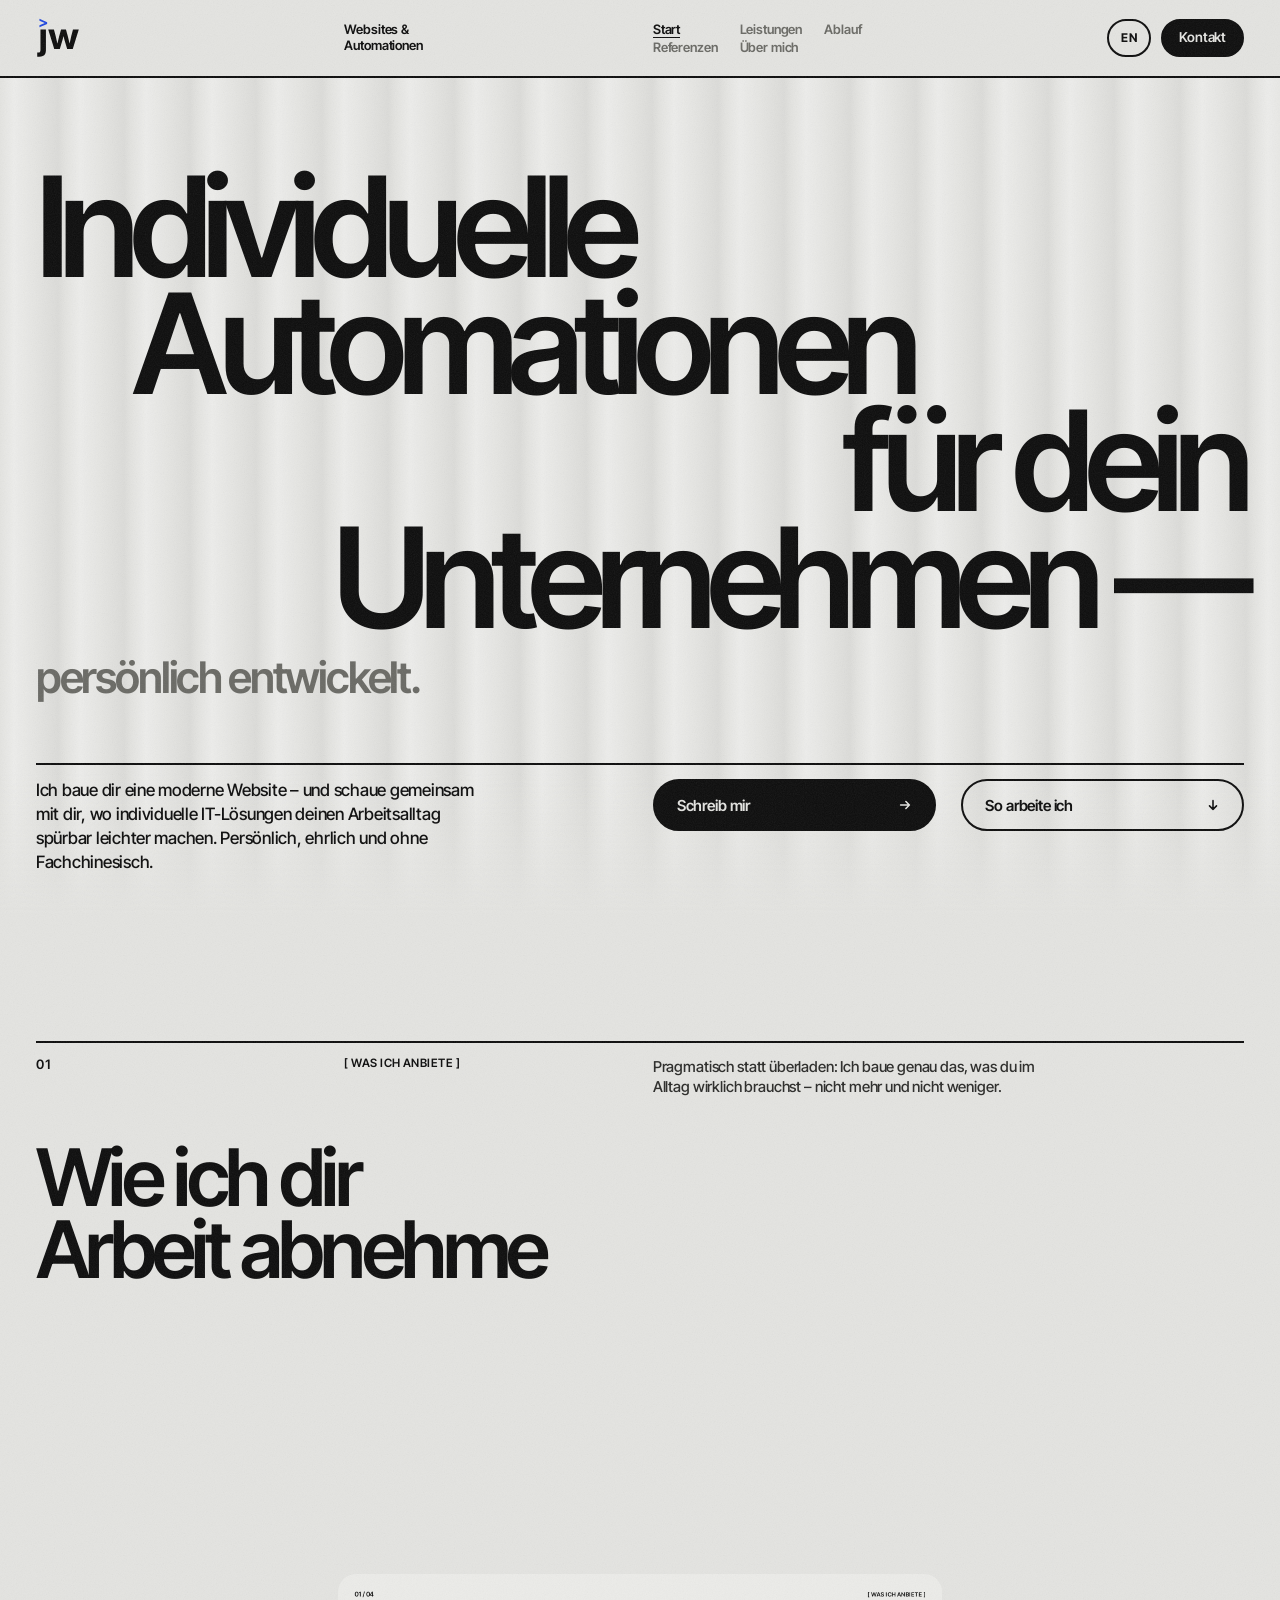
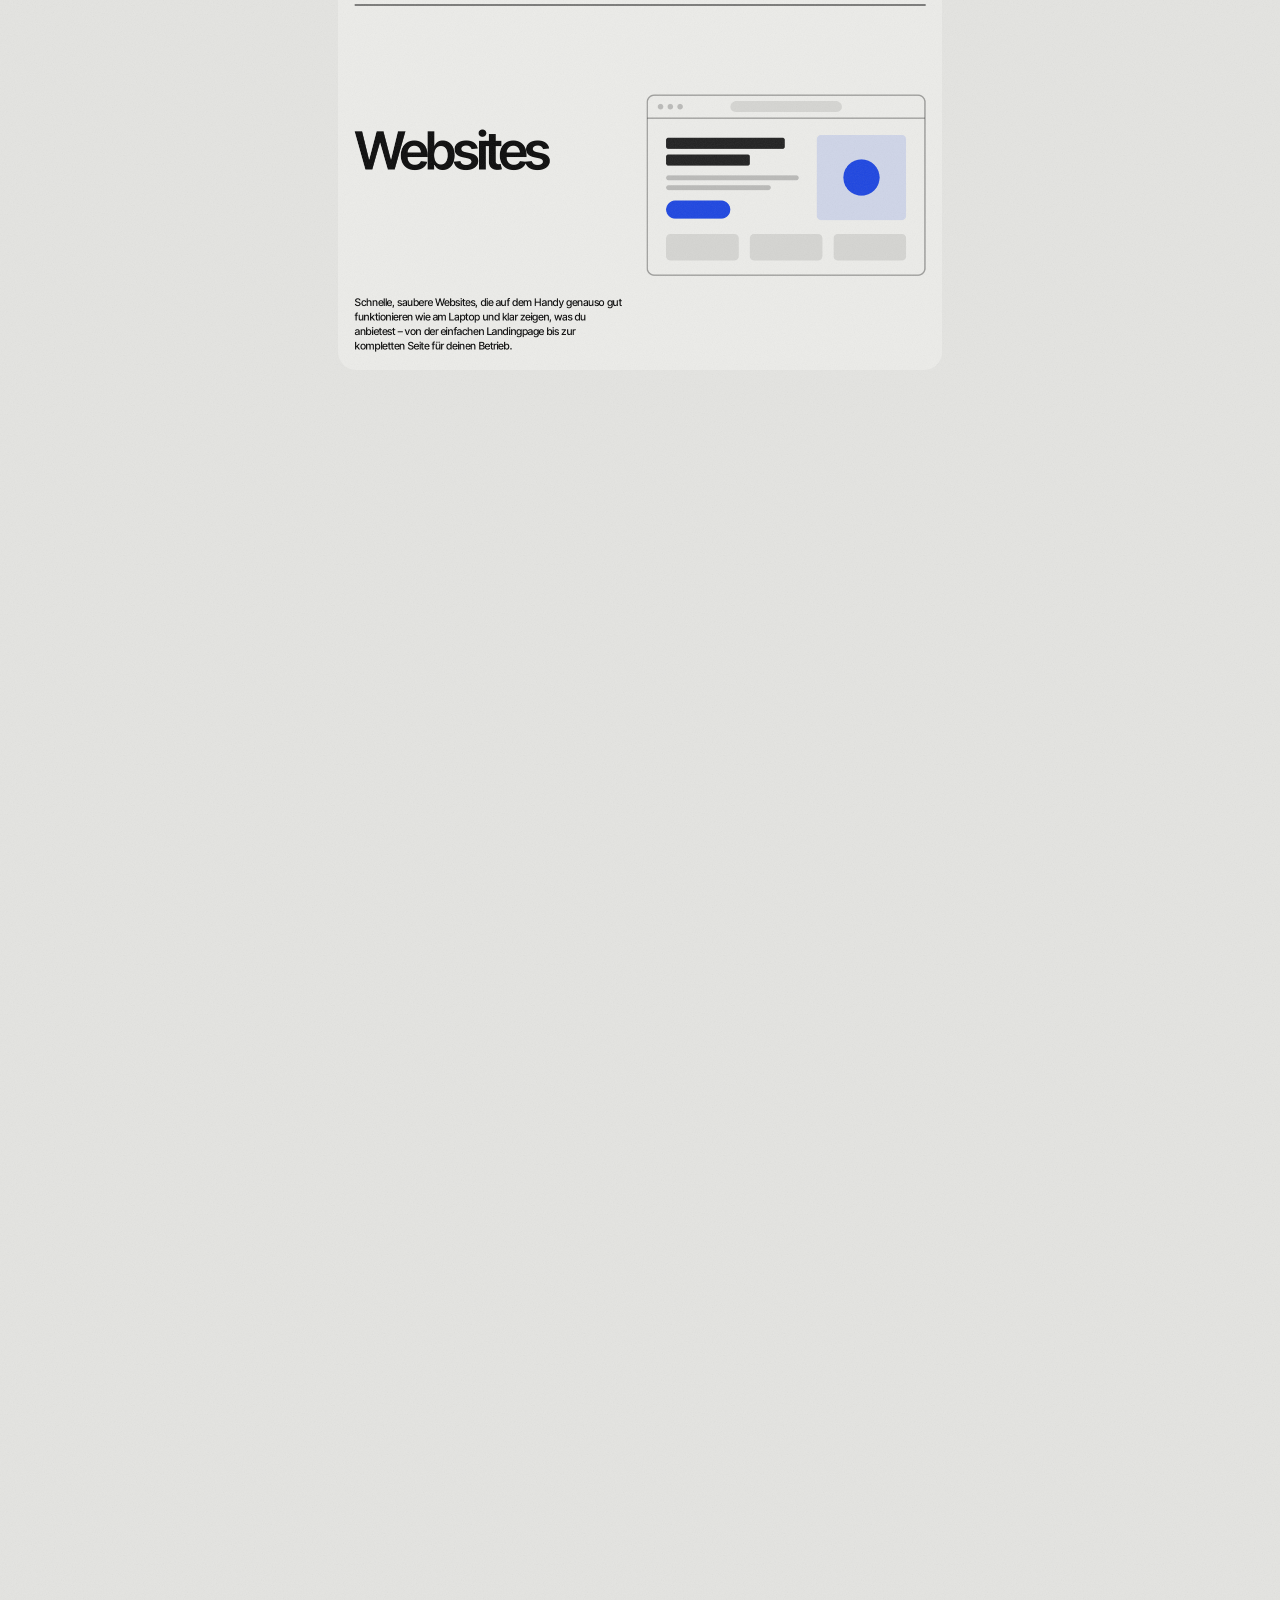
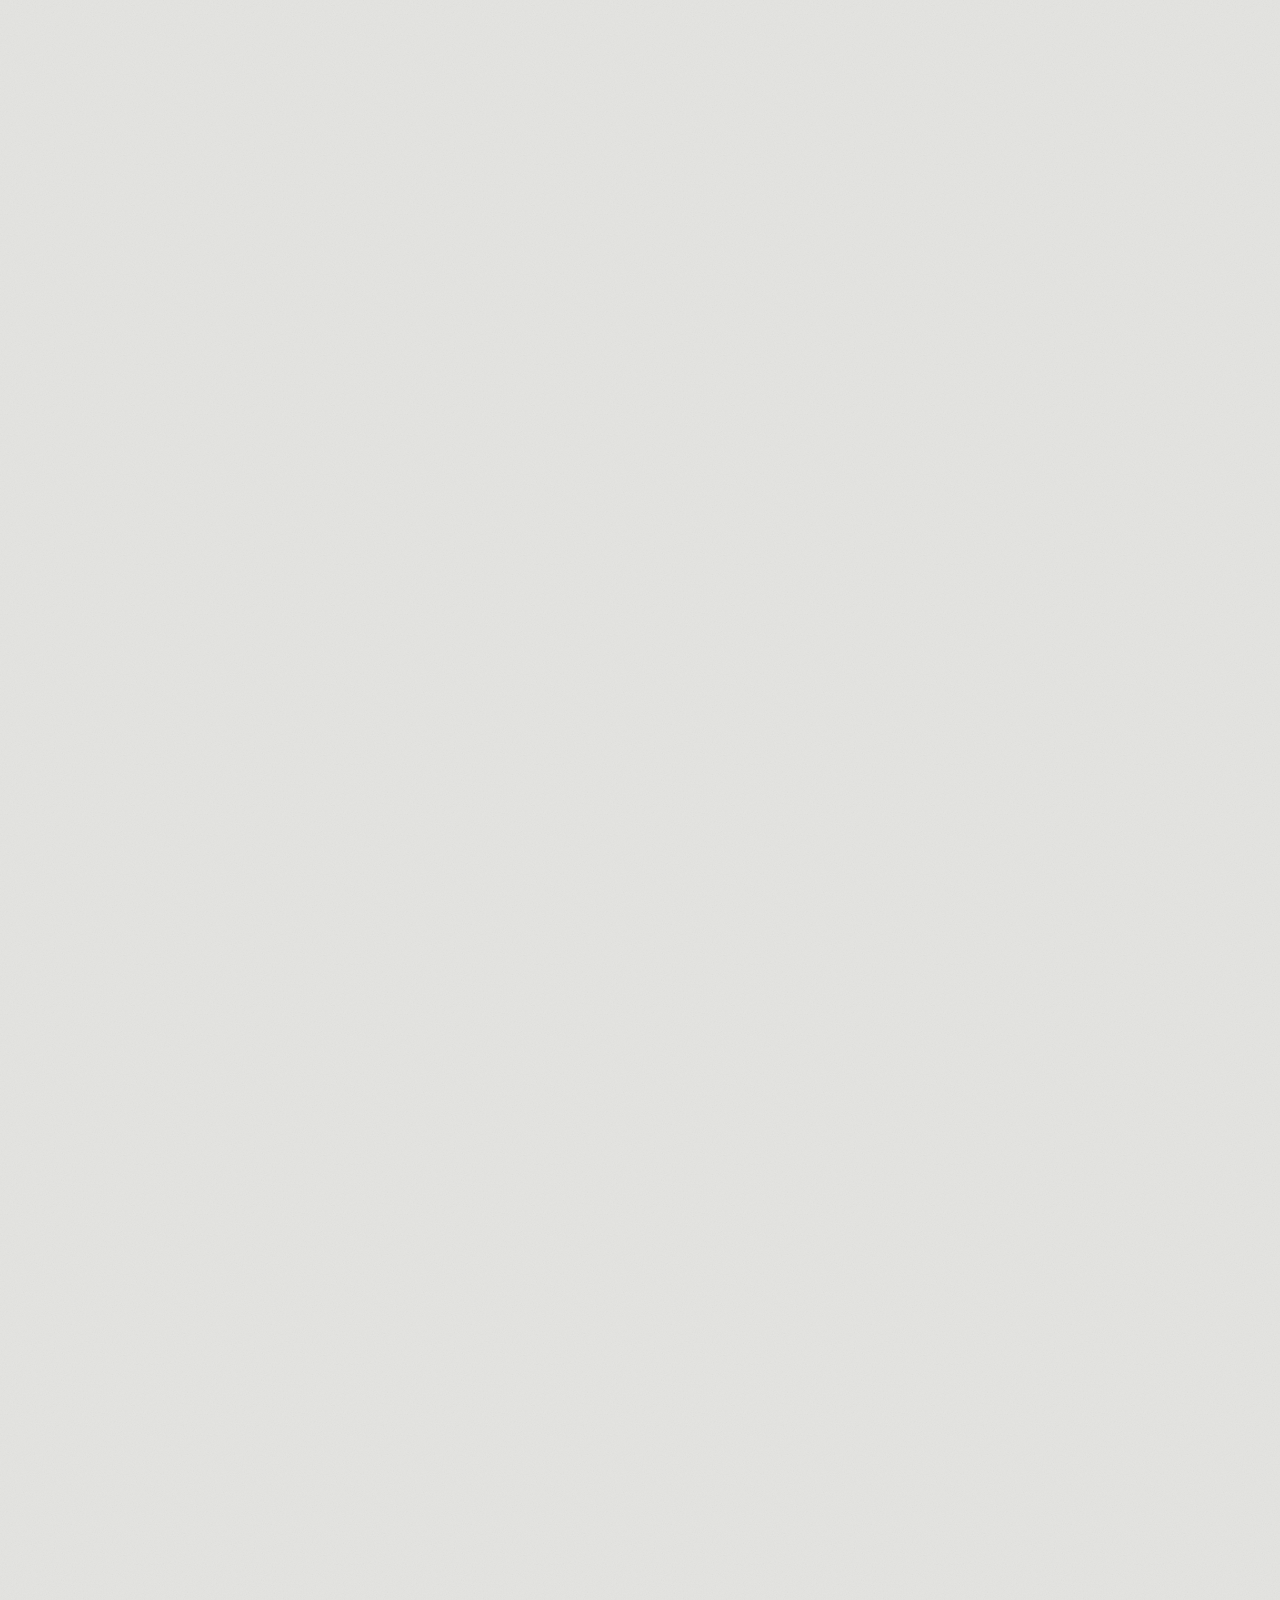
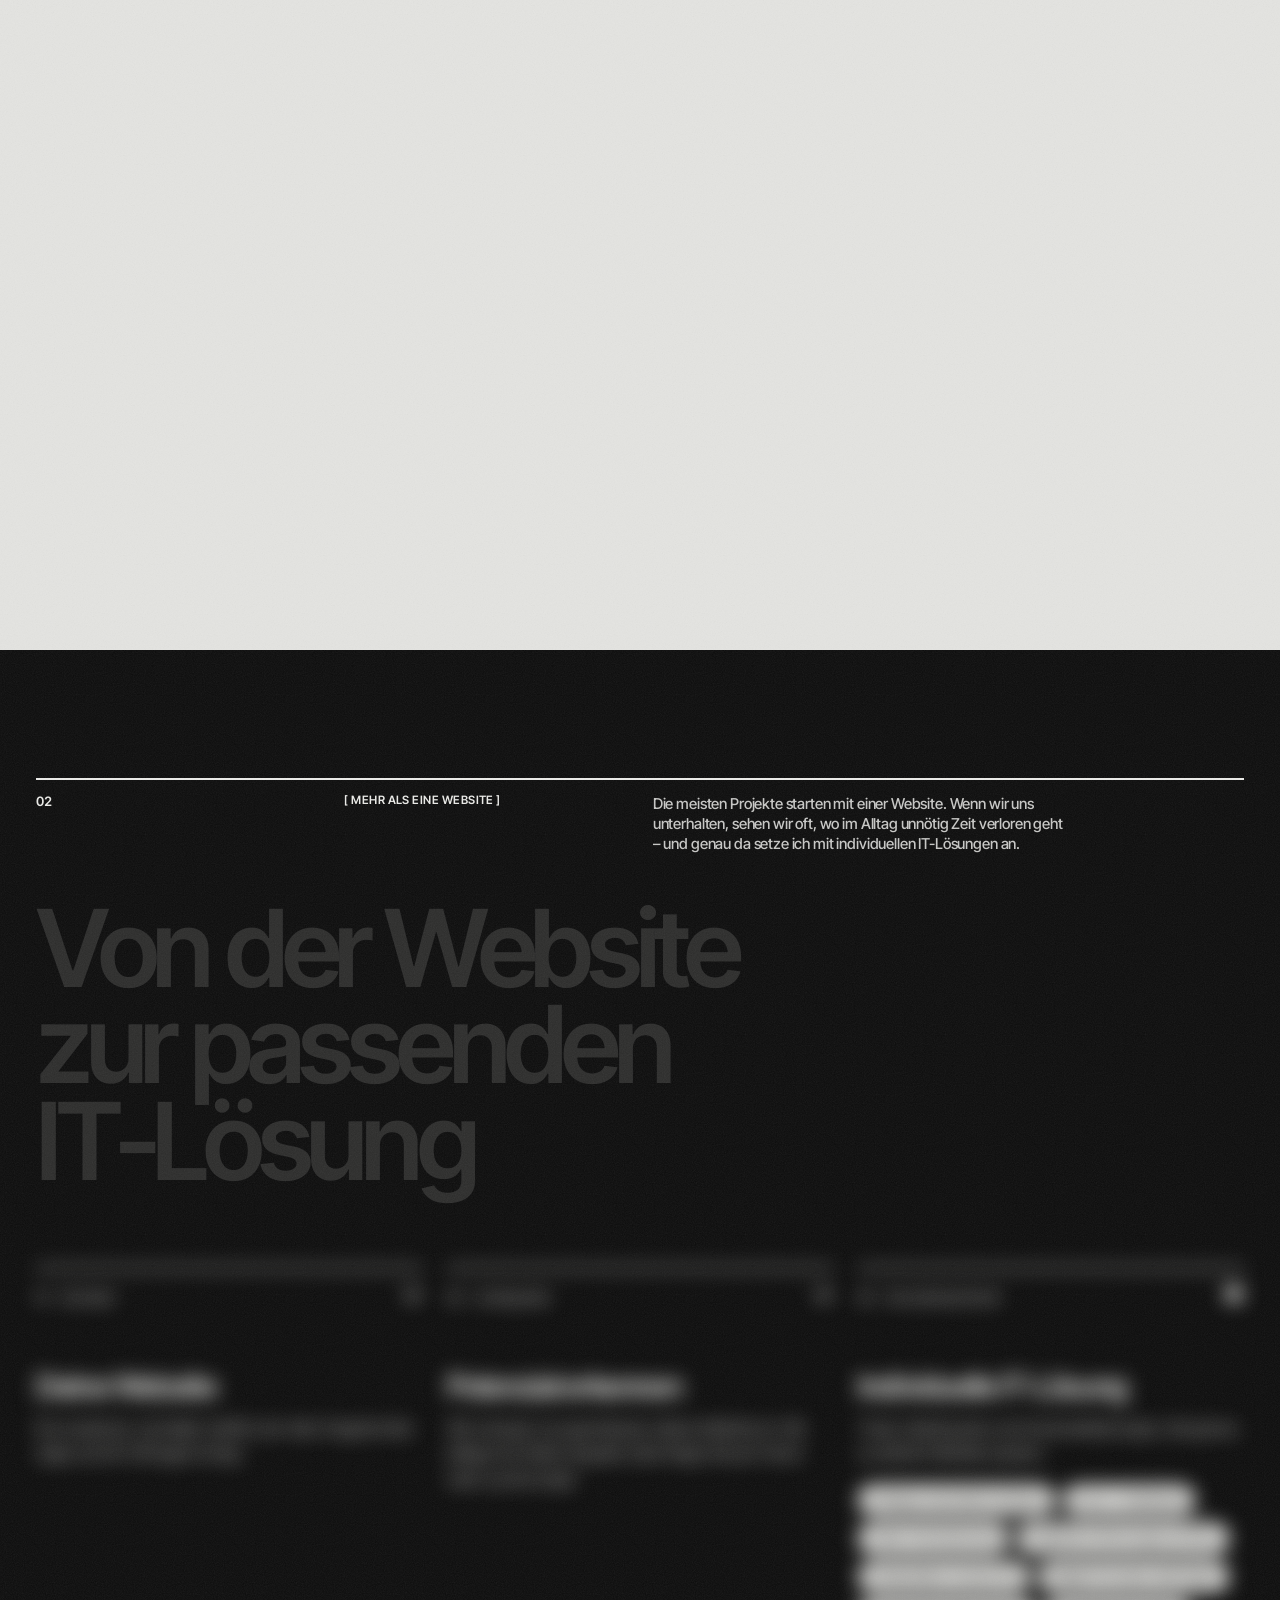
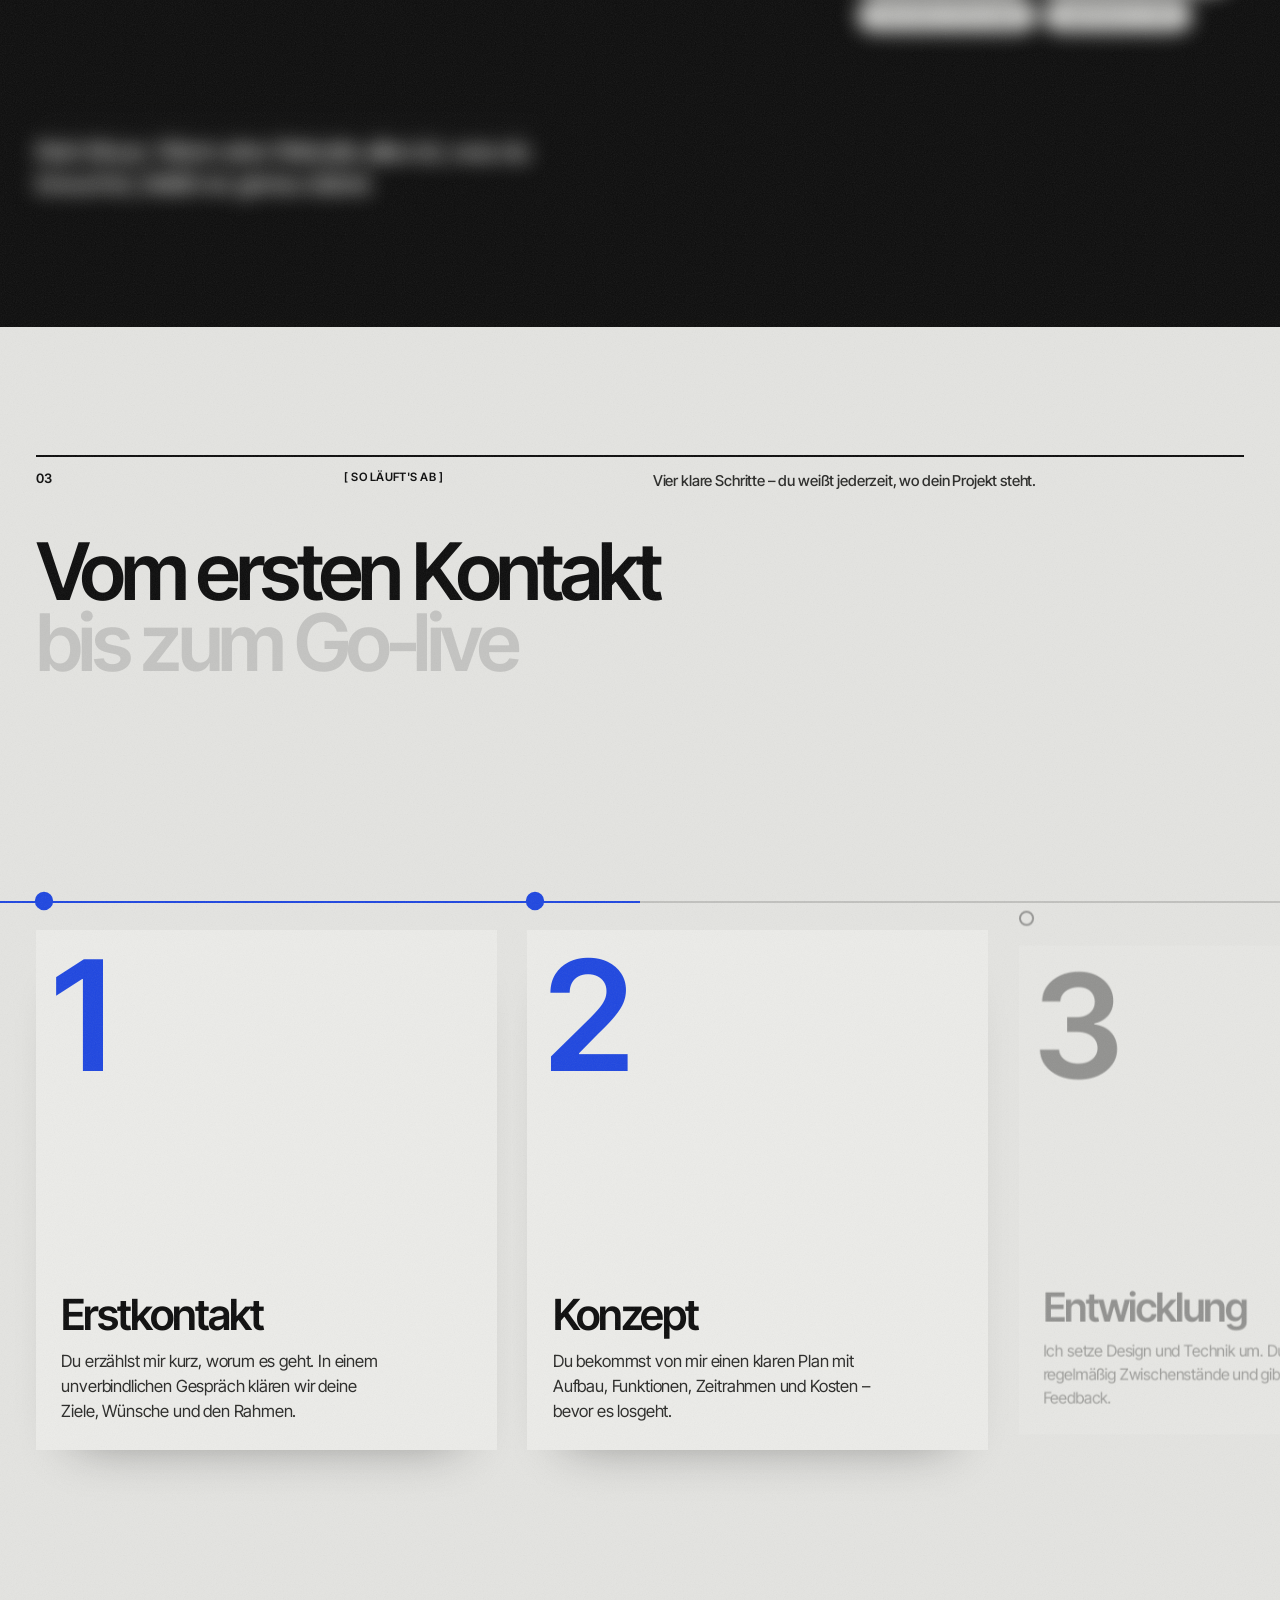
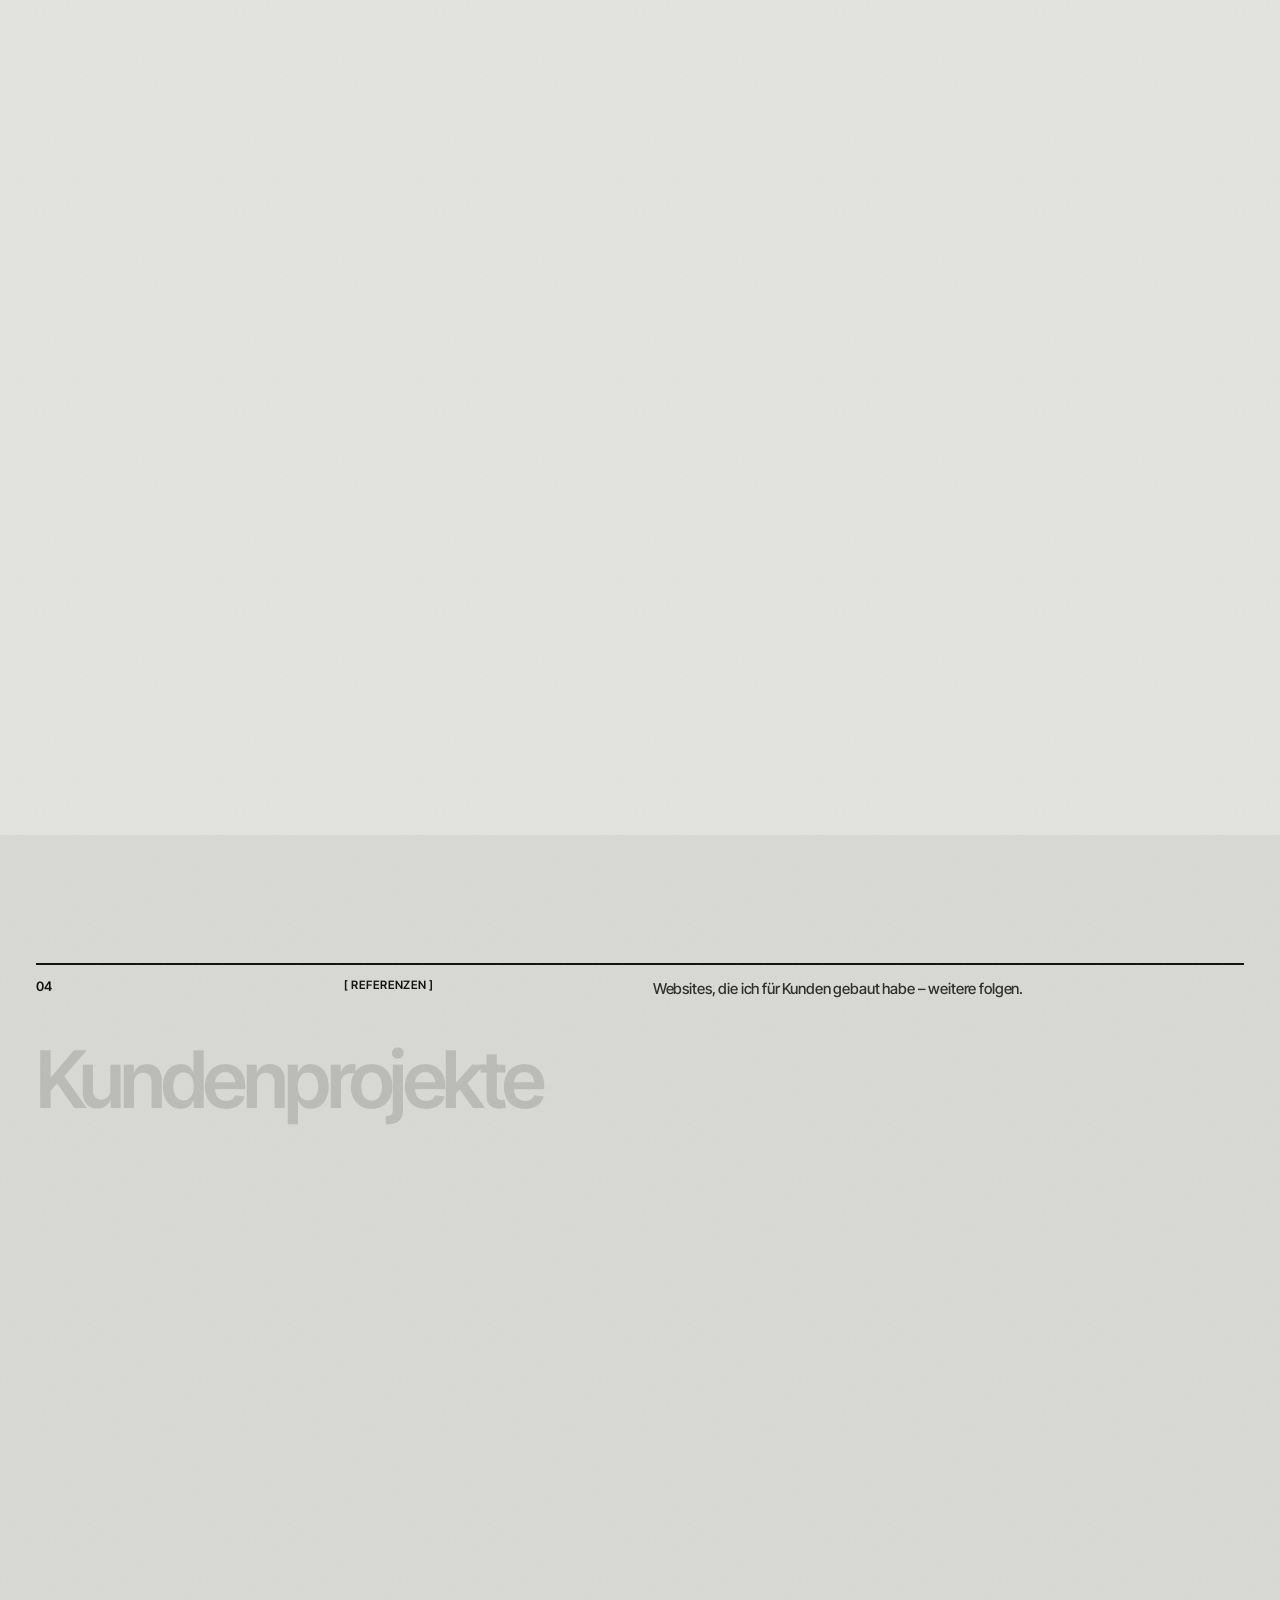
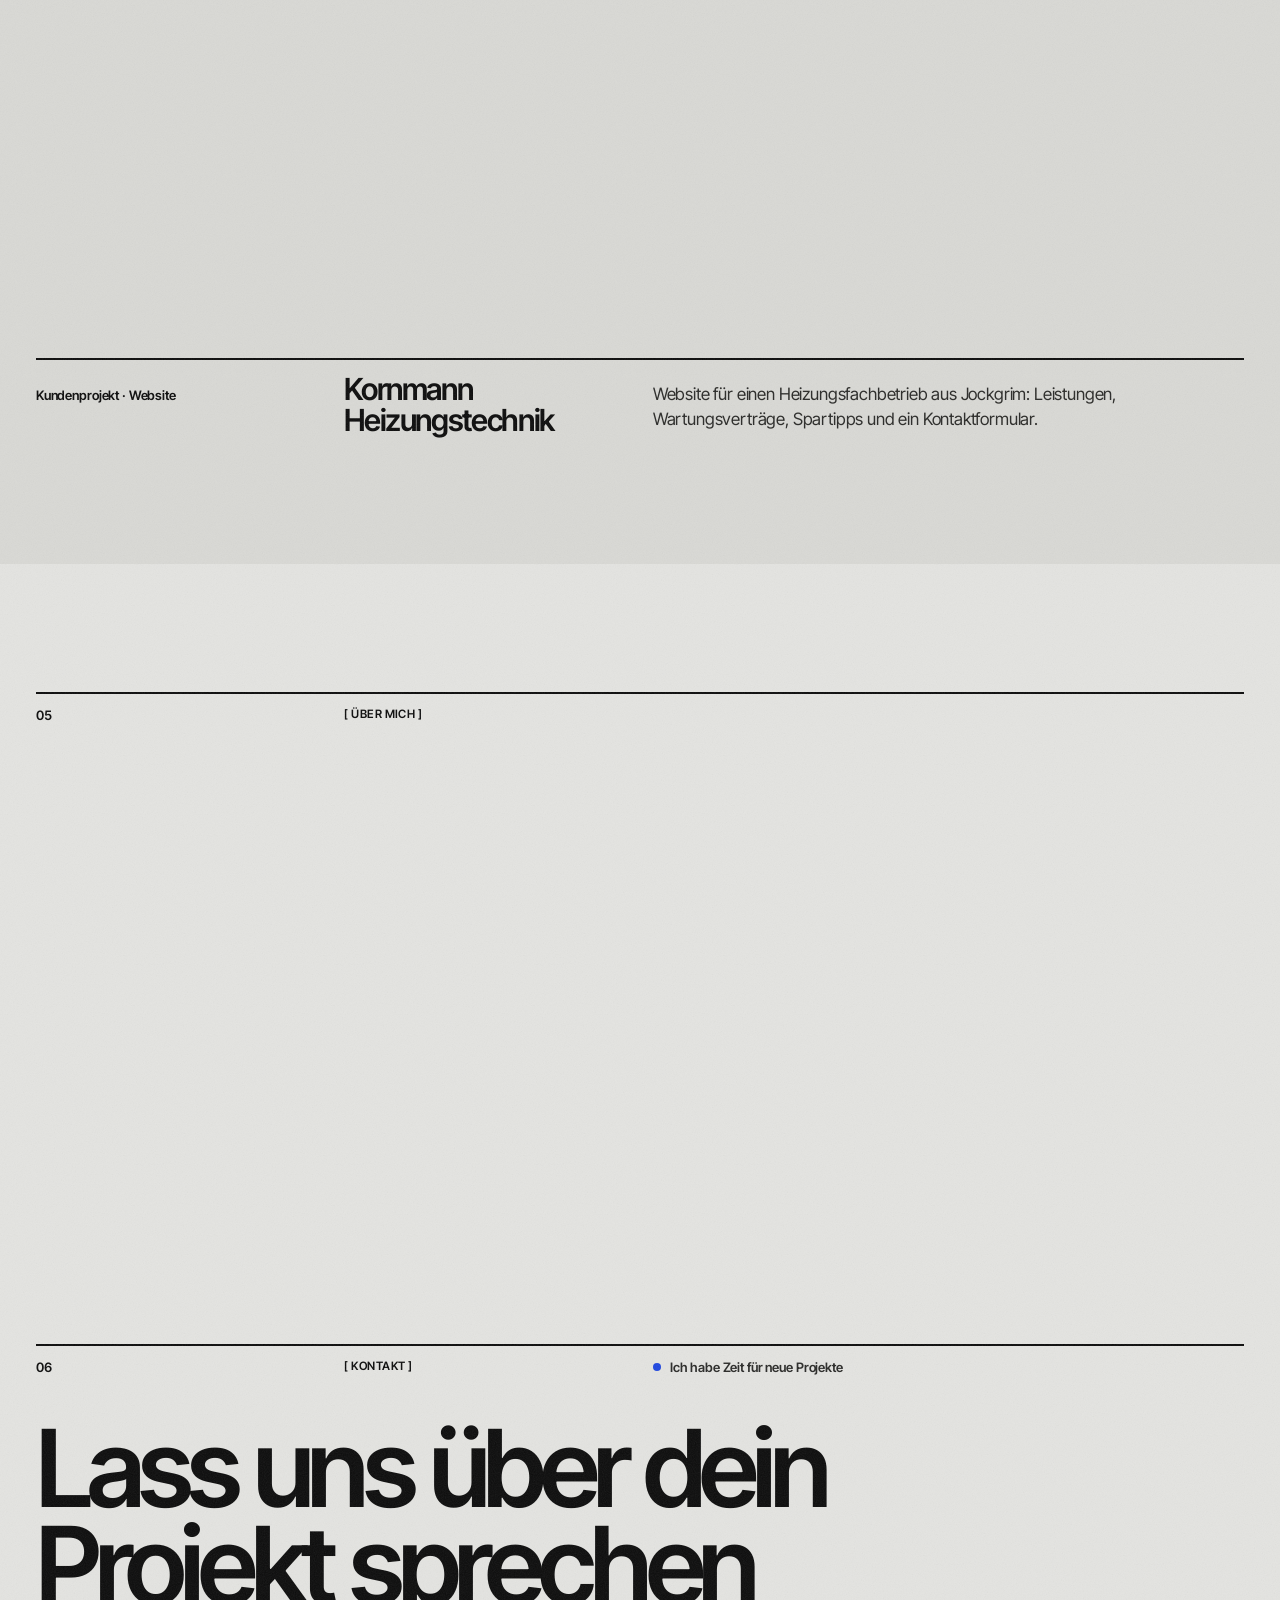
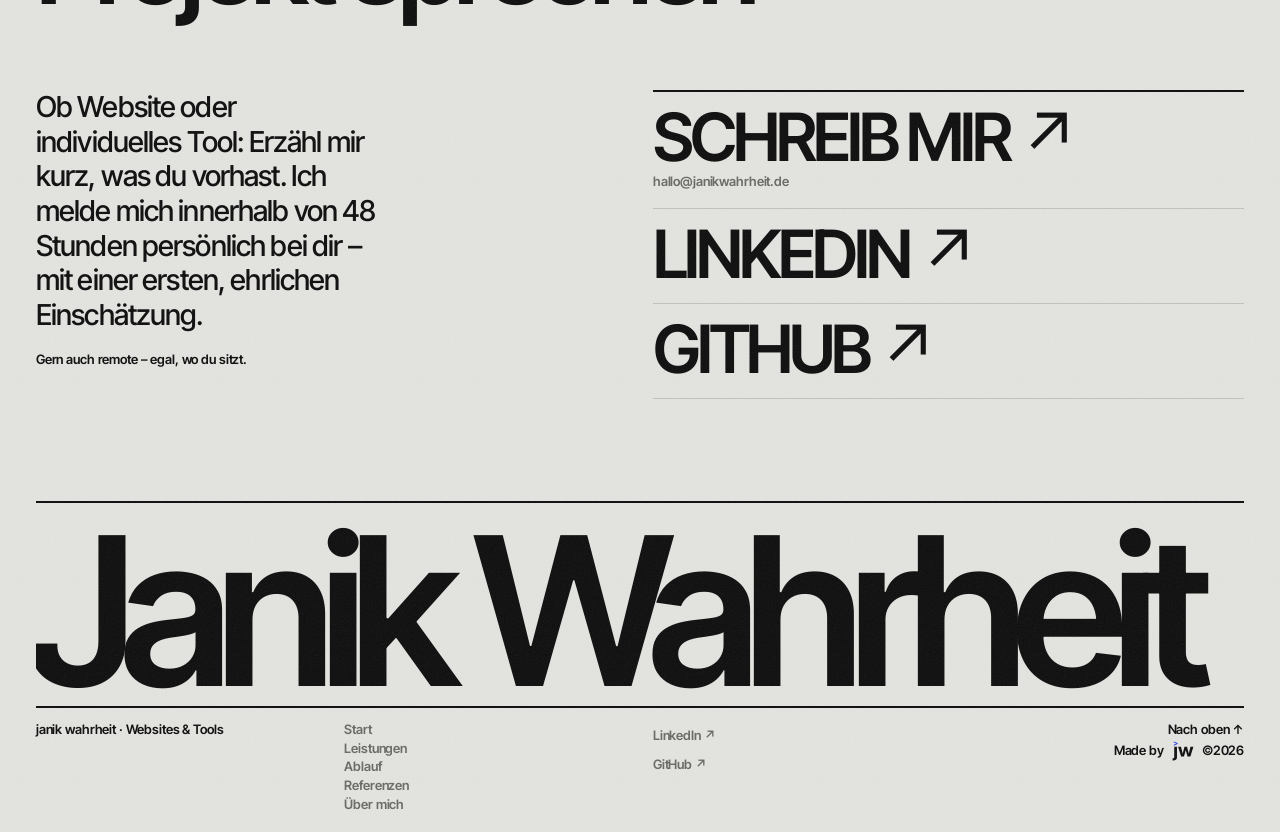
==== index.html @ 98697309 "fix: mail and insta" ====
<!DOCTYPE html>
<html lang="de">

<head>
  <meta charset="UTF-8">
  <meta name="viewport" content="width=device-width, initial-scale=1.0, viewport-fit=cover">
  <title data-i18n-title="home.title">Janik Wahrheit — Websites &amp; IT-Lösungen</title>
  <meta name="description" data-i18n-content="home.meta_desc"
    content="Ich baue Websites und individuelle IT-Lösungen für kleine Unternehmen und Selbstständige – persönlich, verständlich und direkt mit mir.">
  <meta name="theme-color" content="#E4E4E1">
  <link rel="icon" type="image/svg+xml" href="assets/img/favicon.svg">
  <link rel="preconnect" href="https://fonts.googleapis.com">
  <link rel="preconnect" href="https://fonts.gstatic.com" crossorigin>
  <link href="https://fonts.googleapis.com/css2?family=Inter+Tight:ital,wght@0,300..800;1,300..800&display=swap" rel="stylesheet">
  <link rel="stylesheet" href="css/style.css">
  <script>document.documentElement.classList.add("js");</script>
</head>

<body>
  <svg width="0" height="0" style="position:absolute" aria-hidden="true" focusable="false">
    <symbol id="jw-mark" viewBox="650 690 1700 1540">
      <g transform="translate(448.824415 559.140952)" style="fill:var(--jw-ink,currentColor)"><path d="M373.634,570.579L584.409,570.579L584.409,1390.892C584.409,1442.636 574.321,1486.31 554.146,1521.914C533.97,1557.518 504.419,1584.458 465.492,1602.734C426.566,1621.011 378.619,1630.149 321.653,1630.149L247.597,1630.149L247.597,1463.523L291.034,1463.523C320.466,1463.523 341.591,1456.165 354.408,1441.449C367.226,1426.733 373.634,1403.472 373.634,1371.666L373.634,570.579Z"/><path d="M906.268,1332.501L673.419,570.579L894.163,570.579L963.234,840.456C976.526,894.099 989.581,950.235 1002.398,1008.862C1015.216,1067.49 1027.796,1126.948 1040.138,1187.238L1013.079,1187.238C1026.372,1127.423 1040.138,1068.083 1054.38,1009.218C1068.621,950.353 1082.626,894.099 1096.392,840.456L1169.024,570.579L1359.149,570.579L1430.356,840.456C1444.598,894.099 1458.721,950.235 1472.725,1008.862C1486.729,1067.49 1500.377,1126.948 1513.669,1187.238L1485.898,1187.238C1498.716,1126.948 1511.415,1067.609 1523.995,1009.218C1536.575,950.828 1549.273,894.574 1562.091,840.456L1630.45,570.579L1854.754,570.579L1621.193,1332.501L1404.722,1332.501L1317.136,1032.005C1308.591,1002.572 1300.284,971.834 1292.214,939.791C1284.143,907.747 1276.192,875.348 1268.359,842.592C1260.526,809.837 1252.575,778.031 1244.504,747.174L1283.669,747.174C1275.598,778.031 1267.528,809.837 1259.458,842.592C1251.388,875.348 1243.318,907.747 1235.247,939.791C1227.177,971.834 1218.87,1002.572 1210.325,1032.005L1122.027,1332.501L906.268,1332.501Z"/></g>
      <path style="fill:var(--jw-chev,#1F47E0)" d="M783 720L1080 850V922L783 1052V971L990 886L783 801Z"/>
    </symbol>
  </svg>

  <a class="skip-link" href="#main" data-i18n="common.skip_link">Zum Inhalt springen</a>

  <header class="mast" id="top">
    <div class="wrap mast-inner">
      <a class="brand" href="index.html" aria-label="Janik Wahrheit">
        <svg class="mark" viewBox="0 0 1700 1540" aria-hidden="true" focusable="false"><use href="#jw-mark"/></svg>
      </a>
      <p class="mast-tag t-xs" data-i18n="common.tagline">Websites &amp; Automationen</p>
      <nav class="nav" id="nav">
        <a href="index.html" class="active"><span data-i18n="common.nav_home">Start</span></a>
        <a href="index.html#services"><span data-i18n="common.nav_services">Leistungen</span></a>
        <a href="index.html#process"><span data-i18n="common.nav_process">Ablauf</span></a>
        <a href="index.html#work"><span data-i18n="common.nav_work">Referenzen</span></a>
        <a href="aboutme/index.html"><span data-i18n="common.nav_about">Über mich</span></a>
        <a class="nav-contact" href="#contact"><span data-i18n="common.nav_contact_btn">Kontakt</span></a>
      </nav>
      <div class="mast-actions">
        <button class="lang-toggle" id="lang-toggle" type="button" aria-label="Switch to English">EN</button>
        <a class="btn btn-ink btn-sm mast-cta" href="#contact"><span data-i18n="common.nav_contact_btn">Kontakt</span></a>
        <button class="nav-toggle" id="nav-toggle" type="button" aria-label="Menü öffnen"
          data-i18n-attr="aria-label:common.nav_toggle_aria" aria-expanded="false" aria-controls="nav">
          <span></span><span></span>
        </button>
      </div>
    </div>
  </header>

  <main id="main">

    <!-- HERO — poster #1 -->
    <section class="hero flutes" id="hero" aria-label="Einleitung" data-i18n-attr="aria-label:home.hero_aria">
      <div class="wrap">
        <div class="hero-title" data-glass-area>
          <h1 class="display" data-i18n-html="home.hero_h1"><span class="l l1">Individuelle</span> <span class="l l2"><span class="rotator" data-words="Websites|Automationen|Dashboards|Web-Apps">Websites</span></span> <span class="l l3">für dein</span> <span class="l l4">Unternehmen&nbsp;—</span> <span class="l l5 accent-text">persönlich entwickelt.</span></h1>
          <div class="blur-lens" aria-hidden="true"></div>
        </div>

        <div class="foot-row g4">
          <p class="hero-sub" data-i18n="home.hero_sub">Ich baue dir eine moderne Website – und schaue gemeinsam mit dir, wo individuelle IT-Lösungen deinen Arbeitsalltag spürbar leichter machen. Persönlich, ehrlich und ohne Fachchinesisch.</p>
          <a class="btn btn-ink" href="#contact"><span data-i18n="home.hero_cta_primary">Schreib mir</span><svg class="arr" viewBox="0 0 16 16" aria-hidden="true"><path d="M3 8h10M9 4l4 4-4 4"/></svg></a>
          <a class="btn btn-line" href="#process"><span data-i18n="home.hero_cta_secondary">So arbeite ich</span><svg class="arr arr-down" viewBox="0 0 16 16" aria-hidden="true"><path d="M8 3v10M4 9l4 4 4-4"/></svg></a>
        </div>
      </div>
    </section>

    <!-- SERVICES -->
    <section class="sec" id="services">
      <div class="wrap">
        <header class="sec-head g4">
          <span class="t-xs sec-num">01</span>
          <span class="t-br" data-i18n="home.services_eyebrow">Was ich anbiete</span>
          <p class="t-sm sec-sub" data-i18n="home.services_sub">Pragmatisch statt überladen: Ich baue genau das, was du im Alltag wirklich brauchst – nicht mehr und nicht weniger.</p>
        </header>
        <h2 class="h2" data-i18n="home.services_h2">Wie ich dir Arbeit abnehme</h2>

      </div>

      <!-- zoom scene: the stage pins, each service panel zooms in to fill it -->
      <div class="zoom-track" data-zoom style="--n:4">
        <div class="zoom-stage">

          <article class="zpanel zpanel--grey">
            <div class="zpanel-head"><span class="t-xs">01 / 04</span><span class="t-br" data-i18n="home.services_eyebrow">Was ich anbiete</span></div>
            <h3 class="zpanel-title" data-i18n="home.service1_title">Websites</h3>
            <div class="zpanel-visual" aria-hidden="true">
              <svg class="zv zv-web" viewBox="0 0 400 260">
                <rect x="1" y="1" width="398" height="258" rx="10" class="frame"/>
                <path d="M1 34h398" class="frame"/>
                <circle cx="20" cy="17.5" r="4" class="dim"/><circle cx="34" cy="17.5" r="4" class="dim"/><circle cx="48" cy="17.5" r="4" class="dim"/>
                <rect x="120" y="10" width="160" height="15" rx="7.5" class="soft"/>
                <rect x="28" y="62" width="170" height="16" rx="3" class="ink"/>
                <rect x="28" y="86" width="120" height="16" rx="3" class="ink"/>
                <rect x="28" y="116" width="190" height="7" rx="3.5" class="dim"/>
                <rect x="28" y="130" width="150" height="7" rx="3.5" class="dim"/>
                <rect x="28" y="152" width="92" height="26" rx="13" class="accent"/>
                <rect x="244" y="58" width="128" height="122" rx="6" class="tint"/>
                <circle cx="308" cy="119" r="26" class="accent"/>
                <rect x="28" y="200" width="104" height="38" rx="6" class="soft"/><rect x="148" y="200" width="104" height="38" rx="6" class="soft"/><rect x="268" y="200" width="104" height="38" rx="6" class="soft"/>
              </svg>
            </div>
            <p class="zpanel-text" data-i18n="home.service1_desc">Schnelle, saubere Websites, die auf dem Handy genauso gut funktionieren wie am Laptop und klar zeigen, was du anbietest – von der einfachen Landingpage bis zur kompletten Seite für deinen Betrieb.</p>
          </article>

          <article class="zpanel zpanel--blue">
            <div class="zpanel-head"><span class="t-xs">02 / 04</span><span class="t-xs status"><span class="dot" aria-hidden="true"></span><span data-i18n="home.demo_live">läuft</span></span></div>
            <h3 class="zpanel-title" data-i18n="home.service0_title">Automationen</h3>
            <div class="zpanel-visual" aria-hidden="true">
              <svg class="zv zv-flow" viewBox="0 0 400 260">
                <path d="M68 70H332V190H68" class="track"/>
                <path d="M68 70H332V190H68" class="pulse" pathLength="100"/>
                <g class="node"><rect x="40" y="42" width="56" height="56" rx="12"/><path d="M54 60h28v20H54zM54 61l14 10 14-10"/></g>
                <g class="node"><rect x="304" y="42" width="56" height="56" rx="12"/><circle cx="332" cy="70" r="8"/><path d="M332 52v6M332 82v6M314 70h6M344 70h6M319 57l4 4M341 79l4 4M345 57l-4 4M323 79l-4 4"/></g>
                <g class="node"><rect x="304" y="162" width="56" height="56" rx="12"/><path d="M318 176h28v28h-28zM318 184h28M325 172v7M339 172v7"/><circle cx="332" cy="195" r="3" class="fillw"/></g>
                <g class="node node--done"><rect x="40" y="162" width="56" height="56" rx="12"/><path d="M56 190l8 8 16-16"/></g>
              </svg>
            </div>
            <p class="zpanel-text" data-i18n="home.service0_desc">Wiederkehrende Aufgaben laufen von allein: Anfragen werden automatisch erfasst, Daten zwischen deinen Programmen übertragen, Termine gebucht und Berichte erstellt – ohne dass jemand Daten doppelt pflegt oder per Hand kopiert.</p>
          </article>

          <article class="zpanel zpanel--ink">
            <div class="zpanel-head"><span class="t-xs">03 / 04</span><span class="t-xs status"><span class="dot" aria-hidden="true"></span>Live</span></div>
            <h3 class="zpanel-title" data-i18n="home.service2_title">Tools &amp; Dashboards</h3>
            <div class="zpanel-visual" aria-hidden="true">
              <svg class="zv zv-dash" viewBox="0 0 400 260">
                <rect x="1" y="1" width="398" height="258" rx="10" class="frame"/>
                <rect x="24" y="22" width="110" height="10" rx="5" class="dim"/>
                <rect x="24" y="44" width="70" height="26" rx="4" class="ink"/>
                <rect x="150" y="22" width="80" height="10" rx="5" class="dim"/>
                <rect x="150" y="44" width="56" height="26" rx="4" class="ink"/>
                <path d="M24 236h352" class="frame"/>
                <rect class="bar" x="34" y="150" width="34" height="86" style="--d:0s"/>
                <rect class="bar" x="86" y="120" width="34" height="116" style="--d:-.4s"/>
                <rect class="bar" x="138" y="160" width="34" height="76" style="--d:-.8s"/>
                <rect class="bar" x="190" y="104" width="34" height="132" style="--d:-1.2s"/>
                <rect class="bar" x="242" y="134" width="34" height="102" style="--d:-1.6s"/>
                <rect class="bar accent" x="294" y="84" width="34" height="152" style="--d:-2s"/>
                <path d="M34 120 L103 98 L155 112 L207 78 L259 92 L311 56 L366 40" class="line"/>
                <circle cx="366" cy="40" r="6" class="accent"/>
              </svg>
            </div>
            <p class="zpanel-text" data-i18n="home.service2_desc">Software, die genau zu deinem Betrieb passt: interne Tools, die deine Abläufe abbilden, und Dashboards, die Daten aus verschiedenen Quellen zusammenführen und dir auf einen Blick zeigen, wo du stehst – statt Excel-Listen, bei denen irgendwann keiner mehr durchblickt.</p>
          </article>

          <article class="zpanel zpanel--light">
            <div class="zpanel-head"><span class="t-xs">04 / 04</span><span class="t-br" data-i18n="home.services_eyebrow">Was ich anbiete</span></div>
            <h3 class="zpanel-title" data-i18n="home.service3_title">Ehrliche Einschätzung</h3>
            <div class="zpanel-visual zchat">
              <p class="zchat-q" data-i18n="home.chat_q">Brauche ich wirklich eine eigene App?</p>
              <p class="zchat-a" data-i18n="home.chat_a">Ehrlich? Wahrscheinlich nicht. Eine gute Web-App reicht völlig.</p>
            </div>
            <p class="zpanel-text" data-i18n="home.service3_desc">Du bist unsicher, welches Tool oder welche Lösung zu dir passt? Ich schaue es mir mit dir an und sage dir ehrlich, was sich lohnt – und was nicht.</p>
          </article>
        </div>
      </div>
    </section>

    <!-- WEBSITE -> IT SOLUTION -->
    <section class="sec sec--ink" id="approach">
      <svg class="liquid" viewBox="0 0 1440 900" preserveAspectRatio="xMidYMid slice" aria-hidden="true">
        <defs>
          <filter id="liquid-fx" x="-20%" y="-20%" width="140%" height="140%">
            <feGaussianBlur stdDeviation="14" result="soft"/>
            <feTurbulence type="fractalNoise" baseFrequency="1.15" numOctaves="2" seed="7" result="grain"/>
            <feDisplacementMap in="soft" in2="grain" scale="70" xChannelSelector="R" yChannelSelector="G"/>
          </filter>
        </defs>
        <path class="liquid-path" pathLength="1" filter="url(#liquid-fx)"
          d="M-80 170C160 120 300 330 220 470S60 760 300 790 640 560 600 400 520 120 760 150 1010 470 900 610 830 860 1080 830 1360 560 1270 360 1160 110 1520 90"/>
      </svg>
      <div class="wrap">
        <header class="sec-head g4">
          <span class="t-xs sec-num">02</span>
          <span class="t-br" data-i18n="home.flow_eyebrow">Mehr als eine Website</span>
          <p class="t-sm sec-sub" data-i18n="home.flow_sub">Die meisten Projekte starten mit einer Website. Wenn wir uns unterhalten, sehen wir oft, wo im Alltag unnötig Zeit verloren geht – und genau da setze ich mit individuellen IT-Lösungen an.</p>
        </header>
        <h2 class="h2 h2--xl" data-i18n="home.flow_h2">Von der Website zur passenden IT‑Lösung</h2>

        <ol class="stages g3">
          <li class="stage">
            <div class="stage-top"><span class="t-xs">01</span><span class="t-xs" data-i18n="home.flow1_label">Der Start</span><span class="stage-arr" aria-hidden="true">→</span></div>
            <h3 class="h3" data-i18n="home.flow1_title">Deine Website</h3>
            <p data-i18n="home.flow1_desc">Ein moderner, schneller Auftritt, der dein Angebot klar zeigt und dir Anfragen bringt.</p>
          </li>
          <li class="stage">
            <div class="stage-top"><span class="t-xs">02</span><span class="t-xs" data-i18n="home.flow2_label">Im Gespräch</span><span class="stage-arr" aria-hidden="true">→</span></div>
            <h3 class="h3" data-i18n="home.flow2_title">Potenzial erkennen</h3>
            <p data-i18n="home.flow2_desc">Wir schauen uns gemeinsam deine Abläufe an: Wo pflegst du Daten doppelt, überträgst sie per Hand oder suchst ewig?</p>
          </li>
          <li class="stage">
            <div class="stage-top"><span class="t-xs">03</span><span class="t-xs" data-i18n="home.flow3_label">Der nächste Schritt</span><span class="stage-arr" aria-hidden="true">●</span></div>
            <h3 class="h3" data-i18n="home.flow3_title">Individuelle IT-Lösung</h3>
            <p data-i18n="home.flow3_desc">Tools, Dashboards und Automatisierungen, die genau zu deinem Betrieb passen.</p>
            <ul class="chips">
              <li data-i18n="home.flow3_chip1">Anfragen automatisch erfassen</li>
              <li data-i18n="home.flow3_chip2">Excel → Dashboard</li>
              <li data-i18n="home.flow3_chip3">Online-Terminbuchung</li>
              <li data-i18n="home.flow3_chip4">Angebote &amp; Rechnungen per Klick</li>
              <li data-i18n="home.flow3_chip5">Kundendaten an einem Ort</li>
              <li data-i18n="home.flow3_chip6">Digitale Formulare statt Papier</li>
              <li data-i18n="home.flow3_chip7">Automatische Erinnerungen</li>
              <li data-i18n="home.flow3_chip8">Lagerbestand im Blick</li>
            </ul>
          </li>
        </ol>
        <p class="note" data-i18n="home.flow_note">Kein Muss: Wenn eine Website alles ist, was du brauchst, bleibt es genau dabei.</p>
      </div>
    </section>

    <!-- PROCESS -->
    <section class="sec" id="process">
      <div class="wrap">
        <header class="sec-head g4">
          <span class="t-xs sec-num">03</span>
          <span class="t-br" data-i18n="home.process_eyebrow">So läuft's ab</span>
          <p class="t-sm sec-sub" data-i18n="home.process_sub">Vier klare Schritte – du weißt jederzeit, wo dein Projekt steht.</p>
        </header>
        <h2 class="h2" data-i18n="home.process_h2">Vom ersten Kontakt bis zum Go‑live</h2>
      </div>

      <!-- horizontal timeline: the stage pins, the track of steps slides sideways -->
      <div class="htrack-wrap" data-htrack>
        <div class="htrack-stage">
        <ol class="steps g4 htrack">
          <li class="step">
            <span class="step-node" aria-hidden="true"></span>
            <span class="step-n" aria-hidden="true">1</span>
            <h3 class="h3" data-i18n="home.step1_title">Erstkontakt</h3>
            <p data-i18n="home.step1_desc">Du erzählst mir kurz, worum es geht. In einem unverbindlichen Gespräch klären wir deine Ziele, Wünsche und den Rahmen.</p>
          </li>
          <li class="step">
            <span class="step-node" aria-hidden="true"></span>
            <span class="step-n" aria-hidden="true">2</span>
            <h3 class="h3" data-i18n="home.step2_title">Konzept</h3>
            <p data-i18n="home.step2_desc">Du bekommst von mir einen klaren Plan mit Aufbau, Funktionen, Zeitrahmen und Kosten – bevor es losgeht.</p>
          </li>
          <li class="step">
            <span class="step-node" aria-hidden="true"></span>
            <span class="step-n" aria-hidden="true">3</span>
            <h3 class="h3" data-i18n="home.step3_title">Entwicklung</h3>
            <p data-i18n="home.step3_desc">Ich setze Design und Technik um. Du siehst regelmäßig Zwischenstände und gibst mir Feedback.</p>
          </li>
          <li class="step">
            <span class="step-node" aria-hidden="true"></span>
            <span class="step-n" aria-hidden="true">4</span>
            <h3 class="h3" data-i18n="home.step4_title">Launch &amp; Go</h3>
            <p data-i18n="home.step4_desc">Test, Feinschliff, live. Danach bin ich weiter für Anpassungen und neue Ideen für dich da.</p>
          </li>
        </ol>
        </div>
      </div>
    </section>

    <!-- WORK — live client sites in a browser window -->
    <section class="sec sec--tint" id="work">
      <div class="wrap">
        <header class="sec-head g4">
          <span class="t-xs sec-num">04</span>
          <span class="t-br" data-i18n="home.work_eyebrow">Referenzen</span>
          <p class="t-sm sec-sub" data-i18n="home.work_sub">Websites, die ich für Kunden gebaut habe – weitere folgen.</p>
        </header>
        <h2 class="h2" data-i18n="home.work_h2">Kundenprojekte</h2>

        <!-- live projects in a browser window: tabs switch project, the address bar follows -->
        <div class="browser" data-browser>
          <div class="browser-bar">
            <span class="browser-dots" aria-hidden="true"><i></i><i></i><i></i></span>
            <div class="browser-tabs" role="tablist" aria-label="Kundenprojekte" data-i18n-attr="aria-label:home.work_h2">
              <button class="browser-tab" role="tab" id="bt-kornmann" aria-controls="bp-kornmann" aria-selected="true" data-url="kornmann-heizungstechnik.de" data-href="https://www.kornmann-heizungstechnik.de"><span class="dot" aria-hidden="true"></span>Kornmann</button>
              <button class="browser-tab" role="tab" id="bt-feinkost" aria-controls="bp-feinkost" aria-selected="false" data-url="feinkost-mediterran" data-href=""><span class="dot dot--idle" aria-hidden="true"></span>Feinkost Mediterran</button>
              <button class="browser-tab" role="tab" id="bt-soon" aria-controls="bp-soon" aria-selected="false" data-url="" data-href=""><span aria-hidden="true">+</span> <span data-i18n="home.work_placeholder_title">Demnächst hier</span></button>
            </div>
          </div>
          <div class="browser-url">
            <span class="browser-lock" aria-hidden="true"></span>
            <span class="browser-addr" data-addr>kornmann-heizungstechnik.de</span>
            <a class="browser-open t-xs" data-open href="https://www.kornmann-heizungstechnik.de" target="_blank" rel="noopener"><span data-i18n="home.work_open">Im neuen Tab öffnen</span> ↗</a>
          </div>
          <div class="browser-view">
            <section class="bpanel" role="tabpanel" id="bp-kornmann" aria-labelledby="bt-kornmann">
              <iframe src="https://www.kornmann-heizungstechnik.de" title="Kornmann Heizungstechnik – Live-Website" loading="lazy" referrerpolicy="no-referrer"></iframe>
              <button class="browser-shield" type="button" data-shield><span class="btn btn-ink"><span data-i18n="home.work_explore">Website erkunden</span><svg class="arr" viewBox="0 0 16 16" aria-hidden="true"><path d="M3 8h10M9 4l4 4-4 4"/></svg></span></button>
            </section>
            <section class="bpanel bpanel--soon flutes" role="tabpanel" id="bp-feinkost" aria-labelledby="bt-feinkost">
              <div class="soon" data-glass-area>
                <p class="soon-title" aria-hidden="true">Feinkost<br>Mediterran</p>
                <div class="glass glass--static" aria-hidden="true"><i></i><i></i><i></i><i></i><i></i><i></i><i></i><i></i><i></i><i></i><i></i><i></i></div>
              </div>
              <p class="bpanel-status t-xs status"><span class="dot dot--idle" aria-hidden="true"></span><span data-i18n="home.ref2_status">Noch nicht online</span></p>
            </section>
            <section class="bpanel bpanel--empty" role="tabpanel" id="bp-soon" aria-labelledby="bt-soon">
              <span class="soon-plus" aria-hidden="true"></span>
              <p class="soon-title soon-title--sm" data-i18n="home.work_placeholder_title">Demnächst hier</p>
            </section>
          </div>
        </div>

        <div class="browser-captions">
          <div class="bcap g4" data-cap="bt-kornmann">
            <span class="t-xs" data-i18n="home.ref_cat">Kundenprojekt · Website</span>
            <h3 class="h3">Kornmann Heizungstechnik</h3>
            <p data-i18n="home.ref1_desc">Website für einen Heizungsfachbetrieb aus Jockgrim: Leistungen, Wartungsverträge, Spartipps und ein Kontaktformular.</p>
          </div>
          <div class="bcap g4" data-cap="bt-feinkost">
            <span class="t-xs" data-i18n="home.ref_cat">Kundenprojekt · Website</span>
            <h3 class="h3">Feinkost Mediterran</h3>
            <p data-i18n="home.ref2_desc">Website für ein Feinkostgeschäft mit mediterranen Spezialitäten.</p>
          </div>
          <div class="bcap g4" data-cap="bt-soon">
            <span class="t-xs" data-i18n="home.work_placeholder_cat">Kundenprojekt</span>
            <h3 class="h3" data-i18n="home.work_placeholder_title">Demnächst hier</h3>
            <p data-i18n="home.work_placeholder_desc">Hier erscheint bald ein Kundenprojekt.</p>
          </div>
        </div>
      </div>
    </section>

    <!-- ABOUT TEASER -->
    <section class="sec" id="about-teaser">
      <div class="wrap">
        <header class="sec-head g4">
          <span class="t-xs sec-num">05</span>
          <span class="t-br" data-i18n="common.nav_about">Über mich</span>
        </header>
        <div class="teaser g4">
          <p class="teaser-name" aria-hidden="true">Janik<br>Wahrheit</p>
          <figure class="teaser-photo bw">
            <img src="assets/img/janik-photo.jpg" alt="Foto von Janik Wahrheit" data-i18n-attr="alt:about.photo_alt" width="623" height="700" loading="lazy">
          </figure>
          <div class="teaser-text">
            <p class="lead" data-i18n-html="home.teaser_p1"><strong>Hi, ich bin Janik</strong> – ich studiere Wirtschaftsingenieurwesen (M.Sc.) am KIT und komme aus der Data Science. Ich baue Websites, Automationen und individuelle Tools für Selbstständige und kleine Betriebe.</p>
            <p data-i18n="home.teaser_p2">Kein Agentur-Apparat, keine Buzzwords: Du sprichst direkt mit mir, und ich sage dir ehrlich, was für dich sinnvoll ist.</p>
            <a class="btn btn-line" href="aboutme/index.html"><span data-i18n="home.teaser_link_label">Mehr über mich</span><svg class="arr" viewBox="0 0 16 16" aria-hidden="true"><path d="M3 8h10M9 4l4 4-4 4"/></svg></a>
          </div>
        </div>
      </div>
    </section>

    <!-- CONTACT -->
    <section class="sec contact" id="contact">
      <div class="wrap">
        <header class="sec-head g4">
          <span class="t-xs sec-num">06</span>
          <span class="t-br" data-i18n="common.nav_contact_btn">Kontakt</span>
          <p class="t-xs status sec-sub"><span class="dot" aria-hidden="true"></span><span data-i18n="home.contact_status">Ich habe Zeit für neue Projekte</span></p>
        </header>
        <h2 class="h2 h2--xl" data-i18n="home.contact_h2">Lass uns über dein Projekt sprechen</h2>
        <div class="contact-grid g4">
          <div class="contact-copy">
            <p class="lead" data-i18n="home.contact_sub">Ob Website oder individuelles Tool: Erzähl mir kurz, was du vorhast. Ich melde mich innerhalb von 48 Stunden persönlich bei dir – mit einer ersten, ehrlichen Einschätzung.</p>
            <p class="t-xs" data-i18n="home.contact_meta">Gern auch remote – egal, wo du sitzt.</p>
          </div>
          <ul class="big-links">
            <li><a href="mailto:hallo@janikwahrheit.de"><span class="bl-main"><span data-i18n="home.contact_email_btn">Schreib mir</span> <span class="bl-arr" aria-hidden="true">↗</span></span><span class="bl-sub t-xs">hallo@janikwahrheit.de</span></a></li>
            <li><a href="https://www.linkedin.com/in/janik-wahrheit-402186225/" target="_blank" rel="noopener"><span class="bl-main"><span data-i18n="home.contact_linkedin_btn">LinkedIn</span> <span class="bl-arr" aria-hidden="true">↗</span></span></a></li>
            <li><a href="https://github.com/janikWa" target="_blank" rel="noopener"><span class="bl-main">GitHub <span class="bl-arr" aria-hidden="true">↗</span></span></a></li>
          </ul>
        </div>
      </div>
    </section>

  </main>

  <footer class="foot">
    <div class="wrap">
      <div class="foot-mark" data-glass-area>
        <p class="mega" aria-hidden="true">Janik Wahrheit</p>
        <div class="blur-lens" aria-hidden="true"></div>
      </div>
      <div class="foot-row g4">
        <p class="t-xs" data-i18n="common.footer_name">janik wahrheit · Websites &amp; Tools</p>
        <nav class="foot-nav" aria-label="Footer-Navigation" data-i18n-attr="aria-label:common.footer_nav_aria">
          <a class="t-xs" href="index.html" data-i18n="common.nav_home">Start</a>
          <a class="t-xs" href="index.html#services" data-i18n="common.nav_services">Leistungen</a>
          <a class="t-xs" href="index.html#process" data-i18n="common.nav_process">Ablauf</a>
          <a class="t-xs" href="index.html#work" data-i18n="common.nav_work">Referenzen</a>
          <a class="t-xs" href="aboutme/index.html" data-i18n="common.nav_about">Über mich</a>
        </nav>
        <ul class="foot-nav" aria-label="Soziale Netzwerke" data-i18n-attr="aria-label:common.social_aria">
          <li><a class="t-xs" href="https://www.linkedin.com/in/janik-wahrheit-402186225/" target="_blank" rel="noopener">LinkedIn ↗</a></li>
          <li><a class="t-xs" href="https://github.com/janikWa" target="_blank" rel="noopener">GitHub ↗</a></li>
        </ul>
        <div class="foot-end">
          <a class="t-xs" href="#top"><span data-i18n="common.back_to_top">Nach oben</span> ↑</a>
          <p class="t-xs made-by"><span data-i18n="common.made_by">Made by</span><svg class="mark" viewBox="0 0 1700 1540" aria-hidden="true" focusable="false"><use href="#jw-mark"/></svg><span>©<span data-year>2026</span></span></p>
        </div>
      </div>
    </div>
  </footer>

  <script src="js/i18n.js"></script>
  <script src="js/main.js"></script>
</body>

</html>
---- css/style.css ----
/* ==========================================================================
   Janik Wahrheit — poster system
   Grey paper, black ink, one cobalt. Inter Tight only.
   Signatures: fluted glass, scrambled type, thick poster rules
   with metadata rows, and the speckled liquid line.
   ========================================================================== */

:root {
  --bg: #E4E4E1;
  --bg-2: #D9D9D5;
  --card: #ECECE9;
  --ink: #0D0D0D;
  --ink-2: #2B2B29;
  --mute: #6A6A65;
  --hair: rgba(13, 13, 13, .16);
  --thick: 2px;
  --blue: #1F47E0;
  --blue-light: #6F8BFF;

  --font: "Inter Tight", "Helvetica Neue", Helvetica, Arial, sans-serif;

  --wrap: 1480px;
  --gutter: clamp(16px, 2.8vw, 44px);
  --gap: clamp(16px, 2vw, 32px);
  --mast-h: 76px;
  --sec-y: clamp(80px, 10vw, 152px);

  --ease: cubic-bezier(.2, .7, .1, 1);

  --jw-ink: var(--ink);
  --jw-chev: var(--blue);
  color-scheme: light;
}

/* ---------- reset ---------- */
*, *::before, *::after { box-sizing: border-box; }
/* overflow-x: clip on html too — iOS ignores it on body alone; clip (unlike hidden) keeps the sticky header working */
html { -webkit-text-size-adjust: 100%; scroll-behavior: smooth; scroll-padding-top: calc(var(--mast-h) + 12px); overflow-x: clip; }
body {
  margin: 0;
  background: var(--bg);
  color: var(--ink);
  font: 400 1.0625rem/1.5 var(--font);
  letter-spacing: -.01em;
  -webkit-font-smoothing: antialiased;
  -moz-osx-font-smoothing: grayscale;
  overflow-x: clip;
}
/* print grain over everything — absolute over the whole page, not fixed: iOS Safari takes the colour of its
   status-bar area from fixed layers at the top, and a near-transparent one lets the page show through there */
body { position: relative; }
body::after {
  content: "";
  position: absolute; inset: 0; z-index: 300; pointer-events: none;
  opacity: .085;
  background-image: url("data:image/svg+xml,%3Csvg xmlns='http://www.w3.org/2000/svg' width='200' height='200'%3E%3Cfilter id='n'%3E%3CfeTurbulence type='fractalNoise' baseFrequency='.9' numOctaves='3' stitchTiles='stitch'/%3E%3CfeColorMatrix type='saturate' values='0'/%3E%3C/filter%3E%3Crect width='100%25' height='100%25' filter='url(%23n)'/%3E%3C/svg%3E");
}
img, svg { display: block; max-width: 100%; }
h1, h2, h3, p, figure, ul, ol { margin: 0; padding: 0; }
ul, ol { list-style: none; }
a { color: inherit; text-decoration: none; }
button { font: inherit; color: inherit; }
::selection { background: var(--blue); color: #fff; }
:focus-visible { outline: 2px solid var(--blue); outline-offset: 3px; }

.wrap { width: 100%; max-width: var(--wrap); margin-inline: auto; padding-inline: var(--gutter); }
.g4 { display: grid; grid-template-columns: repeat(4, minmax(0, 1fr)); column-gap: var(--gap); }
.g3 { display: grid; grid-template-columns: repeat(3, minmax(0, 1fr)); column-gap: var(--gap); }

.skip-link { position: absolute; left: 16px; top: -60px; z-index: 400; background: var(--ink); color: var(--bg); padding: 10px 16px; transition: top .2s; }
.skip-link:focus { top: 12px; }

/* ---------- type ---------- */
.t-xs { font: 600 .8125rem/1.2 var(--font); letter-spacing: -.01em; }
.t-sm { font: 500 .9375rem/1.35 var(--font); letter-spacing: -.01em; }
.t-br { font: 600 .72rem/1.2 var(--font); letter-spacing: .04em; text-transform: uppercase; }
.t-br::before { content: "[ "; } .t-br::after { content: " ]"; }
.lead { font: 500 clamp(1.3rem, 1rem + 1vw, 1.85rem)/1.2 var(--font); letter-spacing: -.03em; }
.lead strong { font-weight: 600; }

.display {
  font: 600 clamp(3.4rem, 10.9vw, 12.6rem)/.84 var(--font);
  letter-spacing: -.068em;
}
.h2 {
  font: 600 clamp(2.6rem, 6.2vw, 6.8rem)/.9 var(--font);
  letter-spacing: -.058em;
  max-width: 14ch;
  margin-bottom: clamp(48px, 6vw, 96px);
  text-wrap: balance;
}
.h2--xl { font-size: clamp(2.9rem, 8.4vw, 9.4rem); max-width: 13ch; }
.h3 { font: 600 clamp(1.45rem, 1.1rem + 1vw, 2.1rem)/1.02 var(--font); letter-spacing: -.045em; }

.arr { width: 14px; height: 14px; fill: none; stroke: currentColor; stroke-width: 1.8; stroke-linecap: round; stroke-linejoin: round; transition: transform .35s var(--ease); flex: none; }

/* status dot */
.status { display: inline-flex; align-items: center; gap: 9px; }
.dot { width: 8px; height: 8px; border-radius: 50%; background: var(--blue); flex: none; animation: ping 2.4s var(--ease) infinite; }
.dot--idle { background: transparent; border: 1.5px solid currentColor; animation: none; }
@keyframes ping { 0% { box-shadow: 0 0 0 0 rgba(31, 71, 224, .45); } 70%, 100% { box-shadow: 0 0 0 9px rgba(31, 71, 224, 0); } }


/* fluted backdrop — soft vertical reeds like ribbed glass */
.flutes {
  --fl: 66px;   /* reed width */
  --flutes: repeating-linear-gradient(90deg,
    rgba(255, 255, 255, 0) 0px,
    rgba(255, 255, 255, .34) calc(var(--fl) * .21),
    rgba(255, 255, 255, .06) calc(var(--fl) * .52),
    rgba(0, 0, 0, .035) calc(var(--fl) * .88),
    rgba(255, 255, 255, 0) var(--fl));
  background-image: var(--flutes);
}
.hero.flutes { background-image: linear-gradient(to bottom, transparent calc(100% - 140px), var(--bg)), var(--flutes); }

/* ---------- buttons ---------- */
.btn {
  display: inline-flex; align-items: center; justify-content: space-between; gap: 18px;
  height: 52px; padding: 0 22px;
  border-radius: 999px; border: var(--thick) solid var(--ink);
  font: 600 .95rem/1 var(--font); letter-spacing: -.01em; white-space: nowrap;
  transition: background-color .3s var(--ease), color .3s var(--ease), border-color .3s var(--ease);
}
.btn:hover .arr { transform: translateX(3px); }
.btn:hover .arr-down { transform: translateY(3px); }
.btn-ink { background: var(--ink); color: var(--bg); }
.btn-ink:hover { background: var(--blue); border-color: var(--blue); color: #fff; }
.btn-line { background: transparent; color: var(--ink); }
.btn-line:hover { background: var(--ink); color: var(--bg); }
.btn-sm { height: 38px; padding: 0 16px; font-size: .85rem; }

/* ---------- masthead ---------- */
.mast {
  position: sticky; top: 0; z-index: 100;
  background: var(--bg);
  border-bottom: var(--thick) solid var(--ink);
}
.mast-inner {
  height: var(--mast-h);
  display: grid; grid-template-columns: repeat(4, minmax(0, 1fr)); column-gap: var(--gap); align-items: center;
}
.brand { display: inline-flex; align-items: center; gap: 12px; position: relative; z-index: 2; justify-self: start; }
.mark { width: 44px; height: auto; aspect-ratio: 1700 / 1540; }
.mast-tag { max-width: 11ch; }
.nav { display: grid; grid-template-columns: repeat(3, auto); justify-content: start; gap: 2px 22px; }
.nav a { font: 600 .8125rem/1.25 var(--font); letter-spacing: -.01em; color: var(--mute); transition: color .2s; }
.nav a:hover, .nav a.active { color: var(--ink); }
.nav a.active span { border-bottom: 1.5px solid currentColor; }
.nav .nav-contact { display: none; }
.mast-actions { display: flex; justify-content: flex-end; align-items: center; gap: 10px; position: relative; z-index: 2; }
.lang-toggle {
  height: 38px; min-width: 44px; padding: 0 12px; border-radius: 999px;
  border: var(--thick) solid var(--ink); background: transparent;
  font: 700 .75rem/1 var(--font); letter-spacing: .02em; cursor: pointer;
}
.lang-toggle:hover { background: var(--ink); color: var(--bg); }
.nav-toggle { display: none; width: 44px; height: 38px; border-radius: 999px; border: var(--thick) solid var(--ink); background: transparent; cursor: pointer; position: relative; }
.nav-toggle span { position: absolute; left: 12px; right: 12px; height: 2px; background: var(--ink); transition: transform .4s var(--ease), top .4s var(--ease); }
.nav-toggle span:first-child { top: 13px; } .nav-toggle span:last-child { top: 20px; }
.nav-toggle[aria-expanded="true"] span:first-child { top: 16.5px; transform: rotate(45deg); }
.nav-toggle[aria-expanded="true"] span:last-child { top: 16.5px; transform: rotate(-45deg); }

/* ---------- hero (poster) ---------- */
.hero { padding-bottom: clamp(24px, 3vw, 40px); overflow: hidden; }
.meta-row { padding: 16px 0 18px; border-bottom: var(--thick) solid var(--ink); }
.meta-row p { max-width: 24ch; }
.hero-title { position: relative; padding: clamp(40px, 7vw, 120px) 0 clamp(36px, 5vw, 80px); }
.hero .display .l { display: block; }
.hero .display .l2 { padding-left: 8%; }
.hero .display .l3, .hero .display .l4 { text-align: right; }
.hero .display .l5 {
  font-size: clamp(1.5rem, 3.4vw, 3.8rem); letter-spacing: -.05em; line-height: 1;
  color: var(--mute); margin-top: .45em;
}
.rotator { display: inline-block; }
.rotator.is-scrambling { color: var(--blue); }

.foot-row { padding-top: 18px; border-top: var(--thick) solid var(--ink); align-items: start; row-gap: 16px; }
.hero-sub { grid-column: 1 / span 2; font: 500 1.0625rem/1.4 var(--font); letter-spacing: -.015em; max-width: 46ch; }
.hero .foot-row .btn { justify-self: stretch; }



/* ---------- fluted glass ---------- */
[data-glass-area] { position: relative; }
.glass {
  position: absolute; top: 0; bottom: 0; left: 0;
  width: clamp(200px, 30%, 520px);
  display: flex; pointer-events: none; z-index: 3;
  transform: translate3d(var(--gx, 22vw), 0, 0);
  will-change: transform;
}
.glass i {
  flex: 1 1 0;
  -webkit-backdrop-filter: blur(var(--b, 7px));
  backdrop-filter: blur(var(--b, 7px));
  background: linear-gradient(90deg,
    rgba(255, 255, 255, .30) 0%,
    rgba(255, 255, 255, .06) 22%,
    rgba(255, 255, 255, 0) 55%,
    rgba(0, 0, 0, .07) 88%,
    rgba(255, 255, 255, .22) 100%);
}
.glass i:nth-child(4n+1) { --b: 6px; }
.glass i:nth-child(4n+2) { --b: 11px; }
.glass i:nth-child(4n+3) { --b: 8px; }
.glass i:nth-child(4n) { --b: 14px; }


/* ---------- hover blur — a soft round blur spot that follows the cursor over big type ---------- */
.blur-lens {
  position: absolute; left: 0; top: 0; z-index: 3; pointer-events: none;
  width: clamp(220px, 24vw, 400px); aspect-ratio: 1; border-radius: 50%;
  -webkit-backdrop-filter: blur(16px); backdrop-filter: blur(16px);
  -webkit-mask-image: radial-gradient(closest-side, #000 45%, transparent 100%);
  mask-image: radial-gradient(closest-side, #000 45%, transparent 100%);
  transform: translate3d(calc(var(--lx, 0px) - 50%), calc(var(--ly, 0px) - 50%), 0) scale(var(--ls, 0));
  will-change: transform;
}

/* ---------- sections ---------- */
.sec { padding-block: var(--sec-y); position: relative; }
.sec--tint { background: var(--bg-2); }
.sec-head { padding-top: 14px; border-top: var(--thick) solid var(--ink); margin-bottom: clamp(28px, 3.5vw, 52px); align-items: start; }
.sec-sub { grid-column: 3 / span 2; color: var(--ink-2); max-width: 46ch; }
.sec-num { font-variant-numeric: tabular-nums; }

/* services — full panels; in the zoom scene (JS) they pin and zoom in one after another */
.zoom-stage { max-width: var(--wrap); margin-inline: auto; padding-inline: var(--gutter); display: grid; gap: var(--gap); }
.zpanel {
  position: relative; overflow: hidden; border-radius: 8px;
  padding: clamp(18px, 2.6vw, 40px);
  min-height: min(78svh, 760px);
  display: grid; grid-template-columns: repeat(4, minmax(0, 1fr)); grid-template-rows: auto 1fr auto;
  column-gap: var(--gap); row-gap: clamp(16px, 2.5vh, 28px);
  color: var(--ink);
}
.zpanel--grey { background: var(--card); }
.zpanel--ink { background: #0D0D0D; color: #ECECE9; }
.zpanel--blue { background: var(--blue); color: #fff; }
.zpanel--light { background: #F4F4F2; }
.zpanel--blue .dot { background: #fff; }
.zpanel-head { grid-column: 1 / -1; display: flex; justify-content: space-between; align-items: baseline; padding-bottom: 12px; border-bottom: var(--thick) solid currentColor; }
.zpanel-title { grid-column: 1 / span 2; grid-row: 2; align-self: center; font: 600 clamp(3rem, 8.2vw, 9.6rem)/.86 var(--font); letter-spacing: -.066em; text-wrap: balance; }
.zpanel-visual { grid-column: 3 / span 2; grid-row: 2 / span 2; align-self: center; justify-self: center; width: 100%; max-width: 620px; }
.zpanel-text { grid-column: 1 / span 2; grid-row: 3; align-self: end; max-width: 42ch; font: 500 clamp(1.02rem, .95rem + .45vw, 1.35rem)/1.38 var(--font); letter-spacing: -.02em; opacity: .9; }
.zpanel .dot { background: #6F8BFF; }

.zv { width: 100%; height: auto; }
.zv .frame { fill: none; stroke: currentColor; stroke-width: 2; opacity: .35; }
.zv .dim { fill: currentColor; opacity: .22; }
.zv .soft { fill: currentColor; opacity: .1; }
.zv .ink { fill: currentColor; opacity: .9; }
.zv .accent { fill: var(--blue); }
.zv .tint { fill: var(--blue); opacity: .14; }
.zv-dash .bar { fill: currentColor; opacity: .85; transform-box: fill-box; transform-origin: bottom; animation: bars 2.6s var(--ease) infinite alternate; animation-delay: var(--d); }
.zv-dash .bar.accent { fill: #6F8BFF; opacity: 1; }
.zv-dash .accent { fill: #6F8BFF; }
.zv-dash .line { fill: none; stroke: #6F8BFF; stroke-width: 3; stroke-linejoin: round; stroke-linecap: round; }
@keyframes bars { 0% { transform: scaleY(.72); } 100% { transform: scaleY(1); } }
.zv-flow .track { fill: none; stroke: currentColor; stroke-width: 2; opacity: .3; stroke-dasharray: 4 7; }
.zv-flow .pulse { fill: none; stroke: #fff; stroke-width: 4; stroke-linecap: round; stroke-dasharray: 10 200; animation: flow 3.2s linear infinite; }
.zv-flow .node rect { fill: var(--blue); stroke: #fff; stroke-width: 2; }
.zv-flow .node path, .zv-flow .node circle { fill: none; stroke: #fff; stroke-width: 2.4; stroke-linecap: round; stroke-linejoin: round; }
.zv-flow .node .fillw { fill: #fff; stroke: none; }
.zv-flow .node--done rect { fill: #fff; }
.zv-flow .node--done path { stroke: var(--blue); stroke-width: 3.4; }
@keyframes flow { from { stroke-dashoffset: 10; } to { stroke-dashoffset: -100; } }
.zchat { display: grid; gap: 14px; }
.zchat p { font: 500 clamp(1.15rem, 1rem + 1vw, 1.9rem)/1.25 var(--font); letter-spacing: -.03em; padding: .7em 1em; border-radius: 22px; max-width: 22ch; }
.zchat-q { background: #fff; color: var(--ink); justify-self: start; border-bottom-left-radius: 6px; }
.zchat-a { background: #0D0D0D; color: #fff; justify-self: end; border-bottom-right-radius: 6px; }
.zpanel--light .zchat-q { background: var(--bg-2); }
.zpanel--light .zchat-a { background: var(--blue); }

/* approach — ink panel with the liquid line */
.sec--ink {
  background: #0D0D0D; color: #ECECE9; overflow: hidden;
  --ink: #ECECE9; --ink-2: rgba(236, 236, 233, .84); --mute: rgba(236, 236, 233, .6); --hair: rgba(236, 236, 233, .22);
}
.sec--ink ::selection { background: #fff; color: var(--blue); }
.sec--ink > .wrap { position: relative; z-index: 1; }
.liquid { position: absolute; inset: 0; width: 100%; height: 100%; pointer-events: none; }
.liquid-path { fill: none; stroke: var(--blue); stroke-width: 96; stroke-linecap: round; stroke-dasharray: 1; stroke-dashoffset: var(--draw, 0); }

.stages { counter-reset: s; }
.stage { padding-top: 14px; border-top: var(--thick) solid var(--ink); display: flex; flex-direction: column; gap: 14px; }
.stage-top { display: flex; gap: 14px; align-items: baseline; color: var(--ink-2); }
.stage-arr { margin-left: auto; font: 600 1.4rem/1 var(--font); color: var(--ink); }
.stage .h3 { margin-top: clamp(24px, 4vw, 64px); }
.stage p { color: var(--ink-2); max-width: 38ch; }
.chips { display: flex; flex-wrap: wrap; gap: 8px; margin-top: 4px; }
.chips li { font: 600 .78rem/1 var(--font); padding: 9px 13px; border-radius: 999px; background: #ECECE9; color: #0D0D0D; }
.note { margin-top: clamp(56px, 7vw, 104px); padding-top: 14px; border-top: 1px solid var(--hair); font: 500 clamp(1.2rem, 1rem + .8vw, 1.6rem)/1.25 var(--font); letter-spacing: -.03em; max-width: 34ch; }

/* process */
.htrack-stage { max-width: var(--wrap); margin-inline: auto; padding-inline: var(--gutter); }
.steps { row-gap: 48px; }
.step { position: relative; padding-top: 14px; border-top: var(--thick) solid var(--ink); display: flex; flex-direction: column; gap: 12px; }
.step-node { display: none; }
.step-n { font: 600 clamp(6rem, 12vw, 12.5rem)/.78 var(--font); letter-spacing: -.08em; margin: 8px 0 clamp(20px, 3vw, 44px) -.06em; }
.step p { color: var(--ink-2); max-width: 32ch; }
.step:nth-child(1) .step-n { color: var(--blue); }

/* ==========================================================================
   Scroll scenes — scrubbed to scroll position (Apple-style), JS sets the vars.
   Without JS or with reduced motion none of the classes below are applied.
   ========================================================================== */

/* headline words light up one by one */
.h2 .w { opacity: var(--o, 1); transition: opacity .12s linear; }

/* elements that rise out of blur as they enter */
.scrub { opacity: var(--v, 1); transform: translate3d(0, calc((1 - var(--v, 1)) * 64px), 0); filter: blur(calc((1 - var(--v, 1)) * 10px)); will-change: transform, opacity; }

/* pinned process scene */
/* zoom scene (services) */
.is-zoom .zoom-track { height: calc((var(--n) + .4) * 100svh); position: relative; }
.is-zoom .zoom-stage {
  position: sticky; top: var(--mast-h);
  height: calc(100svh - var(--mast-h));
  max-width: none; padding: 0; display: block; overflow: hidden;
}
.is-zoom .zpanel {
  position: absolute; inset: 14px var(--gutter) 18px; min-height: 0;
  transform: scale(calc(.5 + var(--z, 0) * .5 - var(--d, 0) * .07));
  opacity: var(--a, 0);
  border-radius: calc(8px + (1 - var(--z, 0)) * 28px);
  will-change: transform, opacity;
}
.is-zoom .zpanel::after { content: ""; position: absolute; inset: 0; background: #000; opacity: calc(var(--d, 0) * .45); pointer-events: none; }
.is-zoom .zpanel-head, .is-zoom .zpanel-title, .is-zoom .zpanel-visual, .is-zoom .zpanel-text {
  opacity: var(--c, 1); transform: translate3d(0, calc((1 - var(--c, 1)) * 30px), 0);
}

/* horizontal timeline (process) */
.is-htrack .htrack-wrap { position: relative; height: calc(var(--dist, 1500px) + 100svh - var(--mast-h)); }
.is-htrack .htrack-stage {
  position: sticky; top: var(--mast-h);
  height: calc(100svh - var(--mast-h));
  max-width: none; padding: 0; overflow: hidden;
  display: flex; align-items: center;
}
.is-htrack .htrack {
  display: flex; gap: clamp(20px, 2.4vw, 36px); width: max-content;
  padding: 44px max(var(--gutter), calc((100vw - var(--wrap)) / 2 + var(--gutter))) 0;
  transform: translate3d(var(--tx, 0px), 0, 0); will-change: transform;
  position: relative;
}
.is-htrack .htrack::before, .is-htrack .htrack::after { content: ""; position: absolute; top: 15px; height: 2px; left: 0; }
.is-htrack .htrack::before { right: 0; background: var(--hair); }
.is-htrack .htrack::after { width: var(--lf, 0px); background: var(--blue); }
.is-htrack .step {
  flex: none; width: clamp(280px, 36vw, 520px); min-height: min(58svh, 520px);
  border-top: 0; padding: clamp(20px, 2vw, 28px); background: var(--card);
  opacity: .38; transform: scale(.94); transform-origin: left center;
  transition: opacity .5s var(--ease), transform .6s var(--ease), box-shadow .6s var(--ease);
}
.is-htrack .step.is-lit { opacity: 1; transform: none; box-shadow: 0 30px 50px -40px rgba(0, 0, 0, .45); }
.is-htrack .step-node {
  display: block; position: absolute; left: 0; top: -37px; width: 16px; height: 16px; border-radius: 50%;
  background: var(--bg); border: 2px solid var(--ink); transition: background-color .3s, border-color .3s, transform .4s var(--ease);
}
.is-htrack .step.is-lit .step-node { background: var(--blue); border-color: var(--blue); transform: scale(1.15); }
.is-htrack .step-n { color: var(--ink); margin-top: 0; }
.is-htrack .step.is-lit .step-n { color: var(--blue); }
.is-htrack .step .h3 { font-size: clamp(1.8rem, 1.4rem + 1.6vw, 3rem); margin-top: auto; }
.is-htrack .step p { font-size: 1.05rem; }


/* client work — live sites in a browser window */
.browser { background: var(--card); border-radius: 12px; overflow: hidden; box-shadow: 0 1px 0 rgba(0, 0, 0, .05), 0 40px 70px -50px rgba(0, 0, 0, .55); border: 1px solid rgba(0, 0, 0, .08); }
.browser-bar { display: flex; align-items: flex-end; gap: 18px; padding: 10px 14px 0; background: var(--bg-2); }
.browser-dots { display: inline-flex; gap: 7px; padding-bottom: 12px; flex: none; }
.browser-dots i { width: 11px; height: 11px; border-radius: 50%; background: rgba(13, 13, 13, .18); }
.browser-tabs { display: flex; gap: 4px; overflow-x: auto; scrollbar-width: none; }
.browser-tab {
  display: inline-flex; align-items: center; gap: 8px; white-space: nowrap;
  padding: 10px 16px 11px; border: 0; border-radius: 10px 10px 0 0; cursor: pointer;
  background: transparent; color: var(--mute); font: 600 .82rem/1 var(--font); letter-spacing: -.01em;
  transition: background-color .25s, color .25s;
}
.browser-tab:hover { color: var(--ink); background: rgba(255, 255, 255, .35); }
.browser-tab[aria-selected="true"] { background: var(--card); color: var(--ink); }
.browser-url { display: flex; align-items: center; gap: 10px; margin: 8px 12px; padding: 9px 14px; border-radius: 999px; background: var(--bg); }
.browser-lock { width: 10px; height: 12px; border: 1.6px solid var(--mute); border-radius: 2px; position: relative; flex: none; }
.browser-lock::before { content: ""; position: absolute; left: 1px; right: 1px; top: -6px; height: 6px; border: 1.6px solid var(--mute); border-bottom: 0; border-radius: 5px 5px 0 0; }
.browser-addr { font: 500 .85rem/1 var(--font); color: var(--ink-2); flex: 1; min-width: 0; overflow: hidden; text-overflow: ellipsis; white-space: nowrap; }
.browser-open { color: var(--blue); white-space: nowrap; }
.browser-open[hidden] { display: none; }
.browser-view { position: relative; height: clamp(440px, 72svh, 780px); background: #fff; border-top: 1px solid rgba(0, 0, 0, .06); }
.bpanel { position: absolute; inset: 0; }
.bpanel iframe { width: 100%; height: 100%; border: 0; display: block; background: #fff; }
.browser-shield { position: absolute; inset: 0; border: 0; padding: 0; cursor: pointer; background: linear-gradient(to top, rgba(13, 13, 13, .28), rgba(13, 13, 13, 0) 45%); display: flex; align-items: flex-end; justify-content: center; padding-bottom: 28px; transition: opacity .3s; }
.browser-shield .btn { pointer-events: none; box-shadow: 0 14px 30px -14px rgba(0, 0, 0, .5); }
.browser-shield:hover .btn { background: var(--blue); border-color: var(--blue); color: #fff; }
.bpanel.is-live .browser-shield { opacity: 0; pointer-events: none; }
.bpanel--soon { background-color: var(--card); display: grid; place-items: center; padding: 6%; }
.bpanel--soon .soon { width: 100%; }
.bpanel-status { position: absolute; left: 20px; bottom: 18px; }
.bpanel--empty { background: var(--card); display: flex; flex-direction: column; align-items: center; justify-content: center; gap: 18px; border: 2px dashed var(--hair); }
.soon { position: relative; display: grid; align-items: center; min-height: 220px; overflow: hidden; }
.soon-title { font: 600 clamp(2.8rem, 9vw, 9rem)/.86 var(--font); letter-spacing: -.065em; }
.soon-title--sm { font-size: clamp(2rem, 4.5vw, 4.4rem); color: var(--mute); }
.soon-plus { width: 34px; height: 34px; position: relative; }
.soon-plus::before, .soon-plus::after { content: ""; position: absolute; inset: 16px 0; background: var(--mute); }
.soon-plus::after { inset: 0 16px; }
.browser-captions { margin-top: 22px; }
.bcap { padding-top: 14px; border-top: var(--thick) solid var(--ink); align-items: baseline; row-gap: 8px; }
.bcap .h3 { grid-column: 2; }
.bcap p { grid-column: 3 / span 2; color: var(--ink-2); max-width: 56ch; }
.is-tabs .bpanel:not(.is-active), .is-tabs .bcap:not(.is-active) { display: none; }
.glass--static { width: 100%; transform: none; }
.glass--static i:nth-child(odd) { --b: 9px; }
.glass--static i:nth-child(even) { --b: 4px; }


/* about teaser */
.teaser { align-items: end; row-gap: 32px; }
.teaser-name { grid-column: 1; align-self: start; font: 600 clamp(2rem, 3.6vw, 4rem)/.88 var(--font); letter-spacing: -.06em; text-transform: uppercase; }
.teaser-photo { grid-column: 2; }
.teaser-text { grid-column: 3 / span 2; display: flex; flex-direction: column; gap: 22px; align-items: flex-start; }
.teaser-text > p:not(.lead) { color: var(--ink-2); max-width: 50ch; }
.bw { position: relative; overflow: hidden; background: var(--bg-2); }
.bw img { width: 100%; height: auto; filter: grayscale(1) contrast(1.12) brightness(1.03); transition: filter .8s var(--ease), transform .8s var(--ease); }
.bw:hover img { filter: grayscale(0); transform: scale(1.02); }
.bw figcaption { position: absolute; left: 10px; bottom: 10px; background: var(--bg); padding: 5px 8px; }

/* contact */
.contact { padding-bottom: clamp(64px, 8vw, 120px); }
.contact .h2--xl { max-width: 12ch; }
.contact-grid { row-gap: 40px; align-items: start; }
.contact-copy { grid-column: 1 / span 2; display: flex; flex-direction: column; gap: 20px; max-width: 34ch; }
.big-links { grid-column: 3 / span 2; border-top: var(--thick) solid var(--ink); }
.big-links li { border-bottom: 1px solid var(--hair); }
.big-links a { display: flex; flex-direction: column; gap: 6px; padding: 16px 0 18px; }
.bl-main { font: 600 clamp(2.4rem, 5.2vw, 5.4rem)/.9 var(--font); letter-spacing: -.06em; text-transform: uppercase; transition: color .25s, letter-spacing .5s var(--ease); }
.bl-arr { display: inline-block; font-weight: 400; transition: transform .4s var(--ease); }
.big-links a:hover .bl-main { color: var(--blue); }
.big-links a:hover .bl-arr { transform: translate(6px, -6px); }
.bl-sub { color: var(--mute); }

/* footer */
.foot { padding-bottom: 20px; overflow: hidden; }
.foot-mark { overflow: hidden; border-top: var(--thick) solid var(--ink); }
.mega {
  font: 600 clamp(3.5rem, 16.2vw, 15.4rem)/.8 var(--font); letter-spacing: -.075em;
  white-space: nowrap; padding: .12em 0 .06em; margin-left: -.04em;
}
.foot-mark .glass { width: clamp(200px, 26%, 420px); }
.foot-row.g4 { border-top: var(--thick) solid var(--ink); padding-top: 14px; }
.foot-nav { display: flex; flex-direction: column; gap: 3px; }
.foot-nav a { color: var(--mute); transition: color .2s; }
.foot-nav a:hover { color: var(--ink); }
.foot-end { display: flex; flex-direction: column; gap: 3px; align-items: flex-end; text-align: right; }
.made-by { display: inline-flex; align-items: center; gap: 8px; }
.made-by .mark { width: 22px; }

/* ==========================================================================
   CV page (/aboutme) — personal, static (no reveal animation)
   ========================================================================== */
.cv-name .l-r { text-align: right; }
@media (min-width: 1101px) { .cv-page .mast-actions { grid-column: 4; } }
.cv-page .display { font-size: clamp(4rem, 17vw, 19rem); }

.intro { row-gap: 40px; align-items: start; }
.intro-photo { grid-column: 1 / span 2; position: sticky; top: calc(var(--mast-h) + 24px); max-width: 560px; }
.intro-text { grid-column: 3 / span 2; display: flex; flex-direction: column; gap: 18px; color: var(--ink-2); max-width: 60ch; }
.intro-text .lead { color: var(--ink); }
.intro-text a { color: var(--ink); text-decoration: underline; text-decoration-thickness: 1.5px; text-underline-offset: 3px; }
.intro-text a:hover { color: var(--blue); }
.inline-links { display: flex; flex-wrap: wrap; gap: 8px 24px; padding-top: 14px; border-top: var(--thick) solid var(--ink); }
.inline-links a { font: 600 .8125rem/1.2 var(--font); text-decoration: none; }

/* core technologies — grouped by kind, details on hover / tap */
.techs { border-top: var(--thick) solid var(--ink); }
.tech-row { padding: 18px 0 22px; border-bottom: 1px solid var(--hair); align-items: baseline; row-gap: 12px; }
.tech-cat { grid-column: 1; padding-top: .6em; }
.tech-list, .tool-list { grid-column: 2 / -1; display: flex; flex-wrap: wrap; align-items: baseline; }
.tech-list { column-gap: .3em; font: 600 clamp(2.2rem, 5.4vw, 5.8rem)/1 var(--font); letter-spacing: -.058em; }
.tech { position: relative; display: flex; align-items: baseline; }
.tech:not(:last-child)::after { content: ","; transition: filter .4s var(--ease), opacity .4s var(--ease); }
.tech-btn {
  font: inherit; letter-spacing: inherit; color: inherit; background: none; border: 0; padding: 0; cursor: pointer;
  transition: filter .4s var(--ease), opacity .4s var(--ease), color .25s;
}
/* the kind of technology is readable from the type treatment */
.tech-row--lang .tech-list { color: var(--ink); }
.tech--plain .tech-btn { cursor: default; }
.tech-row--field .tech-list { color: var(--blue); }
.tech-row--fw .tech-btn { color: transparent; -webkit-text-stroke: 1.6px var(--ink); }
.tech-row--fw .tech::after { color: var(--ink); }
.tech-row--fw .tech-btn:hover, .tech-row--fw .tech.is-open .tech-btn { color: var(--ink); }
.tool-list { gap: 8px; padding-top: 4px; }
.tool-list li { font: 600 .9rem/1 var(--font); padding: 10px 14px; border-radius: 999px; border: var(--thick) solid var(--ink); }

/* focus: everything except the hovered / opened technology blurs back */
@media (hover: hover) and (pointer: fine) {
  .techs:has(.tech:hover) .tech:not(:hover) .tech-btn,
  .techs:has(.tech:hover) .tech:not(:hover)::after { filter: blur(4px); opacity: .35; }
}
.techs:has(.tech.is-open) .tech:not(.is-open) .tech-btn,
.techs:has(.tech.is-open) .tech:not(.is-open)::after { filter: blur(4px); opacity: .35; }

/* detail card */
.tech-pop {
  position: absolute; left: 0; top: calc(100% + 10px); z-index: 20;
  width: max-content; max-width: min(420px, 82vw);
  translate: var(--px, 0px) 0;   /* JS keeps the card on screen */
  padding: 16px 18px 18px; border-radius: 6px;
  background: #0D0D0D; color: #ECECE9;
  font: 500 1rem/1.4 var(--font); letter-spacing: -.01em;
  box-shadow: 0 24px 40px -24px rgba(0, 0, 0, .6);
  opacity: 0; visibility: hidden; transform: translateY(8px);
  transition: opacity .25s var(--ease), transform .35s var(--ease), visibility 0s .25s;
}
.tech-pop .t-br { color: rgba(236, 236, 233, .6); }
.tech-libs { display: flex; flex-wrap: wrap; gap: 6px; margin-top: 10px; }
.tech-pop--wide { max-width: min(520px, 86vw); }
.tech-group { margin-top: 12px; font: 600 .7rem/1.2 var(--font); letter-spacing: .04em; text-transform: uppercase; color: rgba(236, 236, 233, .55); }
.tech-group + .tech-libs { margin-top: 6px; }
.tech-libs li { font: 600 .85rem/1 var(--font); padding: 8px 11px; border-radius: 999px; border: 1.5px solid rgba(236, 236, 233, .35); }
.tech-row--field .tech-libs li { border-color: #6F8BFF; }
.tech-note { margin-top: 12px; padding-top: 10px; border-top: 1px solid rgba(236, 236, 233, .2); font-size: .9rem; color: rgba(236, 236, 233, .8); }
@media (hover: hover) and (pointer: fine) {
  .tech:hover .tech-pop { opacity: 1; visibility: visible; transform: none; transition: opacity .25s var(--ease), transform .35s var(--ease), visibility 0s; }
}
.tech.is-open .tech-pop, .tech-btn:focus-visible + .tech-pop { opacity: 1; visibility: visible; transform: none; transition: opacity .25s var(--ease), transform .35s var(--ease), visibility 0s; }
.tech-hint { margin-top: 14px; color: var(--mute); }

/* CV timeline — a cobalt line fills with scroll, steps lock in as it reaches them */
.cv { position: relative; border-top: var(--thick) solid var(--ink); padding-left: 40px; --p: 1; }
.cv::before, .cv::after { content: ""; position: absolute; left: 7px; top: 0; width: 2px; }
.cv::before { bottom: 0; background: var(--hair); }
.cv::after { height: calc(var(--p) * 100%); background: var(--blue); }
.cv-row { position: relative; display: grid; grid-template-columns: repeat(4, minmax(0, 1fr)); column-gap: var(--gap); row-gap: 6px; padding: 20px 0 22px; align-items: baseline; }
.cv-row::after { content: ""; position: absolute; left: 0; right: 0; bottom: 0; height: 1px; background: var(--hair); transform-origin: left; transition: transform 1.1s var(--ease); }
.cv-row::before {
  content: ""; position: absolute; left: -40px; top: 23px; width: 16px; height: 16px; border-radius: 50%;
  background: var(--bg); border: 2px solid var(--ink); box-sizing: border-box; z-index: 1;
  transition: background-color .35s var(--ease), border-color .35s var(--ease), transform .45s var(--ease);
}
.cv-row.is-passed::before { background: var(--blue); border-color: var(--blue); transform: scale(1.12); }
.cv-row.is-now.is-passed::before { animation: ping 2.4s var(--ease) infinite; }
.cv-date { color: var(--mute); font-variant-numeric: tabular-nums; transition: color .3s; }
.cv-row.is-passed .cv-date { color: var(--ink); }
.cv-date.is-scrambling { color: var(--blue); }
.cv-row h3 { grid-column: 2; font: 600 clamp(1.15rem, 1rem + .6vw, 1.5rem)/1.12 var(--font); letter-spacing: -.035em; }
.cv-row p { grid-column: 3 / span 2; color: var(--ink-2); font-size: .95rem; max-width: 56ch; }
.cv-row h3, .cv-row p { transition: transform .9s var(--ease), opacity .9s var(--ease), clip-path .9s var(--ease); }
.cv-row p { transition-delay: .08s; }

/* entry state (only when JS runs and motion is allowed) */
.cv-anim .cv-row:not(.is-in)::after { transform: scaleX(0); }
.cv-anim .cv-row:not(.is-in) h3, .cv-anim .cv-row:not(.is-in) p { opacity: 0; transform: translateY(70%); clip-path: inset(0 0 100% 0); }
.cv-anim .cv-row:not(.is-in) .cv-date { opacity: 0; }
.cv-anim .cv-row:not(.is-in)::before { transform: scale(0); }

/* side projects — files in a code editor */
.editor { background: #0D0D0D; color: #ECECE9; border-radius: 12px; overflow: hidden; box-shadow: 0 40px 70px -50px rgba(0, 0, 0, .7); }
.editor .browser-dots i { background: rgba(236, 236, 233, .22); }
.editor-bar { display: flex; align-items: center; gap: 16px; padding: 12px 14px; border-bottom: 1px solid rgba(236, 236, 233, .1); }
.editor-bar .browser-dots { padding: 0; }
.editor-title { color: rgba(236, 236, 233, .55); margin-inline: auto; transform: translateX(-30px); }
.editor-body { display: grid; grid-template-columns: minmax(200px, 260px) minmax(0, 1fr); min-height: 440px; }
.editor-side { border-right: 1px solid rgba(236, 236, 233, .1); padding: 14px 0; background: #121211; }
.editor-folder { padding: 0 16px 10px; color: rgba(236, 236, 233, .55); }
.editor-files { display: flex; flex-direction: column; }
.editor-file {
  display: flex; align-items: center; gap: 10px; width: 100%; text-align: left;
  padding: 9px 16px 9px 28px; border: 0; background: transparent; cursor: pointer;
  font: 500 .88rem/1.2 ui-monospace, SFMono-Regular, Menlo, Consolas, monospace; color: rgba(236, 236, 233, .7);
  transition: background-color .2s, color .2s;
}
.editor-file::before { content: ""; width: 9px; height: 9px; border-radius: 2px; flex: none; background: var(--fc, #888); }
.f-py { --fc: #6F8BFF; } .f-java { --fc: #E4E4E1; } .f-jsx { --fc: #8FD3FF; } .f-md { --fc: #9C9C96; }
.editor-file:hover { background: rgba(236, 236, 233, .06); color: #fff; }
.editor-file[aria-selected="true"] { background: rgba(111, 139, 255, .16); color: #fff; box-shadow: inset 2px 0 0 #6F8BFF; }
.editor-main { display: flex; flex-direction: column; min-width: 0; }
.editor-tab { align-self: flex-start; padding: 10px 18px; border-right: 1px solid rgba(236, 236, 233, .1); border-bottom: 2px solid #6F8BFF; font-family: ui-monospace, SFMono-Regular, Menlo, Consolas, monospace; color: #fff; }
.editor-panels { flex: 1; padding: 22px 0 28px; }
.code { counter-reset: ln; font: 500 clamp(.92rem, .86rem + .3vw, 1.08rem)/1.65 ui-monospace, SFMono-Regular, Menlo, Consolas, monospace; letter-spacing: 0; }
.code li { counter-increment: ln; position: relative; min-height: 1.65em; padding: 0 24px 0 72px; }
.code li::before { content: counter(ln); position: absolute; left: 0; width: 52px; color: rgba(236, 236, 233, .28); text-align: right; user-select: none; }
.c-h { color: #fff; font-weight: 700; }
.c-mark { color: #6F8BFF; }
.c-q { color: rgba(236, 236, 233, .6); font-style: italic; }
.c-p { color: rgba(236, 236, 233, .88); max-width: 72ch; }
.c-k { color: #6F8BFF; }
.c-s { color: #B6E3A8; }
.c-link { color: #fff; text-decoration: underline; text-underline-offset: 3px; }
.editor-status { display: flex; gap: 22px; padding: 8px 16px; background: var(--blue); color: #fff; }
.is-tabs .editor-panel:not(.is-active) { display: none; }
.editor-panel + .editor-panel { margin-top: 28px; }
.is-tabs .editor-panel + .editor-panel { margin-top: 0; }
/* lines type in one after another when a file opens */
.editor-panel.is-active .code li { animation: line-in .45s var(--ease) both; animation-delay: calc(var(--li, 0) * 70ms); }
.editor-panel.is-active .code li:last-child::after { content: ""; display: inline-block; width: .6em; height: 1.1em; margin-left: 4px; vertical-align: -.15em; background: #6F8BFF; animation: caret 1s steps(2, jump-none) infinite; }
@keyframes line-in { from { opacity: 0; transform: translateX(-8px); } to { opacity: 1; transform: none; } }
@keyframes caret { 50% { opacity: 0; } }


@media (max-width: 860px) {
  .intro-photo { grid-column: 1 / -1; position: static; max-width: 420px; }
  .intro-text { grid-column: 1 / -1; }
  .cv-row { grid-template-columns: 1fr; }
  .tech-cat, .tech-list, .tool-list { grid-column: 1 / -1; }
  .editor-body { grid-template-columns: minmax(0, 1fr); }
  .editor-side { border-right: 0; border-bottom: 1px solid rgba(236, 236, 233, .1); padding: 10px 0; }
  .editor-folder { display: none; }
  .editor-files { flex-direction: row; overflow-x: auto; scrollbar-width: none; padding: 0 8px; }
  .editor-file { width: auto; white-space: nowrap; padding: 8px 12px; border-radius: 6px; }
  .editor-file[aria-selected="true"] { box-shadow: none; }
  .code li { padding: 0 14px 0 46px; }
  .code li::before { width: 32px; }
  .bcap .h3, .bcap p { grid-column: 1 / -1; }
  .browser-view { height: 70svh; }
  .tech-cat { padding-top: 0; }
  .cv-row h3, .cv-row p { grid-column: 1; }
}

/* ==========================================================================
   Motion — elements come into focus
   ========================================================================== */
.js .reveal { opacity: 0; filter: blur(14px); transform: translateY(18px); transition: opacity 1s var(--ease), filter 1s var(--ease), transform 1s var(--ease); transition-delay: var(--reveal-delay, 0s); }
.js .reveal.is-visible { opacity: 1; filter: blur(0); transform: none; }

@media (prefers-reduced-motion: reduce) {
  html { scroll-behavior: auto; }
  *, *::before, *::after { animation: none !important; transition-duration: .01ms !important; transition-delay: 0s !important; }
  .js .reveal { opacity: 1; filter: none; transform: none; }
}

/* ==========================================================================
   Responsive
   ========================================================================== */
@media (max-width: 1100px) {
  .mast-tag { display: none; }
  .mast-inner { grid-template-columns: auto 1fr auto; }
  .nav { justify-content: center; grid-template-columns: repeat(5, auto); }

  .steps { grid-template-columns: repeat(2, minmax(0, 1fr)); }
  .teaser-name { grid-column: 1 / -1; }
  .teaser-photo { grid-column: 1 / span 2; max-width: 420px; }
  .teaser-text { grid-column: 3 / span 2; }
  .contact-copy, .big-links { grid-column: 1 / -1; }
  .contact-copy { max-width: 52ch; }
}

@media (max-width: 860px) {
  :root { --mast-h: 64px; }
  .mast-cta { display: none; }
  .mast-inner { grid-template-columns: 1fr auto; }
  .nav-toggle { display: inline-block; }
  .nav {
    position: fixed; inset: 0; z-index: 1;
    display: flex; flex-direction: column; justify-content: center; align-items: flex-start; gap: 0;
    padding: var(--mast-h) var(--gutter) 40px;
    background: var(--bg);
    /* closed = display: none, not an invisible full-screen layer (iOS Safari would tint its status bar from it) */
    display: none; opacity: 0; transition: opacity .35s var(--ease), display .35s allow-discrete;
  }
  .nav.is-open { display: flex; opacity: 1; }
  @starting-style { .nav.is-open { opacity: 0; } .nav.is-open a { filter: blur(10px); opacity: 0; } }
  .nav a {
    font: 600 clamp(2.8rem, 12vw, 4.4rem)/.98 var(--font); letter-spacing: -.06em; color: var(--ink);
    filter: blur(10px); opacity: 0; transition: filter .6s var(--ease), opacity .6s var(--ease);
  }
  .nav.is-open a { filter: none; opacity: 1; }
  .nav.is-open a:nth-child(2) { transition-delay: .04s; } .nav.is-open a:nth-child(3) { transition-delay: .08s; }
  .nav.is-open a:nth-child(4) { transition-delay: .12s; } .nav.is-open a:nth-child(5) { transition-delay: .16s; }
  .nav.is-open a:nth-child(6) { transition-delay: .2s; }
  /* big tight-set menu: an underline instead of a border, so it does not run into the next line */
  .nav a.active span { border-bottom: 0; text-decoration: underline 3px; text-underline-offset: .08em; }
  .nav .nav-contact { display: block; color: var(--blue); }
  html.nav-locked { overflow: hidden; }

  .meta-row { grid-template-columns: repeat(2, minmax(0, 1fr)); row-gap: 10px; }
  .hero .display .l2 { padding-left: 0; }
  .foot-row { grid-template-columns: repeat(2, minmax(0, 1fr)); }
  .hero-sub { grid-column: 1 / -1; }

  .sec-head { grid-template-columns: auto 1fr; column-gap: 20px; row-gap: 10px; }
  .sec-sub { grid-column: 1 / -1; }

  .stages { grid-template-columns: 1fr; row-gap: 40px; }
  .stage .h3 { margin-top: 8px; }
  .stage-arr { transform: rotate(90deg); }


  .foot-row.g4 { grid-template-columns: repeat(2, minmax(0, 1fr)); row-gap: 24px; }
  .foot-end { align-items: flex-start; text-align: left; }
}

@media (max-width: 620px) {
  /* finer, slightly crisper reeds so the ribbed glass still reads on a narrow screen */
  .flutes { --fl: 30px; }
  .hero.flutes { background-image: linear-gradient(to bottom, transparent calc(100% - 100px), var(--bg)),
    repeating-linear-gradient(90deg, rgba(255, 255, 255, 0) 0px, rgba(255, 255, 255, .45) 6px, rgba(255, 255, 255, .08) 16px, rgba(0, 0, 0, .05) 26px, rgba(255, 255, 255, 0) 30px); }
  .zpanel { grid-template-columns: 1fr; grid-template-rows: auto auto 1fr auto; }
  .zpanel-title, .zpanel-visual, .zpanel-text { grid-column: 1; grid-row: auto; }
  .zpanel-title { font-size: clamp(2.6rem, 12.5vw, 4.4rem); }
  .zpanel-visual { max-width: 340px; justify-self: start; }
  .zchat p { font-size: 1.05rem; }
  .is-htrack .step { width: 78vw; min-height: 52svh; }
  .is-htrack .step-n { font-size: clamp(5rem, 28vw, 8rem); }
  .steps { grid-template-columns: 1fr; }
  .teaser-photo, .teaser-text { grid-column: 1 / -1; }
  .teaser-photo { max-width: 320px; }
  .hero .foot-row .btn { grid-column: 1 / -1; }
}
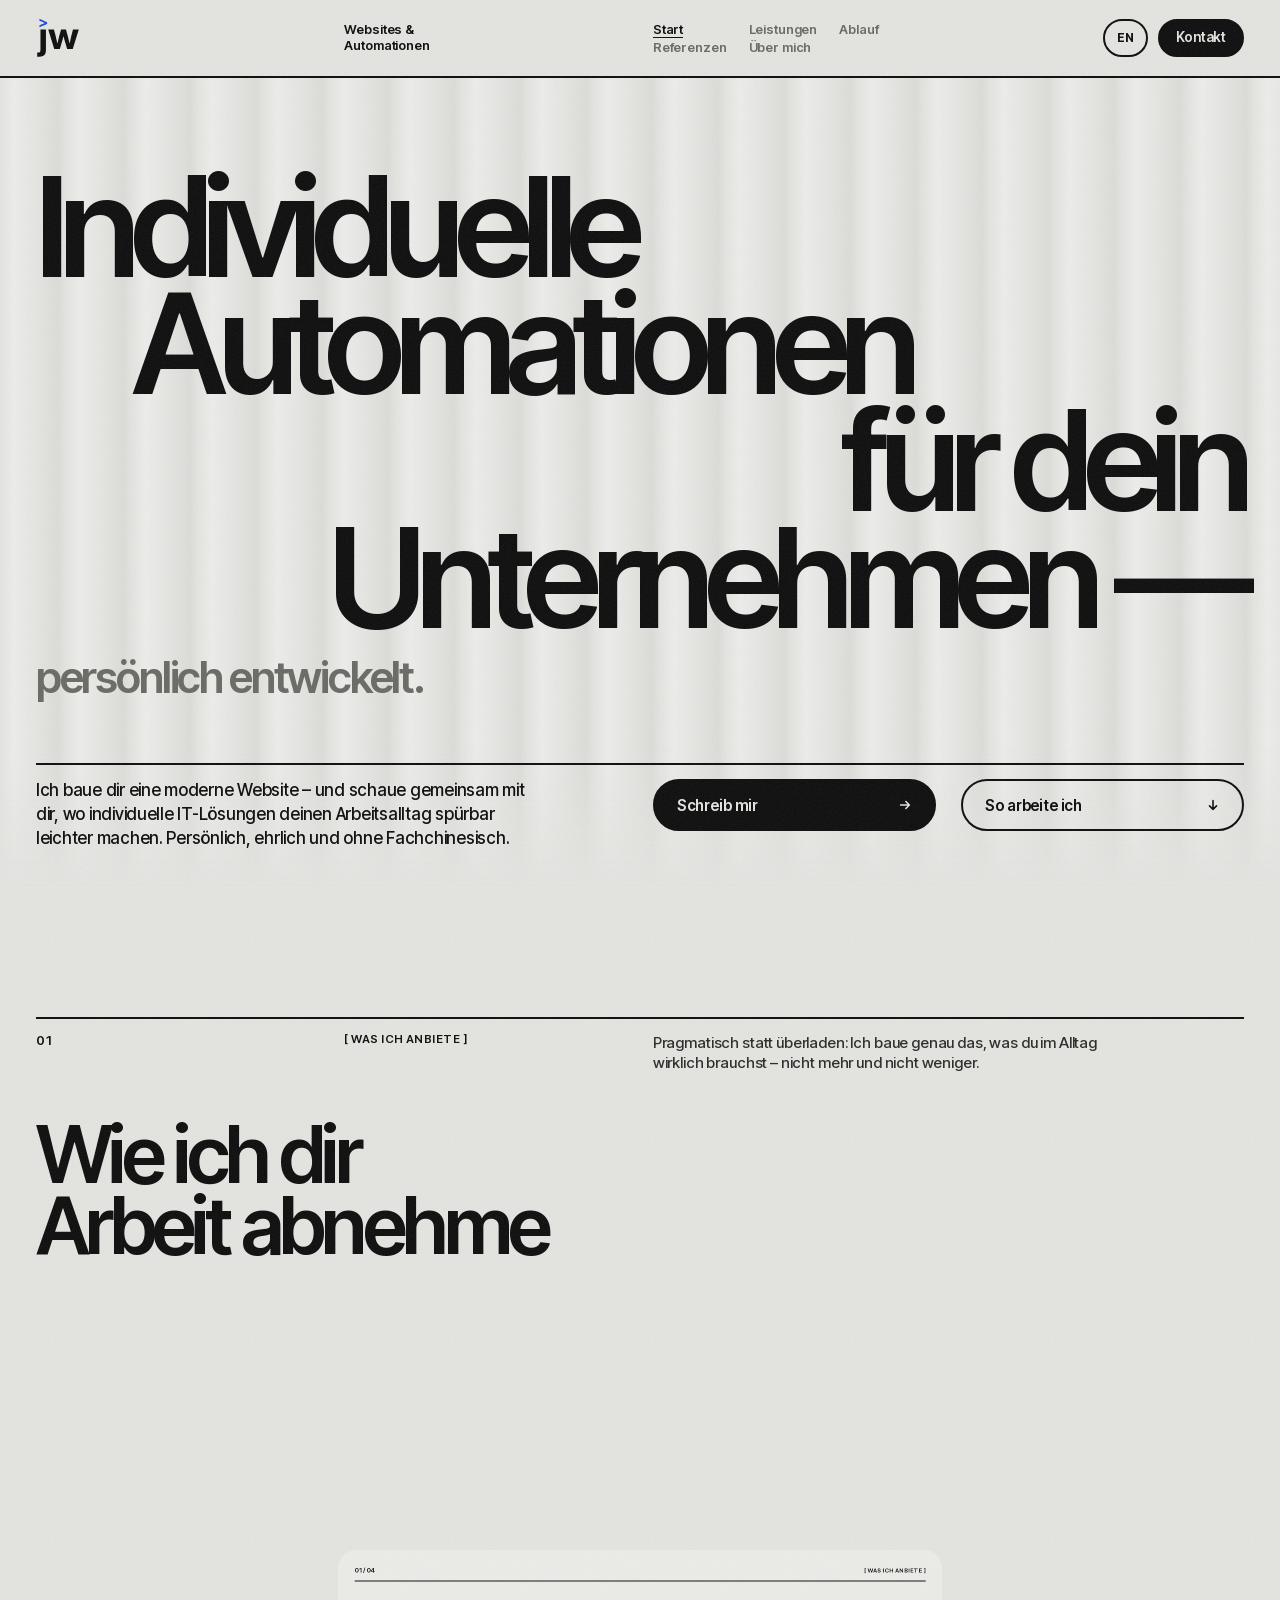
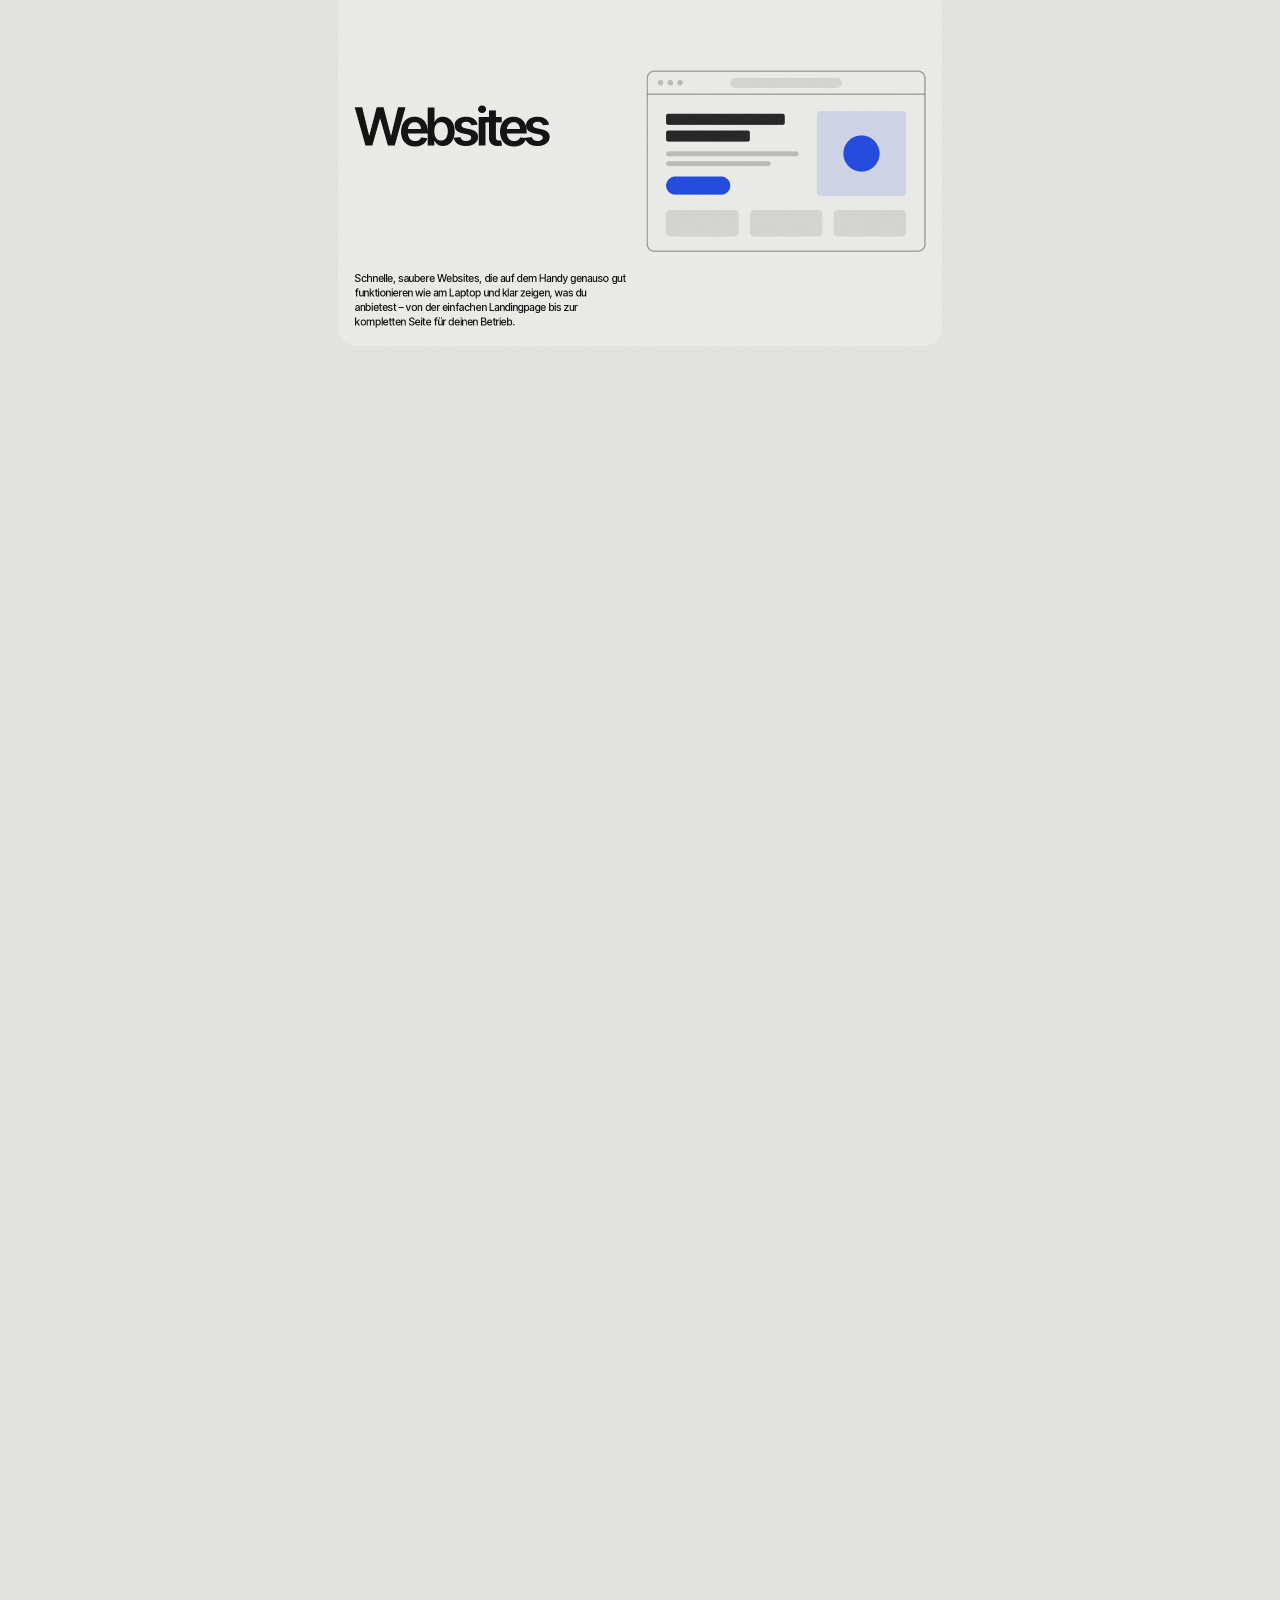
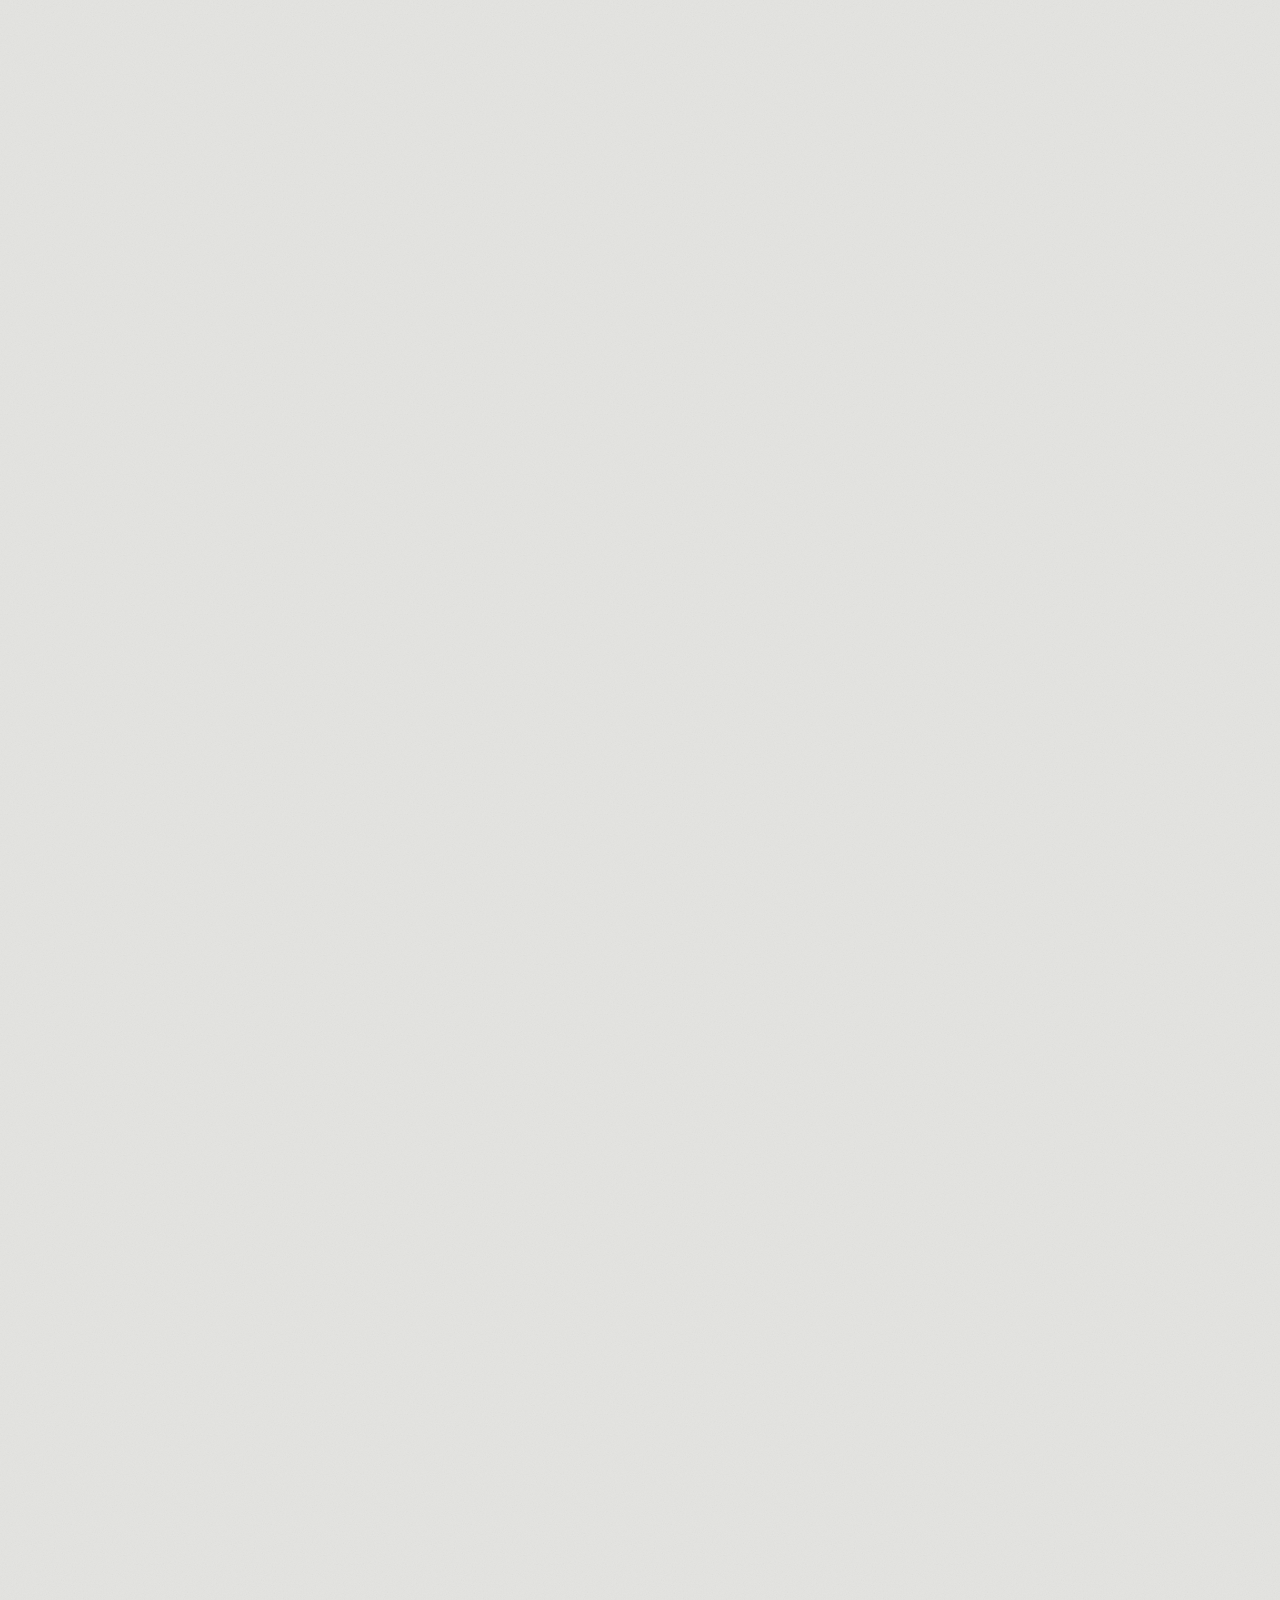
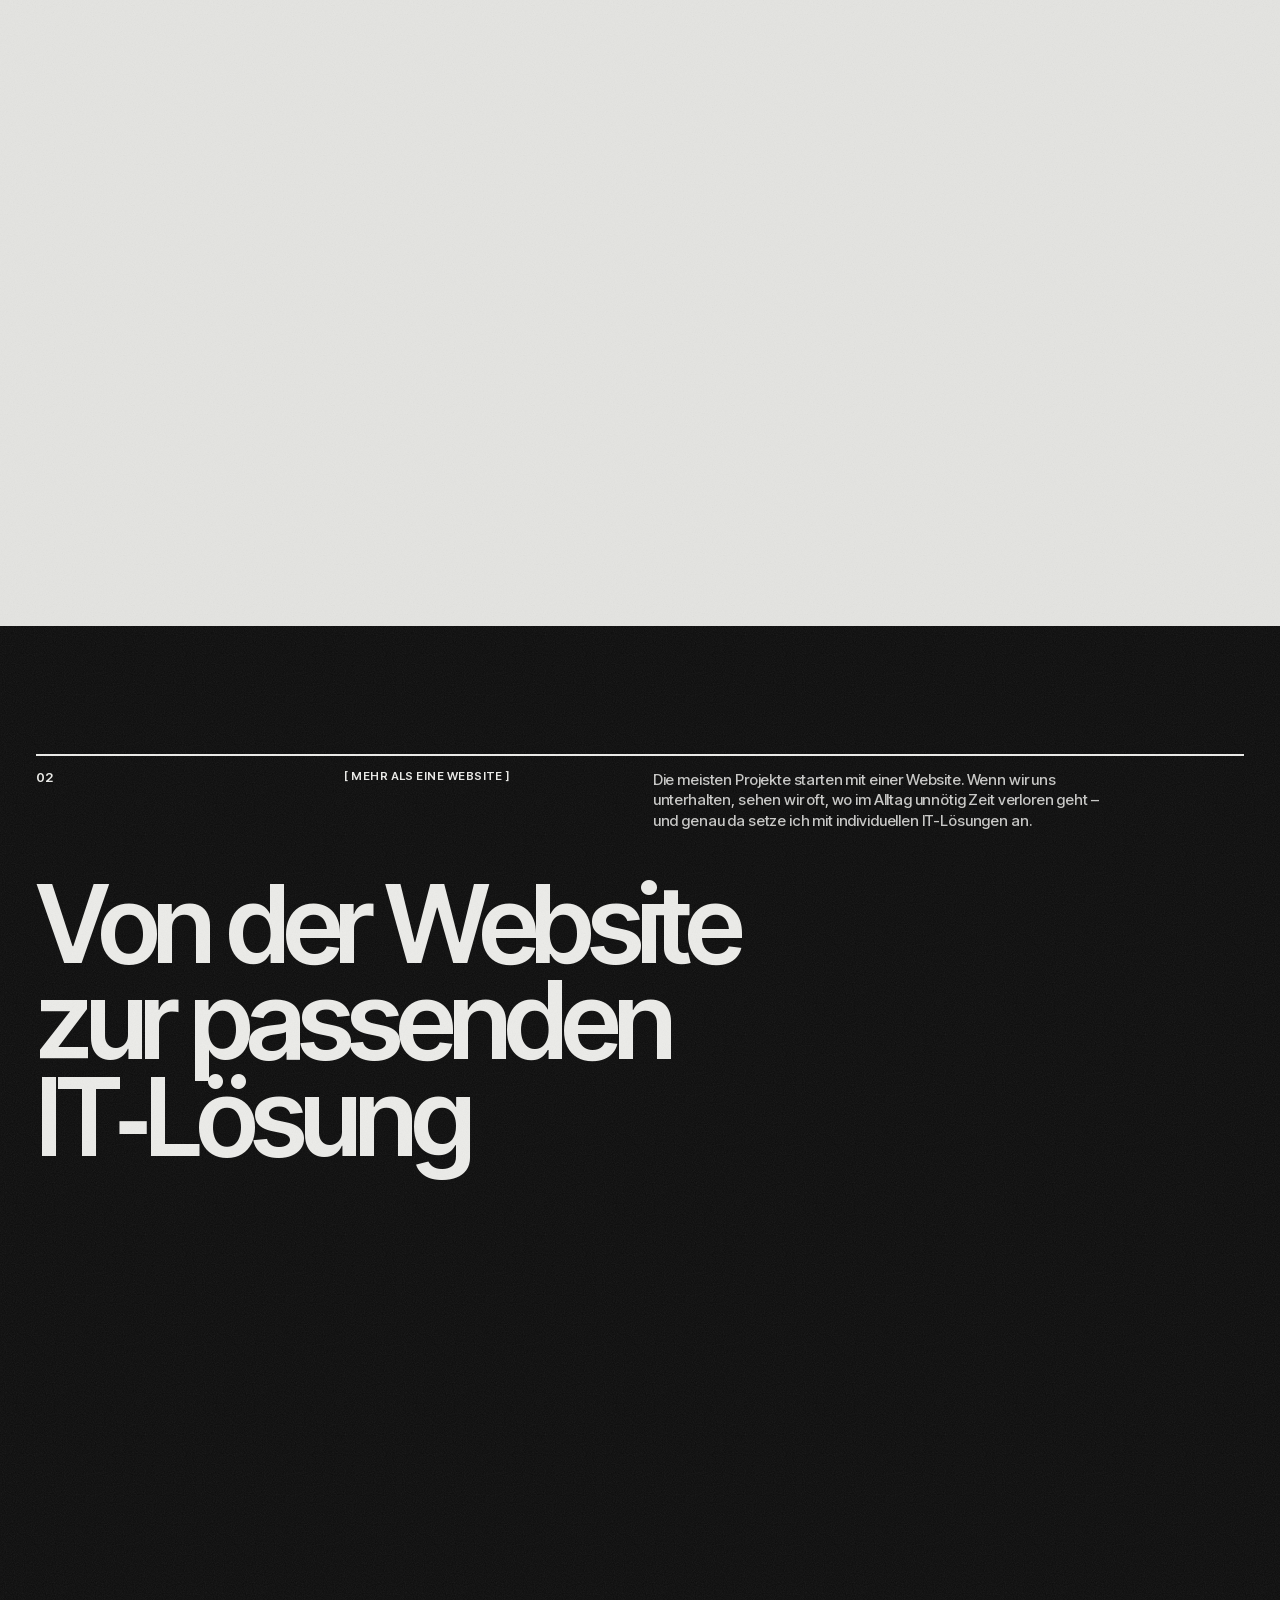
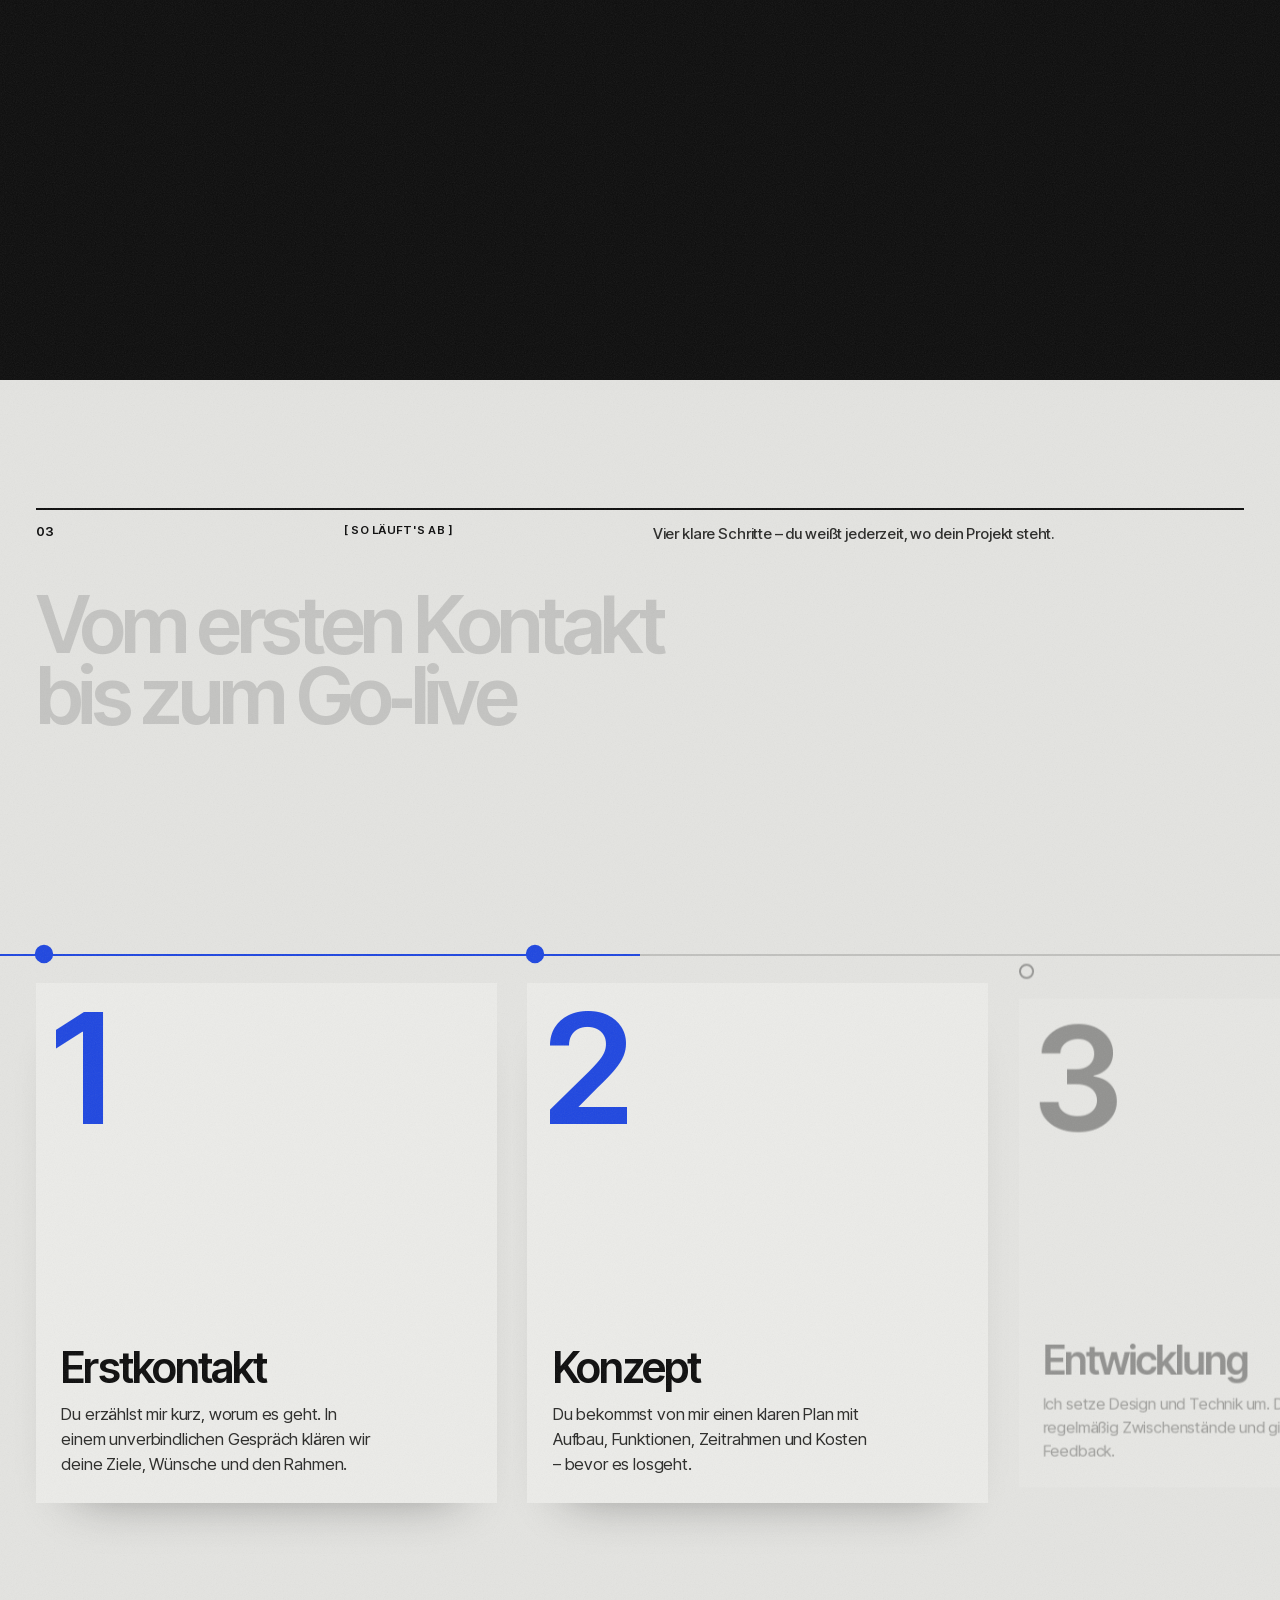
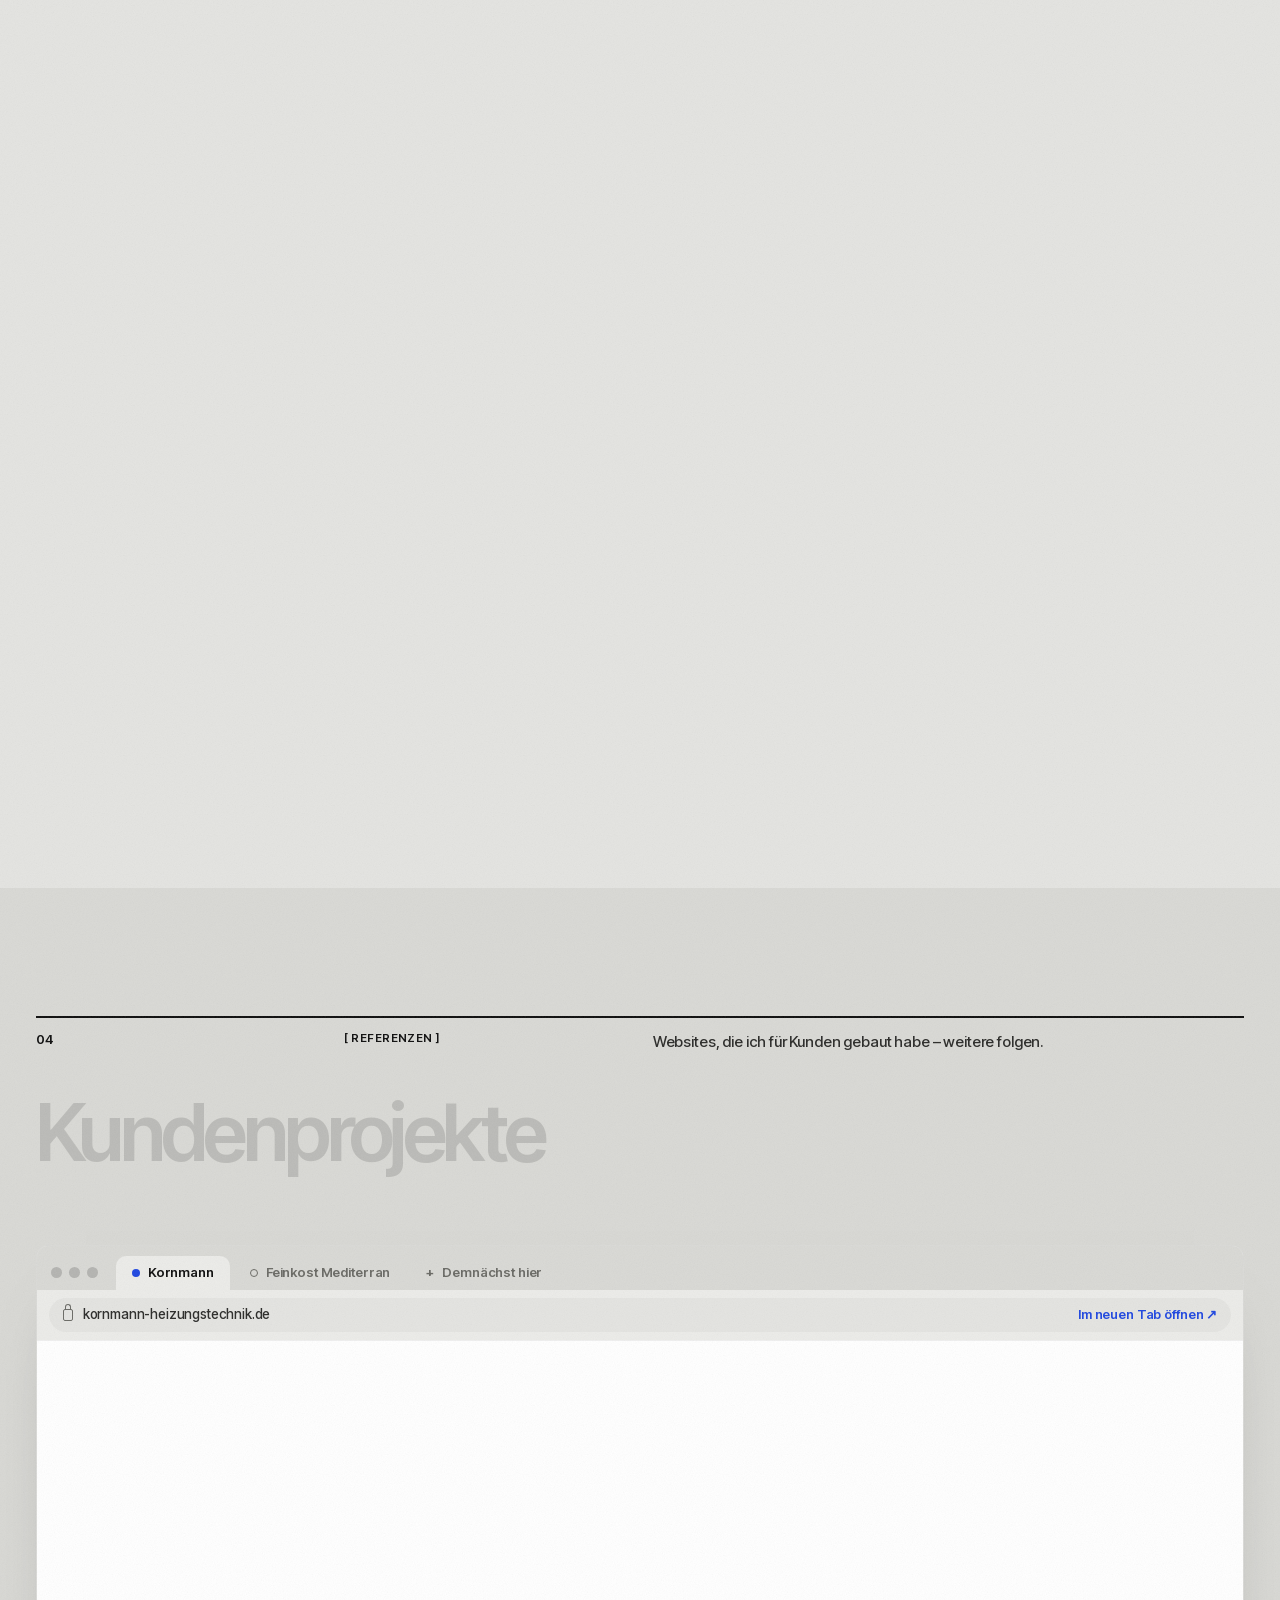
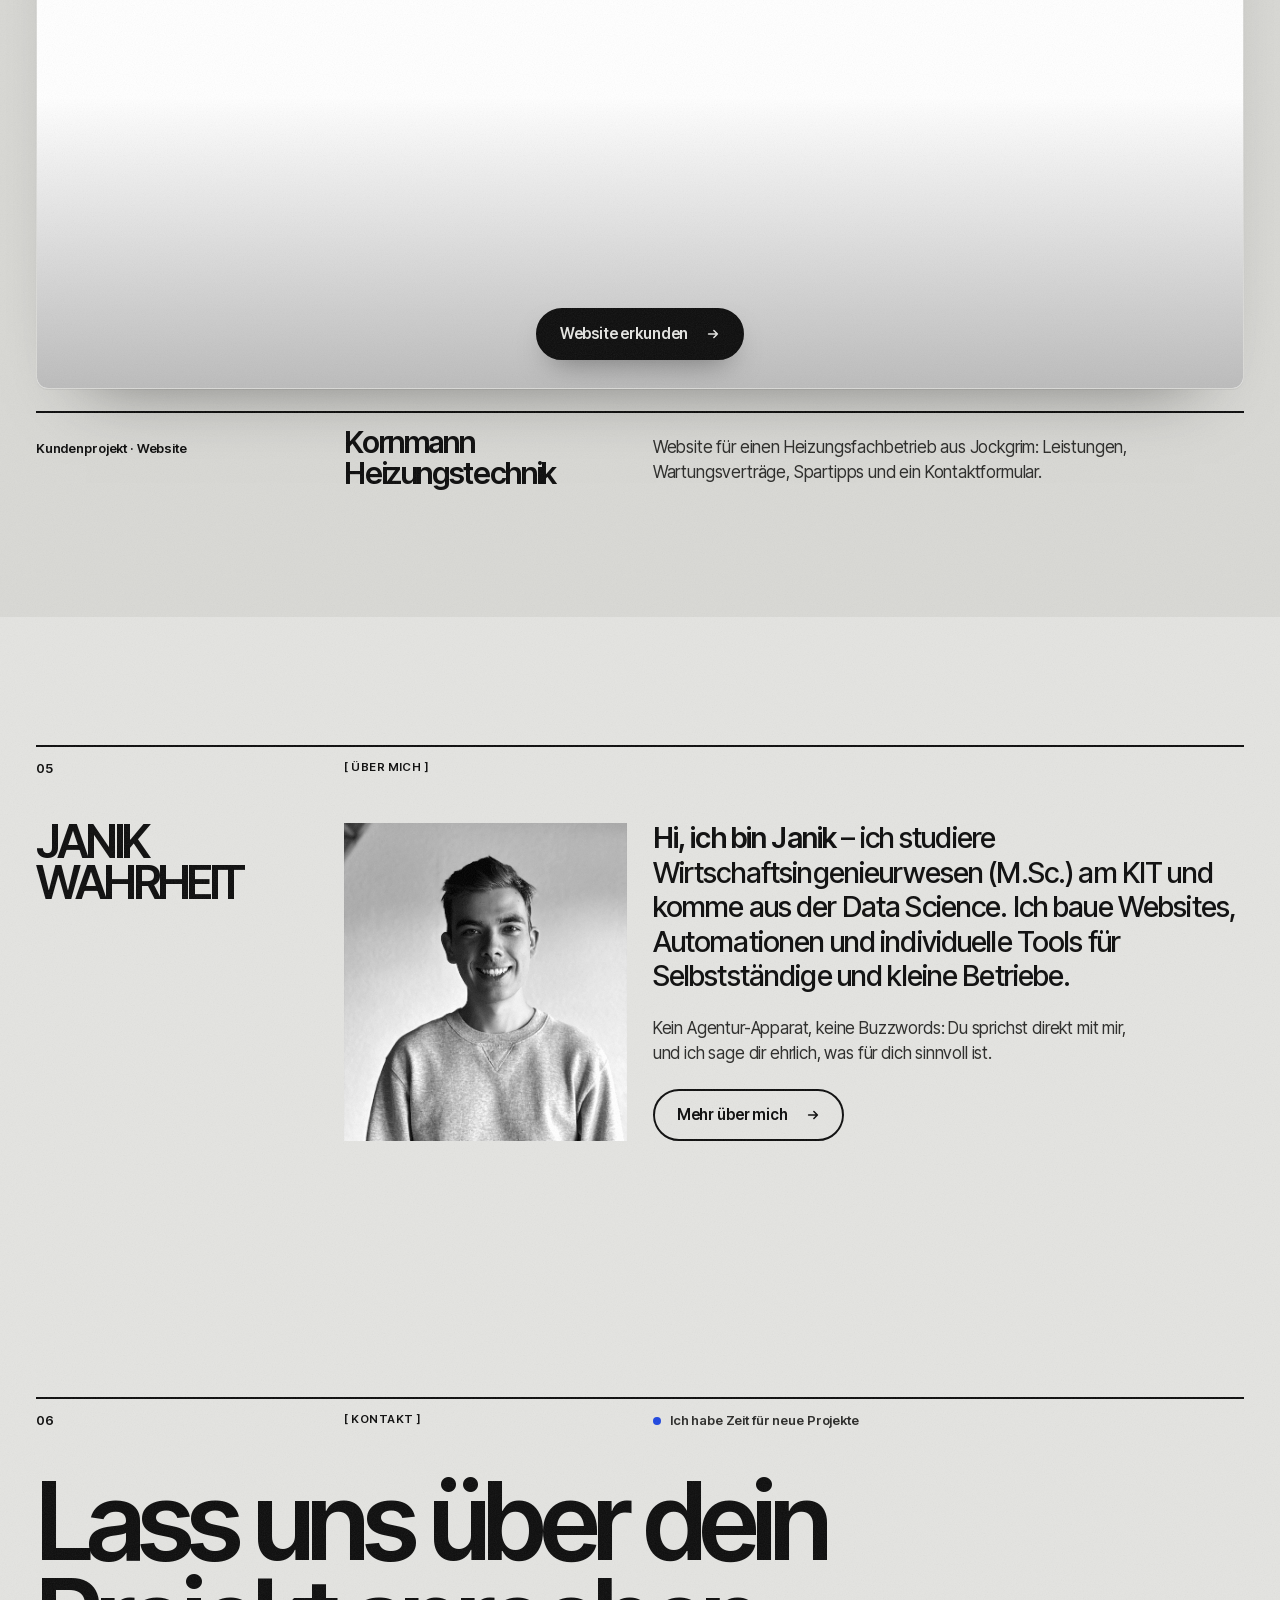
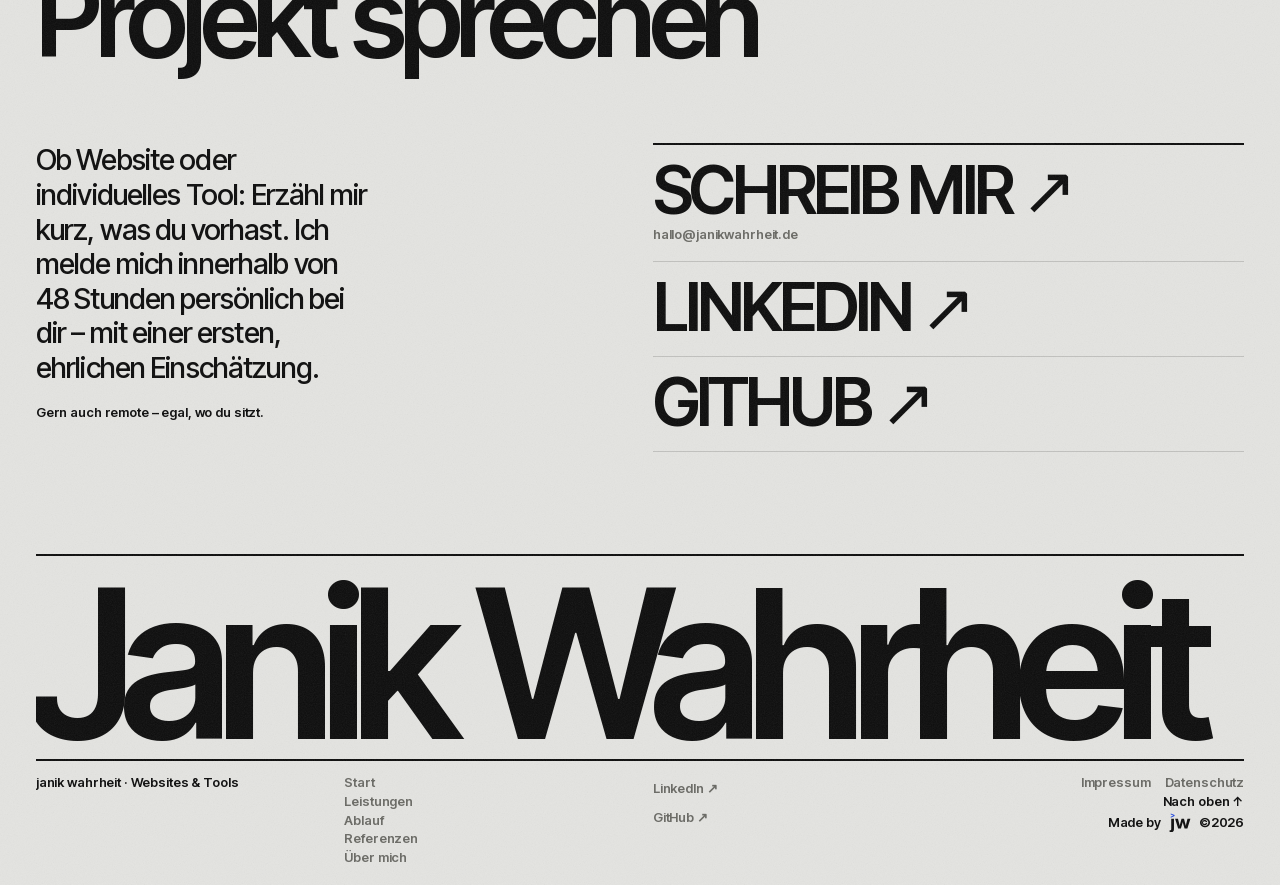
==== commit d7902584: "imprint" ====
--- a/index.html
+++ b/index.html
@@ -9,9 +9,6 @@
     content="Ich baue Websites und individuelle IT-Lösungen für kleine Unternehmen und Selbstständige – persönlich, verständlich und direkt mit mir.">
   <meta name="theme-color" content="#E4E4E1">
   <link rel="icon" type="image/svg+xml" href="assets/img/favicon.svg">
-  <link rel="preconnect" href="https://fonts.googleapis.com">
-  <link rel="preconnect" href="https://fonts.gstatic.com" crossorigin>
-  <link href="https://fonts.googleapis.com/css2?family=Inter+Tight:ital,wght@0,300..800;1,300..800&display=swap" rel="stylesheet">
   <link rel="stylesheet" href="css/style.css">
   <script>document.documentElement.classList.add("js");</script>
 </head>
@@ -386,6 +383,10 @@
           <li><a class="t-xs" href="https://github.com/janikWa" target="_blank" rel="noopener">GitHub ↗</a></li>
         </ul>
         <div class="foot-end">
+          <nav class="foot-legal" aria-label="Rechtliches" data-i18n-attr="aria-label:common.legal_aria">
+            <a class="t-xs" href="impressum/index.html" data-i18n="common.nav_imprint">Impressum</a>
+            <a class="t-xs" href="datenschutz/index.html" data-i18n="common.nav_privacy">Datenschutz</a>
+          </nav>
           <a class="t-xs" href="#top"><span data-i18n="common.back_to_top">Nach oben</span> ↑</a>
           <p class="t-xs made-by"><span data-i18n="common.made_by">Made by</span><svg class="mark" viewBox="0 0 1700 1540" aria-hidden="true" focusable="false"><use href="#jw-mark"/></svg><span>©<span data-year>2026</span></span></p>
         </div>
--- a/css/style.css
+++ b/css/style.css
@@ -4,6 +4,12 @@
    Signatures: fluted glass, scrambled type, thick poster rules
    with metadata rows, and the speckled liquid line.
    ========================================================================== */
+
+/* ---------- fonts (self-hosted, no request to Google) ---------- */
+@font-face { font-family: "Inter Tight"; font-style: normal; font-weight: 300 800; font-display: swap; src: url(../assets/fonts/inter-tight-latin-ext.woff2) format("woff2"); unicode-range: U+0100-02BA, U+02BD-02C5, U+02C7-02CC, U+02CE-02D7, U+02DD-02FF, U+0304, U+0308, U+0329, U+1D00-1DBF, U+1E00-1E9F, U+1EF2-1EFF, U+2020, U+20A0-20AB, U+20AD-20C4, U+2113, U+2C60-2C7F, U+A720-A7FF; }
+@font-face { font-family: "Inter Tight"; font-style: normal; font-weight: 300 800; font-display: swap; src: url(../assets/fonts/inter-tight-latin.woff2) format("woff2"); unicode-range: U+0000-00FF, U+0131, U+0152-0153, U+02BB-02BC, U+02C6, U+02DA, U+02DC, U+0304, U+0308, U+0329, U+2000-206F, U+20AC, U+2122, U+2191, U+2193, U+2212, U+2215, U+FEFF, U+FFFD; }
+@font-face { font-family: "Inter Tight"; font-style: italic; font-weight: 300 800; font-display: swap; src: url(../assets/fonts/inter-tight-italic-latin-ext.woff2) format("woff2"); unicode-range: U+0100-02BA, U+02BD-02C5, U+02C7-02CC, U+02CE-02D7, U+02DD-02FF, U+0304, U+0308, U+0329, U+1D00-1DBF, U+1E00-1E9F, U+1EF2-1EFF, U+2020, U+20A0-20AB, U+20AD-20C4, U+2113, U+2C60-2C7F, U+A720-A7FF; }
+@font-face { font-family: "Inter Tight"; font-style: italic; font-weight: 300 800; font-display: swap; src: url(../assets/fonts/inter-tight-italic-latin.woff2) format("woff2"); unicode-range: U+0000-00FF, U+0131, U+0152-0153, U+02BB-02BC, U+02C6, U+02DA, U+02DC, U+0304, U+0308, U+0329, U+2000-206F, U+20AC, U+2122, U+2191, U+2193, U+2212, U+2215, U+FEFF, U+FFFD; }
 
 :root {
   --bg: #E4E4E1;
@@ -473,6 +479,25 @@
 .inline-links { display: flex; flex-wrap: wrap; gap: 8px 24px; padding-top: 14px; border-top: var(--thick) solid var(--ink); }
 .inline-links a { font: 600 .8125rem/1.2 var(--font); text-decoration: none; }
 
+
+/* legal pages — Impressum, Datenschutz */
+.legal-title { padding: clamp(40px, 7vw, 110px) 0 clamp(28px, 4vw, 56px); font-size: clamp(3rem, 9vw, 9rem); }
+.legal { grid-column: 2 / span 2; max-width: 68ch; }
+.legal h2 { font: 600 1.35rem/1.15 var(--font); letter-spacing: -.03em; margin: 2.4em 0 .7em; padding-top: 12px; border-top: var(--thick) solid var(--ink); }
+.legal h2:first-child { margin-top: 0; }
+.legal h3 { font: 600 1.05rem/1.25 var(--font); letter-spacing: -.015em; margin: 1.6em 0 .4em; }
+.legal p, .legal li { font: 400 1rem/1.55 var(--font); color: var(--ink-2); }
+.legal p + p { margin-top: .8em; }
+.legal ul { margin: .6em 0 .9em 1.2em; list-style: disc; }
+.legal li + li { margin-top: .3em; }
+.legal a { color: var(--ink); text-decoration: underline; text-decoration-thickness: 1.5px; text-underline-offset: 3px; overflow-wrap: anywhere; }
+.legal a:hover { color: var(--blue); }
+.legal .legal-meta { margin-top: 2.4em; color: var(--mute); }
+.foot-legal { display: flex; gap: 14px; }
+.foot-legal a { color: var(--mute); transition: color .2s; }
+.foot-legal a:hover { color: var(--ink); }
+@media (max-width: 860px) { .legal { grid-column: 1 / -1; } }
+
 /* core technologies — grouped by kind, details on hover / tap */
 .techs { border-top: var(--thick) solid var(--ink); }
 .tech-row { padding: 18px 0 22px; border-bottom: 1px solid var(--hair); align-items: baseline; row-gap: 12px; }
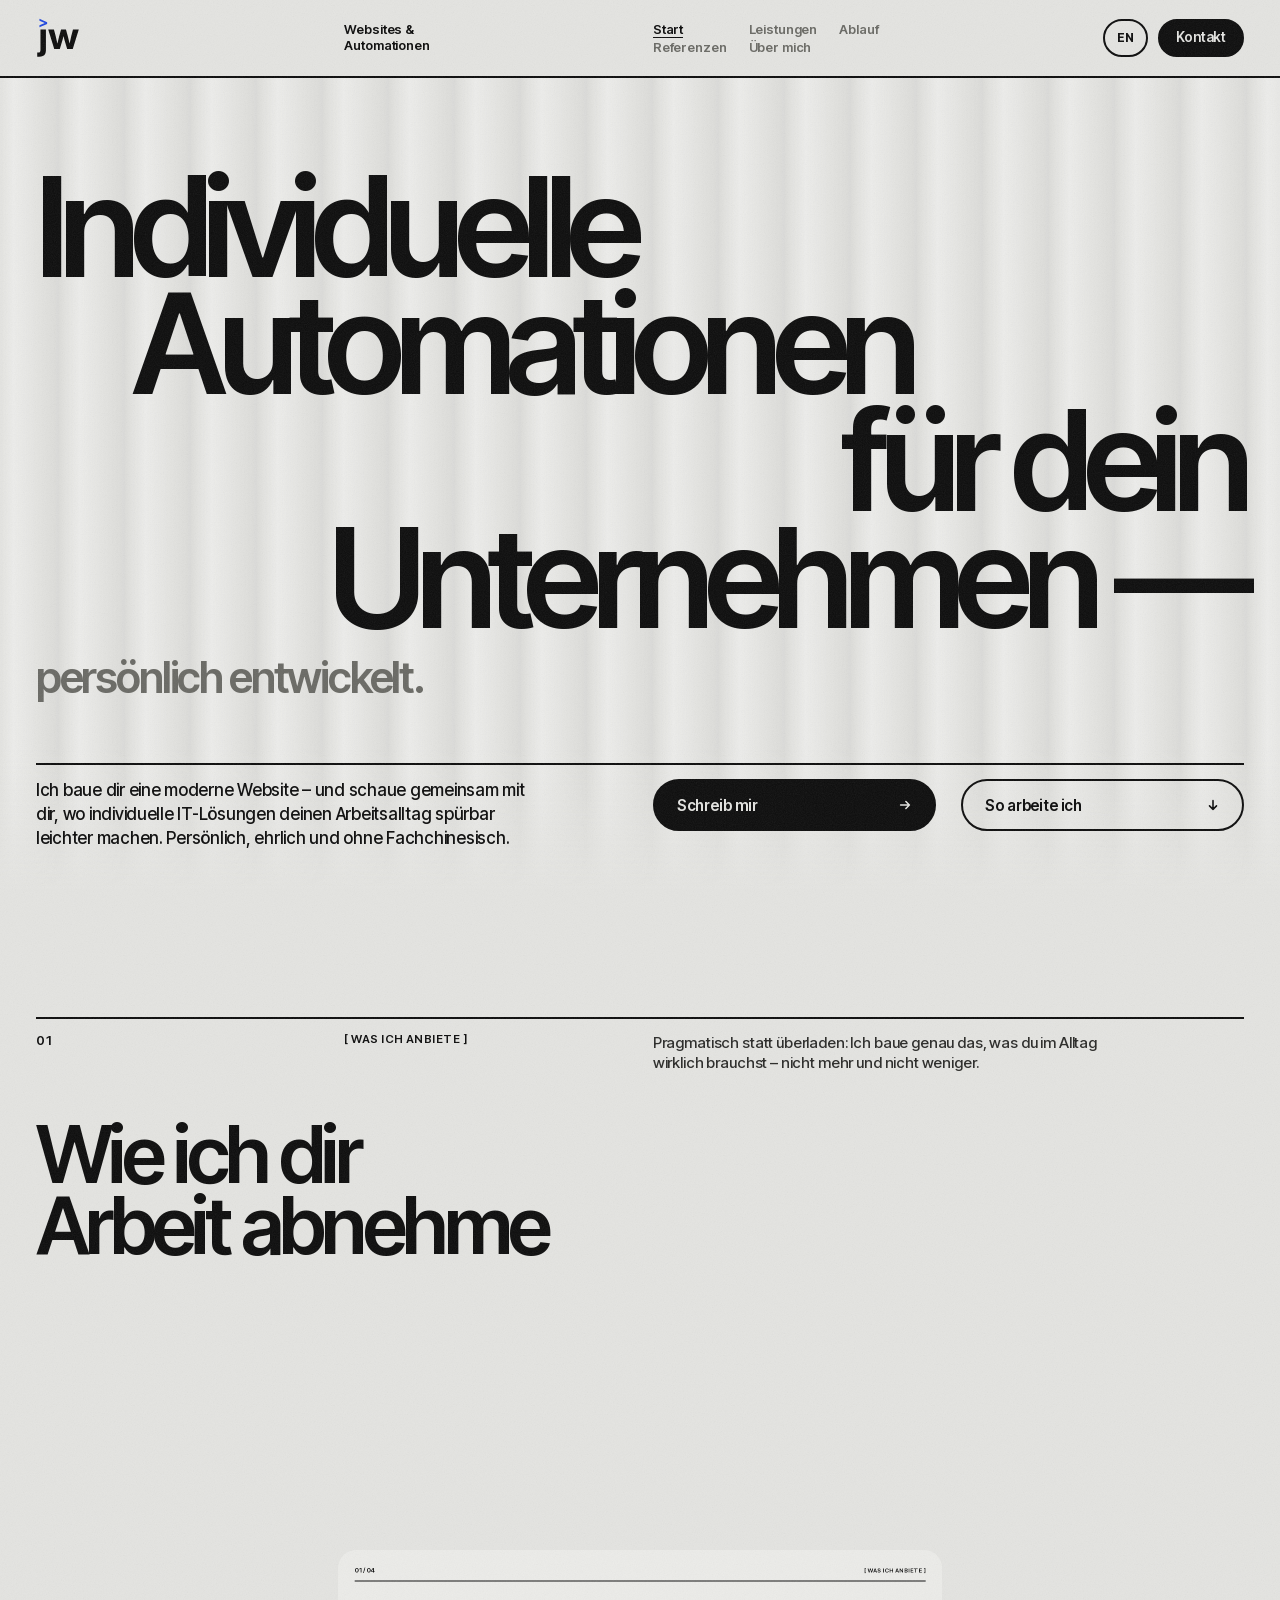
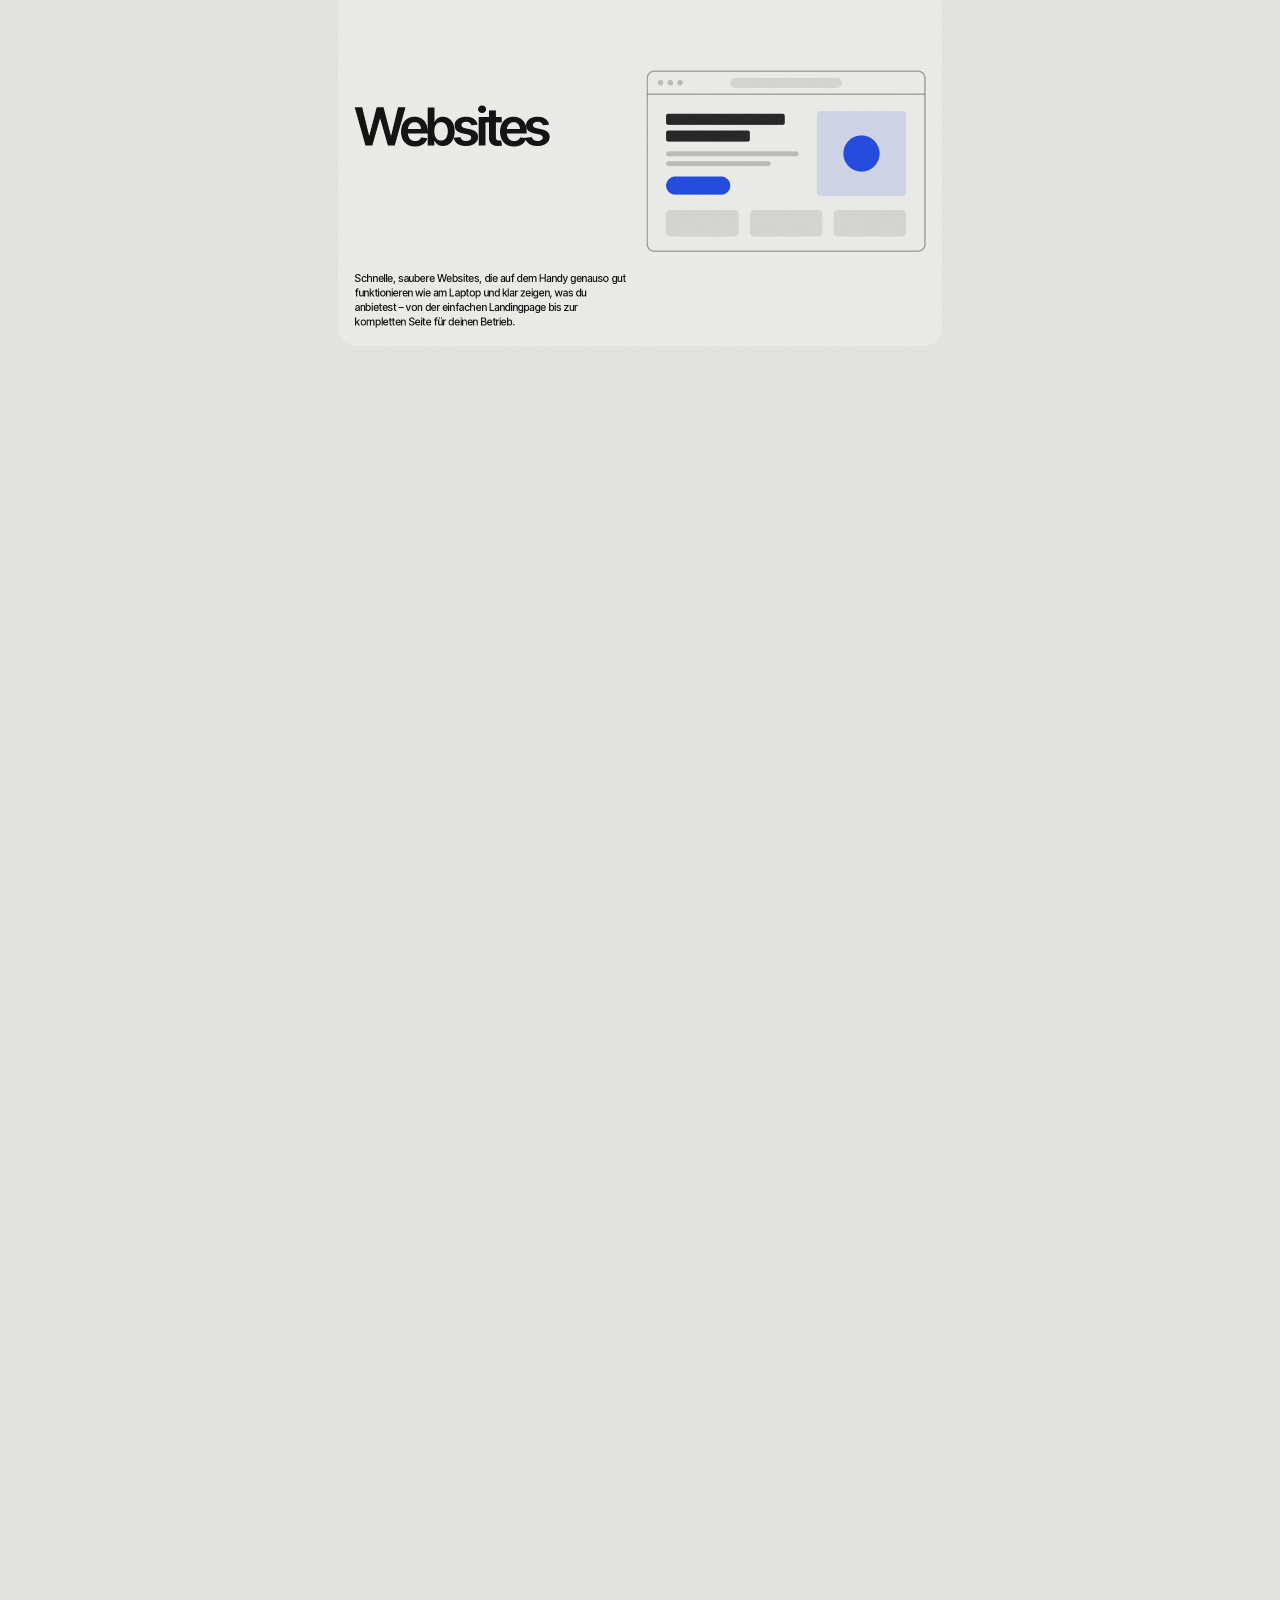
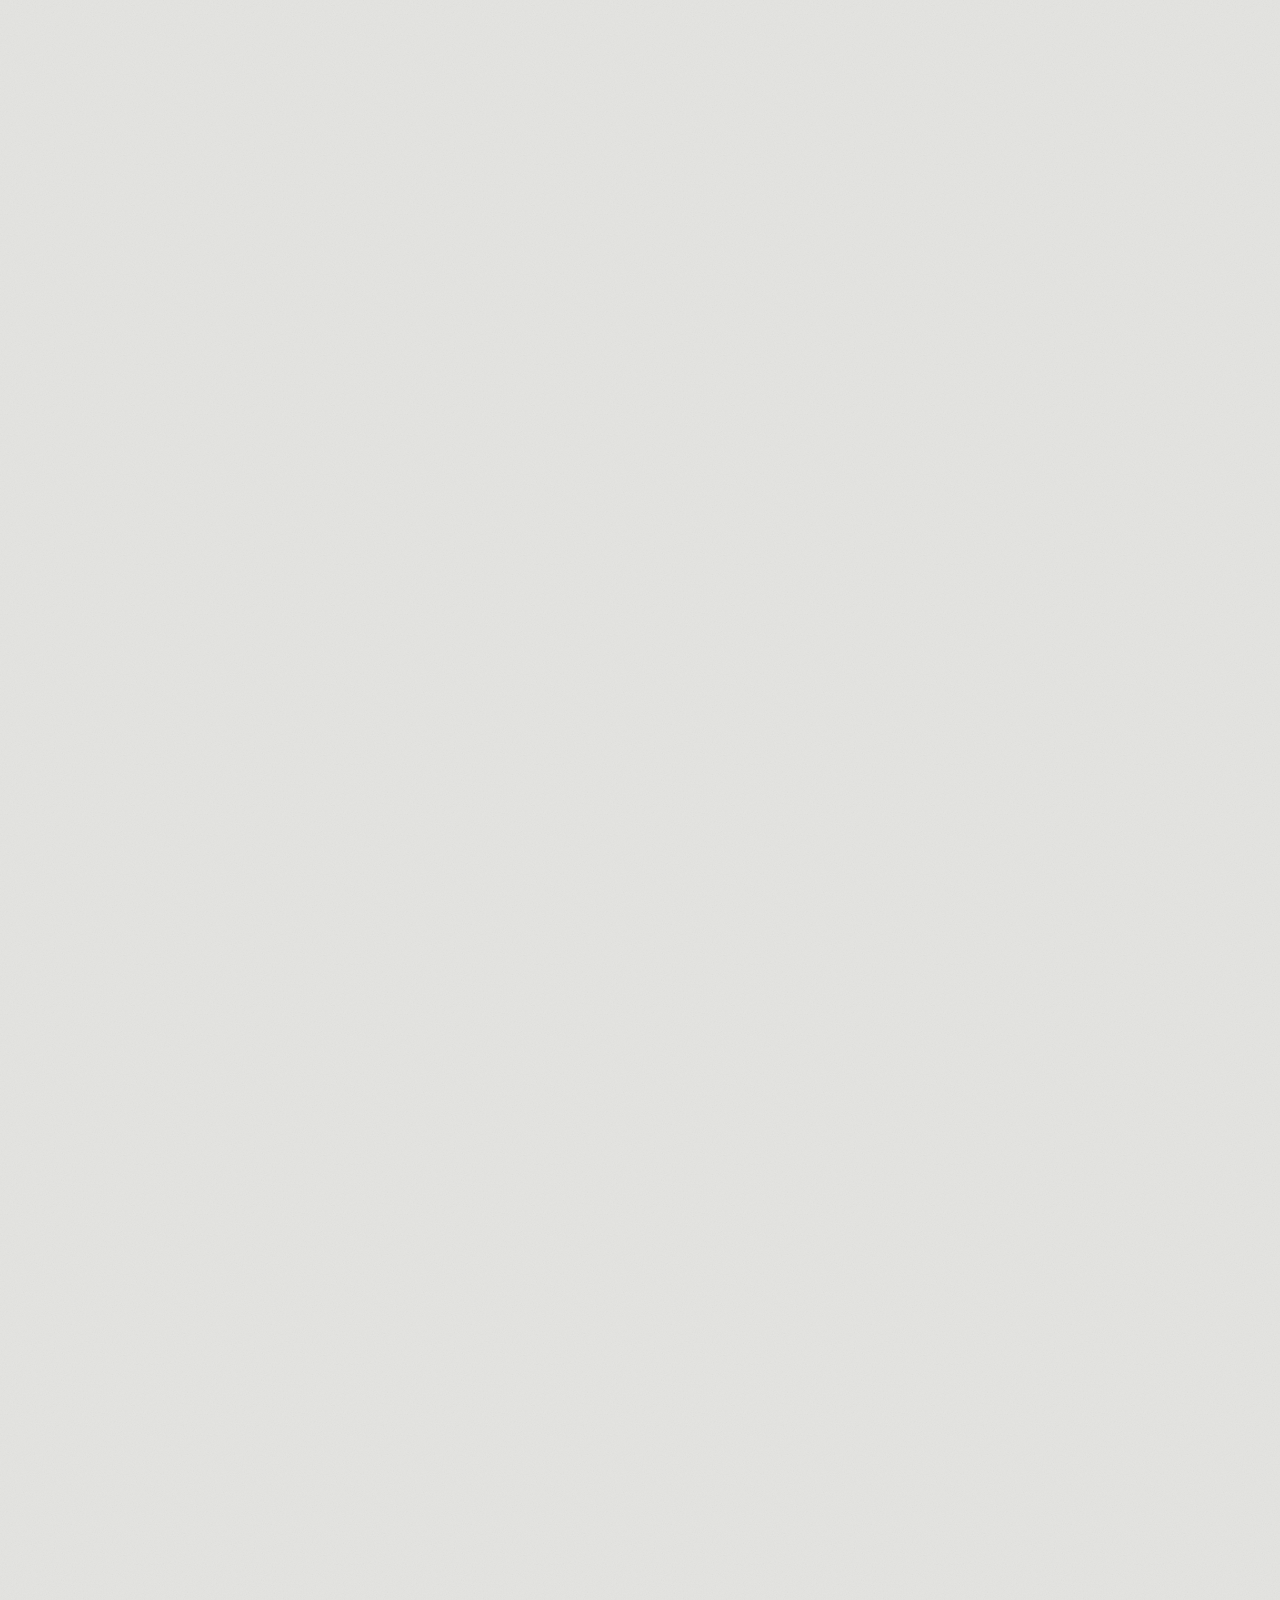
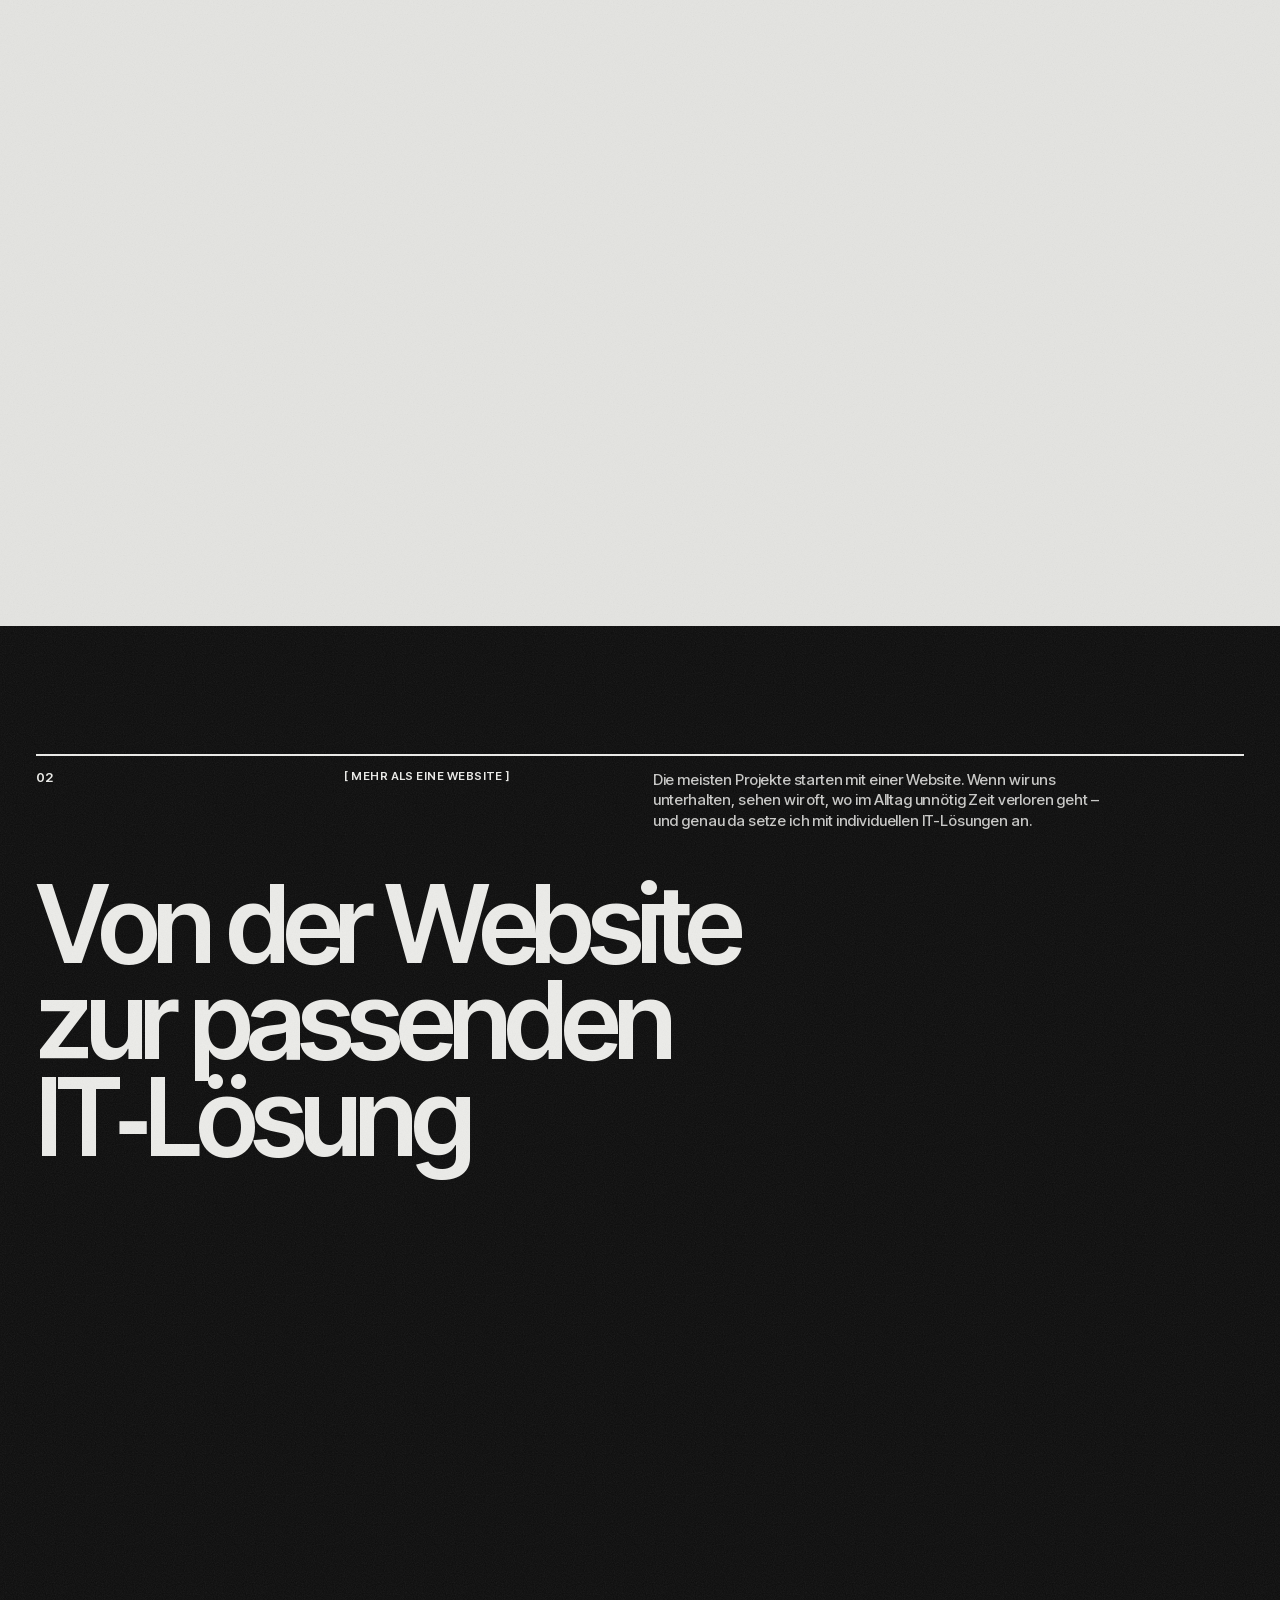
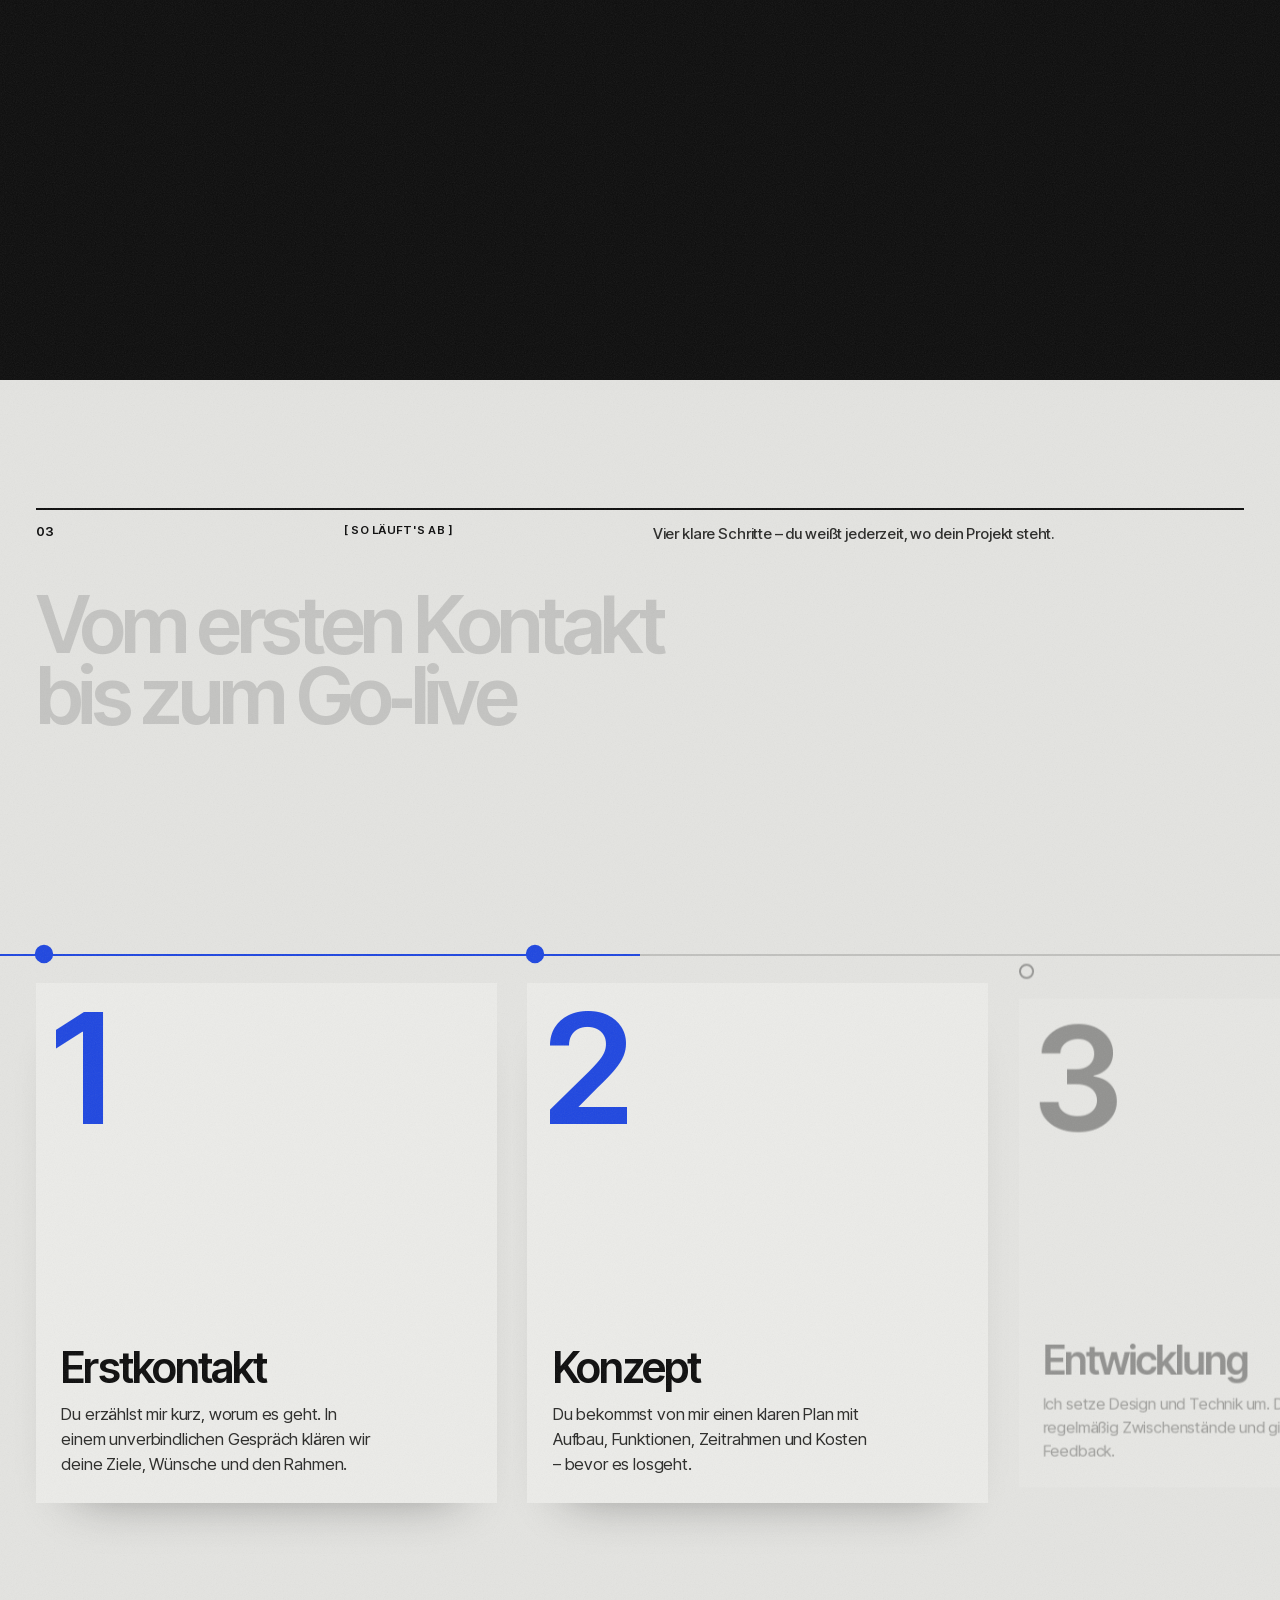
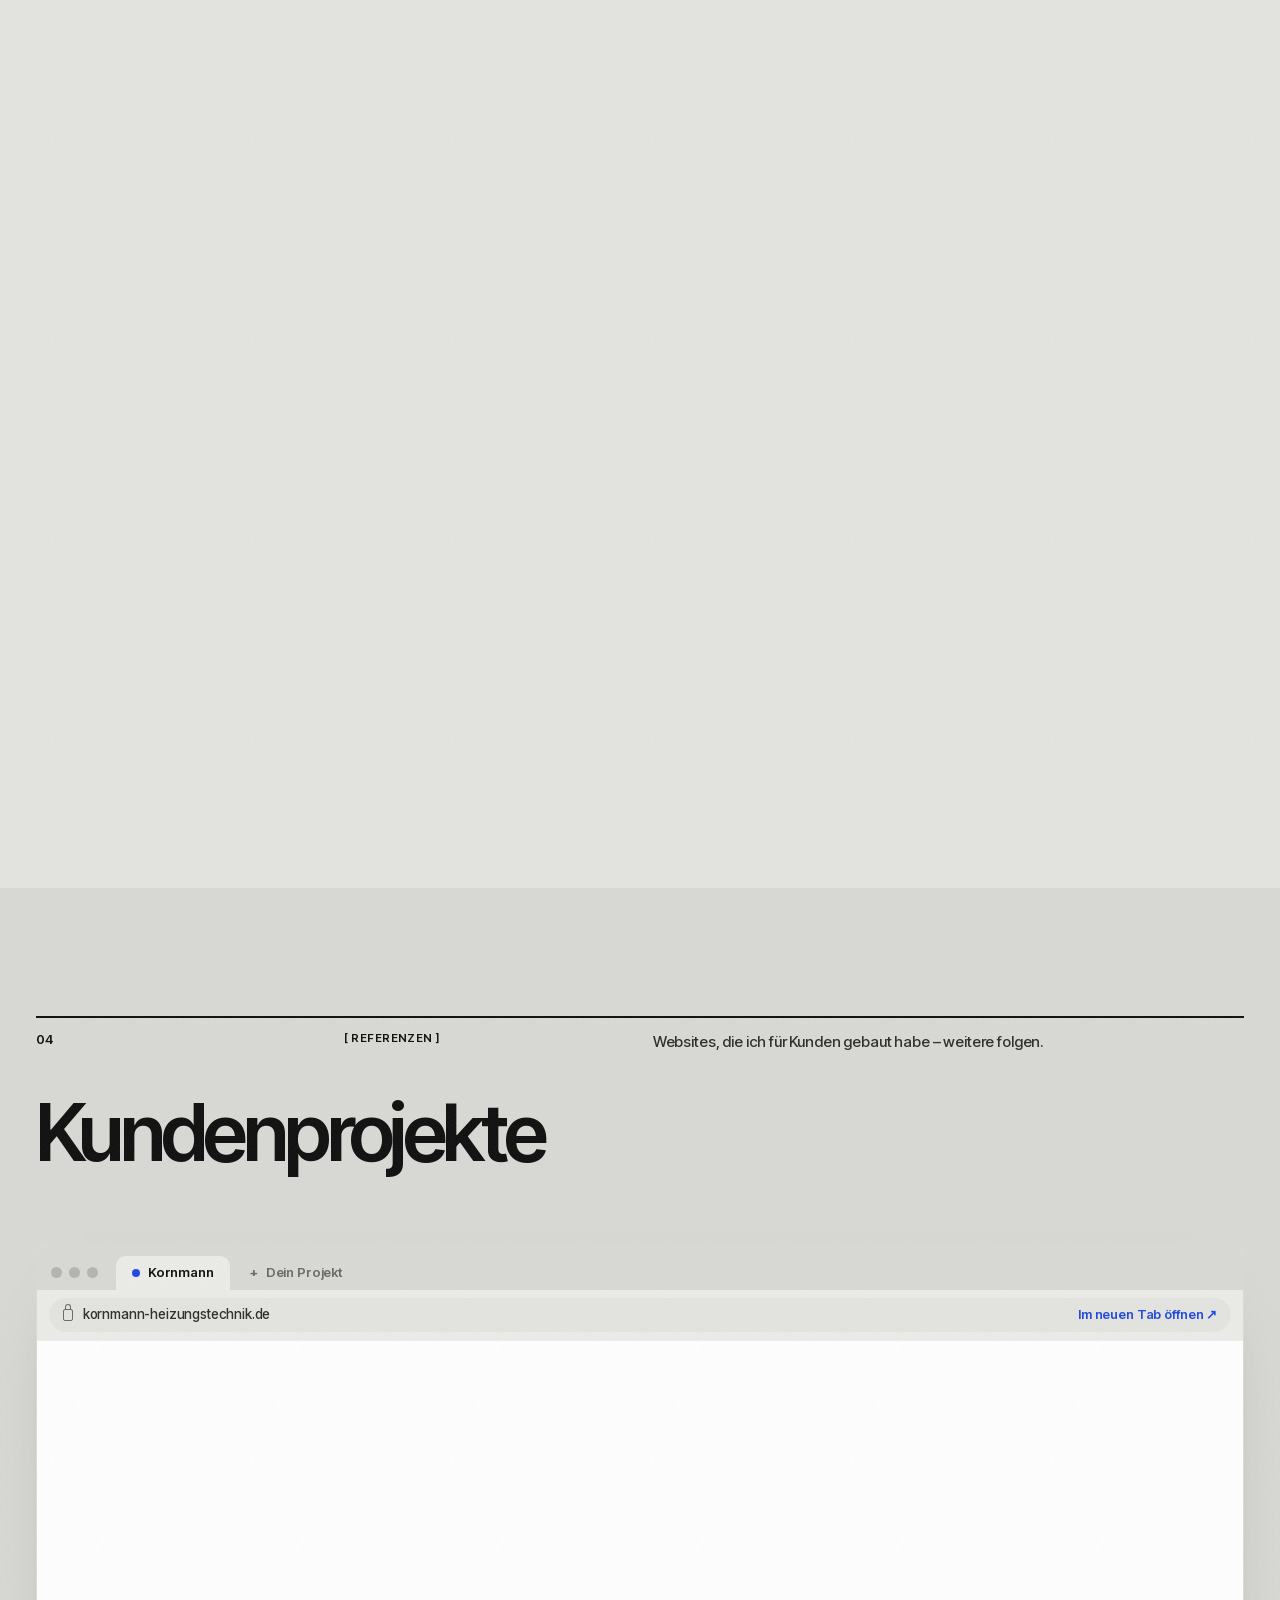
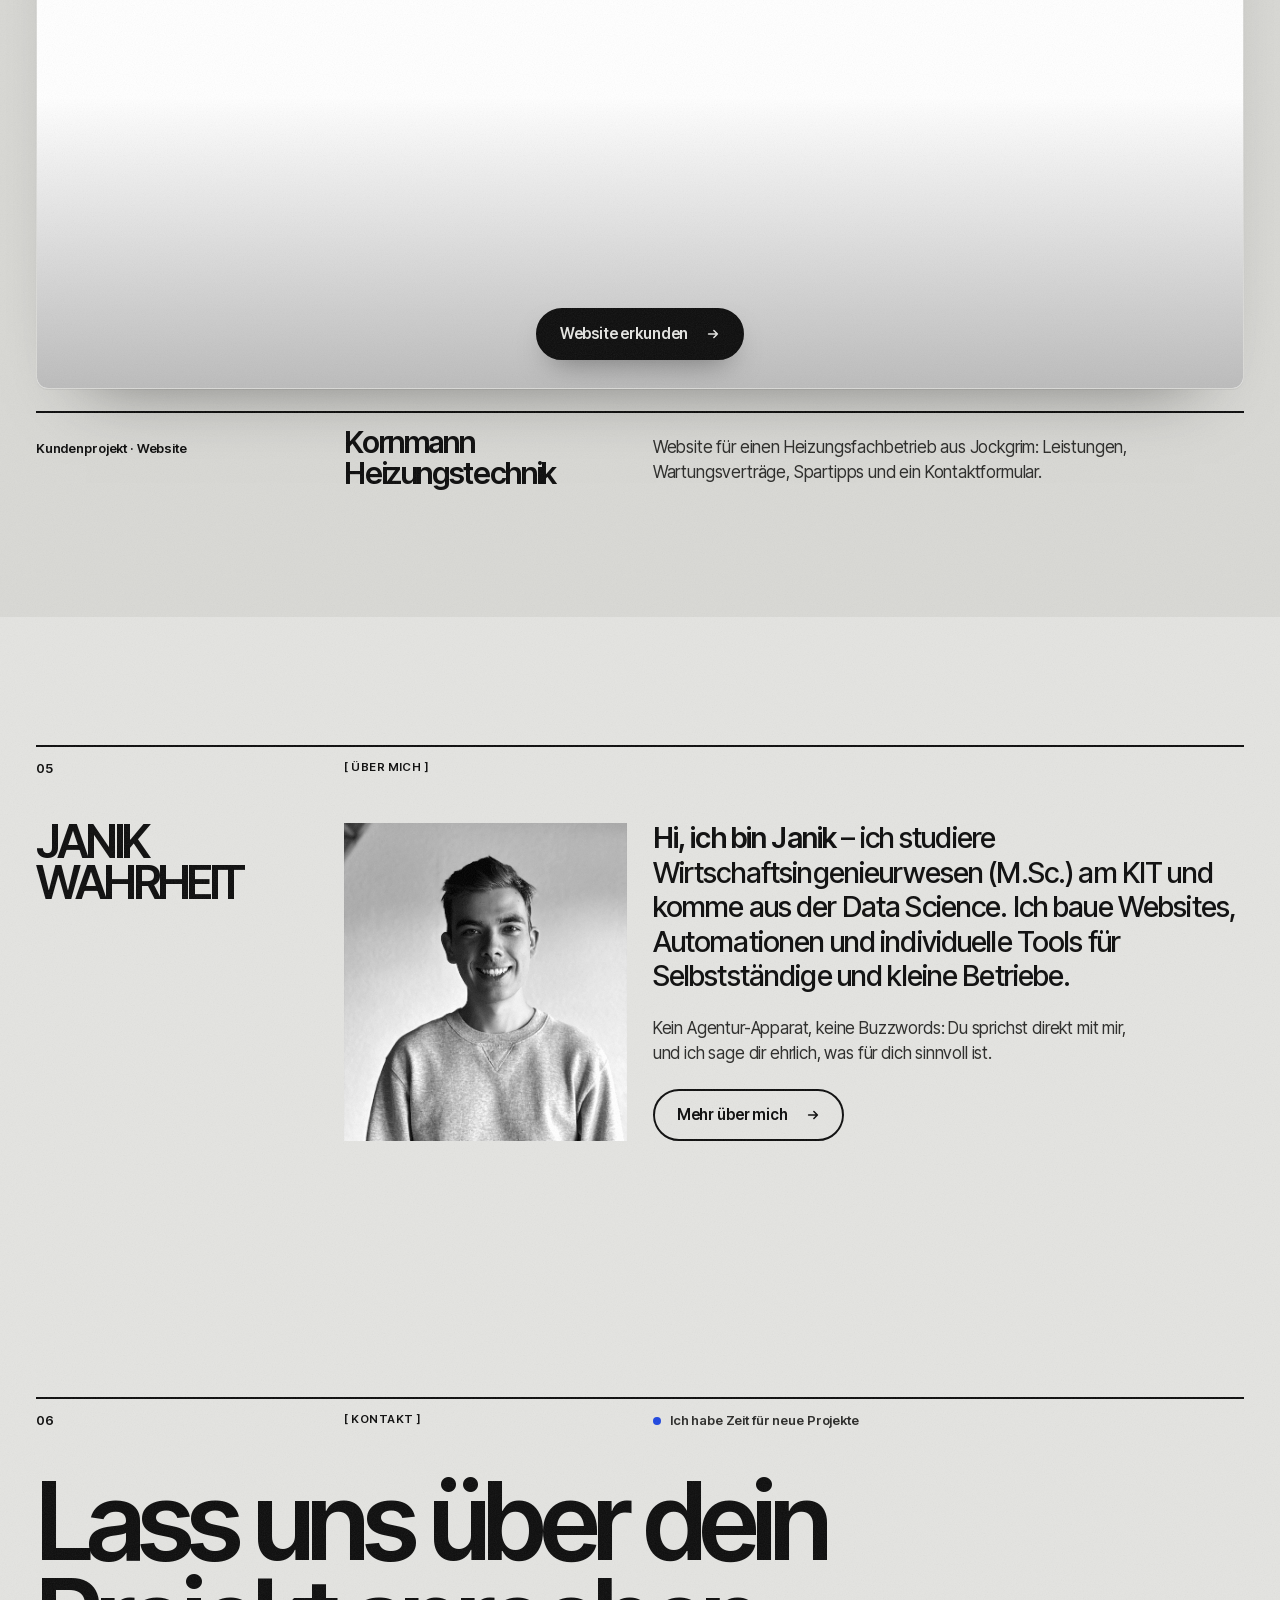
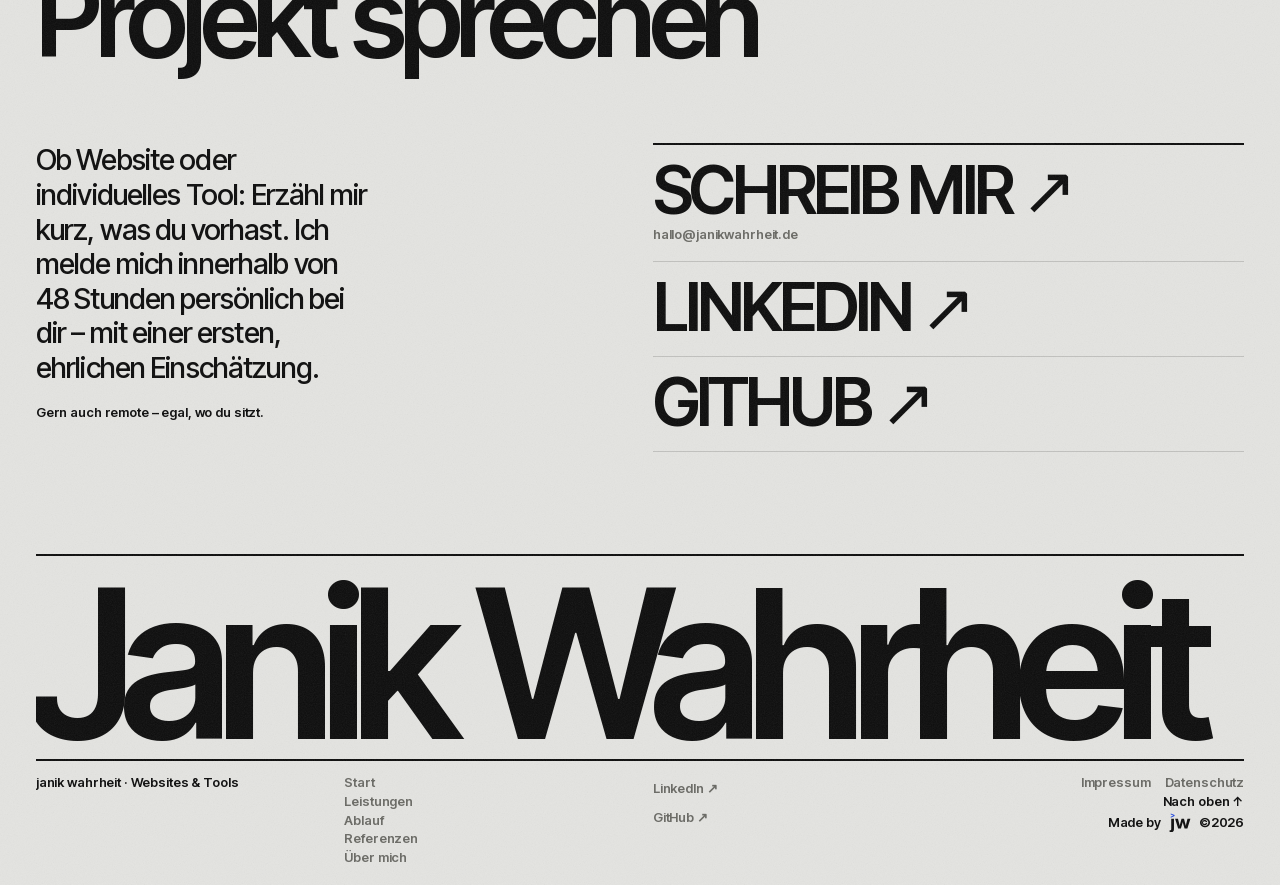
==== commit a6083bdd: "client projects" ====
--- a/index.html
+++ b/index.html
@@ -269,8 +269,7 @@
             <span class="browser-dots" aria-hidden="true"><i></i><i></i><i></i></span>
             <div class="browser-tabs" role="tablist" aria-label="Kundenprojekte" data-i18n-attr="aria-label:home.work_h2">
               <button class="browser-tab" role="tab" id="bt-kornmann" aria-controls="bp-kornmann" aria-selected="true" data-url="kornmann-heizungstechnik.de" data-href="https://www.kornmann-heizungstechnik.de"><span class="dot" aria-hidden="true"></span>Kornmann</button>
-              <button class="browser-tab" role="tab" id="bt-feinkost" aria-controls="bp-feinkost" aria-selected="false" data-url="feinkost-mediterran" data-href=""><span class="dot dot--idle" aria-hidden="true"></span>Feinkost Mediterran</button>
-              <button class="browser-tab" role="tab" id="bt-soon" aria-controls="bp-soon" aria-selected="false" data-url="" data-href=""><span aria-hidden="true">+</span> <span data-i18n="home.work_placeholder_title">Demnächst hier</span></button>
+              <button class="browser-tab" role="tab" id="bt-soon" aria-controls="bp-soon" aria-selected="false" data-url="deine-website.de" data-href=""><span aria-hidden="true">+</span> <span data-i18n="home.work_placeholder_tab">Dein Projekt</span></button>
             </div>
           </div>
           <div class="browser-url">
@@ -283,16 +282,16 @@
               <iframe src="https://www.kornmann-heizungstechnik.de" title="Kornmann Heizungstechnik – Live-Website" loading="lazy" referrerpolicy="no-referrer"></iframe>
               <button class="browser-shield" type="button" data-shield><span class="btn btn-ink"><span data-i18n="home.work_explore">Website erkunden</span><svg class="arr" viewBox="0 0 16 16" aria-hidden="true"><path d="M3 8h10M9 4l4 4-4 4"/></svg></span></button>
             </section>
-            <section class="bpanel bpanel--soon flutes" role="tabpanel" id="bp-feinkost" aria-labelledby="bt-feinkost">
-              <div class="soon" data-glass-area>
-                <p class="soon-title" aria-hidden="true">Feinkost<br>Mediterran</p>
-                <div class="glass glass--static" aria-hidden="true"><i></i><i></i><i></i><i></i><i></i><i></i><i></i><i></i><i></i><i></i><i></i><i></i></div>
+            <section class="bpanel bpanel--cta flutes" role="tabpanel" id="bp-soon" aria-labelledby="bt-soon">
+              <div class="cta-slot">
+                <p class="cta-slot-kicker t-xs"><span class="dot" aria-hidden="true"></span><span data-i18n="home.work_cta_kicker">Platz für dein Projekt</span></p>
+                <p class="cta-slot-title" data-i18n-html="home.work_cta_title">Hier könnte <em>deine</em> Website stehen.</p>
+                <p class="cta-slot-text" data-i18n="home.work_cta_text">Erzähl mir kurz, was du vorhast. Ich melde mich innerhalb von 48 Stunden persönlich bei dir – mit einer ersten, ehrlichen Einschätzung.</p>
+                <div class="cta-slot-actions">
+                  <a class="btn btn-ink" href="#contact"><span data-i18n="home.work_cta_primary">Projekt anfragen</span><svg class="arr" viewBox="0 0 16 16" aria-hidden="true"><path d="M3 8h10M9 4l4 4-4 4"/></svg></a>
+                  <a class="btn btn-line" href="#process"><span data-i18n="home.work_cta_secondary">So arbeite ich</span><svg class="arr arr-down" viewBox="0 0 16 16" aria-hidden="true"><path d="M8 3v10M4 9l4 4 4-4"/></svg></a>
+                </div>
               </div>
-              <p class="bpanel-status t-xs status"><span class="dot dot--idle" aria-hidden="true"></span><span data-i18n="home.ref2_status">Noch nicht online</span></p>
-            </section>
-            <section class="bpanel bpanel--empty" role="tabpanel" id="bp-soon" aria-labelledby="bt-soon">
-              <span class="soon-plus" aria-hidden="true"></span>
-              <p class="soon-title soon-title--sm" data-i18n="home.work_placeholder_title">Demnächst hier</p>
             </section>
           </div>
         </div>
@@ -303,15 +302,10 @@
             <h3 class="h3">Kornmann Heizungstechnik</h3>
             <p data-i18n="home.ref1_desc">Website für einen Heizungsfachbetrieb aus Jockgrim: Leistungen, Wartungsverträge, Spartipps und ein Kontaktformular.</p>
           </div>
-          <div class="bcap g4" data-cap="bt-feinkost">
-            <span class="t-xs" data-i18n="home.ref_cat">Kundenprojekt · Website</span>
-            <h3 class="h3">Feinkost Mediterran</h3>
-            <p data-i18n="home.ref2_desc">Website für ein Feinkostgeschäft mit mediterranen Spezialitäten.</p>
-          </div>
           <div class="bcap g4" data-cap="bt-soon">
             <span class="t-xs" data-i18n="home.work_placeholder_cat">Kundenprojekt</span>
-            <h3 class="h3" data-i18n="home.work_placeholder_title">Demnächst hier</h3>
-            <p data-i18n="home.work_placeholder_desc">Hier erscheint bald ein Kundenprojekt.</p>
+            <h3 class="h3" data-i18n="home.work_placeholder_title">Dein Projekt</h3>
+            <p data-i18n="home.work_placeholder_desc">Website, Automation oder individuelles Tool – dieser Platz ist für das nächste Projekt reserviert. Vielleicht ja deins.</p>
           </div>
         </div>
       </div>
--- a/css/style.css
+++ b/css/style.css
@@ -60,6 +60,15 @@
   position: absolute; inset: 0; z-index: 300; pointer-events: none;
   opacity: .085;
   background-image: url("data:image/svg+xml,%3Csvg xmlns='http://www.w3.org/2000/svg' width='200' height='200'%3E%3Cfilter id='n'%3E%3CfeTurbulence type='fractalNoise' baseFrequency='.9' numOctaves='3' stitchTiles='stitch'/%3E%3CfeColorMatrix type='saturate' values='0'/%3E%3C/filter%3E%3Crect width='100%25' height='100%25' filter='url(%23n)'/%3E%3C/svg%3E");
+}
+/* iOS Safari (floating address bar) paints the strip below the page end in its own lighter tint (#ECECE9 instead
+   of --bg) unless a fixed layer touches the bottom edge — this one gives it the page colour; z-index -1 keeps it
+   behind every section, so it only shows where there is no content */
+body::before {
+  content: "";
+  position: fixed; left: 0; right: 0; bottom: 0; z-index: -1; pointer-events: none;
+  height: calc(env(safe-area-inset-bottom, 0px) + 120px);
+  background: var(--bg);
 }
 img, svg { display: block; max-width: 100%; }
 h1, h2, h3, p, figure, ul, ol { margin: 0; padding: 0; }
@@ -402,16 +411,14 @@
 .browser-shield .btn { pointer-events: none; box-shadow: 0 14px 30px -14px rgba(0, 0, 0, .5); }
 .browser-shield:hover .btn { background: var(--blue); border-color: var(--blue); color: #fff; }
 .bpanel.is-live .browser-shield { opacity: 0; pointer-events: none; }
-.bpanel--soon { background-color: var(--card); display: grid; place-items: center; padding: 6%; }
-.bpanel--soon .soon { width: 100%; }
-.bpanel-status { position: absolute; left: 20px; bottom: 18px; }
-.bpanel--empty { background: var(--card); display: flex; flex-direction: column; align-items: center; justify-content: center; gap: 18px; border: 2px dashed var(--hair); }
-.soon { position: relative; display: grid; align-items: center; min-height: 220px; overflow: hidden; }
-.soon-title { font: 600 clamp(2.8rem, 9vw, 9rem)/.86 var(--font); letter-spacing: -.065em; }
-.soon-title--sm { font-size: clamp(2rem, 4.5vw, 4.4rem); color: var(--mute); }
-.soon-plus { width: 34px; height: 34px; position: relative; }
-.soon-plus::before, .soon-plus::after { content: ""; position: absolute; inset: 16px 0; background: var(--mute); }
-.soon-plus::after { inset: 0 16px; }
+.bpanel--cta { background-color: var(--card); display: flex; align-items: center; padding: clamp(24px, 6%, 72px); overflow: auto; }
+.bpanel--cta::before { content: ""; position: absolute; inset: 14px; border: 2px dashed var(--hair); border-radius: 14px; pointer-events: none; }
+.cta-slot { position: relative; display: flex; flex-direction: column; align-items: flex-start; gap: clamp(14px, 2.4vw, 24px); max-width: 860px; }
+.cta-slot-kicker { display: inline-flex; align-items: center; gap: 10px; padding: 7px 14px; border-radius: 999px; background: var(--bg); border: 1px solid var(--hair); }
+.cta-slot-title { font: 600 clamp(2.2rem, 6.4vw, 6.4rem)/.9 var(--font); letter-spacing: -.06em; }
+.cta-slot-title em { font-style: normal; color: var(--blue); }
+.cta-slot-text { max-width: 52ch; color: var(--ink-2); }
+.cta-slot-actions { display: flex; flex-wrap: wrap; gap: 12px; }
 .browser-captions { margin-top: 22px; }
 .bcap { padding-top: 14px; border-top: var(--thick) solid var(--ink); align-items: baseline; row-gap: 8px; }
 .bcap .h3 { grid-column: 2; }
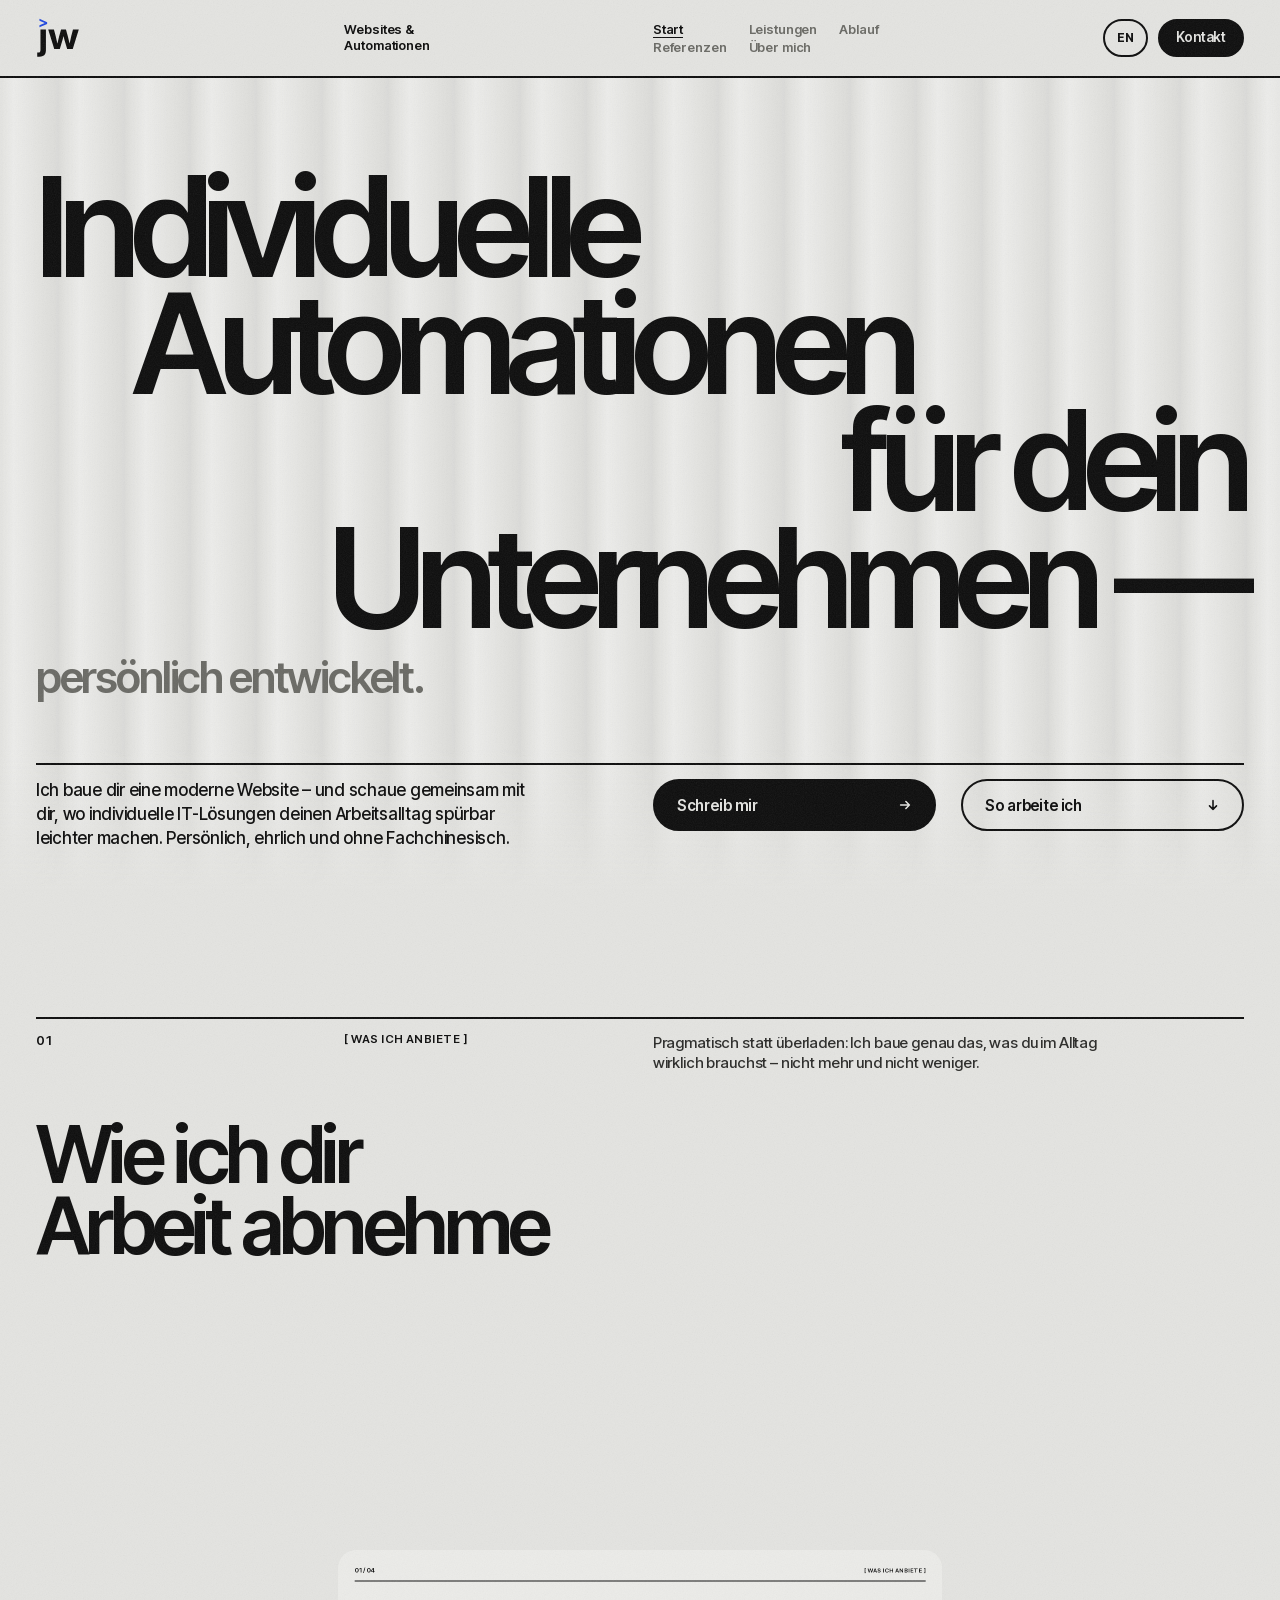
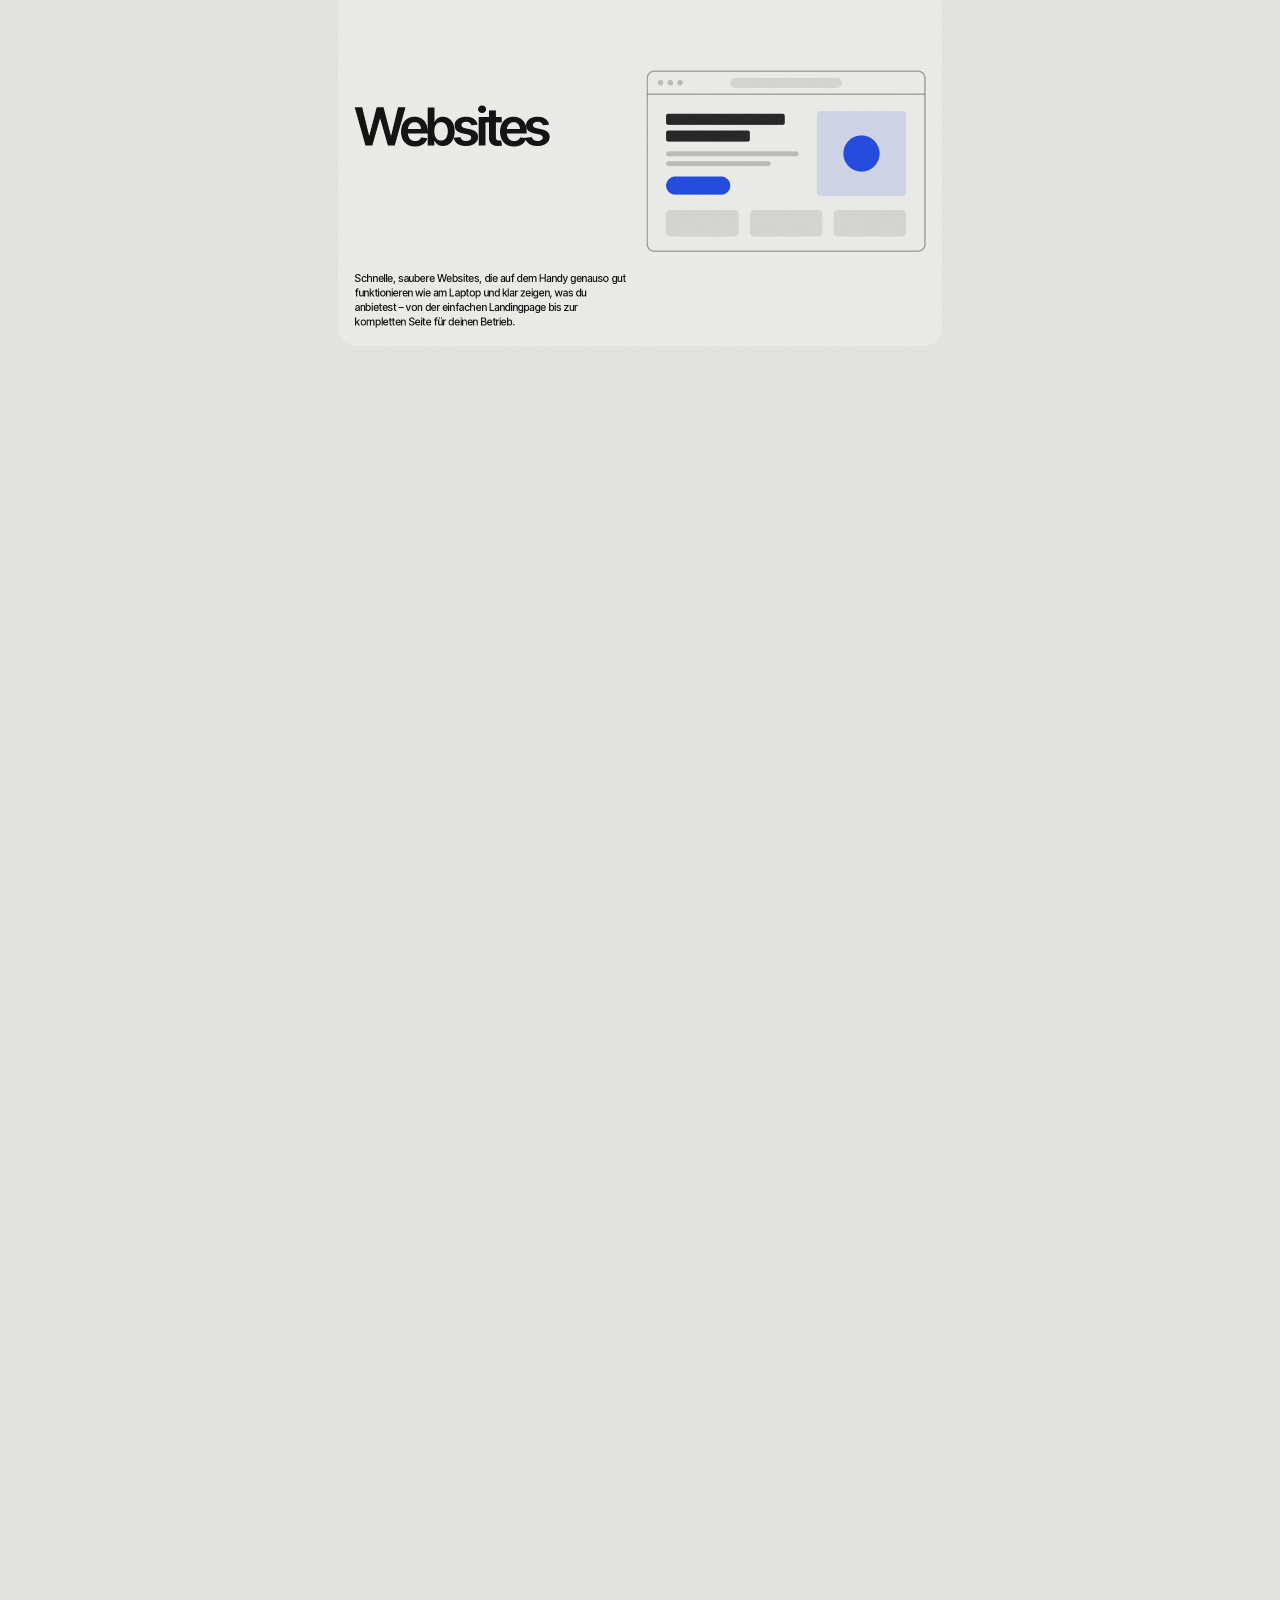
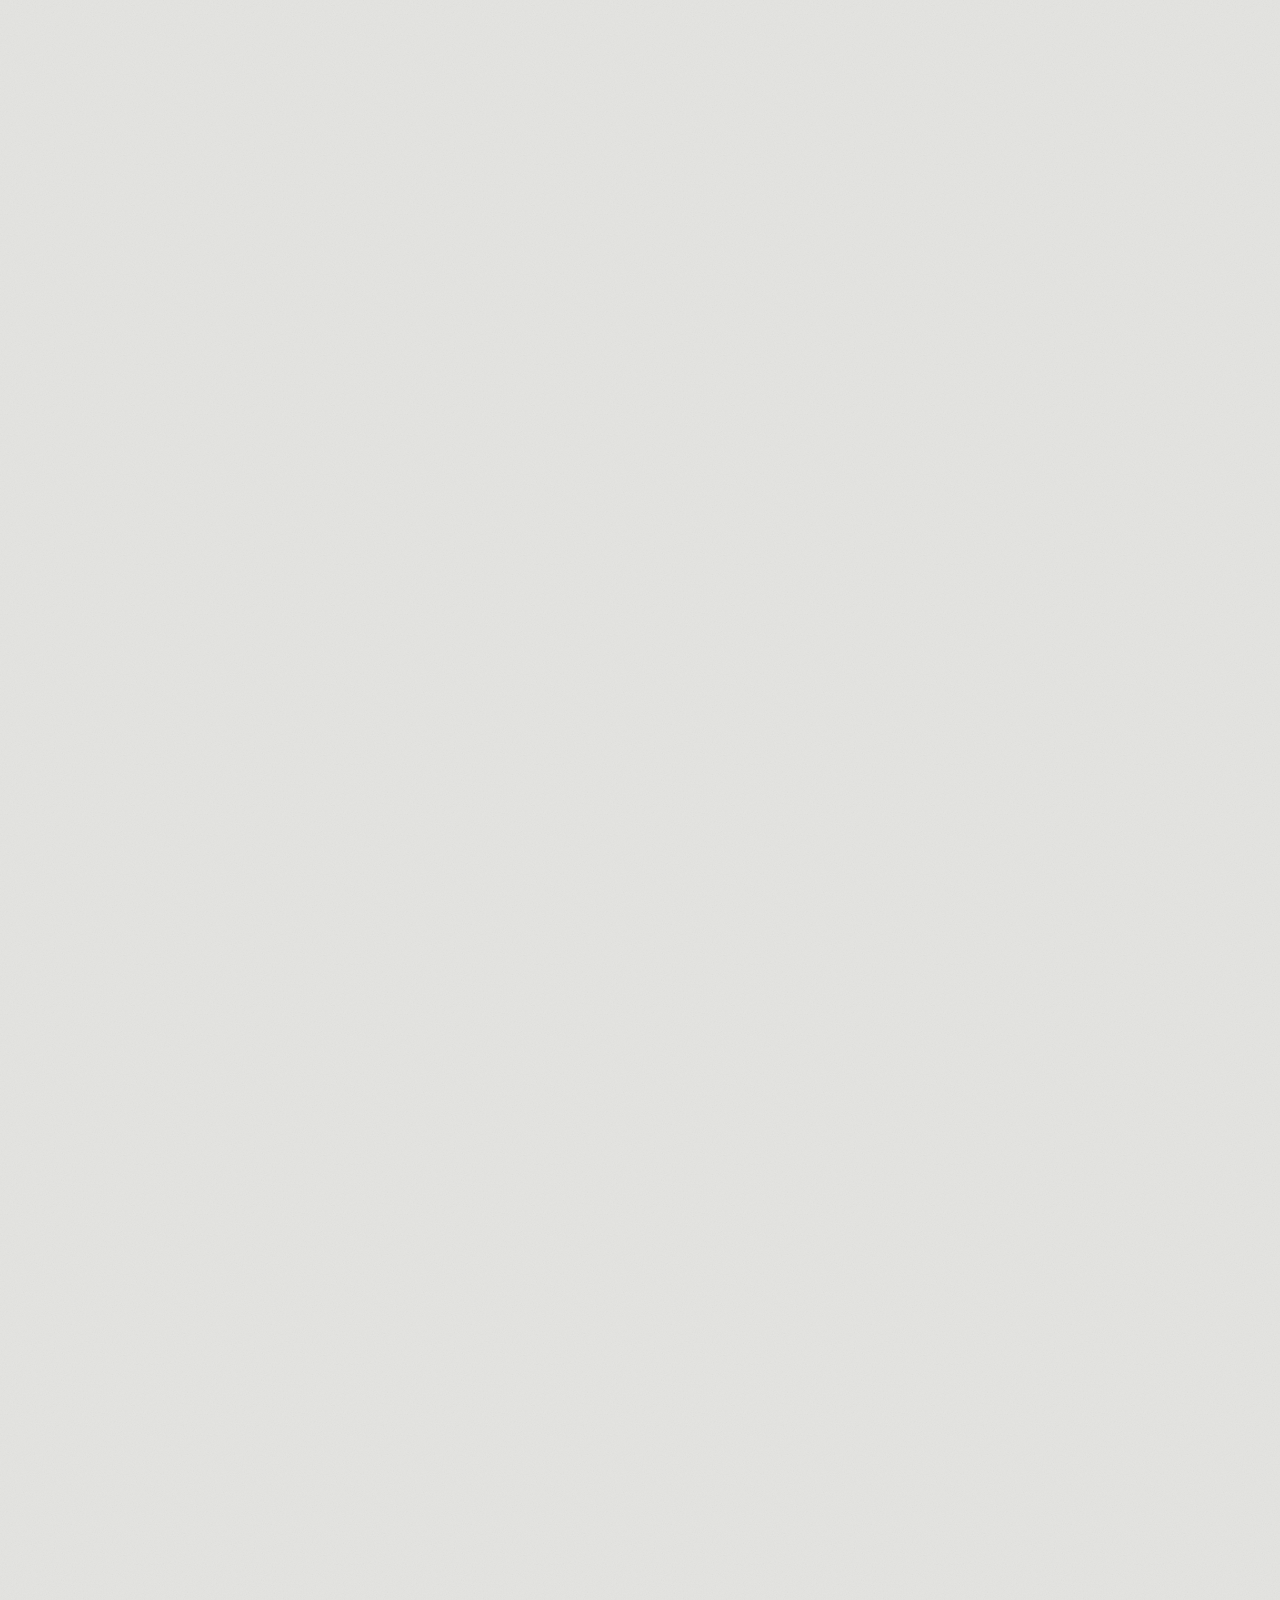
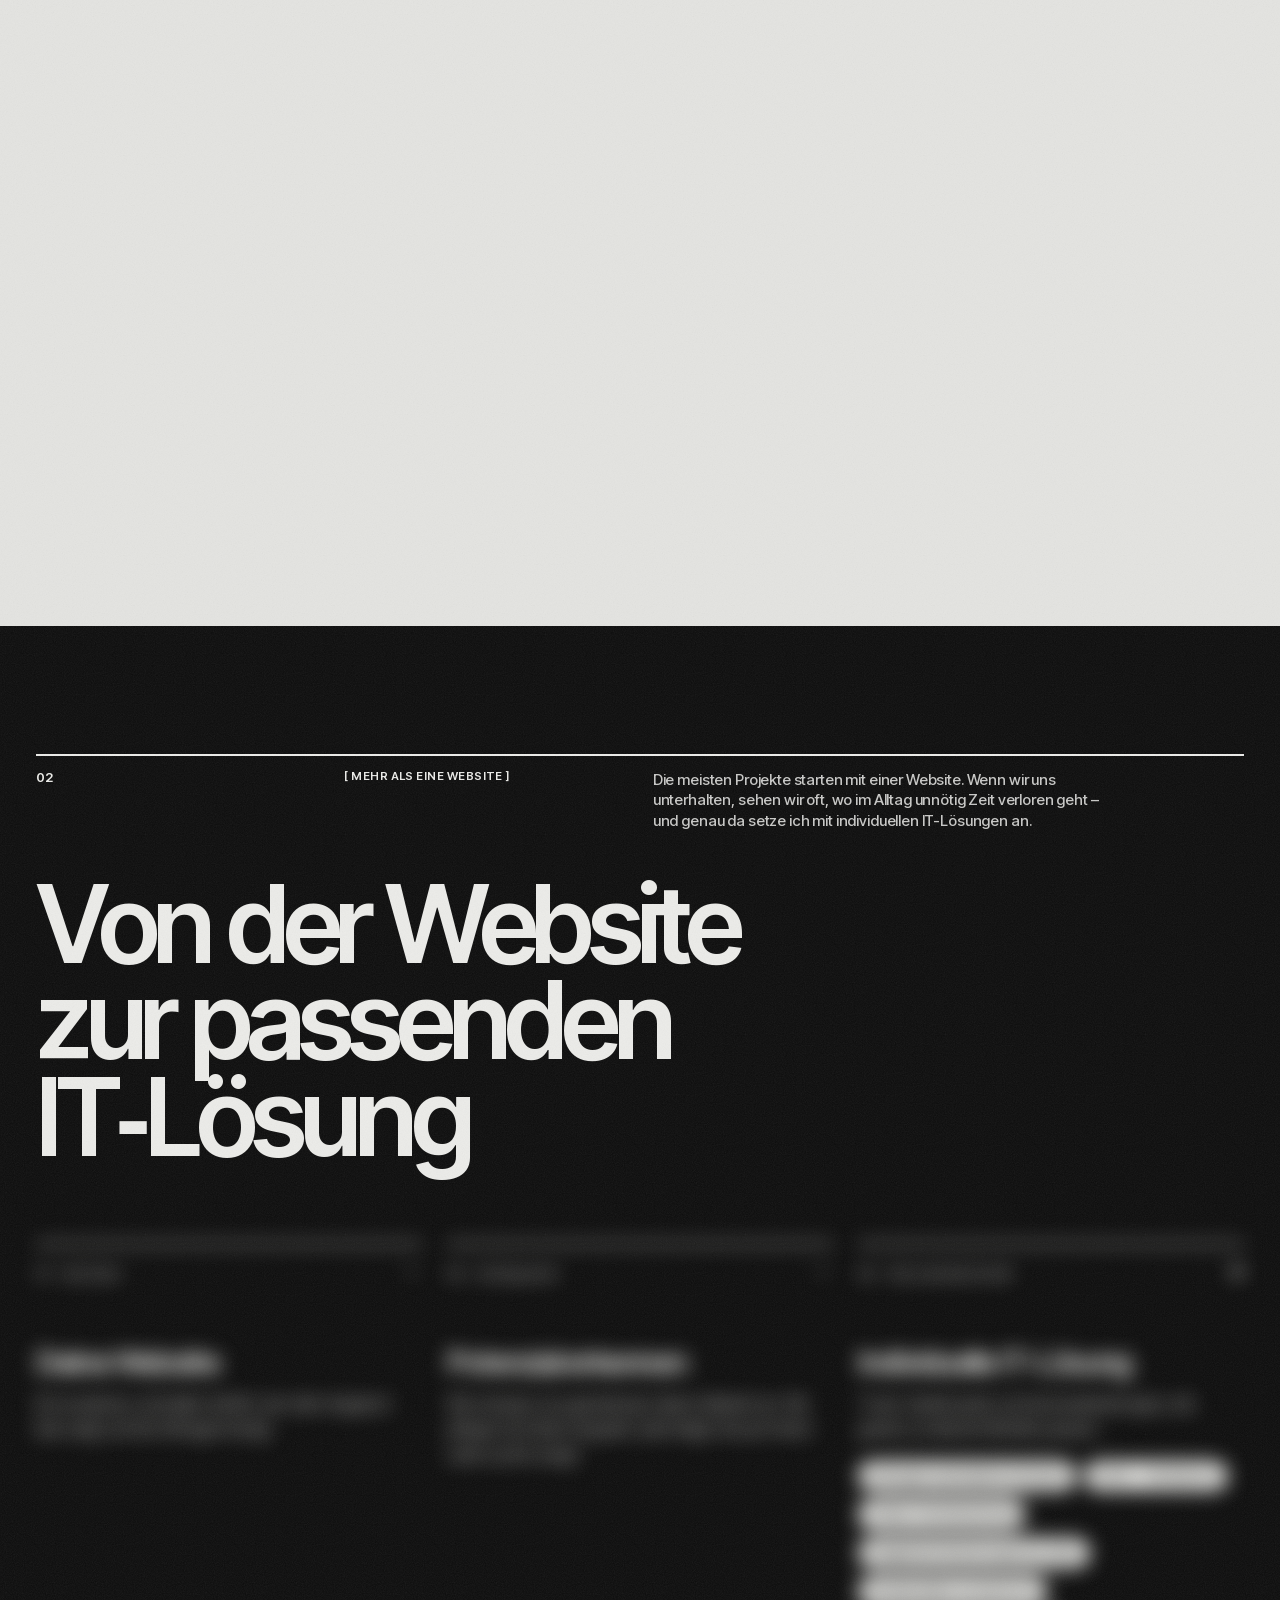
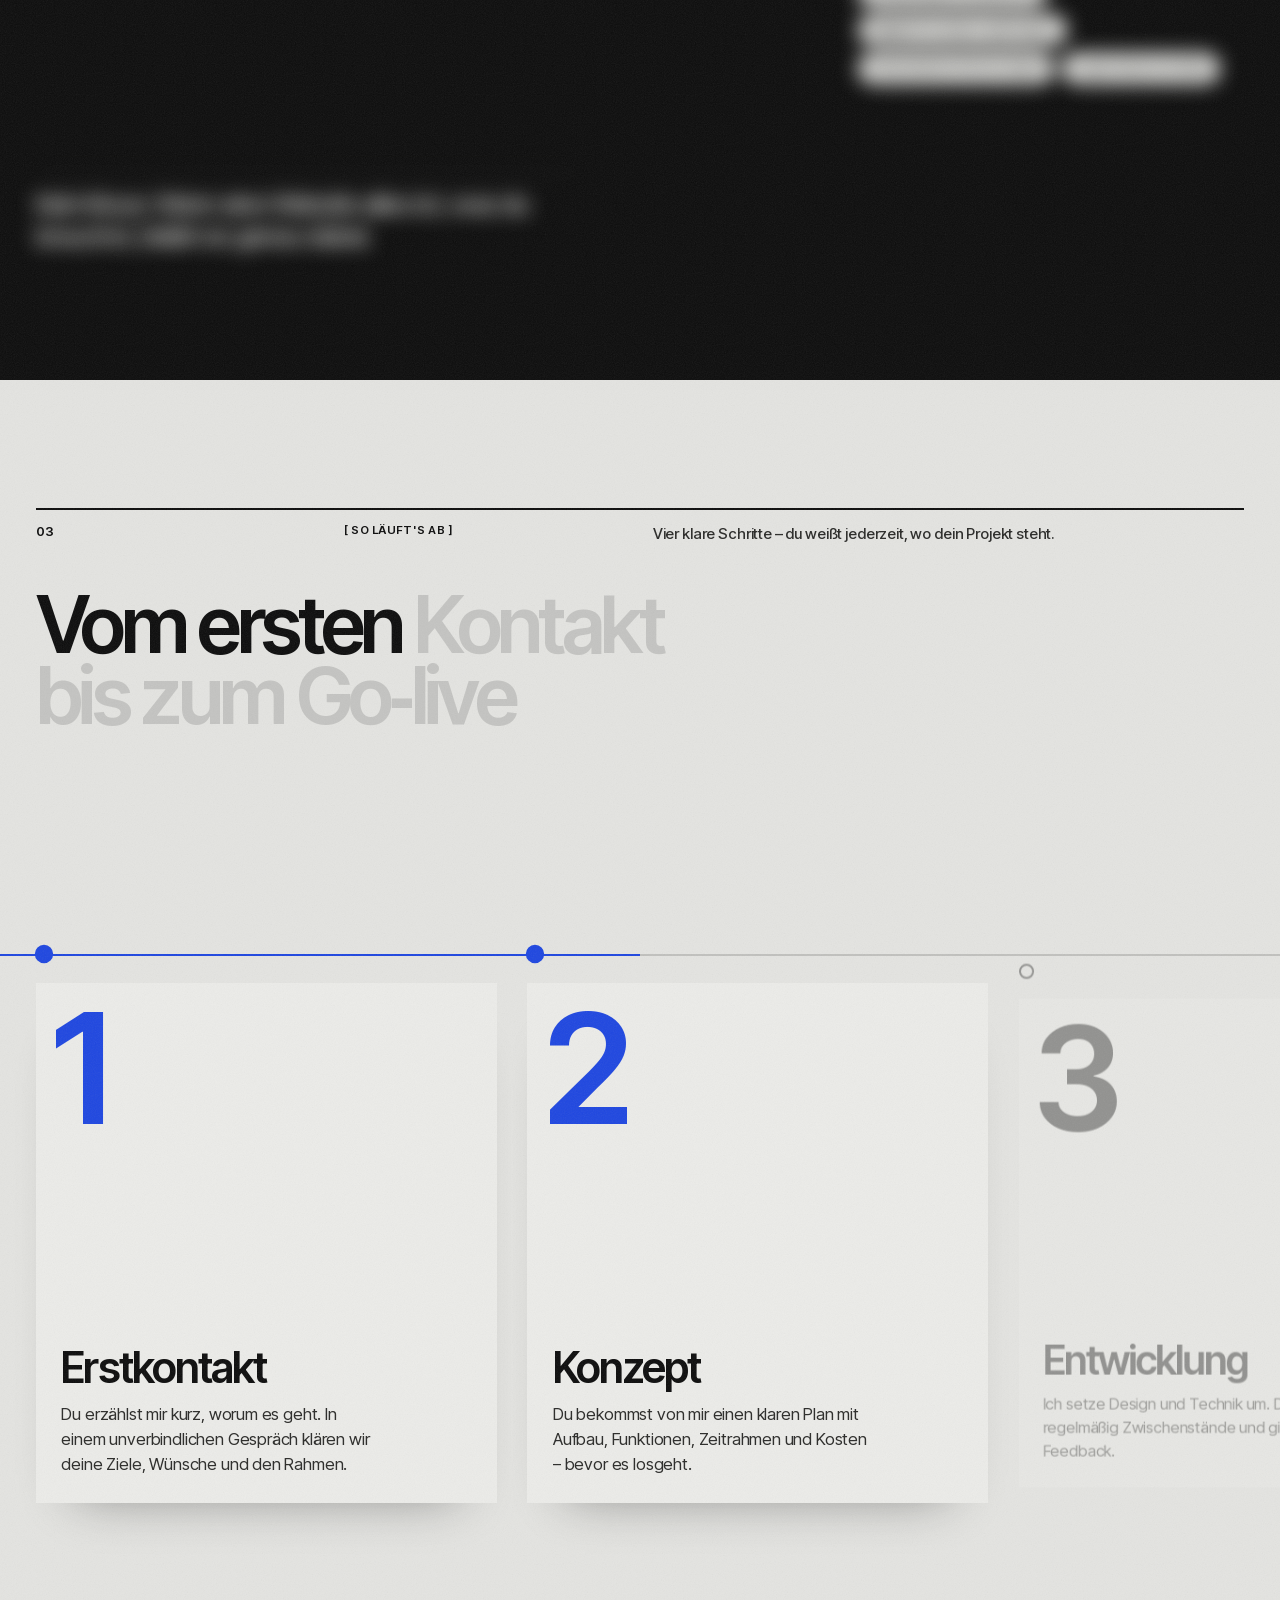
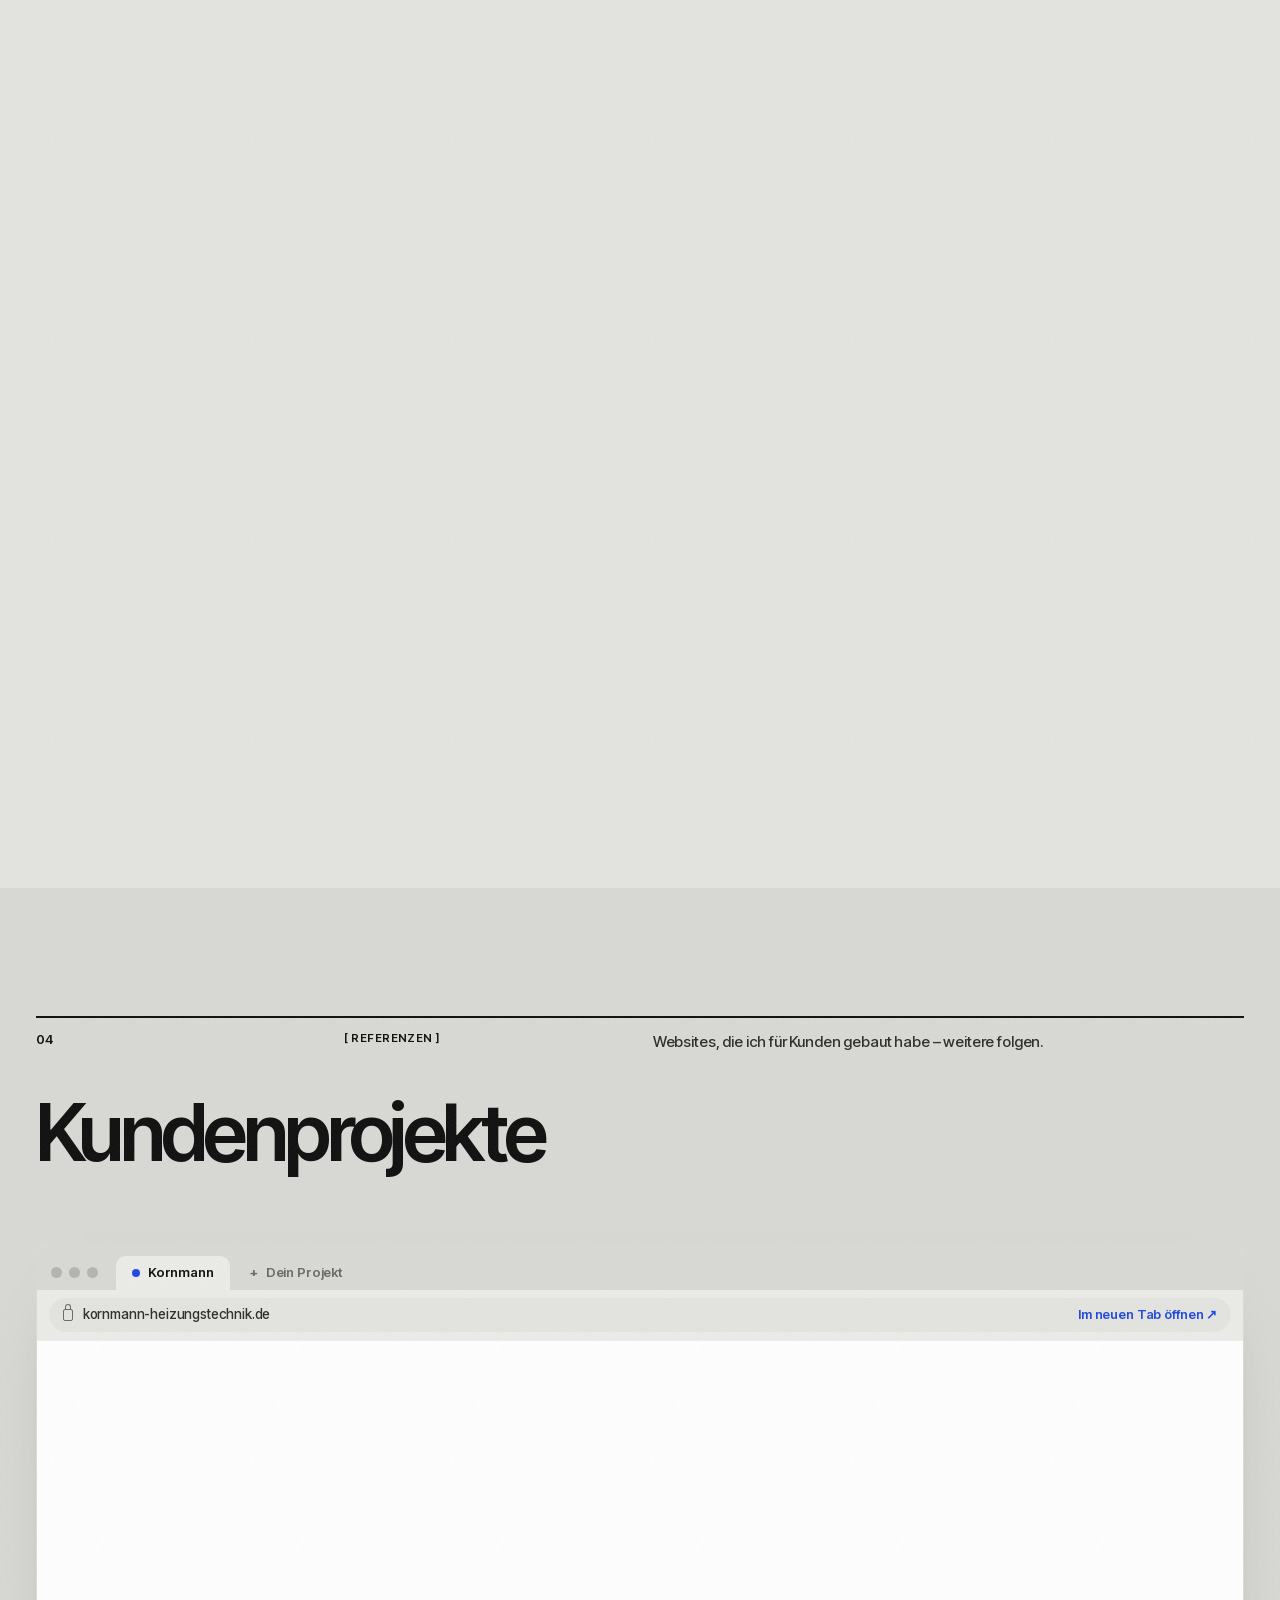
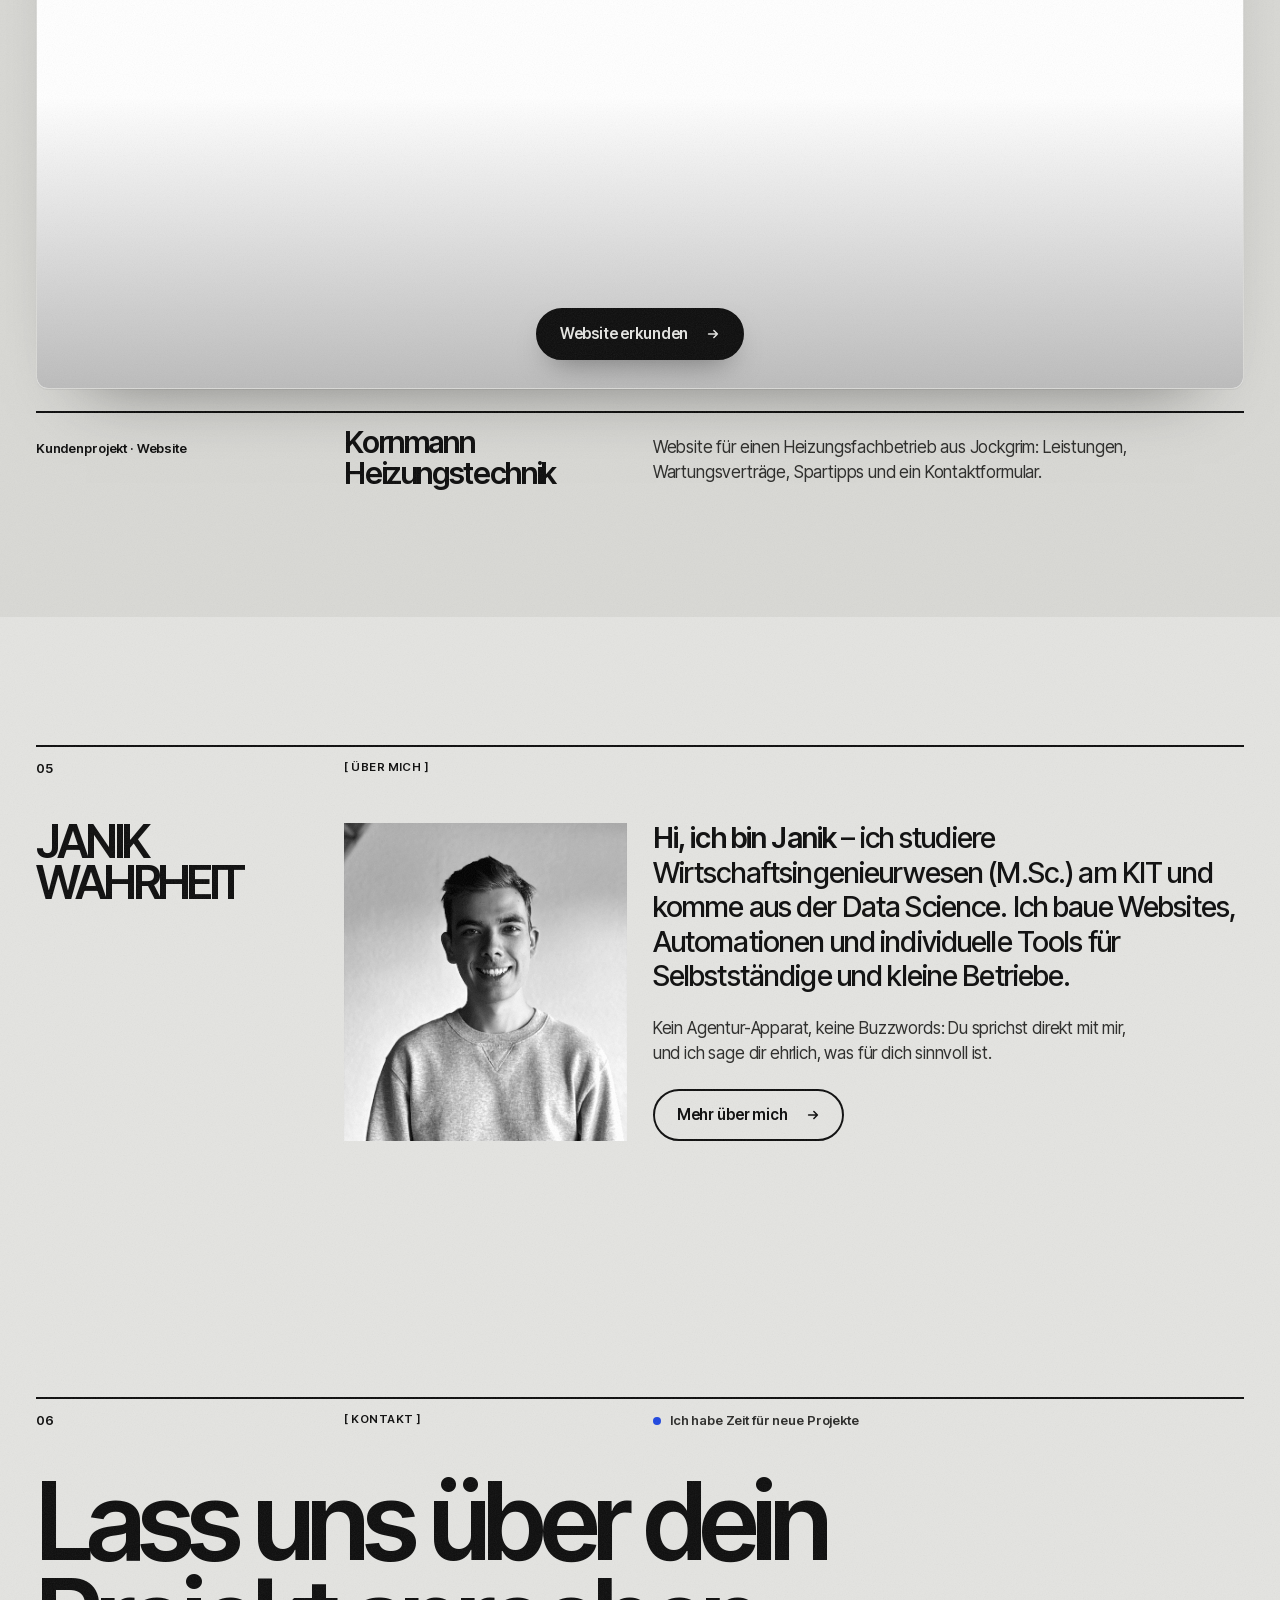
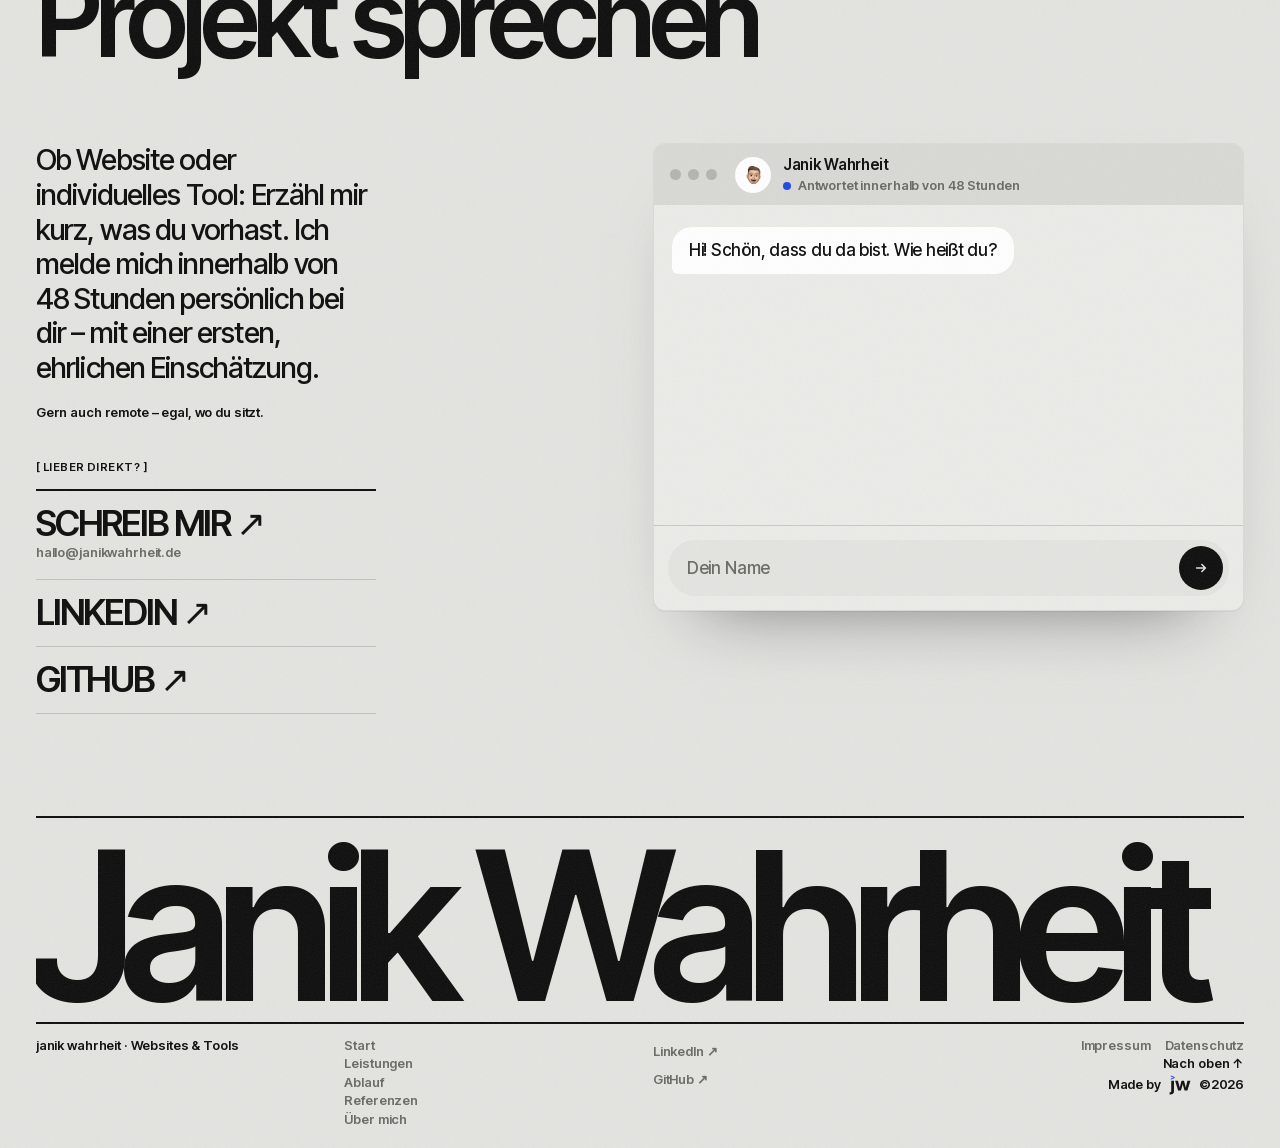
==== commit 721da7e8: "fix imprint" ====
--- a/index.html
+++ b/index.html
@@ -35,11 +35,11 @@
         <a href="index.html#process"><span data-i18n="common.nav_process">Ablauf</span></a>
         <a href="index.html#work"><span data-i18n="common.nav_work">Referenzen</span></a>
         <a href="aboutme/index.html"><span data-i18n="common.nav_about">Über mich</span></a>
-        <a class="nav-contact" href="#contact"><span data-i18n="common.nav_contact_btn">Kontakt</span></a>
+        <a class="nav-contact" href="#contact-form"><span data-i18n="common.nav_contact_btn">Kontakt</span></a>
       </nav>
       <div class="mast-actions">
         <button class="lang-toggle" id="lang-toggle" type="button" aria-label="Switch to English">EN</button>
-        <a class="btn btn-ink btn-sm mast-cta" href="#contact"><span data-i18n="common.nav_contact_btn">Kontakt</span></a>
+        <a class="btn btn-ink btn-sm mast-cta" href="#contact-form"><span data-i18n="common.nav_contact_btn">Kontakt</span></a>
         <button class="nav-toggle" id="nav-toggle" type="button" aria-label="Menü öffnen"
           data-i18n-attr="aria-label:common.nav_toggle_aria" aria-expanded="false" aria-controls="nav">
           <span></span><span></span>
@@ -60,7 +60,7 @@
 
         <div class="foot-row g4">
           <p class="hero-sub" data-i18n="home.hero_sub">Ich baue dir eine moderne Website – und schaue gemeinsam mit dir, wo individuelle IT-Lösungen deinen Arbeitsalltag spürbar leichter machen. Persönlich, ehrlich und ohne Fachchinesisch.</p>
-          <a class="btn btn-ink" href="#contact"><span data-i18n="home.hero_cta_primary">Schreib mir</span><svg class="arr" viewBox="0 0 16 16" aria-hidden="true"><path d="M3 8h10M9 4l4 4-4 4"/></svg></a>
+          <a class="btn btn-ink" href="#contact-form"><span data-i18n="home.hero_cta_primary">Schreib mir</span><svg class="arr" viewBox="0 0 16 16" aria-hidden="true"><path d="M3 8h10M9 4l4 4-4 4"/></svg></a>
           <a class="btn btn-line" href="#process"><span data-i18n="home.hero_cta_secondary">So arbeite ich</span><svg class="arr arr-down" viewBox="0 0 16 16" aria-hidden="true"><path d="M8 3v10M4 9l4 4 4-4"/></svg></a>
         </div>
       </div>
@@ -288,7 +288,7 @@
                 <p class="cta-slot-title" data-i18n-html="home.work_cta_title">Hier könnte <em>deine</em> Website stehen.</p>
                 <p class="cta-slot-text" data-i18n="home.work_cta_text">Erzähl mir kurz, was du vorhast. Ich melde mich innerhalb von 48 Stunden persönlich bei dir – mit einer ersten, ehrlichen Einschätzung.</p>
                 <div class="cta-slot-actions">
-                  <a class="btn btn-ink" href="#contact"><span data-i18n="home.work_cta_primary">Projekt anfragen</span><svg class="arr" viewBox="0 0 16 16" aria-hidden="true"><path d="M3 8h10M9 4l4 4-4 4"/></svg></a>
+                  <a class="btn btn-ink" href="#contact-form"><span data-i18n="home.work_cta_primary">Projekt anfragen</span><svg class="arr" viewBox="0 0 16 16" aria-hidden="true"><path d="M3 8h10M9 4l4 4-4 4"/></svg></a>
                   <a class="btn btn-line" href="#process"><span data-i18n="home.work_cta_secondary">So arbeite ich</span><svg class="arr arr-down" viewBox="0 0 16 16" aria-hidden="true"><path d="M8 3v10M4 9l4 4 4-4"/></svg></a>
                 </div>
               </div>
@@ -346,11 +346,69 @@
             <p class="lead" data-i18n="home.contact_sub">Ob Website oder individuelles Tool: Erzähl mir kurz, was du vorhast. Ich melde mich innerhalb von 48 Stunden persönlich bei dir – mit einer ersten, ehrlichen Einschätzung.</p>
             <p class="t-xs" data-i18n="home.contact_meta">Gern auch remote – egal, wo du sitzt.</p>
           </div>
-          <ul class="big-links">
-            <li><a href="mailto:hallo@janikwahrheit.de"><span class="bl-main"><span data-i18n="home.contact_email_btn">Schreib mir</span> <span class="bl-arr" aria-hidden="true">↗</span></span><span class="bl-sub t-xs">hallo@janikwahrheit.de</span></a></li>
-            <li><a href="https://www.linkedin.com/in/janik-wahrheit-402186225/" target="_blank" rel="noopener"><span class="bl-main"><span data-i18n="home.contact_linkedin_btn">LinkedIn</span> <span class="bl-arr" aria-hidden="true">↗</span></span></a></li>
-            <li><a href="https://github.com/janikWa" target="_blank" rel="noopener"><span class="bl-main">GitHub <span class="bl-arr" aria-hidden="true">↗</span></span></a></li>
-          </ul>
+
+          <!-- contact form as a chat: one question at a time, answers appear as bubbles; sends JSON to the form backend -->
+          <div class="chat" id="contact-form" data-chat>
+            <div class="chat-bar">
+              <span class="browser-dots" aria-hidden="true"><i></i><i></i><i></i></span>
+              <img class="chat-avatar" src="assets/img/memoji.png" alt="" width="36" height="36">
+              <p class="chat-who"><strong>Janik Wahrheit</strong><span class="t-xs"><span class="dot" aria-hidden="true"></span><span data-i18n="home.chat_status">Antwortet innerhalb von 48 Stunden</span></span></p>
+            </div>
+            <div class="chat-log" role="log" aria-live="polite" aria-label="Chatverlauf" data-i18n-attr="aria-label:home.chat_log_aria" data-chat-log>
+              <p class="chat-msg chat-msg--bot" data-i18n="home.chat_q_name">Hi! Schön, dass du da bist. Wie heißt du?</p>
+            </div>
+            <form class="chat-form" data-chat-form>
+              <div class="chat-step" data-step="name">
+                <label class="sr-only" for="cf-name" data-i18n="home.chat_l_name">Dein Name</label>
+                <div class="chat-row">
+                  <input class="chat-input" id="cf-name" name="name" type="text" required maxlength="200" autocomplete="name" placeholder="Dein Name" data-i18n-attr="placeholder:home.chat_l_name">
+                  <button class="chat-go" type="button" data-next aria-label="Weiter" data-i18n-attr="aria-label:home.chat_next"><svg class="arr" viewBox="0 0 16 16" aria-hidden="true"><path d="M3 8h10M9 4l4 4-4 4"/></svg></button>
+                </div>
+              </div>
+              <fieldset class="chat-step" data-step="topic" hidden>
+                <legend class="sr-only" data-i18n="home.chat_l_topic">Worum geht es?</legend>
+                <div class="chat-chips">
+                  <label class="chat-chip"><input type="radio" name="topic" value="Website" required><span data-i18n="home.chat_t1">Website</span></label>
+                  <label class="chat-chip"><input type="radio" name="topic" value="Automation"><span data-i18n="home.chat_t2">Automation</span></label>
+                  <label class="chat-chip"><input type="radio" name="topic" value="Individuelles Tool"><span data-i18n="home.chat_t3">Individuelles Tool</span></label>
+                  <label class="chat-chip"><input type="radio" name="topic" value="Etwas anderes"><span data-i18n="home.chat_t4">Etwas anderes</span></label>
+                </div>
+              </fieldset>
+              <div class="chat-step" data-step="message" hidden>
+                <label class="sr-only" for="cf-message" data-i18n="home.chat_l_message">Deine Nachricht</label>
+                <div class="chat-row chat-row--area">
+                  <textarea class="chat-input" id="cf-message" name="message" required maxlength="4900" rows="3" placeholder="Deine Nachricht" data-i18n-attr="placeholder:home.chat_l_message"></textarea>
+                  <button class="chat-go" type="button" data-next aria-label="Weiter" data-i18n-attr="aria-label:home.chat_next"><svg class="arr" viewBox="0 0 16 16" aria-hidden="true"><path d="M3 8h10M9 4l4 4-4 4"/></svg></button>
+                </div>
+                <p class="chat-hint chat-hint--keys t-xs" data-i18n="home.chat_hint_message">Strg/⌘ + Enter zum Weiter</p>
+              </div>
+              <div class="chat-step" data-step="contact" hidden>
+                <div class="chat-fields">
+                  <label class="chat-field"><span class="t-xs" data-i18n="home.chat_l_email">E-Mail-Adresse</span><input class="chat-input" name="email" type="email" required maxlength="254" autocomplete="email" placeholder="name@beispiel.de"></label>
+                  <label class="chat-field"><span class="t-xs" data-i18n="home.chat_l_phone">Telefon (optional)</span><input class="chat-input" name="phone" type="tel" maxlength="50" autocomplete="tel"></label>
+                </div>
+                <button class="btn btn-ink btn-sm chat-step-btn" type="button" data-next><span data-i18n="home.chat_next">Weiter</span><svg class="arr" viewBox="0 0 16 16" aria-hidden="true"><path d="M3 8h10M9 4l4 4-4 4"/></svg></button>
+              </div>
+              <div class="chat-step" data-step="send" hidden>
+                <p class="chat-hint t-xs" data-i18n-html="home.chat_privacy">Mit dem Absenden werden deine Angaben zur Bearbeitung deiner Anfrage übermittelt. Mehr dazu in der <a href="datenschutz/">Datenschutzerklärung</a>.</p>
+                <button class="btn btn-ink chat-step-btn" type="submit" data-submit><span data-i18n="home.chat_send">Nachricht senden</span><svg class="arr" viewBox="0 0 16 16" aria-hidden="true"><path d="M3 8h10M9 4l4 4-4 4"/></svg></button>
+              </div>
+              <div class="chat-step" data-step="done" hidden>
+                <button class="btn btn-line btn-sm chat-step-btn" type="button" data-restart><span data-i18n="home.chat_restart">Neue Nachricht schreiben</span></button>
+              </div>
+              <!-- honeypot: off-screen, not display:none, so bots still fill it -->
+              <div class="hp" aria-hidden="true"><label>Website <input type="text" name="website_url" tabindex="-1" autocomplete="off"></label></div>
+            </form>
+            <noscript><p class="chat-noscript t-sm">Das Formular braucht JavaScript. Schreib mir gern direkt an <a href="mailto:hallo@janikwahrheit.de">hallo@janikwahrheit.de</a>.</p></noscript>
+          </div>
+          <div class="contact-alt">
+            <p class="t-br" data-i18n="home.contact_alt">Lieber direkt?</p>
+            <ul class="big-links big-links--sm">
+              <li><a href="mailto:hallo@janikwahrheit.de"><span class="bl-main"><span data-i18n="home.contact_email_btn">Schreib mir</span> <span class="bl-arr" aria-hidden="true">↗</span></span><span class="bl-sub t-xs">hallo@janikwahrheit.de</span></a></li>
+              <li><a href="https://www.linkedin.com/in/janik-wahrheit-402186225/" target="_blank" rel="noopener"><span class="bl-main"><span data-i18n="home.contact_linkedin_btn">LinkedIn</span> <span class="bl-arr" aria-hidden="true">↗</span></span></a></li>
+              <li><a href="https://github.com/janikWa" target="_blank" rel="noopener"><span class="bl-main">GitHub <span class="bl-arr" aria-hidden="true">↗</span></span></a></li>
+            </ul>
+          </div>
         </div>
       </div>
     </section>
--- a/css/style.css
+++ b/css/style.css
@@ -75,6 +75,8 @@
 ul, ol { list-style: none; }
 a { color: inherit; text-decoration: none; }
 button { font: inherit; color: inherit; }
+[hidden] { display: none !important; }
+.sr-only { position: absolute; width: 1px; height: 1px; padding: 0; margin: -1px; overflow: hidden; clip: rect(0, 0, 0, 0); white-space: nowrap; border: 0; }
 ::selection { background: var(--blue); color: #fff; }
 :focus-visible { outline: 2px solid var(--blue); outline-offset: 3px; }
 
@@ -444,8 +446,11 @@
 .contact { padding-bottom: clamp(64px, 8vw, 120px); }
 .contact .h2--xl { max-width: 12ch; }
 .contact-grid { row-gap: 40px; align-items: start; }
-.contact-copy { grid-column: 1 / span 2; display: flex; flex-direction: column; gap: 20px; max-width: 34ch; }
-.big-links { grid-column: 3 / span 2; border-top: var(--thick) solid var(--ink); }
+.contact-copy { grid-column: 1 / span 2; grid-row: 1; display: flex; flex-direction: column; gap: 20px; max-width: 34ch; }
+.contact-alt { grid-column: 1 / span 2; grid-row: 2; align-self: end; display: flex; flex-direction: column; gap: 14px; max-width: 34ch; }
+.big-links { border-top: var(--thick) solid var(--ink); }
+.contact-grid > .big-links { grid-column: 3 / span 2; }
+.big-links--sm .bl-main { font-size: clamp(1.8rem, 2.8vw, 2.8rem); }
 .big-links li { border-bottom: 1px solid var(--hair); }
 .big-links a { display: flex; flex-direction: column; gap: 6px; padding: 16px 0 18px; }
 .bl-main { font: 600 clamp(2.4rem, 5.2vw, 5.4rem)/.9 var(--font); letter-spacing: -.06em; text-transform: uppercase; transition: color .25s, letter-spacing .5s var(--ease); }
@@ -453,6 +458,60 @@
 .big-links a:hover .bl-main { color: var(--blue); }
 .big-links a:hover .bl-arr { transform: translate(6px, -6px); }
 .bl-sub { color: var(--mute); }
+
+/* contact chat */
+.chat { grid-column: 3 / span 2; grid-row: 1 / span 2; position: relative; display: flex; flex-direction: column; background: var(--card); border-radius: 12px; overflow: hidden; border: 1px solid rgba(0, 0, 0, .08); box-shadow: 0 1px 0 rgba(0, 0, 0, .05), 0 40px 70px -50px rgba(0, 0, 0, .55); }
+.chat-bar { display: flex; align-items: center; gap: 12px; padding: 12px 16px; background: var(--bg-2); }
+.chat-bar .browser-dots { padding: 0; margin-right: 6px; }
+.chat-avatar { width: 36px; height: 36px; border-radius: 50%; background: var(--bg); object-fit: cover; flex: none; }
+.chat-who { display: flex; flex-direction: column; gap: 3px; min-width: 0; }
+.chat-who strong { font: 600 .95rem/1.2 var(--font); letter-spacing: -.01em; }
+.chat-who .t-xs { display: inline-flex; align-items: center; gap: 7px; color: var(--mute); }
+.chat-log { display: flex; flex-direction: column; align-items: flex-start; gap: 10px; padding: 22px 18px; min-height: 320px; max-height: min(58svh, 540px); overflow-y: auto; overscroll-behavior: contain; scroll-behavior: smooth; }
+.chat-msg { max-width: 82%; padding: .7em 1em; border-radius: 20px; font: 500 1.0625rem/1.35 var(--font); letter-spacing: -.015em; white-space: pre-wrap; overflow-wrap: anywhere; animation: chat-in .45s var(--ease) both; }
+.chat-msg--bot { background: #fff; color: var(--ink); border-bottom-left-radius: 6px; }
+.chat-msg--ok { background: var(--blue); color: #fff; }
+.chat-msg--err { box-shadow: inset 3px 0 0 #C2361B; }
+.chat-msg--me { align-self: flex-end; background: var(--ink); color: var(--bg); border: 0; border-bottom-right-radius: 6px; text-align: left; cursor: pointer; transition: background-color .25s; }
+.chat-msg--me:hover:not(:disabled) { background: var(--blue); color: #fff; }
+.chat-msg--me:disabled { cursor: default; }
+.chat-typing { display: inline-flex; gap: 5px; padding: 15px 16px; background: #fff; border-radius: 20px; border-bottom-left-radius: 6px; animation: chat-in .3s var(--ease) both; }
+.chat-typing i { width: 7px; height: 7px; border-radius: 50%; background: var(--mute); animation: chat-dot 1s infinite; }
+.chat-typing i:nth-child(2) { animation-delay: .15s; }
+.chat-typing i:nth-child(3) { animation-delay: .3s; }
+@keyframes chat-in { from { opacity: 0; transform: translateY(8px) scale(.98); } }
+@keyframes chat-dot { 0%, 60%, 100% { opacity: .3; transform: none; } 30% { opacity: 1; transform: translateY(-3px); } }
+
+.chat-form { border-top: 1px solid var(--hair); padding: 14px; }
+.chat-step { border: 0; margin: 0; padding: 0; min-width: 0; }
+.chat-row { display: flex; align-items: flex-end; gap: 8px; padding: 5px 5px 5px 18px; background: var(--bg); border-radius: 27px; border: 1.5px solid transparent; transition: border-color .2s; }
+.chat-row--area { border-radius: 22px; }
+.chat-row:focus-within, .chat-field .chat-input:focus { border-color: var(--ink); }
+.chat-input { width: 100%; min-width: 0; border: 0; background: transparent; color: var(--ink); font: 500 1.0625rem/1.35 var(--font); letter-spacing: -.01em; }
+.chat-input::placeholder { color: var(--mute); }
+.chat-row .chat-input { flex: 1; padding: 10px 0; outline: none; resize: none; }
+.chat-go { flex: none; width: 44px; height: 44px; display: grid; place-items: center; border: 0; border-radius: 50%; background: var(--ink); color: var(--bg); cursor: pointer; transition: background-color .25s, color .25s; }
+.chat-go:hover { background: var(--blue); color: #fff; }
+.chat-go:hover .arr { transform: translateX(2px); }
+.chat-chips { display: flex; flex-wrap: wrap; gap: 8px; }
+.chat-chip { position: relative; }
+.chat-chip input { position: absolute; opacity: 0; width: 1px; height: 1px; }
+.chat-chip span { display: inline-flex; align-items: center; height: 44px; padding: 0 18px; border-radius: 999px; border: var(--thick) solid var(--ink); font: 600 .95rem/1 var(--font); letter-spacing: -.01em; cursor: pointer; transition: background-color .25s, color .25s; }
+.chat-chip span:hover, .chat-chip input:checked + span { background: var(--ink); color: var(--bg); }
+.chat-chip input:focus-visible + span { outline: 2px solid var(--blue); outline-offset: 3px; }
+.chat-fields { display: grid; grid-template-columns: repeat(2, minmax(0, 1fr)); gap: 10px; }
+.chat-field { display: flex; flex-direction: column; gap: 6px; }
+.chat-field > span { color: var(--mute); padding-left: 4px; }
+.chat-field .chat-input { padding: 12px 14px; background: var(--bg); border: 1.5px solid transparent; border-radius: 14px; outline: none; transition: border-color .2s; }
+.chat-step-btn { margin-top: 12px; }
+.chat-hint { color: var(--mute); margin: 8px 4px 0; }
+@media (hover: none) { .chat-hint--keys { display: none; } }
+.chat-hint a { text-decoration: underline; text-underline-offset: 2px; }
+.chat-step[data-step="send"] .chat-hint { margin-top: 0; }
+.chat-noscript { padding: 14px 18px; border-top: 1px solid var(--hair); }
+.chat-noscript a { text-decoration: underline; }
+html:not(.js) .chat-form { display: none; }
+.hp { position: absolute; left: -9999px; width: 1px; height: 1px; overflow: hidden; }
 
 /* footer */
 .foot { padding-bottom: 20px; overflow: hidden; }
@@ -648,6 +707,9 @@
   .code li::before { width: 32px; }
   .bcap .h3, .bcap p { grid-column: 1 / -1; }
   .browser-view { height: 70svh; }
+  .chat-log { padding: 18px 14px; min-height: 280px; }
+  .chat-msg { max-width: 90%; font-size: 1rem; }
+  .chat-fields { grid-template-columns: minmax(0, 1fr); }
   .tech-cat { padding-top: 0; }
   .cv-row h3, .cv-row p { grid-column: 1; }
 }
@@ -676,7 +738,7 @@
   .teaser-name { grid-column: 1 / -1; }
   .teaser-photo { grid-column: 1 / span 2; max-width: 420px; }
   .teaser-text { grid-column: 3 / span 2; }
-  .contact-copy, .big-links { grid-column: 1 / -1; }
+  .contact-copy, .contact-alt, .chat, .contact-grid > .big-links { grid-column: 1 / -1; grid-row: auto; }
   .contact-copy { max-width: 52ch; }
 }
 
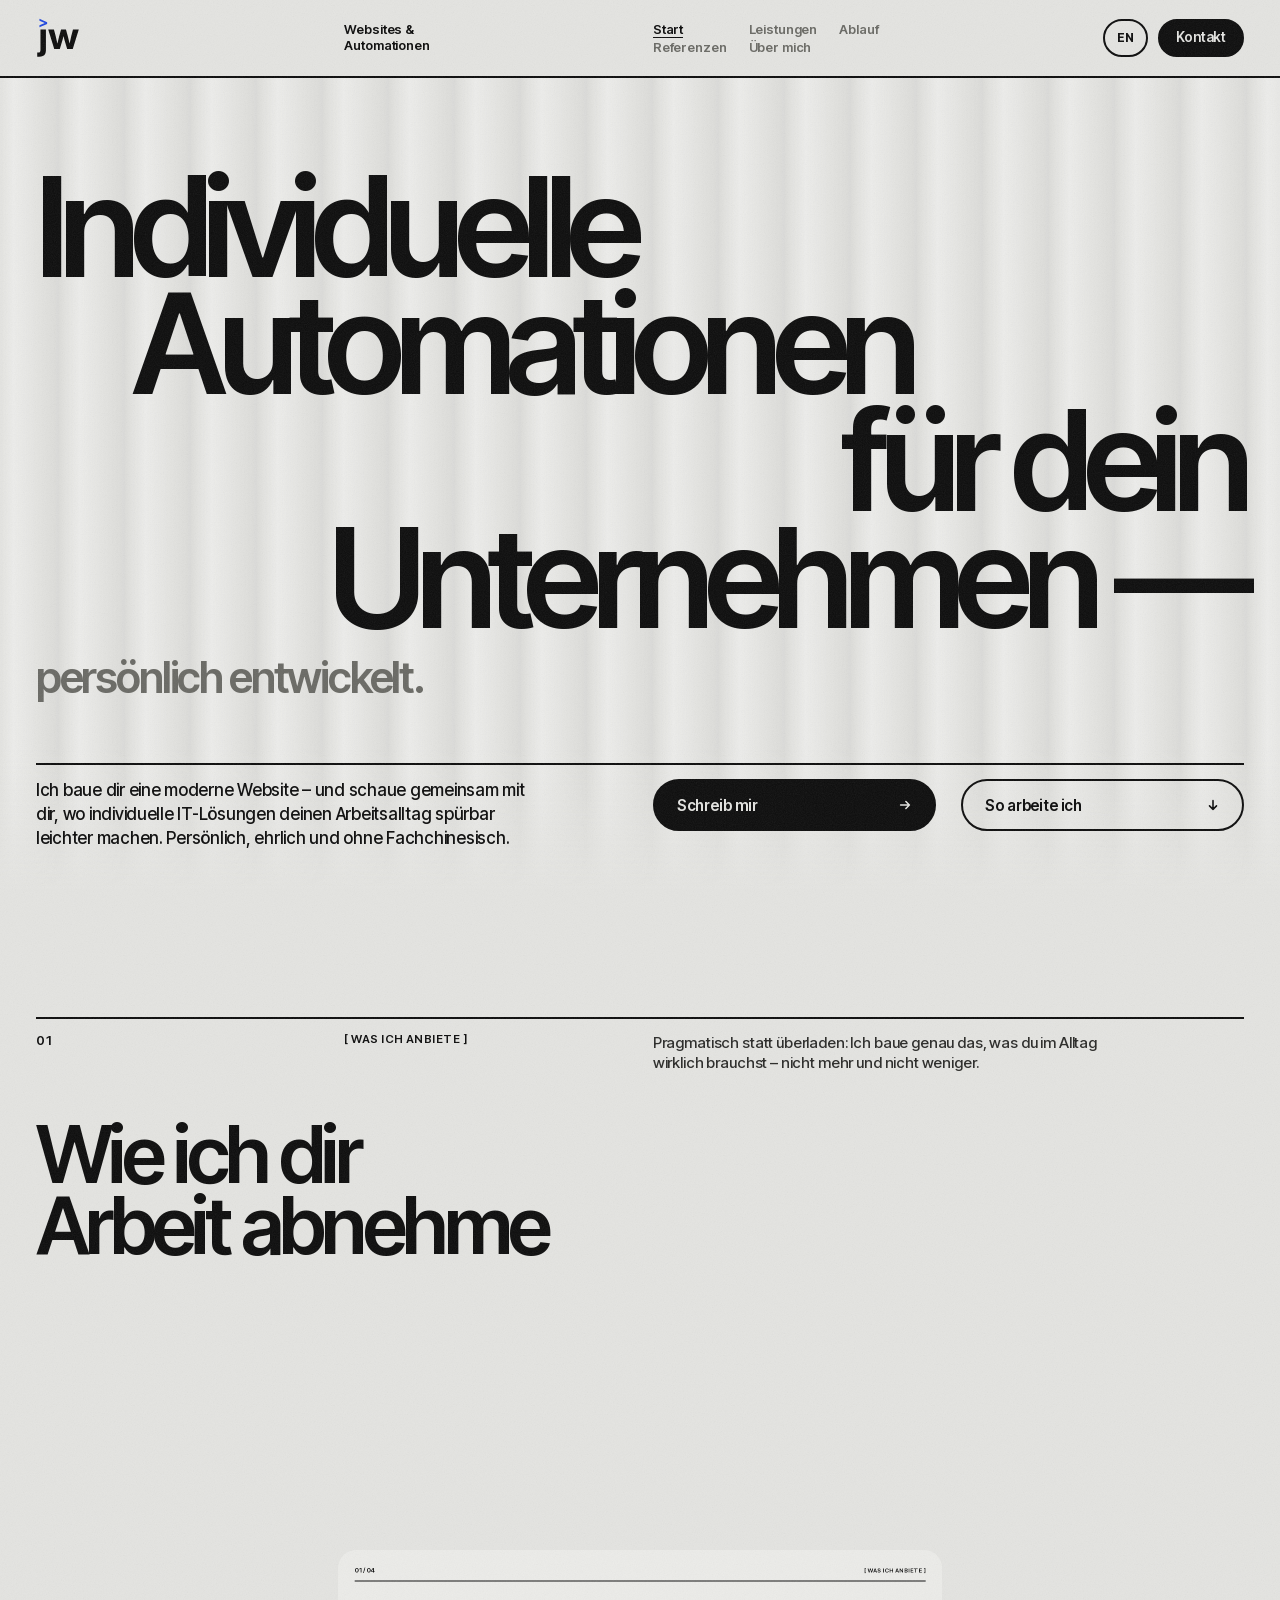
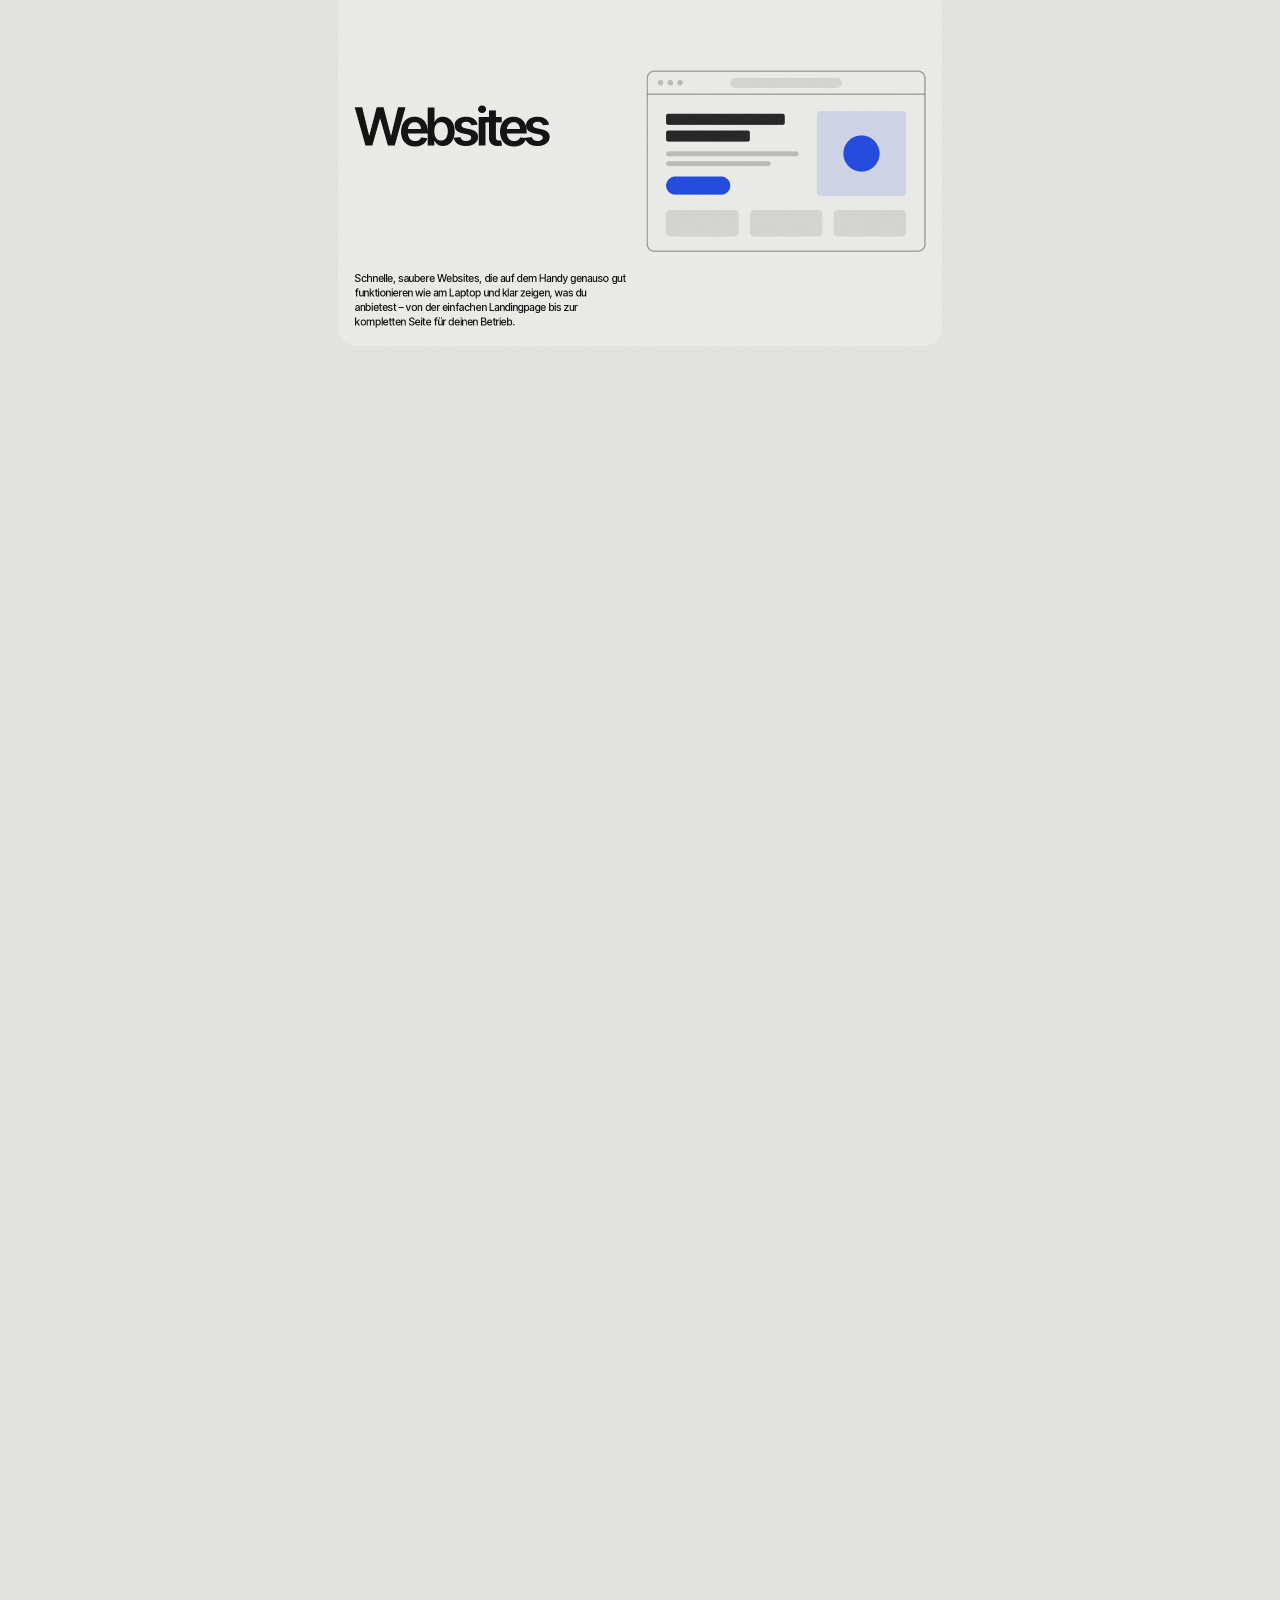
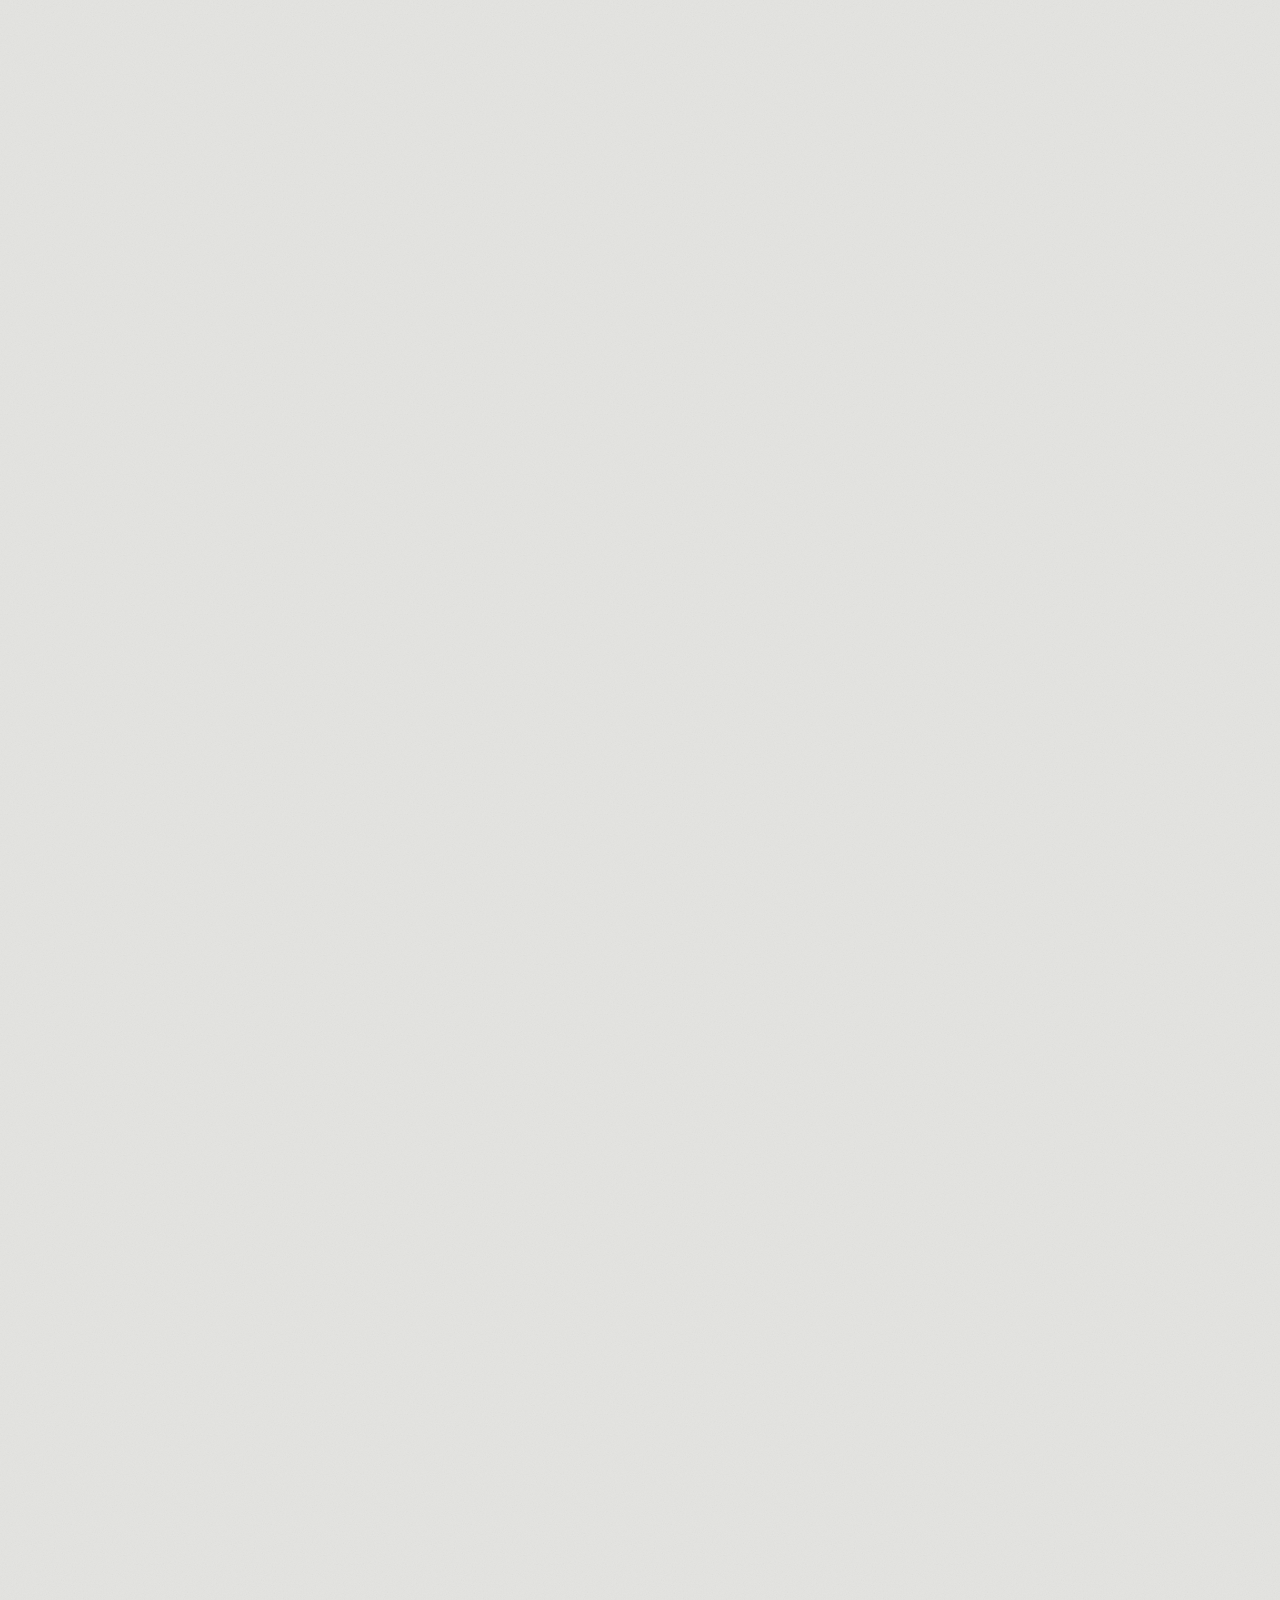
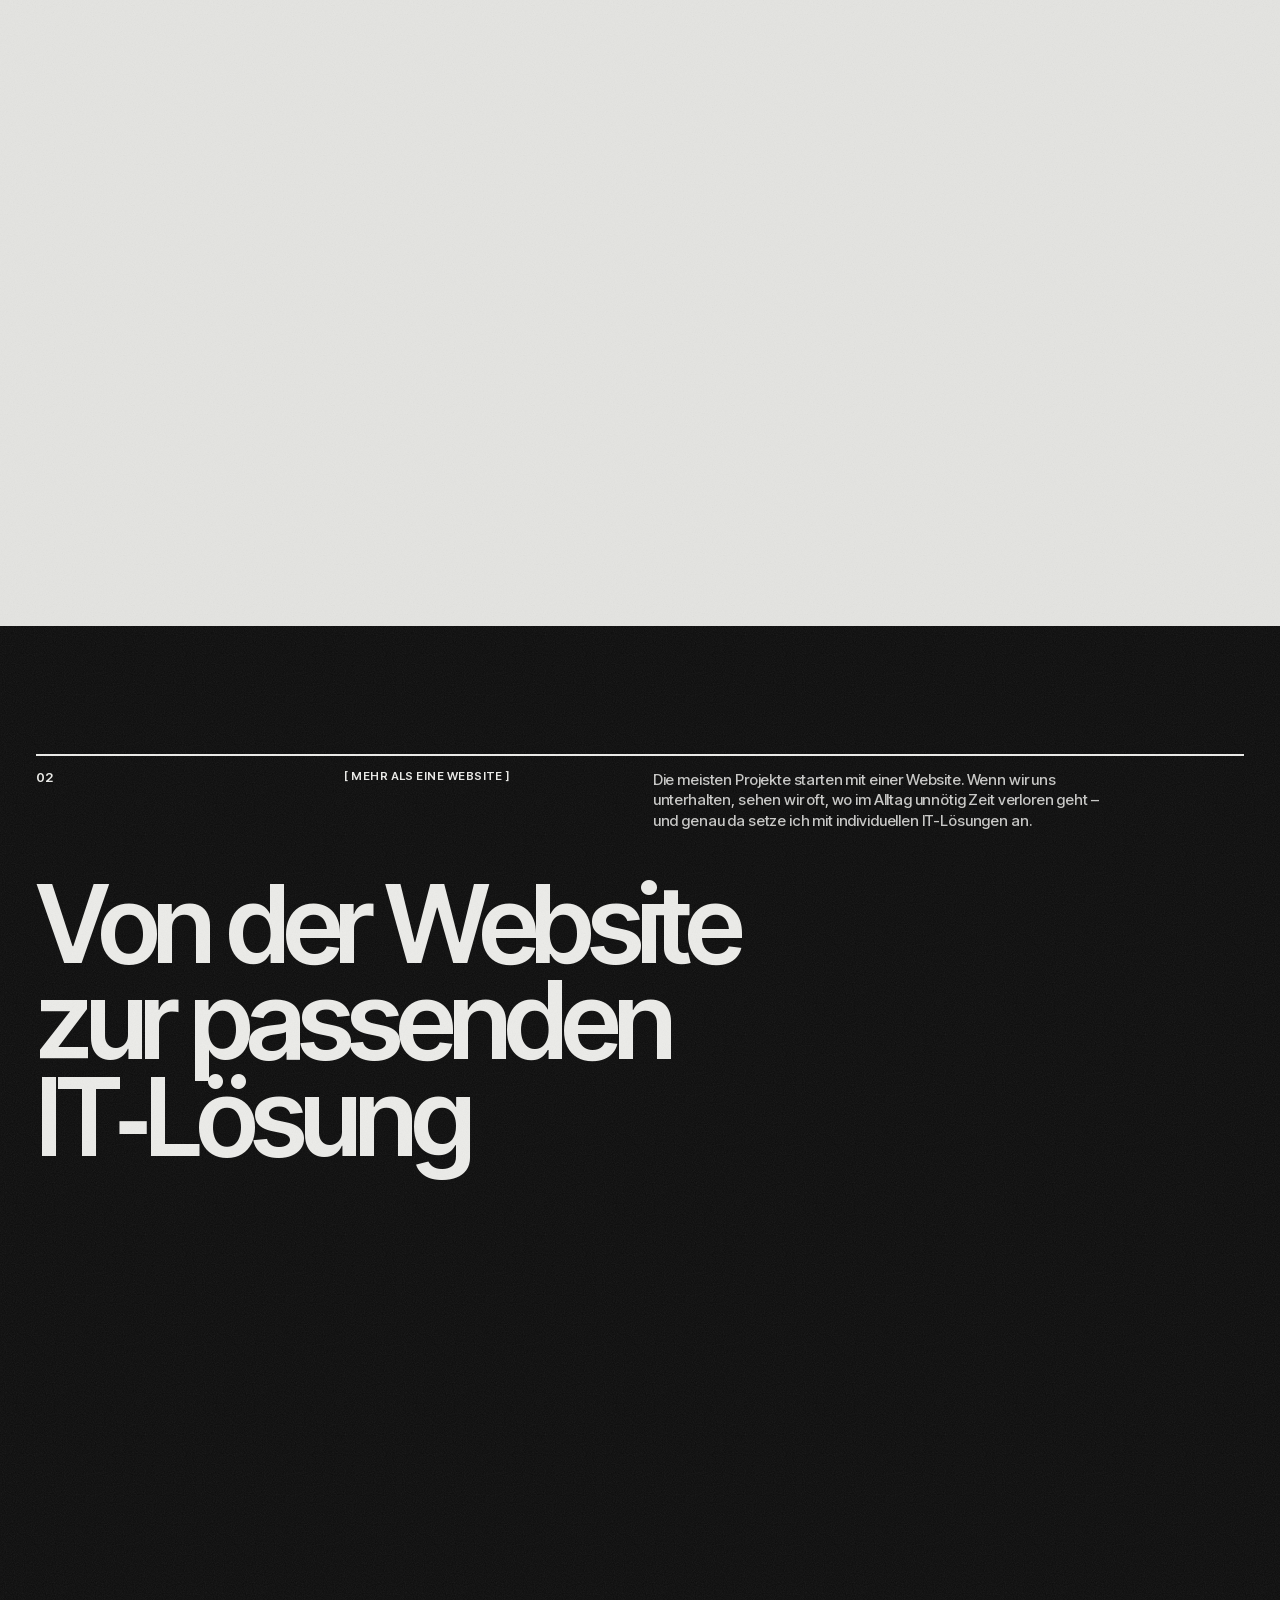
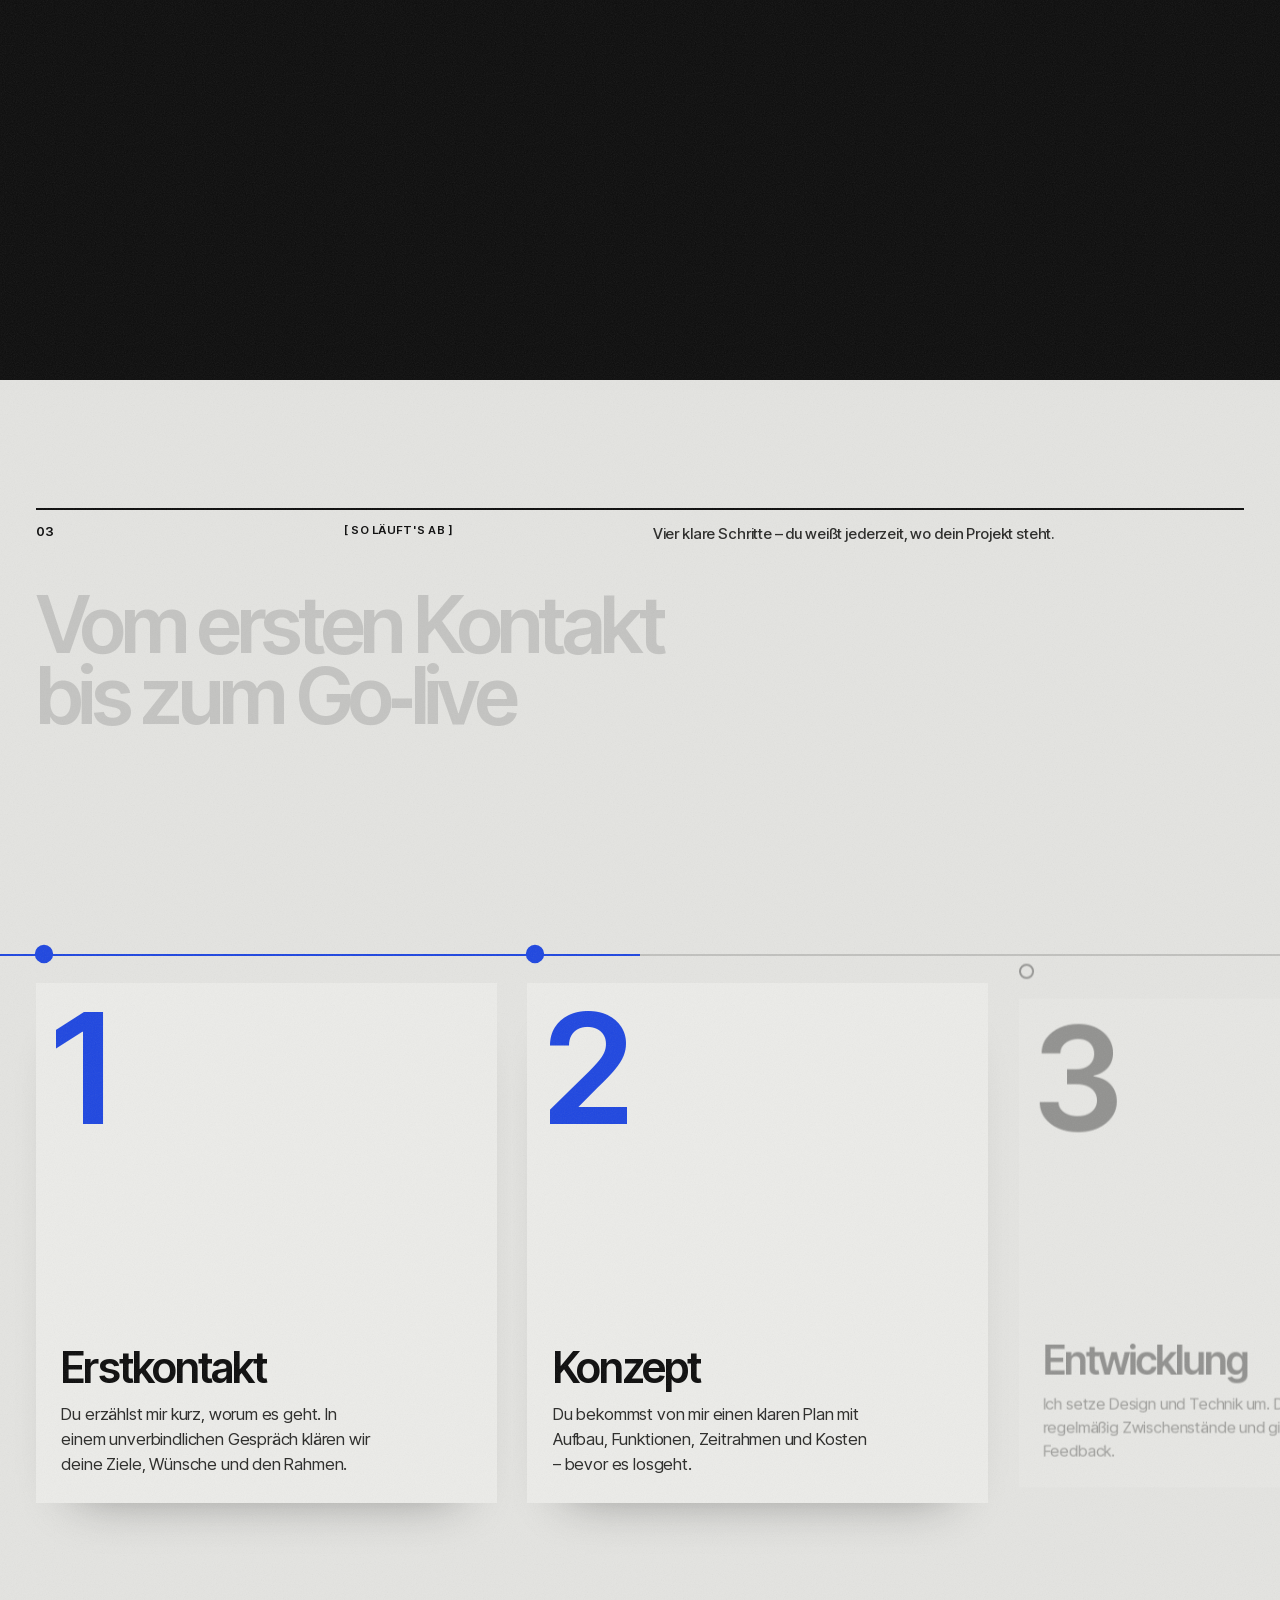
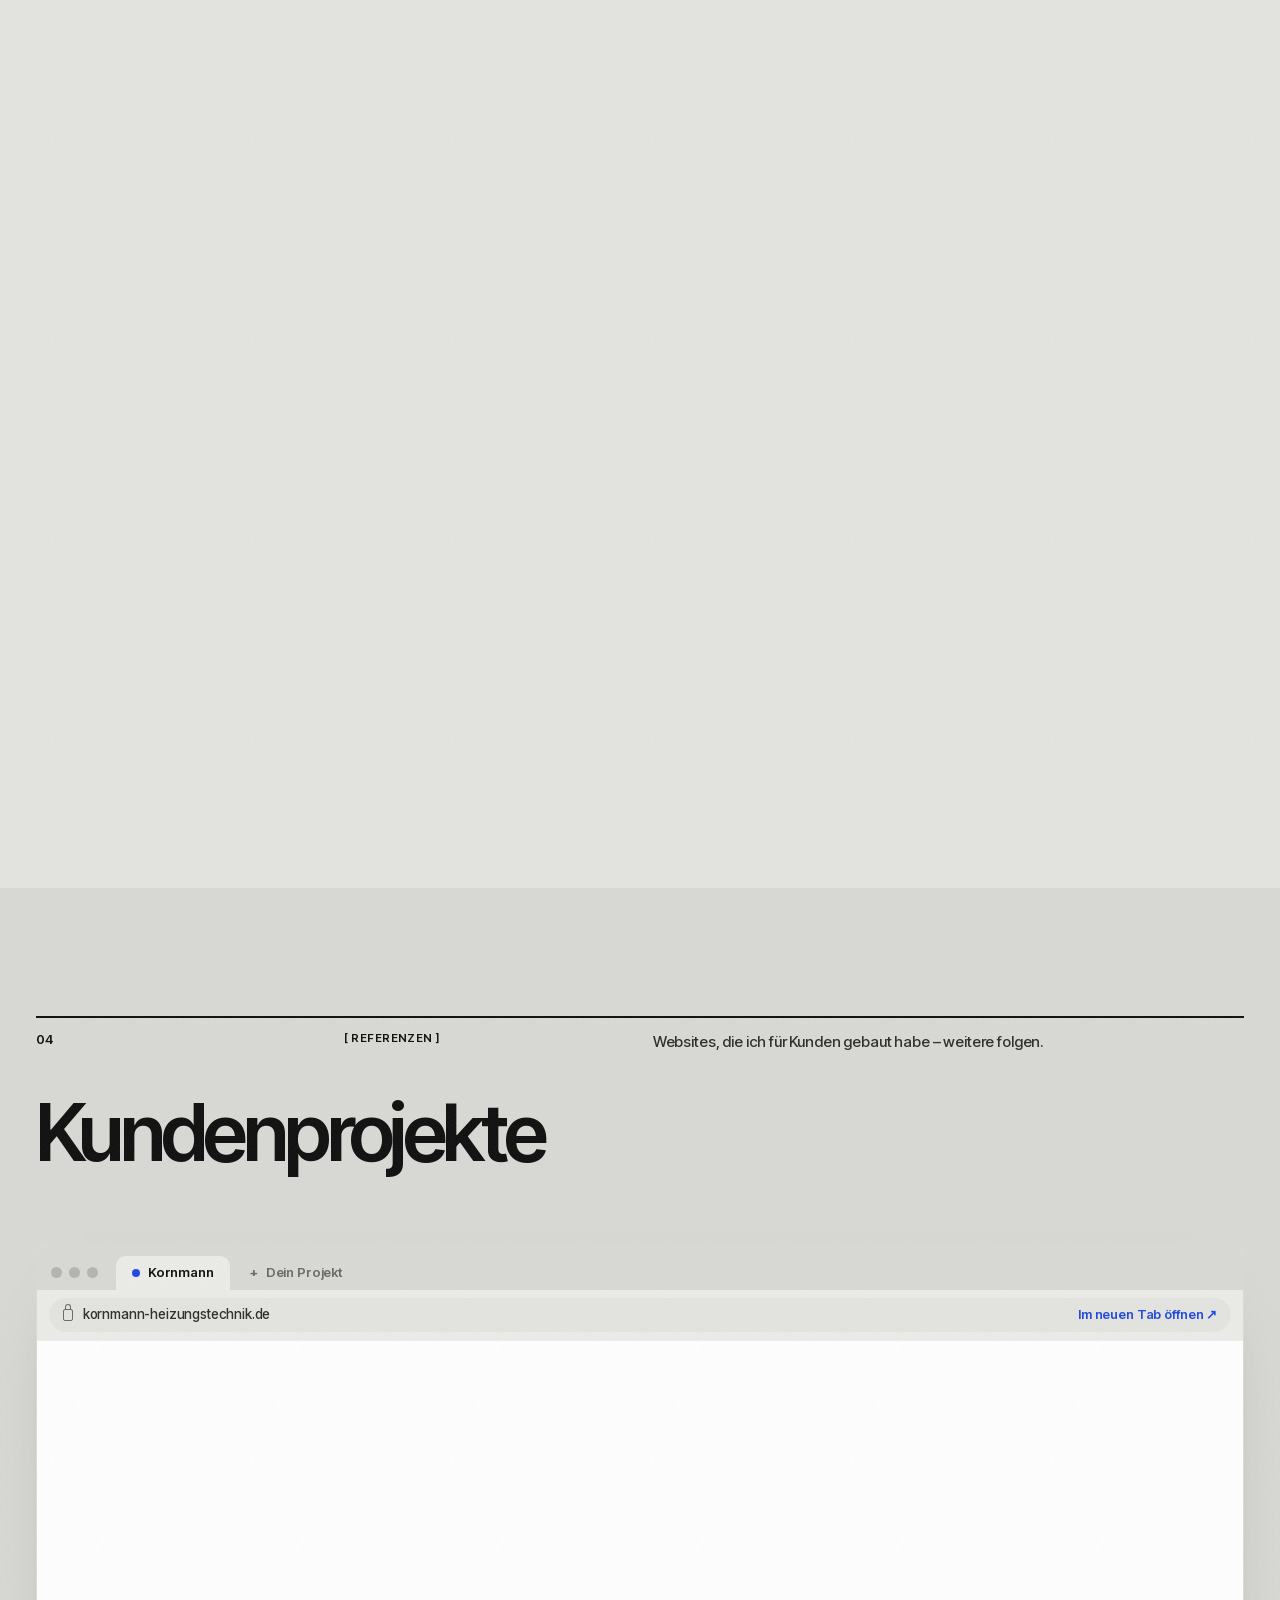
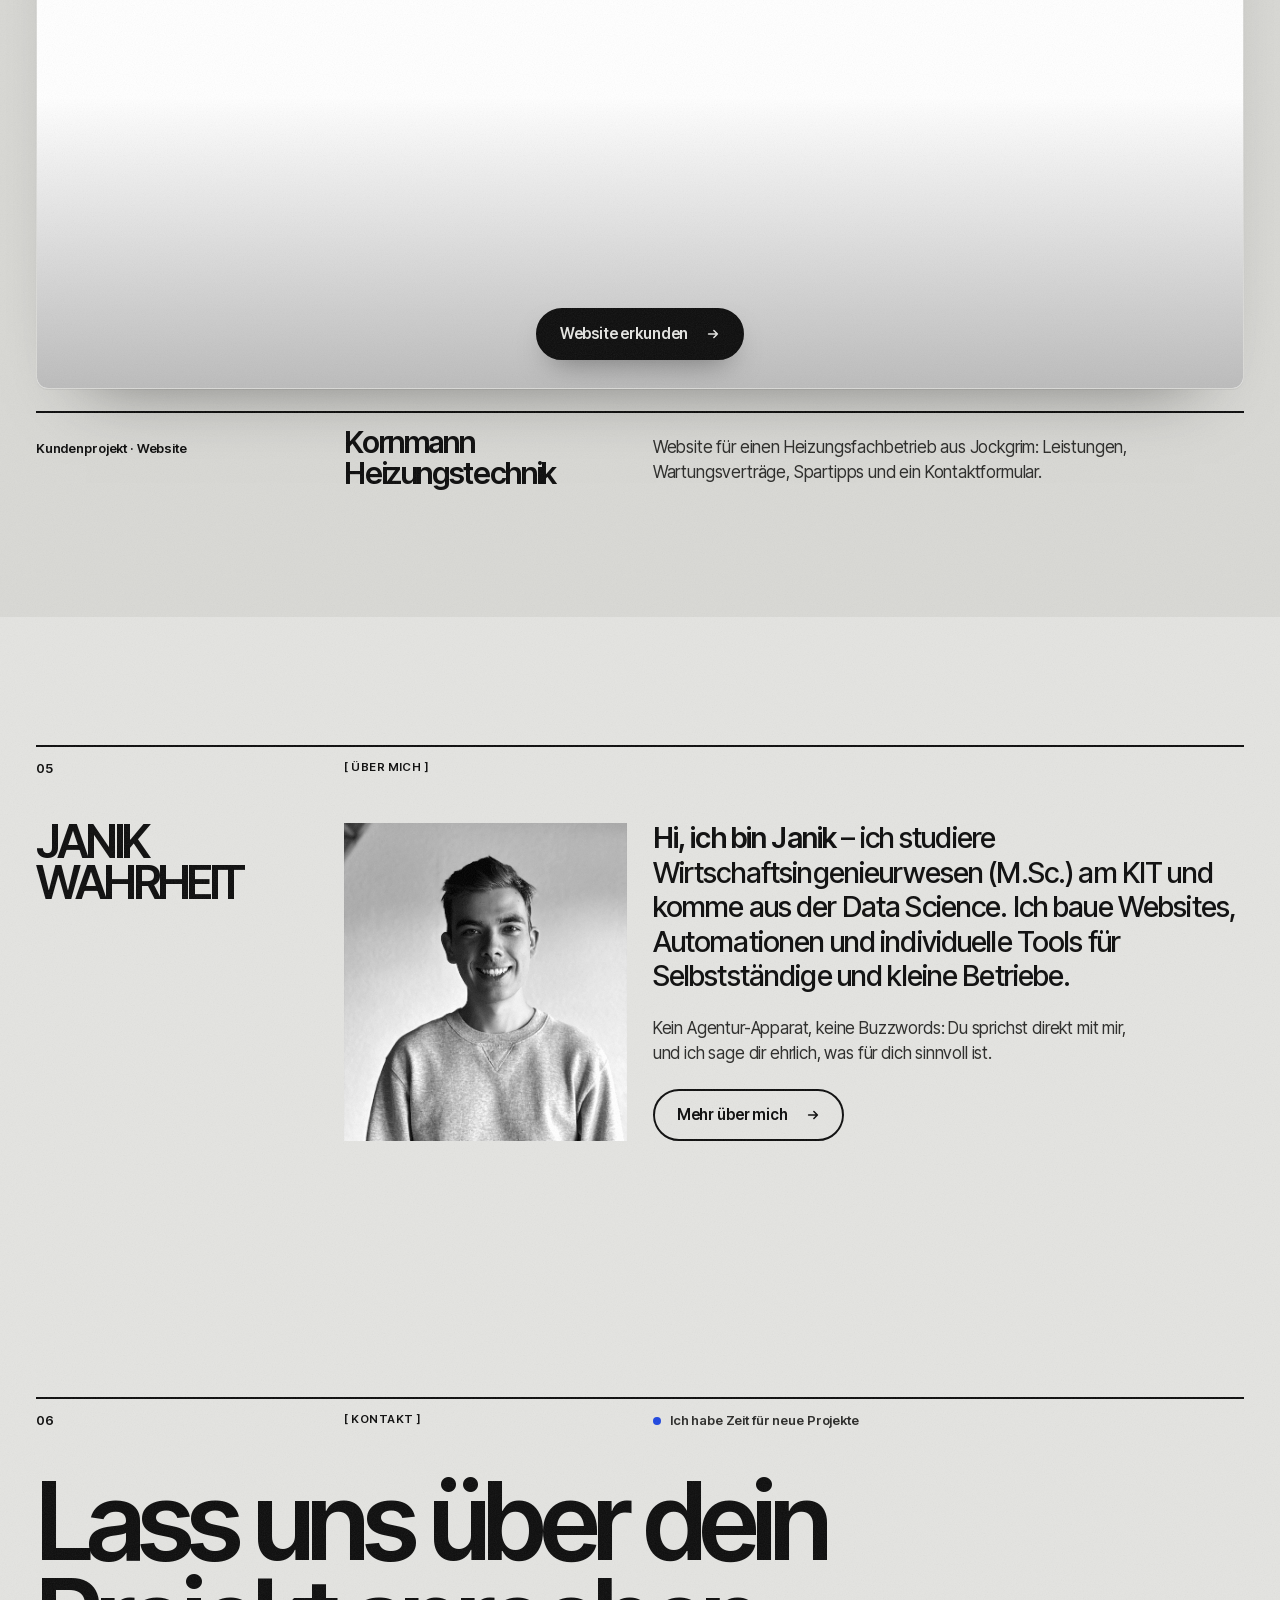
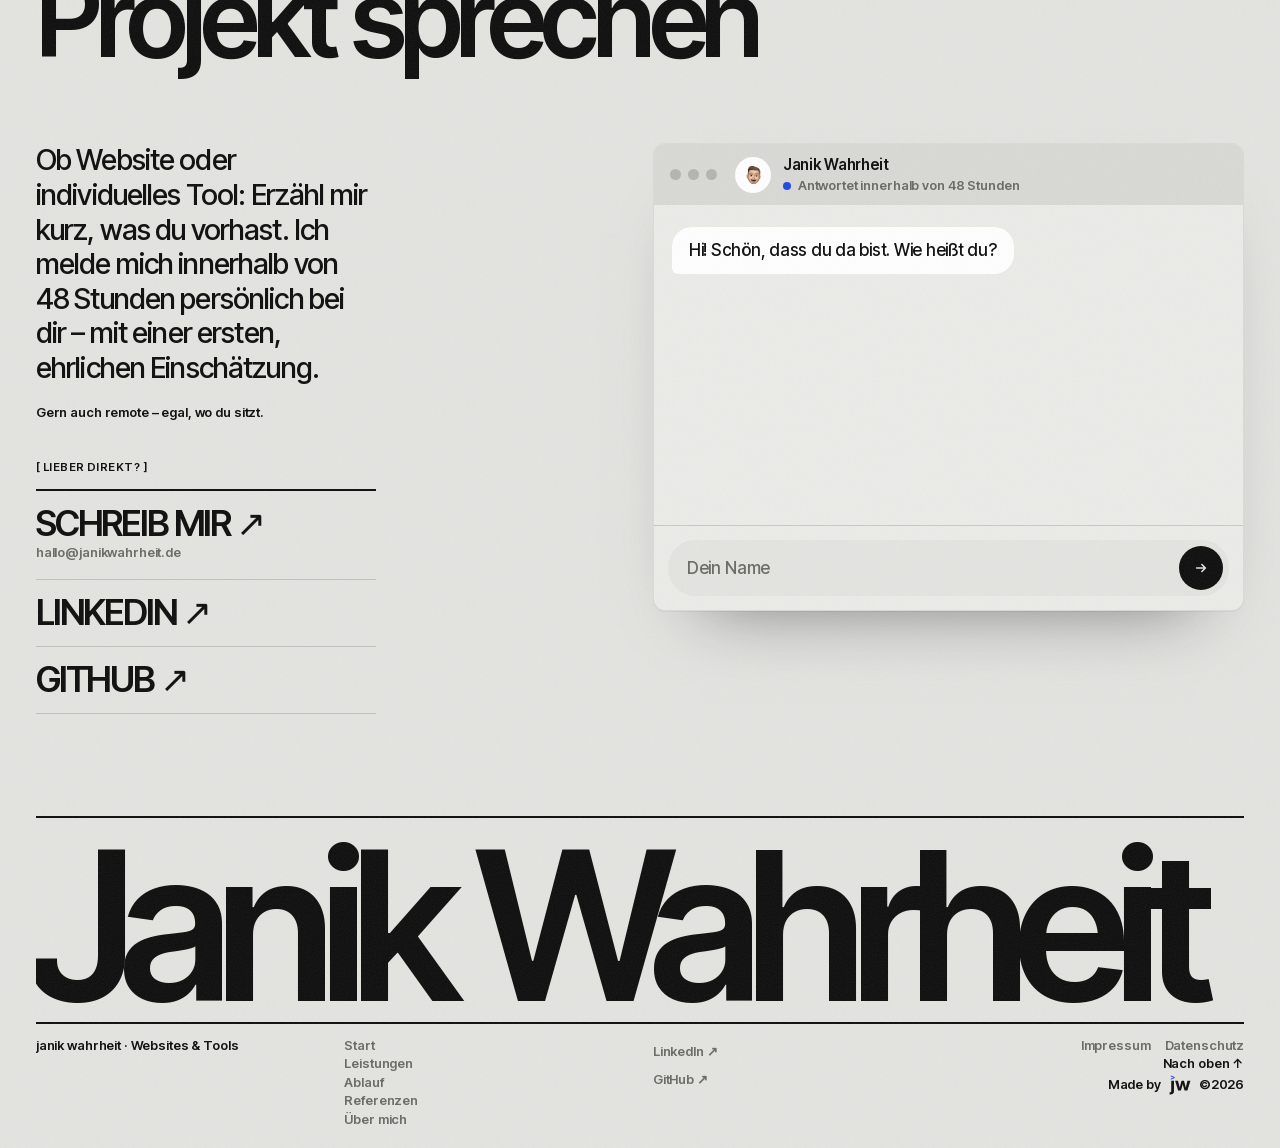
==== commit b259755c: "contact form" ====
--- a/index.html
+++ b/index.html
@@ -9,7 +9,7 @@
     content="Ich baue Websites und individuelle IT-Lösungen für kleine Unternehmen und Selbstständige – persönlich, verständlich und direkt mit mir.">
   <meta name="theme-color" content="#E4E4E1">
   <link rel="icon" type="image/svg+xml" href="assets/img/favicon.svg">
-  <link rel="stylesheet" href="css/style.css">
+  <link rel="stylesheet" href="css/style.css?v=20261111">
   <script>document.documentElement.classList.add("js");</script>
 </head>
 
@@ -446,8 +446,8 @@
     </div>
   </footer>
 
-  <script src="js/i18n.js"></script>
-  <script src="js/main.js"></script>
+  <script src="js/i18n.js?v=20261111"></script>
+  <script src="js/main.js?v=20261111"></script>
 </body>
 
 </html>
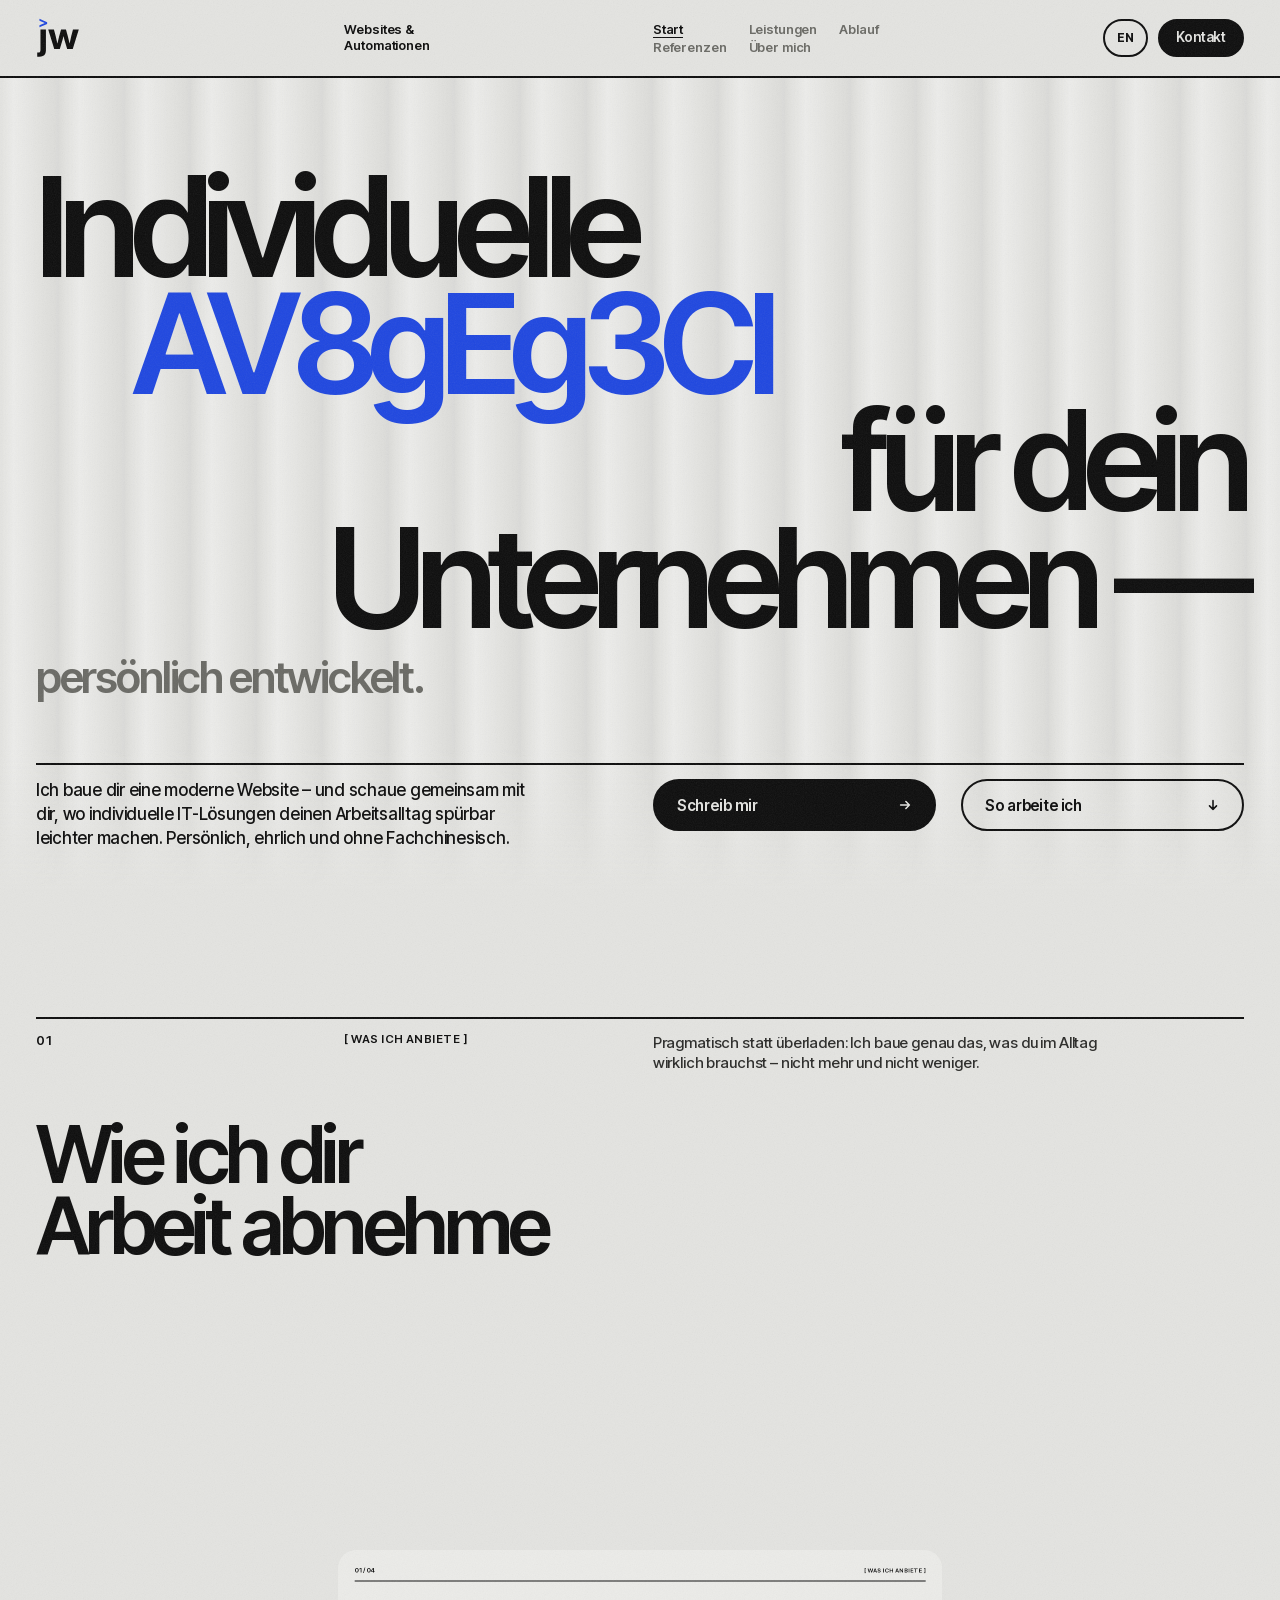
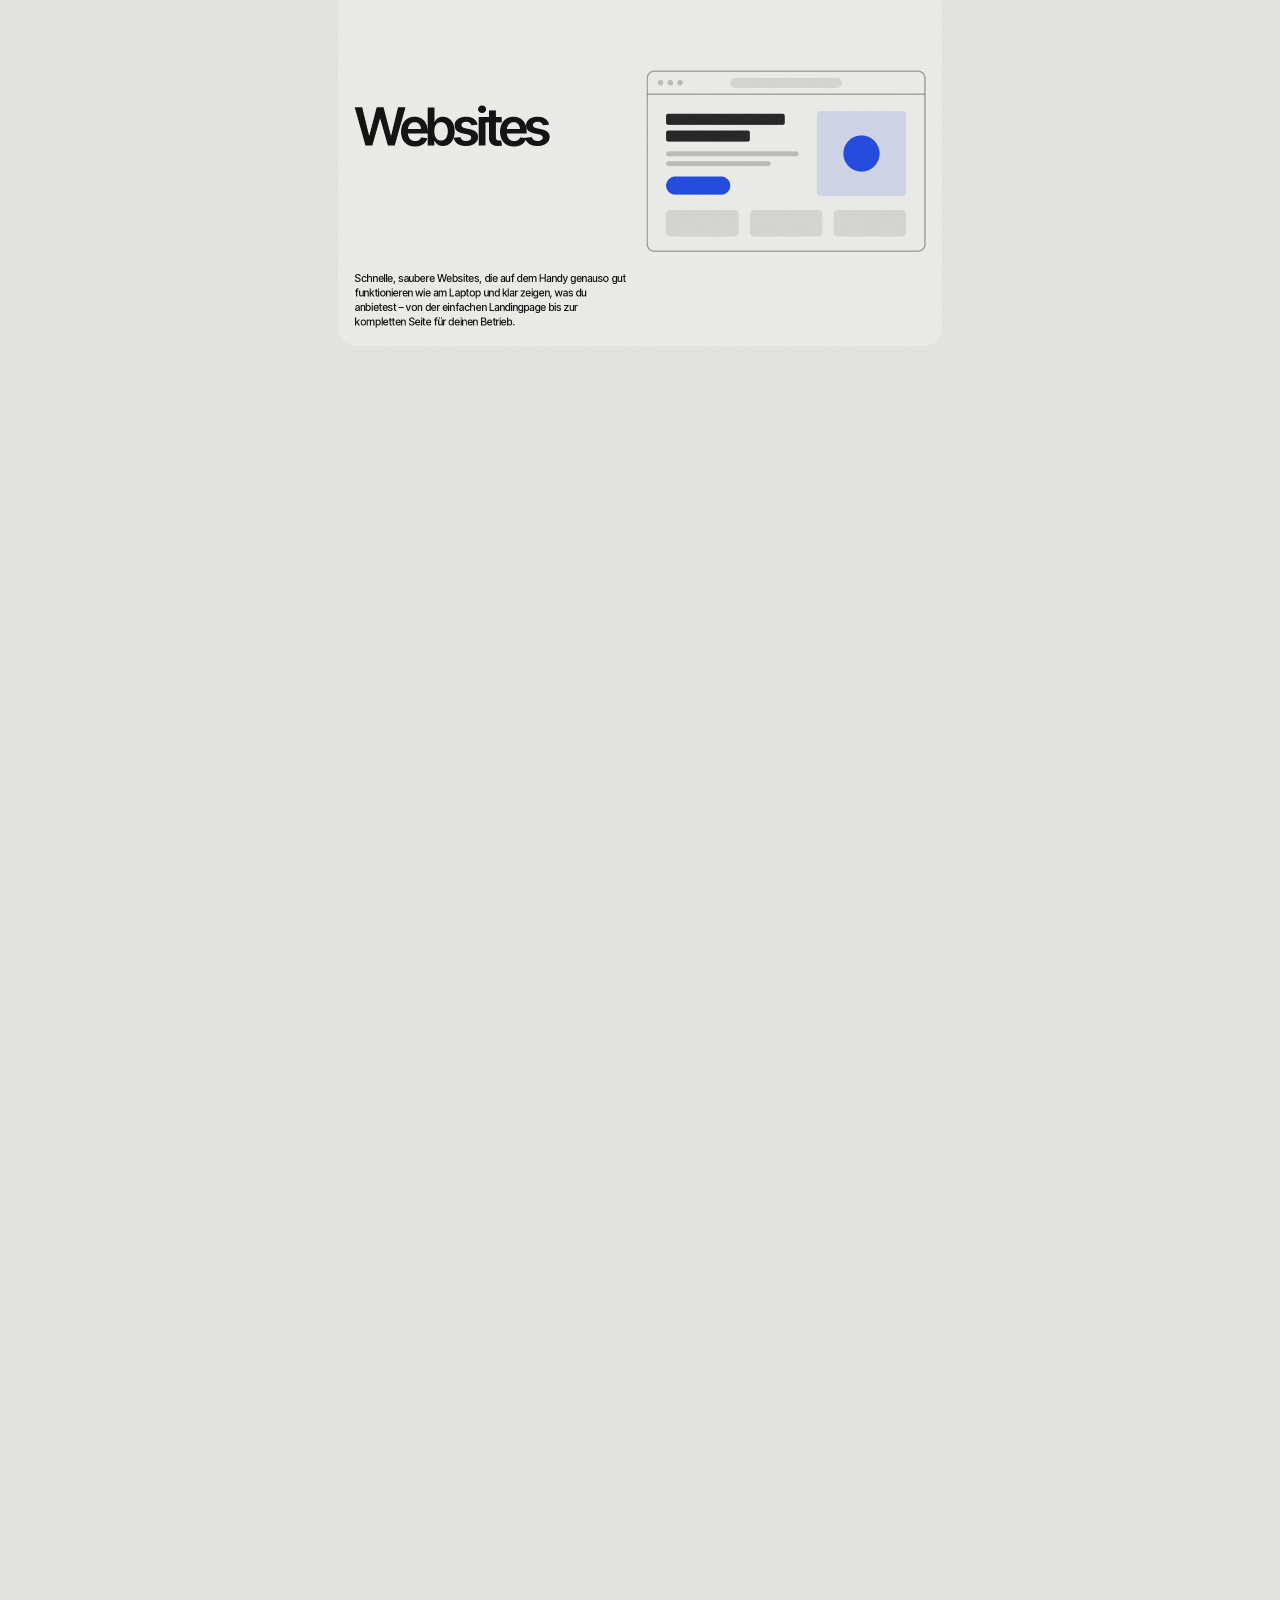
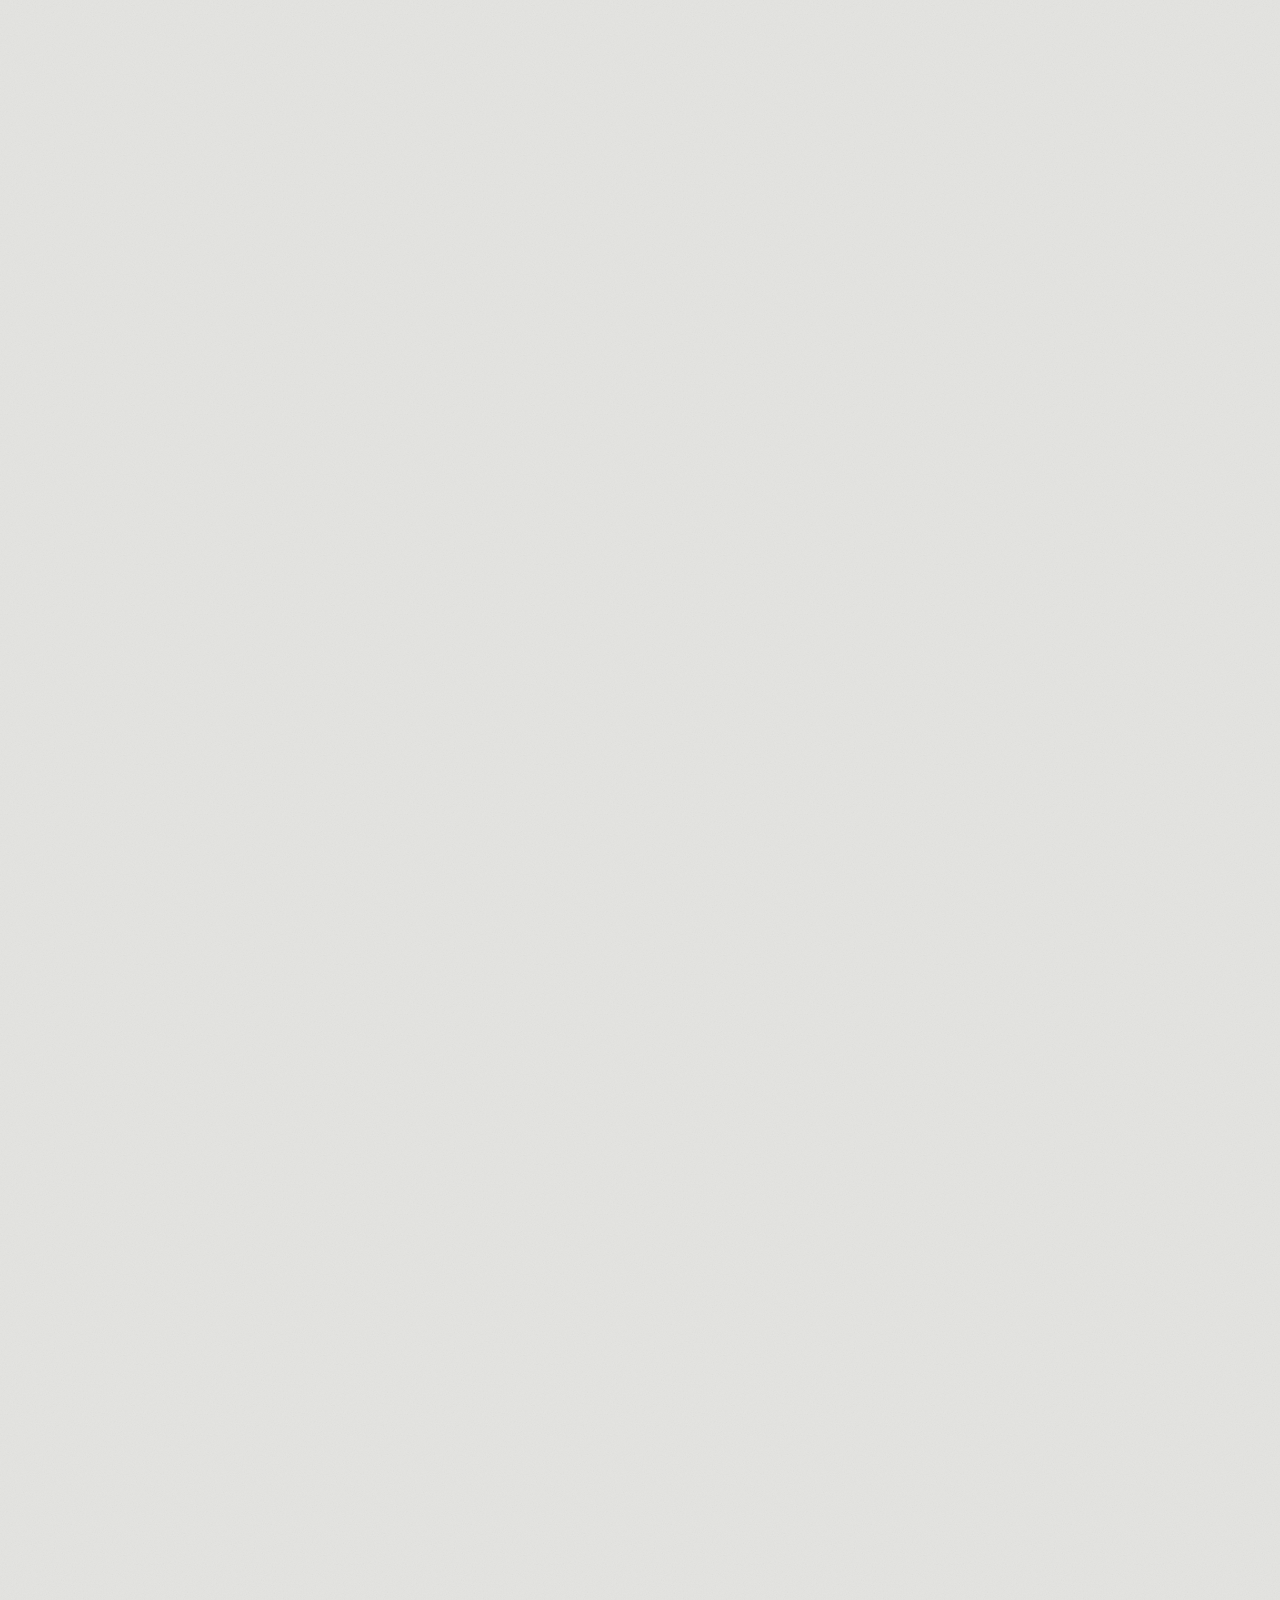
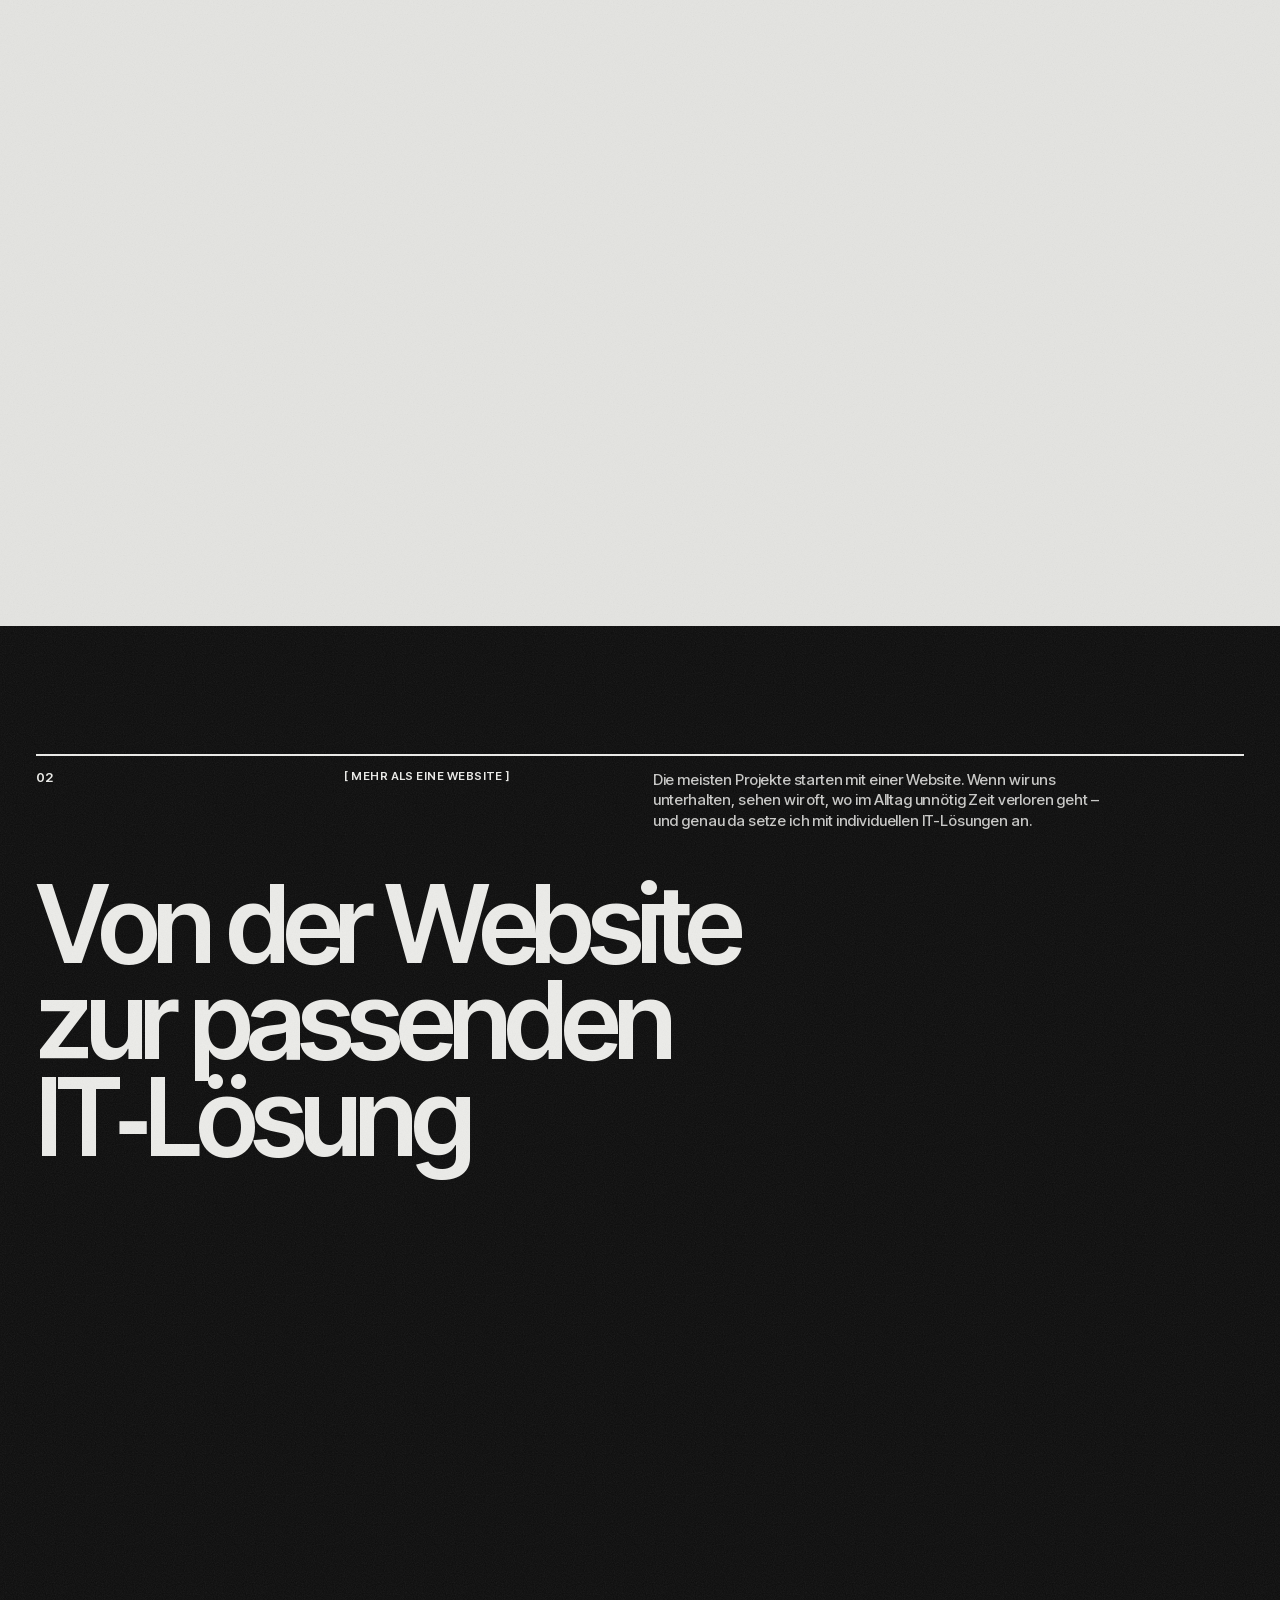
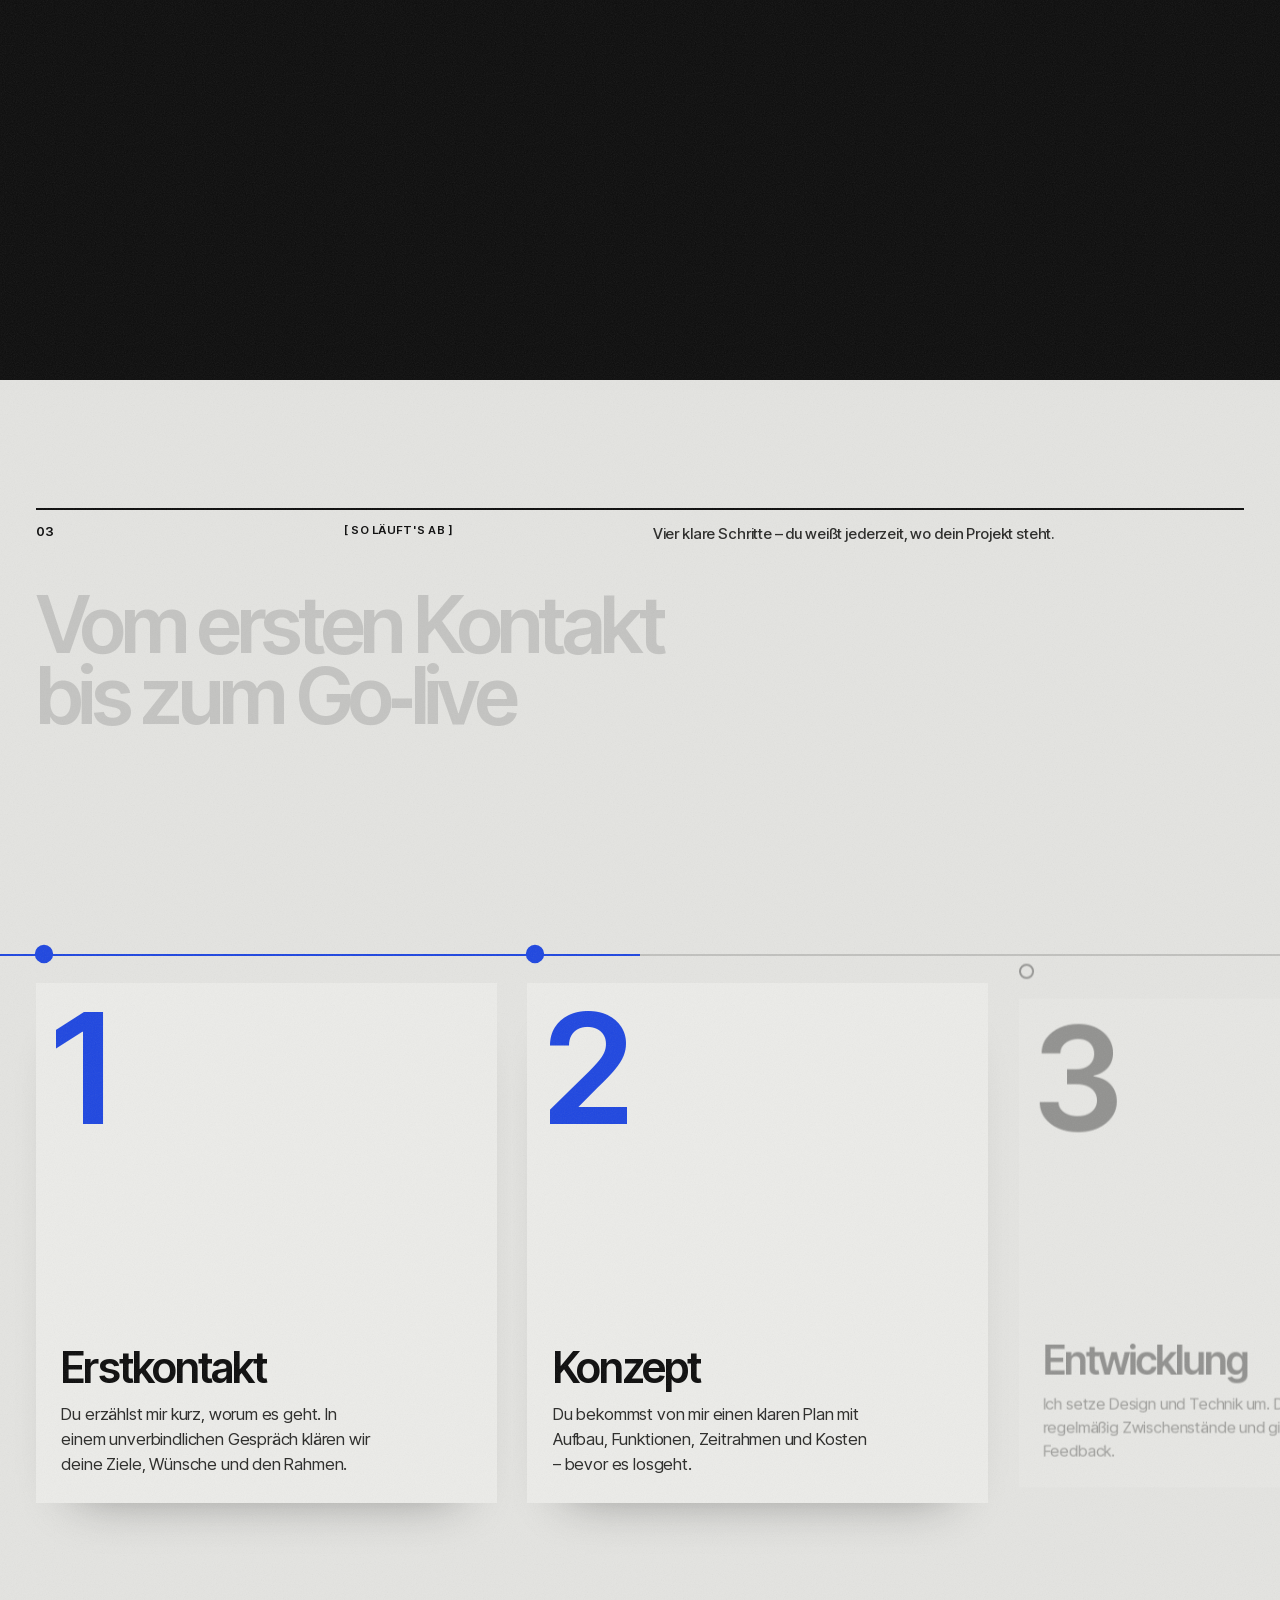
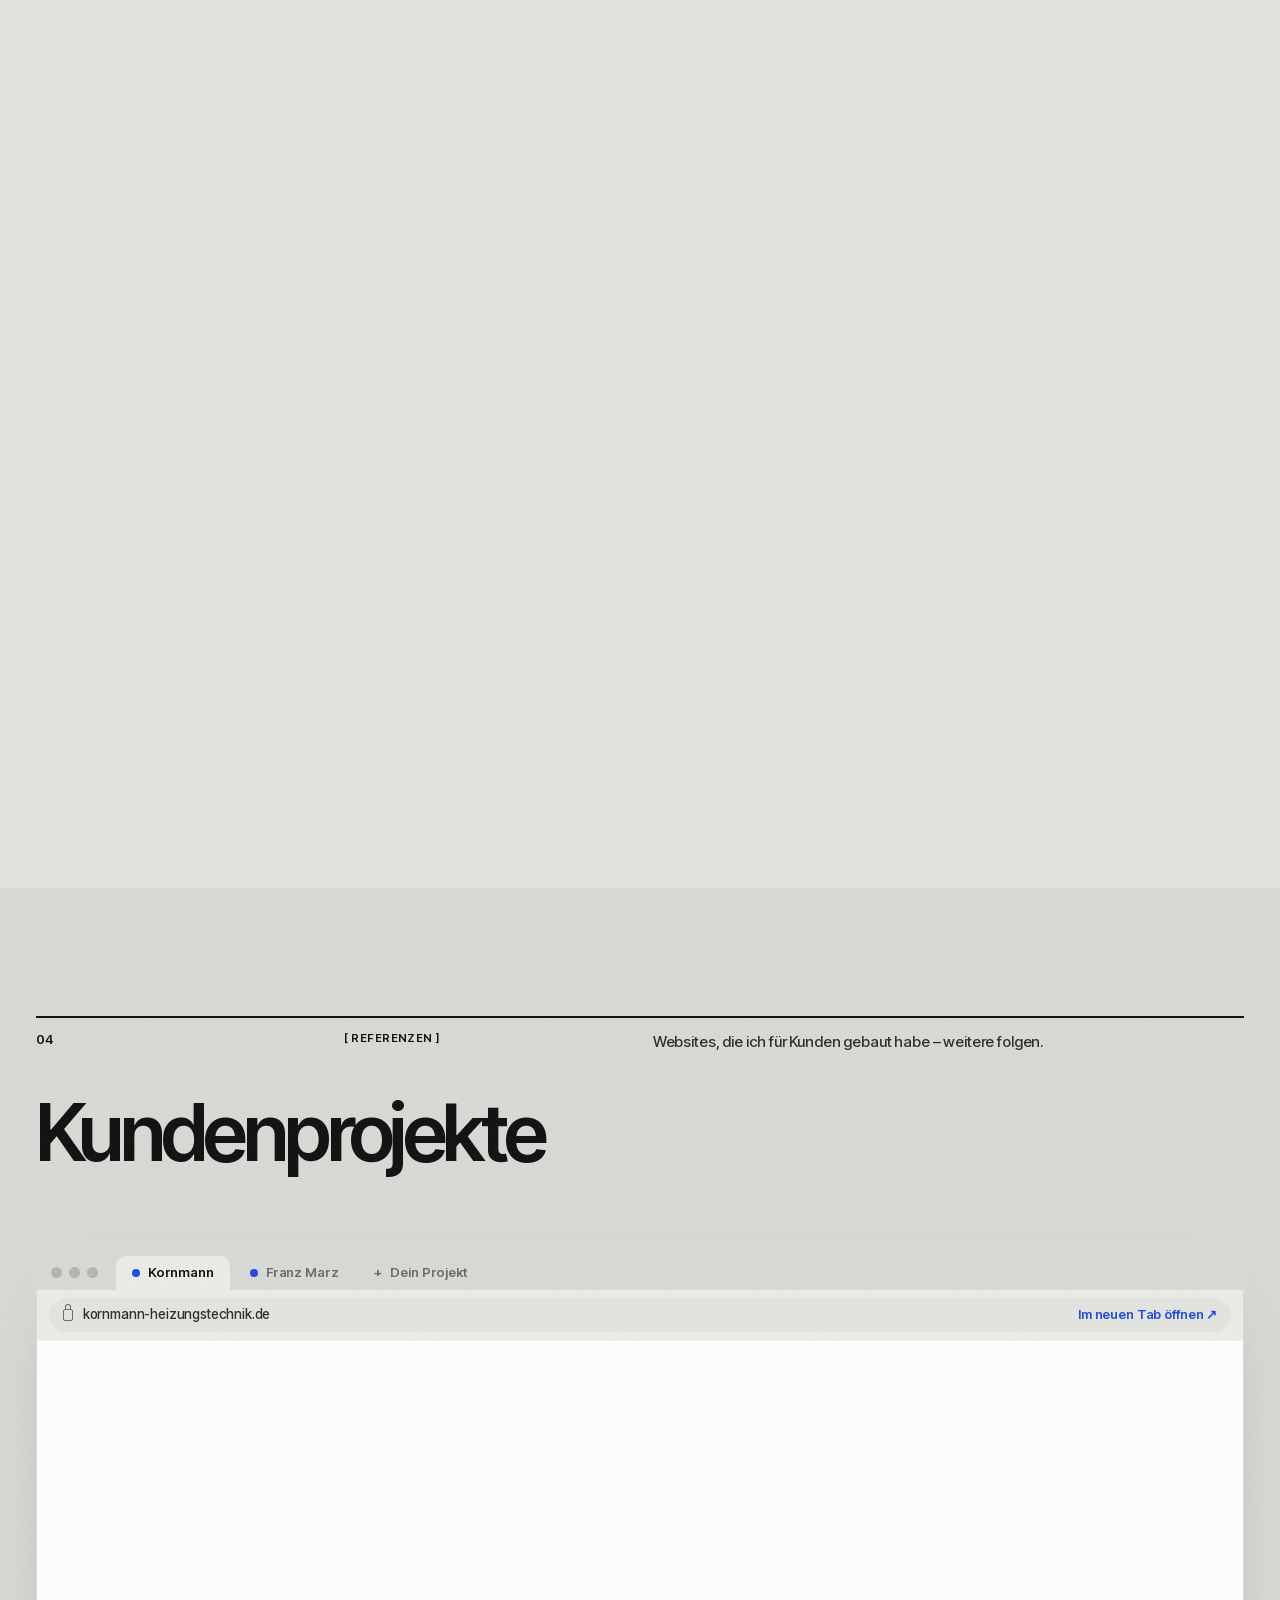
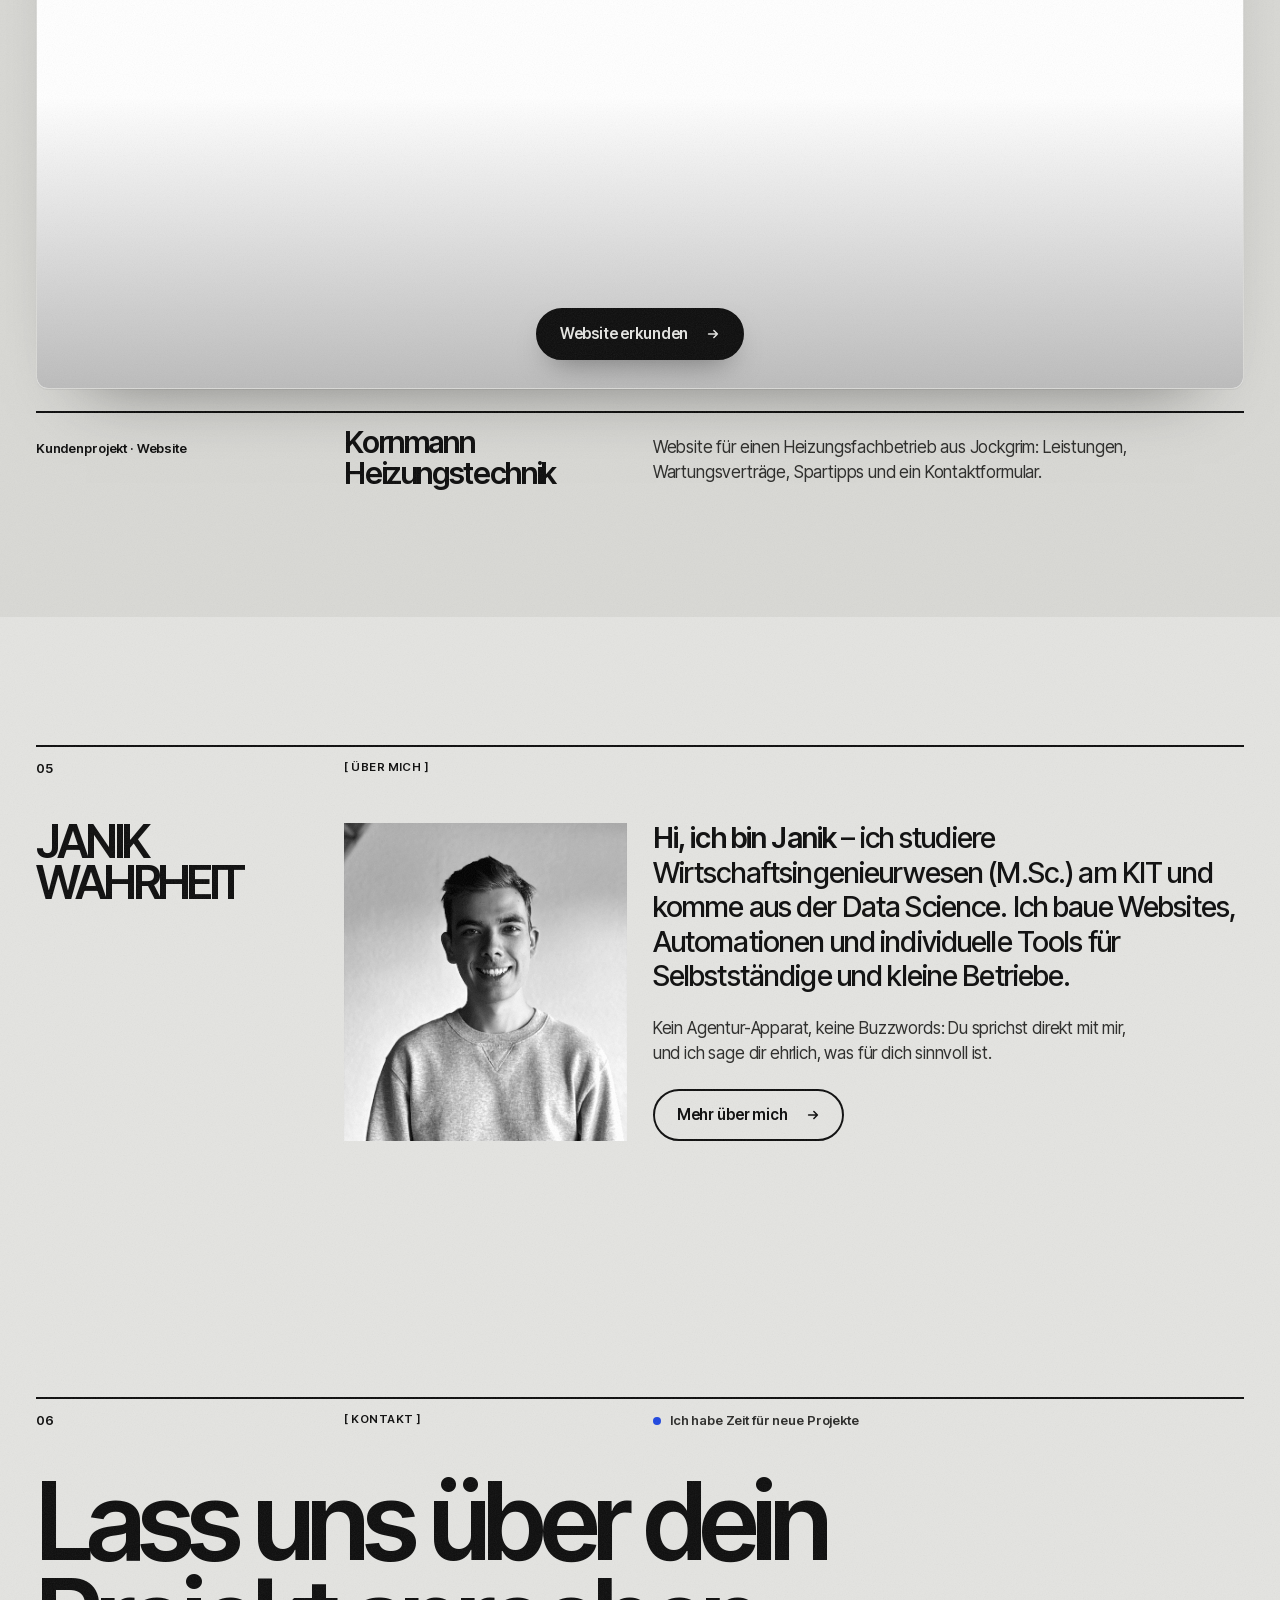
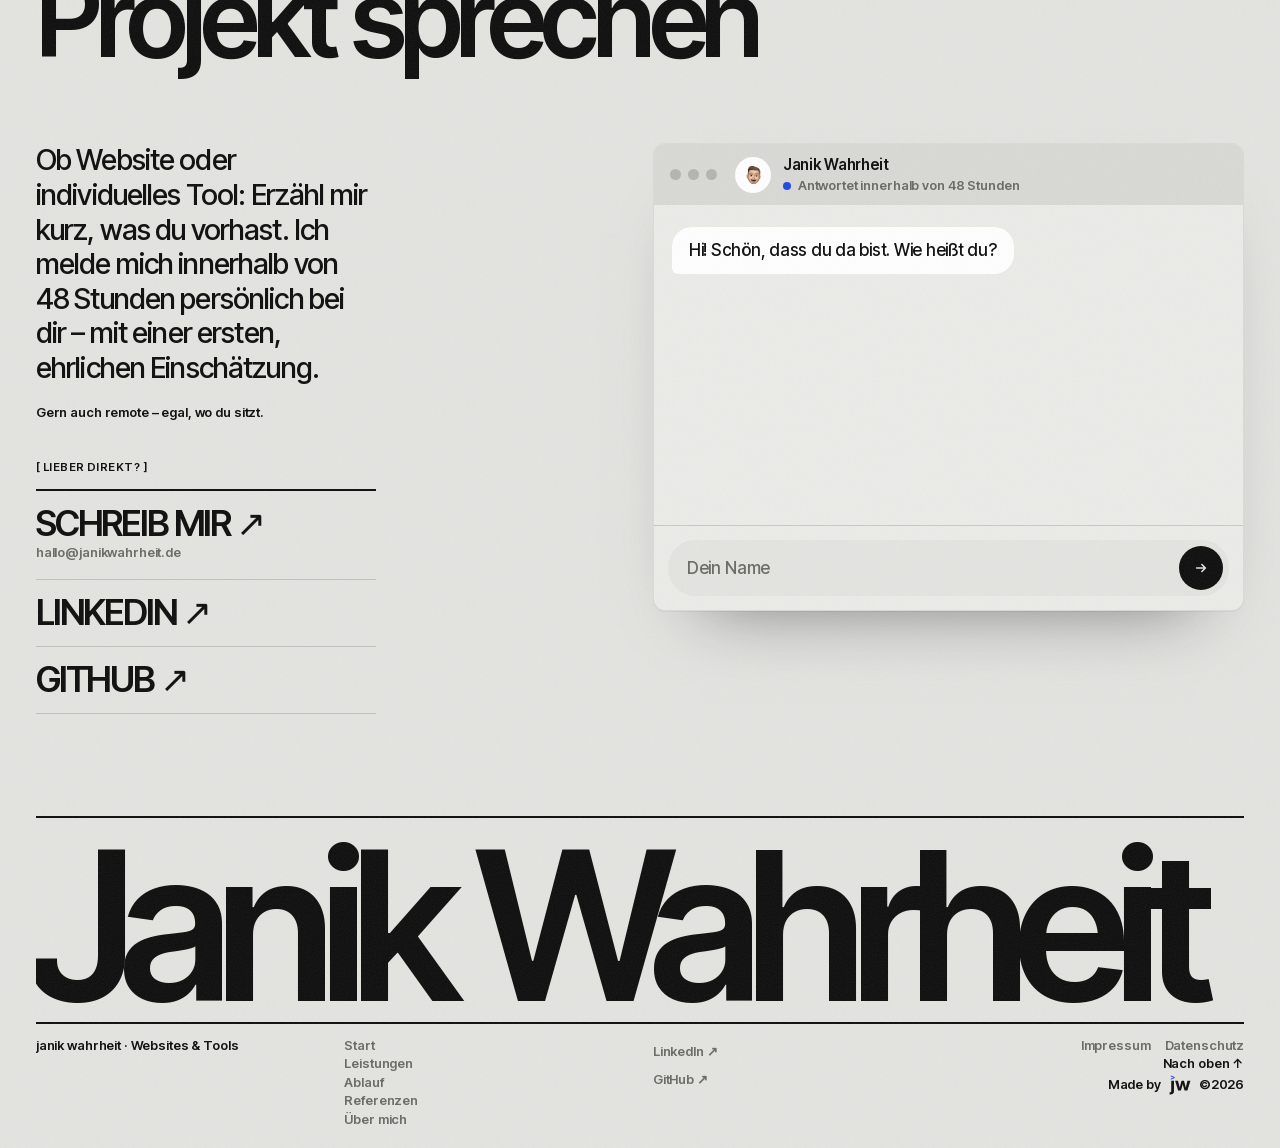
==== commit 5d3db6c3: "resolve conflicts" ====
--- a/index.html
+++ b/index.html
@@ -9,15 +9,20 @@
     content="Ich baue Websites und individuelle IT-Lösungen für kleine Unternehmen und Selbstständige – persönlich, verständlich und direkt mit mir.">
   <meta name="theme-color" content="#E4E4E1">
   <link rel="icon" type="image/svg+xml" href="assets/img/favicon.svg">
-  <link rel="stylesheet" href="css/style.css?v=20261111">
+  <link rel="stylesheet" href="css/style.css?v=20261118">
   <script>document.documentElement.classList.add("js");</script>
 </head>
 
 <body>
   <svg width="0" height="0" style="position:absolute" aria-hidden="true" focusable="false">
     <symbol id="jw-mark" viewBox="650 690 1700 1540">
-      <g transform="translate(448.824415 559.140952)" style="fill:var(--jw-ink,currentColor)"><path d="M373.634,570.579L584.409,570.579L584.409,1390.892C584.409,1442.636 574.321,1486.31 554.146,1521.914C533.97,1557.518 504.419,1584.458 465.492,1602.734C426.566,1621.011 378.619,1630.149 321.653,1630.149L247.597,1630.149L247.597,1463.523L291.034,1463.523C320.466,1463.523 341.591,1456.165 354.408,1441.449C367.226,1426.733 373.634,1403.472 373.634,1371.666L373.634,570.579Z"/><path d="M906.268,1332.501L673.419,570.579L894.163,570.579L963.234,840.456C976.526,894.099 989.581,950.235 1002.398,1008.862C1015.216,1067.49 1027.796,1126.948 1040.138,1187.238L1013.079,1187.238C1026.372,1127.423 1040.138,1068.083 1054.38,1009.218C1068.621,950.353 1082.626,894.099 1096.392,840.456L1169.024,570.579L1359.149,570.579L1430.356,840.456C1444.598,894.099 1458.721,950.235 1472.725,1008.862C1486.729,1067.49 1500.377,1126.948 1513.669,1187.238L1485.898,1187.238C1498.716,1126.948 1511.415,1067.609 1523.995,1009.218C1536.575,950.828 1549.273,894.574 1562.091,840.456L1630.45,570.579L1854.754,570.579L1621.193,1332.501L1404.722,1332.501L1317.136,1032.005C1308.591,1002.572 1300.284,971.834 1292.214,939.791C1284.143,907.747 1276.192,875.348 1268.359,842.592C1260.526,809.837 1252.575,778.031 1244.504,747.174L1283.669,747.174C1275.598,778.031 1267.528,809.837 1259.458,842.592C1251.388,875.348 1243.318,907.747 1235.247,939.791C1227.177,971.834 1218.87,1002.572 1210.325,1032.005L1122.027,1332.501L906.268,1332.501Z"/></g>
-      <path style="fill:var(--jw-chev,#1F47E0)" d="M783 720L1080 850V922L783 1052V971L990 886L783 801Z"/>
+      <g transform="translate(448.824415 559.140952)" style="fill:var(--jw-ink,currentColor)">
+        <path
+          d="M373.634,570.579L584.409,570.579L584.409,1390.892C584.409,1442.636 574.321,1486.31 554.146,1521.914C533.97,1557.518 504.419,1584.458 465.492,1602.734C426.566,1621.011 378.619,1630.149 321.653,1630.149L247.597,1630.149L247.597,1463.523L291.034,1463.523C320.466,1463.523 341.591,1456.165 354.408,1441.449C367.226,1426.733 373.634,1403.472 373.634,1371.666L373.634,570.579Z" />
+        <path
+          d="M906.268,1332.501L673.419,570.579L894.163,570.579L963.234,840.456C976.526,894.099 989.581,950.235 1002.398,1008.862C1015.216,1067.49 1027.796,1126.948 1040.138,1187.238L1013.079,1187.238C1026.372,1127.423 1040.138,1068.083 1054.38,1009.218C1068.621,950.353 1082.626,894.099 1096.392,840.456L1169.024,570.579L1359.149,570.579L1430.356,840.456C1444.598,894.099 1458.721,950.235 1472.725,1008.862C1486.729,1067.49 1500.377,1126.948 1513.669,1187.238L1485.898,1187.238C1498.716,1126.948 1511.415,1067.609 1523.995,1009.218C1536.575,950.828 1549.273,894.574 1562.091,840.456L1630.45,570.579L1854.754,570.579L1621.193,1332.501L1404.722,1332.501L1317.136,1032.005C1308.591,1002.572 1300.284,971.834 1292.214,939.791C1284.143,907.747 1276.192,875.348 1268.359,842.592C1260.526,809.837 1252.575,778.031 1244.504,747.174L1283.669,747.174C1275.598,778.031 1267.528,809.837 1259.458,842.592C1251.388,875.348 1243.318,907.747 1235.247,939.791C1227.177,971.834 1218.87,1002.572 1210.325,1032.005L1122.027,1332.501L906.268,1332.501Z" />
+      </g>
+      <path style="fill:var(--jw-chev,#1F47E0)" d="M783 720L1080 850V922L783 1052V971L990 886L783 801Z" />
     </symbol>
   </svg>
 
@@ -26,7 +31,9 @@
   <header class="mast" id="top">
     <div class="wrap mast-inner">
       <a class="brand" href="index.html" aria-label="Janik Wahrheit">
-        <svg class="mark" viewBox="0 0 1700 1540" aria-hidden="true" focusable="false"><use href="#jw-mark"/></svg>
+        <svg class="mark" viewBox="0 0 1700 1540" aria-hidden="true" focusable="false">
+          <use href="#jw-mark" />
+        </svg>
       </a>
       <p class="mast-tag t-xs" data-i18n="common.tagline">Websites &amp; Automationen</p>
       <nav class="nav" id="nav">
@@ -39,7 +46,8 @@
       </nav>
       <div class="mast-actions">
         <button class="lang-toggle" id="lang-toggle" type="button" aria-label="Switch to English">EN</button>
-        <a class="btn btn-ink btn-sm mast-cta" href="#contact-form"><span data-i18n="common.nav_contact_btn">Kontakt</span></a>
+        <a class="btn btn-ink btn-sm mast-cta" href="#contact-form"><span
+            data-i18n="common.nav_contact_btn">Kontakt</span></a>
         <button class="nav-toggle" id="nav-toggle" type="button" aria-label="Menü öffnen"
           data-i18n-attr="aria-label:common.nav_toggle_aria" aria-expanded="false" aria-controls="nav">
           <span></span><span></span>
@@ -54,14 +62,26 @@
     <section class="hero flutes" id="hero" aria-label="Einleitung" data-i18n-attr="aria-label:home.hero_aria">
       <div class="wrap">
         <div class="hero-title" data-glass-area>
-          <h1 class="display" data-i18n-html="home.hero_h1"><span class="l l1">Individuelle</span> <span class="l l2"><span class="rotator" data-words="Websites|Automationen|Dashboards|Web-Apps">Websites</span></span> <span class="l l3">für dein</span> <span class="l l4">Unternehmen&nbsp;—</span> <span class="l l5 accent-text">persönlich entwickelt.</span></h1>
+          <h1 class="display" data-i18n-html="home.hero_h1"><span class="l l1">Individuelle</span> <span
+              class="l l2"><span class="rotator"
+                data-words="Websites|Automationen|Dashboards|Web-Apps">Websites</span></span> <span class="l l3">für
+              dein</span> <span class="l l4">Unternehmen&nbsp;—</span> <span class="l l5 accent-text">persönlich
+              entwickelt.</span></h1>
           <div class="blur-lens" aria-hidden="true"></div>
         </div>
 
         <div class="foot-row g4">
-          <p class="hero-sub" data-i18n="home.hero_sub">Ich baue dir eine moderne Website – und schaue gemeinsam mit dir, wo individuelle IT-Lösungen deinen Arbeitsalltag spürbar leichter machen. Persönlich, ehrlich und ohne Fachchinesisch.</p>
-          <a class="btn btn-ink" href="#contact-form"><span data-i18n="home.hero_cta_primary">Schreib mir</span><svg class="arr" viewBox="0 0 16 16" aria-hidden="true"><path d="M3 8h10M9 4l4 4-4 4"/></svg></a>
-          <a class="btn btn-line" href="#process"><span data-i18n="home.hero_cta_secondary">So arbeite ich</span><svg class="arr arr-down" viewBox="0 0 16 16" aria-hidden="true"><path d="M8 3v10M4 9l4 4 4-4"/></svg></a>
+          <p class="hero-sub" data-i18n="home.hero_sub">Ich baue dir eine moderne Website – und schaue gemeinsam mit
+            dir, wo individuelle IT-Lösungen deinen Arbeitsalltag spürbar leichter machen. Persönlich, ehrlich und ohne
+            Fachchinesisch.</p>
+          <a class="btn btn-ink" href="#contact-form"><span data-i18n="home.hero_cta_primary">Schreib mir</span><svg
+              class="arr" viewBox="0 0 16 16" aria-hidden="true">
+              <path d="M3 8h10M9 4l4 4-4 4" />
+            </svg></a>
+          <a class="btn btn-line" href="#process"><span data-i18n="home.hero_cta_secondary">So arbeite ich</span><svg
+              class="arr arr-down" viewBox="0 0 16 16" aria-hidden="true">
+              <path d="M8 3v10M4 9l4 4 4-4" />
+            </svg></a>
         </div>
       </div>
     </section>
@@ -72,7 +92,8 @@
         <header class="sec-head g4">
           <span class="t-xs sec-num">01</span>
           <span class="t-br" data-i18n="home.services_eyebrow">Was ich anbiete</span>
-          <p class="t-sm sec-sub" data-i18n="home.services_sub">Pragmatisch statt überladen: Ich baue genau das, was du im Alltag wirklich brauchst – nicht mehr und nicht weniger.</p>
+          <p class="t-sm sec-sub" data-i18n="home.services_sub">Pragmatisch statt überladen: Ich baue genau das, was du
+            im Alltag wirklich brauchst – nicht mehr und nicht weniger.</p>
         </header>
         <h2 class="h2" data-i18n="home.services_h2">Wie ich dir Arbeit abnehme</h2>
 
@@ -83,75 +104,106 @@
         <div class="zoom-stage">
 
           <article class="zpanel zpanel--grey">
-            <div class="zpanel-head"><span class="t-xs">01 / 04</span><span class="t-br" data-i18n="home.services_eyebrow">Was ich anbiete</span></div>
+            <div class="zpanel-head"><span class="t-xs">01 / 04</span><span class="t-br"
+                data-i18n="home.services_eyebrow">Was ich anbiete</span></div>
             <h3 class="zpanel-title" data-i18n="home.service1_title">Websites</h3>
             <div class="zpanel-visual" aria-hidden="true">
               <svg class="zv zv-web" viewBox="0 0 400 260">
-                <rect x="1" y="1" width="398" height="258" rx="10" class="frame"/>
-                <path d="M1 34h398" class="frame"/>
-                <circle cx="20" cy="17.5" r="4" class="dim"/><circle cx="34" cy="17.5" r="4" class="dim"/><circle cx="48" cy="17.5" r="4" class="dim"/>
-                <rect x="120" y="10" width="160" height="15" rx="7.5" class="soft"/>
-                <rect x="28" y="62" width="170" height="16" rx="3" class="ink"/>
-                <rect x="28" y="86" width="120" height="16" rx="3" class="ink"/>
-                <rect x="28" y="116" width="190" height="7" rx="3.5" class="dim"/>
-                <rect x="28" y="130" width="150" height="7" rx="3.5" class="dim"/>
-                <rect x="28" y="152" width="92" height="26" rx="13" class="accent"/>
-                <rect x="244" y="58" width="128" height="122" rx="6" class="tint"/>
-                <circle cx="308" cy="119" r="26" class="accent"/>
-                <rect x="28" y="200" width="104" height="38" rx="6" class="soft"/><rect x="148" y="200" width="104" height="38" rx="6" class="soft"/><rect x="268" y="200" width="104" height="38" rx="6" class="soft"/>
+                <rect x="1" y="1" width="398" height="258" rx="10" class="frame" />
+                <path d="M1 34h398" class="frame" />
+                <circle cx="20" cy="17.5" r="4" class="dim" />
+                <circle cx="34" cy="17.5" r="4" class="dim" />
+                <circle cx="48" cy="17.5" r="4" class="dim" />
+                <rect x="120" y="10" width="160" height="15" rx="7.5" class="soft" />
+                <rect x="28" y="62" width="170" height="16" rx="3" class="ink" />
+                <rect x="28" y="86" width="120" height="16" rx="3" class="ink" />
+                <rect x="28" y="116" width="190" height="7" rx="3.5" class="dim" />
+                <rect x="28" y="130" width="150" height="7" rx="3.5" class="dim" />
+                <rect x="28" y="152" width="92" height="26" rx="13" class="accent" />
+                <rect x="244" y="58" width="128" height="122" rx="6" class="tint" />
+                <circle cx="308" cy="119" r="26" class="accent" />
+                <rect x="28" y="200" width="104" height="38" rx="6" class="soft" />
+                <rect x="148" y="200" width="104" height="38" rx="6" class="soft" />
+                <rect x="268" y="200" width="104" height="38" rx="6" class="soft" />
               </svg>
             </div>
-            <p class="zpanel-text" data-i18n="home.service1_desc">Schnelle, saubere Websites, die auf dem Handy genauso gut funktionieren wie am Laptop und klar zeigen, was du anbietest – von der einfachen Landingpage bis zur kompletten Seite für deinen Betrieb.</p>
+            <p class="zpanel-text" data-i18n="home.service1_desc">Schnelle, saubere Websites, die auf dem Handy genauso
+              gut funktionieren wie am Laptop und klar zeigen, was du anbietest – von der einfachen Landingpage bis zur
+              kompletten Seite für deinen Betrieb.</p>
           </article>
 
           <article class="zpanel zpanel--blue">
-            <div class="zpanel-head"><span class="t-xs">02 / 04</span><span class="t-xs status"><span class="dot" aria-hidden="true"></span><span data-i18n="home.demo_live">läuft</span></span></div>
+            <div class="zpanel-head"><span class="t-xs">02 / 04</span><span class="t-xs status"><span class="dot"
+                  aria-hidden="true"></span><span data-i18n="home.demo_live">läuft</span></span></div>
             <h3 class="zpanel-title" data-i18n="home.service0_title">Automationen</h3>
             <div class="zpanel-visual" aria-hidden="true">
               <svg class="zv zv-flow" viewBox="0 0 400 260">
-                <path d="M68 70H332V190H68" class="track"/>
-                <path d="M68 70H332V190H68" class="pulse" pathLength="100"/>
-                <g class="node"><rect x="40" y="42" width="56" height="56" rx="12"/><path d="M54 60h28v20H54zM54 61l14 10 14-10"/></g>
-                <g class="node"><rect x="304" y="42" width="56" height="56" rx="12"/><circle cx="332" cy="70" r="8"/><path d="M332 52v6M332 82v6M314 70h6M344 70h6M319 57l4 4M341 79l4 4M345 57l-4 4M323 79l-4 4"/></g>
-                <g class="node"><rect x="304" y="162" width="56" height="56" rx="12"/><path d="M318 176h28v28h-28zM318 184h28M325 172v7M339 172v7"/><circle cx="332" cy="195" r="3" class="fillw"/></g>
-                <g class="node node--done"><rect x="40" y="162" width="56" height="56" rx="12"/><path d="M56 190l8 8 16-16"/></g>
+                <path d="M68 70H332V190H68" class="track" />
+                <path d="M68 70H332V190H68" class="pulse" pathLength="100" />
+                <g class="node">
+                  <rect x="40" y="42" width="56" height="56" rx="12" />
+                  <path d="M54 60h28v20H54zM54 61l14 10 14-10" />
+                </g>
+                <g class="node">
+                  <rect x="304" y="42" width="56" height="56" rx="12" />
+                  <circle cx="332" cy="70" r="8" />
+                  <path d="M332 52v6M332 82v6M314 70h6M344 70h6M319 57l4 4M341 79l4 4M345 57l-4 4M323 79l-4 4" />
+                </g>
+                <g class="node">
+                  <rect x="304" y="162" width="56" height="56" rx="12" />
+                  <path d="M318 176h28v28h-28zM318 184h28M325 172v7M339 172v7" />
+                  <circle cx="332" cy="195" r="3" class="fillw" />
+                </g>
+                <g class="node node--done">
+                  <rect x="40" y="162" width="56" height="56" rx="12" />
+                  <path d="M56 190l8 8 16-16" />
+                </g>
               </svg>
             </div>
-            <p class="zpanel-text" data-i18n="home.service0_desc">Wiederkehrende Aufgaben laufen von allein: Anfragen werden automatisch erfasst, Daten zwischen deinen Programmen übertragen, Termine gebucht und Berichte erstellt – ohne dass jemand Daten doppelt pflegt oder per Hand kopiert.</p>
+            <p class="zpanel-text" data-i18n="home.service0_desc">Wiederkehrende Aufgaben laufen von allein: Anfragen
+              werden automatisch erfasst, Daten zwischen deinen Programmen übertragen, Termine gebucht und Berichte
+              erstellt – ohne dass jemand Daten doppelt pflegt oder per Hand kopiert.</p>
           </article>
 
           <article class="zpanel zpanel--ink">
-            <div class="zpanel-head"><span class="t-xs">03 / 04</span><span class="t-xs status"><span class="dot" aria-hidden="true"></span>Live</span></div>
+            <div class="zpanel-head"><span class="t-xs">03 / 04</span><span class="t-xs status"><span class="dot"
+                  aria-hidden="true"></span>Live</span></div>
             <h3 class="zpanel-title" data-i18n="home.service2_title">Tools &amp; Dashboards</h3>
             <div class="zpanel-visual" aria-hidden="true">
               <svg class="zv zv-dash" viewBox="0 0 400 260">
-                <rect x="1" y="1" width="398" height="258" rx="10" class="frame"/>
-                <rect x="24" y="22" width="110" height="10" rx="5" class="dim"/>
-                <rect x="24" y="44" width="70" height="26" rx="4" class="ink"/>
-                <rect x="150" y="22" width="80" height="10" rx="5" class="dim"/>
-                <rect x="150" y="44" width="56" height="26" rx="4" class="ink"/>
-                <path d="M24 236h352" class="frame"/>
-                <rect class="bar" x="34" y="150" width="34" height="86" style="--d:0s"/>
-                <rect class="bar" x="86" y="120" width="34" height="116" style="--d:-.4s"/>
-                <rect class="bar" x="138" y="160" width="34" height="76" style="--d:-.8s"/>
-                <rect class="bar" x="190" y="104" width="34" height="132" style="--d:-1.2s"/>
-                <rect class="bar" x="242" y="134" width="34" height="102" style="--d:-1.6s"/>
-                <rect class="bar accent" x="294" y="84" width="34" height="152" style="--d:-2s"/>
-                <path d="M34 120 L103 98 L155 112 L207 78 L259 92 L311 56 L366 40" class="line"/>
-                <circle cx="366" cy="40" r="6" class="accent"/>
+                <rect x="1" y="1" width="398" height="258" rx="10" class="frame" />
+                <rect x="24" y="22" width="110" height="10" rx="5" class="dim" />
+                <rect x="24" y="44" width="70" height="26" rx="4" class="ink" />
+                <rect x="150" y="22" width="80" height="10" rx="5" class="dim" />
+                <rect x="150" y="44" width="56" height="26" rx="4" class="ink" />
+                <path d="M24 236h352" class="frame" />
+                <rect class="bar" x="34" y="150" width="34" height="86" style="--d:0s" />
+                <rect class="bar" x="86" y="120" width="34" height="116" style="--d:-.4s" />
+                <rect class="bar" x="138" y="160" width="34" height="76" style="--d:-.8s" />
+                <rect class="bar" x="190" y="104" width="34" height="132" style="--d:-1.2s" />
+                <rect class="bar" x="242" y="134" width="34" height="102" style="--d:-1.6s" />
+                <rect class="bar accent" x="294" y="84" width="34" height="152" style="--d:-2s" />
+                <path d="M34 120 L103 98 L155 112 L207 78 L259 92 L311 56 L366 40" class="line" />
+                <circle cx="366" cy="40" r="6" class="accent" />
               </svg>
             </div>
-            <p class="zpanel-text" data-i18n="home.service2_desc">Software, die genau zu deinem Betrieb passt: interne Tools, die deine Abläufe abbilden, und Dashboards, die Daten aus verschiedenen Quellen zusammenführen und dir auf einen Blick zeigen, wo du stehst – statt Excel-Listen, bei denen irgendwann keiner mehr durchblickt.</p>
+            <p class="zpanel-text" data-i18n="home.service2_desc">Software, die genau zu deinem Betrieb passt: interne
+              Tools, die deine Abläufe abbilden, und Dashboards, die Daten aus verschiedenen Quellen zusammenführen und
+              dir auf einen Blick zeigen, wo du stehst – statt Excel-Listen, bei denen irgendwann keiner mehr
+              durchblickt.</p>
           </article>
 
           <article class="zpanel zpanel--light">
-            <div class="zpanel-head"><span class="t-xs">04 / 04</span><span class="t-br" data-i18n="home.services_eyebrow">Was ich anbiete</span></div>
+            <div class="zpanel-head"><span class="t-xs">04 / 04</span><span class="t-br"
+                data-i18n="home.services_eyebrow">Was ich anbiete</span></div>
             <h3 class="zpanel-title" data-i18n="home.service3_title">Ehrliche Einschätzung</h3>
             <div class="zpanel-visual zchat">
               <p class="zchat-q" data-i18n="home.chat_q">Brauche ich wirklich eine eigene App?</p>
-              <p class="zchat-a" data-i18n="home.chat_a">Ehrlich? Wahrscheinlich nicht. Eine gute Web-App reicht völlig.</p>
+              <p class="zchat-a" data-i18n="home.chat_a">Ehrlich? Wahrscheinlich nicht. Eine gute Web-App reicht völlig.
+              </p>
             </div>
-            <p class="zpanel-text" data-i18n="home.service3_desc">Du bist unsicher, welches Tool oder welche Lösung zu dir passt? Ich schaue es mir mit dir an und sage dir ehrlich, was sich lohnt – und was nicht.</p>
+            <p class="zpanel-text" data-i18n="home.service3_desc">Du bist unsicher, welches Tool oder welche Lösung zu
+              dir passt? Ich schaue es mir mit dir an und sage dir ehrlich, was sich lohnt – und was nicht.</p>
           </article>
         </div>
       </div>
@@ -162,37 +214,45 @@
       <svg class="liquid" viewBox="0 0 1440 900" preserveAspectRatio="xMidYMid slice" aria-hidden="true">
         <defs>
           <filter id="liquid-fx" x="-20%" y="-20%" width="140%" height="140%">
-            <feGaussianBlur stdDeviation="14" result="soft"/>
-            <feTurbulence type="fractalNoise" baseFrequency="1.15" numOctaves="2" seed="7" result="grain"/>
-            <feDisplacementMap in="soft" in2="grain" scale="70" xChannelSelector="R" yChannelSelector="G"/>
+            <feGaussianBlur stdDeviation="14" result="soft" />
+            <feTurbulence type="fractalNoise" baseFrequency="1.15" numOctaves="2" seed="7" result="grain" />
+            <feDisplacementMap in="soft" in2="grain" scale="70" xChannelSelector="R" yChannelSelector="G" />
           </filter>
         </defs>
         <path class="liquid-path" pathLength="1" filter="url(#liquid-fx)"
-          d="M-80 170C160 120 300 330 220 470S60 760 300 790 640 560 600 400 520 120 760 150 1010 470 900 610 830 860 1080 830 1360 560 1270 360 1160 110 1520 90"/>
+          d="M-80 170C160 120 300 330 220 470S60 760 300 790 640 560 600 400 520 120 760 150 1010 470 900 610 830 860 1080 830 1360 560 1270 360 1160 110 1520 90" />
       </svg>
       <div class="wrap">
         <header class="sec-head g4">
           <span class="t-xs sec-num">02</span>
           <span class="t-br" data-i18n="home.flow_eyebrow">Mehr als eine Website</span>
-          <p class="t-sm sec-sub" data-i18n="home.flow_sub">Die meisten Projekte starten mit einer Website. Wenn wir uns unterhalten, sehen wir oft, wo im Alltag unnötig Zeit verloren geht – und genau da setze ich mit individuellen IT-Lösungen an.</p>
+          <p class="t-sm sec-sub" data-i18n="home.flow_sub">Die meisten Projekte starten mit einer Website. Wenn wir uns
+            unterhalten, sehen wir oft, wo im Alltag unnötig Zeit verloren geht – und genau da setze ich mit
+            individuellen IT-Lösungen an.</p>
         </header>
         <h2 class="h2 h2--xl" data-i18n="home.flow_h2">Von der Website zur passenden IT‑Lösung</h2>
 
         <ol class="stages g3">
           <li class="stage">
-            <div class="stage-top"><span class="t-xs">01</span><span class="t-xs" data-i18n="home.flow1_label">Der Start</span><span class="stage-arr" aria-hidden="true">→</span></div>
+            <div class="stage-top"><span class="t-xs">01</span><span class="t-xs" data-i18n="home.flow1_label">Der
+                Start</span><span class="stage-arr" aria-hidden="true">→</span></div>
             <h3 class="h3" data-i18n="home.flow1_title">Deine Website</h3>
-            <p data-i18n="home.flow1_desc">Ein moderner, schneller Auftritt, der dein Angebot klar zeigt und dir Anfragen bringt.</p>
+            <p data-i18n="home.flow1_desc">Ein moderner, schneller Auftritt, der dein Angebot klar zeigt und dir
+              Anfragen bringt.</p>
           </li>
           <li class="stage">
-            <div class="stage-top"><span class="t-xs">02</span><span class="t-xs" data-i18n="home.flow2_label">Im Gespräch</span><span class="stage-arr" aria-hidden="true">→</span></div>
+            <div class="stage-top"><span class="t-xs">02</span><span class="t-xs" data-i18n="home.flow2_label">Im
+                Gespräch</span><span class="stage-arr" aria-hidden="true">→</span></div>
             <h3 class="h3" data-i18n="home.flow2_title">Potenzial erkennen</h3>
-            <p data-i18n="home.flow2_desc">Wir schauen uns gemeinsam deine Abläufe an: Wo pflegst du Daten doppelt, überträgst sie per Hand oder suchst ewig?</p>
+            <p data-i18n="home.flow2_desc">Wir schauen uns gemeinsam deine Abläufe an: Wo pflegst du Daten doppelt,
+              überträgst sie per Hand oder suchst ewig?</p>
           </li>
           <li class="stage">
-            <div class="stage-top"><span class="t-xs">03</span><span class="t-xs" data-i18n="home.flow3_label">Der nächste Schritt</span><span class="stage-arr" aria-hidden="true">●</span></div>
+            <div class="stage-top"><span class="t-xs">03</span><span class="t-xs" data-i18n="home.flow3_label">Der
+                nächste Schritt</span><span class="stage-arr" aria-hidden="true">●</span></div>
             <h3 class="h3" data-i18n="home.flow3_title">Individuelle IT-Lösung</h3>
-            <p data-i18n="home.flow3_desc">Tools, Dashboards und Automatisierungen, die genau zu deinem Betrieb passen.</p>
+            <p data-i18n="home.flow3_desc">Tools, Dashboards und Automatisierungen, die genau zu deinem Betrieb passen.
+            </p>
             <ul class="chips">
               <li data-i18n="home.flow3_chip1">Anfragen automatisch erfassen</li>
               <li data-i18n="home.flow3_chip2">Excel → Dashboard</li>
@@ -205,7 +265,8 @@
             </ul>
           </li>
         </ol>
-        <p class="note" data-i18n="home.flow_note">Kein Muss: Wenn eine Website alles ist, was du brauchst, bleibt es genau dabei.</p>
+        <p class="note" data-i18n="home.flow_note">Kein Muss: Wenn eine Website alles ist, was du brauchst, bleibt es
+          genau dabei.</p>
       </div>
     </section>
 
@@ -215,7 +276,8 @@
         <header class="sec-head g4">
           <span class="t-xs sec-num">03</span>
           <span class="t-br" data-i18n="home.process_eyebrow">So läuft's ab</span>
-          <p class="t-sm sec-sub" data-i18n="home.process_sub">Vier klare Schritte – du weißt jederzeit, wo dein Projekt steht.</p>
+          <p class="t-sm sec-sub" data-i18n="home.process_sub">Vier klare Schritte – du weißt jederzeit, wo dein Projekt
+            steht.</p>
         </header>
         <h2 class="h2" data-i18n="home.process_h2">Vom ersten Kontakt bis zum Go‑live</h2>
       </div>
@@ -223,32 +285,36 @@
       <!-- horizontal timeline: the stage pins, the track of steps slides sideways -->
       <div class="htrack-wrap" data-htrack>
         <div class="htrack-stage">
-        <ol class="steps g4 htrack">
-          <li class="step">
-            <span class="step-node" aria-hidden="true"></span>
-            <span class="step-n" aria-hidden="true">1</span>
-            <h3 class="h3" data-i18n="home.step1_title">Erstkontakt</h3>
-            <p data-i18n="home.step1_desc">Du erzählst mir kurz, worum es geht. In einem unverbindlichen Gespräch klären wir deine Ziele, Wünsche und den Rahmen.</p>
-          </li>
-          <li class="step">
-            <span class="step-node" aria-hidden="true"></span>
-            <span class="step-n" aria-hidden="true">2</span>
-            <h3 class="h3" data-i18n="home.step2_title">Konzept</h3>
-            <p data-i18n="home.step2_desc">Du bekommst von mir einen klaren Plan mit Aufbau, Funktionen, Zeitrahmen und Kosten – bevor es losgeht.</p>
-          </li>
-          <li class="step">
-            <span class="step-node" aria-hidden="true"></span>
-            <span class="step-n" aria-hidden="true">3</span>
-            <h3 class="h3" data-i18n="home.step3_title">Entwicklung</h3>
-            <p data-i18n="home.step3_desc">Ich setze Design und Technik um. Du siehst regelmäßig Zwischenstände und gibst mir Feedback.</p>
-          </li>
-          <li class="step">
-            <span class="step-node" aria-hidden="true"></span>
-            <span class="step-n" aria-hidden="true">4</span>
-            <h3 class="h3" data-i18n="home.step4_title">Launch &amp; Go</h3>
-            <p data-i18n="home.step4_desc">Test, Feinschliff, live. Danach bin ich weiter für Anpassungen und neue Ideen für dich da.</p>
-          </li>
-        </ol>
+          <ol class="steps g4 htrack">
+            <li class="step">
+              <span class="step-node" aria-hidden="true"></span>
+              <span class="step-n" aria-hidden="true">1</span>
+              <h3 class="h3" data-i18n="home.step1_title">Erstkontakt</h3>
+              <p data-i18n="home.step1_desc">Du erzählst mir kurz, worum es geht. In einem unverbindlichen Gespräch
+                klären wir deine Ziele, Wünsche und den Rahmen.</p>
+            </li>
+            <li class="step">
+              <span class="step-node" aria-hidden="true"></span>
+              <span class="step-n" aria-hidden="true">2</span>
+              <h3 class="h3" data-i18n="home.step2_title">Konzept</h3>
+              <p data-i18n="home.step2_desc">Du bekommst von mir einen klaren Plan mit Aufbau, Funktionen, Zeitrahmen
+                und Kosten – bevor es losgeht.</p>
+            </li>
+            <li class="step">
+              <span class="step-node" aria-hidden="true"></span>
+              <span class="step-n" aria-hidden="true">3</span>
+              <h3 class="h3" data-i18n="home.step3_title">Entwicklung</h3>
+              <p data-i18n="home.step3_desc">Ich setze Design und Technik um. Du siehst regelmäßig Zwischenstände und
+                gibst mir Feedback.</p>
+            </li>
+            <li class="step">
+              <span class="step-node" aria-hidden="true"></span>
+              <span class="step-n" aria-hidden="true">4</span>
+              <h3 class="h3" data-i18n="home.step4_title">Launch &amp; Go</h3>
+              <p data-i18n="home.step4_desc">Test, Feinschliff, live. Danach bin ich weiter für Anpassungen und neue
+                Ideen für dich da.</p>
+            </li>
+          </ol>
         </div>
       </div>
     </section>
@@ -259,37 +325,70 @@
         <header class="sec-head g4">
           <span class="t-xs sec-num">04</span>
           <span class="t-br" data-i18n="home.work_eyebrow">Referenzen</span>
-          <p class="t-sm sec-sub" data-i18n="home.work_sub">Websites, die ich für Kunden gebaut habe – weitere folgen.</p>
+          <p class="t-sm sec-sub" data-i18n="home.work_sub">Websites, die ich für Kunden gebaut habe – weitere folgen.
+          </p>
         </header>
         <h2 class="h2" data-i18n="home.work_h2">Kundenprojekte</h2>
 
-        <!-- live projects in a browser window: tabs switch project, the address bar follows -->
+        <!-- live projects in a browser window: tabs switch project, the address bar follows; client tabs are shuffled on every load (main.js) -->
         <div class="browser" data-browser>
           <div class="browser-bar">
             <span class="browser-dots" aria-hidden="true"><i></i><i></i><i></i></span>
-            <div class="browser-tabs" role="tablist" aria-label="Kundenprojekte" data-i18n-attr="aria-label:home.work_h2">
-              <button class="browser-tab" role="tab" id="bt-kornmann" aria-controls="bp-kornmann" aria-selected="true" data-url="kornmann-heizungstechnik.de" data-href="https://www.kornmann-heizungstechnik.de"><span class="dot" aria-hidden="true"></span>Kornmann</button>
-              <button class="browser-tab" role="tab" id="bt-soon" aria-controls="bp-soon" aria-selected="false" data-url="deine-website.de" data-href=""><span aria-hidden="true">+</span> <span data-i18n="home.work_placeholder_tab">Dein Projekt</span></button>
+            <div class="browser-tabs" role="tablist" aria-label="Kundenprojekte"
+              data-i18n-attr="aria-label:home.work_h2">
+              <button class="browser-tab" role="tab" id="bt-kornmann" aria-controls="bp-kornmann" aria-selected="true"
+                data-url="kornmann-heizungstechnik.de" data-href="https://www.kornmann-heizungstechnik.de"><span
+                  class="dot" aria-hidden="true"></span>Kornmann</button>
+              <button class="browser-tab" role="tab" id="bt-marz" aria-controls="bp-marz" aria-selected="false"
+                data-url="marz-franz.de" data-href="https://www.marz-franz.de"><span class="dot"
+                  aria-hidden="true"></span>Franz Marz</button>
+              <button class="browser-tab" role="tab" id="bt-soon" aria-controls="bp-soon" aria-selected="false"
+                data-url="deine-website.de" data-href=""><span aria-hidden="true">+</span> <span
+                  data-i18n="home.work_placeholder_tab">Dein Projekt</span></button>
             </div>
           </div>
           <div class="browser-url">
             <span class="browser-lock" aria-hidden="true"></span>
             <span class="browser-addr" data-addr>kornmann-heizungstechnik.de</span>
-            <a class="browser-open t-xs" data-open href="https://www.kornmann-heizungstechnik.de" target="_blank" rel="noopener"><span data-i18n="home.work_open">Im neuen Tab öffnen</span> ↗</a>
+            <a class="browser-open t-xs" data-open href="https://www.kornmann-heizungstechnik.de" target="_blank"
+              rel="noopener"><span data-i18n="home.work_open">Im neuen Tab öffnen</span> ↗</a>
           </div>
           <div class="browser-view">
             <section class="bpanel" role="tabpanel" id="bp-kornmann" aria-labelledby="bt-kornmann">
-              <iframe src="https://www.kornmann-heizungstechnik.de" title="Kornmann Heizungstechnik – Live-Website" loading="lazy" referrerpolicy="no-referrer"></iframe>
-              <button class="browser-shield" type="button" data-shield><span class="btn btn-ink"><span data-i18n="home.work_explore">Website erkunden</span><svg class="arr" viewBox="0 0 16 16" aria-hidden="true"><path d="M3 8h10M9 4l4 4-4 4"/></svg></span></button>
+              <iframe src="https://www.kornmann-heizungstechnik.de" title="Kornmann Heizungstechnik – Live-Website"
+                loading="lazy" referrerpolicy="no-referrer"></iframe>
+              <button class="browser-shield" type="button" data-shield><span class="btn btn-ink"><span
+                    data-i18n="home.work_explore">Website erkunden</span><svg class="arr" viewBox="0 0 16 16"
+                    aria-hidden="true">
+                    <path d="M3 8h10M9 4l4 4-4 4" />
+                  </svg></span></button>
+            </section>
+            <section class="bpanel" role="tabpanel" id="bp-marz" aria-labelledby="bt-marz">
+              <iframe src="https://www.marz-franz.de" title="Franz Marz Landmaschinen &amp; Gartengeräte – Live-Website"
+                loading="lazy" referrerpolicy="no-referrer"></iframe>
+              <button class="browser-shield" type="button" data-shield><span class="btn btn-ink"><span
+                    data-i18n="home.work_explore">Website erkunden</span><svg class="arr" viewBox="0 0 16 16"
+                    aria-hidden="true">
+                    <path d="M3 8h10M9 4l4 4-4 4" />
+                  </svg></span></button>
             </section>
             <section class="bpanel bpanel--cta flutes" role="tabpanel" id="bp-soon" aria-labelledby="bt-soon">
               <div class="cta-slot">
-                <p class="cta-slot-kicker t-xs"><span class="dot" aria-hidden="true"></span><span data-i18n="home.work_cta_kicker">Platz für dein Projekt</span></p>
-                <p class="cta-slot-title" data-i18n-html="home.work_cta_title">Hier könnte <em>deine</em> Website stehen.</p>
-                <p class="cta-slot-text" data-i18n="home.work_cta_text">Erzähl mir kurz, was du vorhast. Ich melde mich innerhalb von 48 Stunden persönlich bei dir – mit einer ersten, ehrlichen Einschätzung.</p>
+                <p class="cta-slot-kicker t-xs"><span class="dot" aria-hidden="true"></span><span
+                    data-i18n="home.work_cta_kicker">Platz für dein Projekt</span></p>
+                <p class="cta-slot-title" data-i18n-html="home.work_cta_title">Hier könnte <em>deine</em> Website
+                  stehen.</p>
+                <p class="cta-slot-text" data-i18n="home.work_cta_text">Erzähl mir kurz, was du vorhast. Ich melde mich
+                  innerhalb von 48 Stunden persönlich bei dir – mit einer ersten, ehrlichen Einschätzung.</p>
                 <div class="cta-slot-actions">
-                  <a class="btn btn-ink" href="#contact-form"><span data-i18n="home.work_cta_primary">Projekt anfragen</span><svg class="arr" viewBox="0 0 16 16" aria-hidden="true"><path d="M3 8h10M9 4l4 4-4 4"/></svg></a>
-                  <a class="btn btn-line" href="#process"><span data-i18n="home.work_cta_secondary">So arbeite ich</span><svg class="arr arr-down" viewBox="0 0 16 16" aria-hidden="true"><path d="M8 3v10M4 9l4 4 4-4"/></svg></a>
+                  <a class="btn btn-ink" href="#contact-form"><span data-i18n="home.work_cta_primary">Projekt
+                      anfragen</span><svg class="arr" viewBox="0 0 16 16" aria-hidden="true">
+                      <path d="M3 8h10M9 4l4 4-4 4" />
+                    </svg></a>
+                  <a class="btn btn-line" href="#process"><span data-i18n="home.work_cta_secondary">So arbeite
+                      ich</span><svg class="arr arr-down" viewBox="0 0 16 16" aria-hidden="true">
+                      <path d="M8 3v10M4 9l4 4 4-4" />
+                    </svg></a>
                 </div>
               </div>
             </section>
@@ -300,12 +399,20 @@
           <div class="bcap g4" data-cap="bt-kornmann">
             <span class="t-xs" data-i18n="home.ref_cat">Kundenprojekt · Website</span>
             <h3 class="h3">Kornmann Heizungstechnik</h3>
-            <p data-i18n="home.ref1_desc">Website für einen Heizungsfachbetrieb aus Jockgrim: Leistungen, Wartungsverträge, Spartipps und ein Kontaktformular.</p>
+            <p data-i18n="home.ref1_desc">Website für einen Heizungsfachbetrieb aus Jockgrim: Leistungen,
+              Wartungsverträge, Spartipps und ein Kontaktformular.</p>
+          </div>
+          <div class="bcap g4" data-cap="bt-marz">
+            <span class="t-xs" data-i18n="home.ref_cat">Kundenprojekt · Website</span>
+            <h3 class="h3">Franz Marz Landmaschinen &amp; Gartengeräte</h3>
+            <p data-i18n="home.ref2_desc">Website für einen Landmaschinen- und Gartengerätehändler aus Rheinzabern:
+              Sortiment und Marken, Werkstatt mit TÜV-Terminanfrage, Öffnungsstatus und Anfrageformular.</p>
           </div>
           <div class="bcap g4" data-cap="bt-soon">
             <span class="t-xs" data-i18n="home.work_placeholder_cat">Kundenprojekt</span>
             <h3 class="h3" data-i18n="home.work_placeholder_title">Dein Projekt</h3>
-            <p data-i18n="home.work_placeholder_desc">Website, Automation oder individuelles Tool – dieser Platz ist für das nächste Projekt reserviert. Vielleicht ja deins.</p>
+            <p data-i18n="home.work_placeholder_desc">Website, Automation oder individuelles Tool – dieser Platz ist für
+              das nächste Projekt reserviert. Vielleicht ja deins.</p>
           </div>
         </div>
       </div>
@@ -321,12 +428,19 @@
         <div class="teaser g4">
           <p class="teaser-name" aria-hidden="true">Janik<br>Wahrheit</p>
           <figure class="teaser-photo bw">
-            <img src="assets/img/janik-photo.jpg" alt="Foto von Janik Wahrheit" data-i18n-attr="alt:about.photo_alt" width="623" height="700" loading="lazy">
+            <img src="assets/img/janik-photo.jpg" alt="Foto von Janik Wahrheit" data-i18n-attr="alt:about.photo_alt"
+              width="623" height="700" loading="lazy">
           </figure>
           <div class="teaser-text">
-            <p class="lead" data-i18n-html="home.teaser_p1"><strong>Hi, ich bin Janik</strong> – ich studiere Wirtschaftsingenieurwesen (M.Sc.) am KIT und komme aus der Data Science. Ich baue Websites, Automationen und individuelle Tools für Selbstständige und kleine Betriebe.</p>
-            <p data-i18n="home.teaser_p2">Kein Agentur-Apparat, keine Buzzwords: Du sprichst direkt mit mir, und ich sage dir ehrlich, was für dich sinnvoll ist.</p>
-            <a class="btn btn-line" href="aboutme/index.html"><span data-i18n="home.teaser_link_label">Mehr über mich</span><svg class="arr" viewBox="0 0 16 16" aria-hidden="true"><path d="M3 8h10M9 4l4 4-4 4"/></svg></a>
+            <p class="lead" data-i18n-html="home.teaser_p1"><strong>Hi, ich bin Janik</strong> – ich studiere
+              Wirtschaftsingenieurwesen (M.Sc.) am KIT und komme aus der Data Science. Ich baue Websites, Automationen
+              und individuelle Tools für Selbstständige und kleine Betriebe.</p>
+            <p data-i18n="home.teaser_p2">Kein Agentur-Apparat, keine Buzzwords: Du sprichst direkt mit mir, und ich
+              sage dir ehrlich, was für dich sinnvoll ist.</p>
+            <a class="btn btn-line" href="aboutme/index.html"><span data-i18n="home.teaser_link_label">Mehr über
+                mich</span><svg class="arr" viewBox="0 0 16 16" aria-hidden="true">
+                <path d="M3 8h10M9 4l4 4-4 4" />
+              </svg></a>
           </div>
         </div>
       </div>
@@ -338,12 +452,15 @@
         <header class="sec-head g4">
           <span class="t-xs sec-num">06</span>
           <span class="t-br" data-i18n="common.nav_contact_btn">Kontakt</span>
-          <p class="t-xs status sec-sub"><span class="dot" aria-hidden="true"></span><span data-i18n="home.contact_status">Ich habe Zeit für neue Projekte</span></p>
+          <p class="t-xs status sec-sub"><span class="dot" aria-hidden="true"></span><span
+              data-i18n="home.contact_status">Ich habe Zeit für neue Projekte</span></p>
         </header>
         <h2 class="h2 h2--xl" data-i18n="home.contact_h2">Lass uns über dein Projekt sprechen</h2>
         <div class="contact-grid g4">
           <div class="contact-copy">
-            <p class="lead" data-i18n="home.contact_sub">Ob Website oder individuelles Tool: Erzähl mir kurz, was du vorhast. Ich melde mich innerhalb von 48 Stunden persönlich bei dir – mit einer ersten, ehrlichen Einschätzung.</p>
+            <p class="lead" data-i18n="home.contact_sub">Ob Website oder individuelles Tool: Erzähl mir kurz, was du
+              vorhast. Ich melde mich innerhalb von 48 Stunden persönlich bei dir – mit einer ersten, ehrlichen
+              Einschätzung.</p>
             <p class="t-xs" data-i18n="home.contact_meta">Gern auch remote – egal, wo du sitzt.</p>
           </div>
 
@@ -352,61 +469,101 @@
             <div class="chat-bar">
               <span class="browser-dots" aria-hidden="true"><i></i><i></i><i></i></span>
               <img class="chat-avatar" src="assets/img/memoji.png" alt="" width="36" height="36">
-              <p class="chat-who"><strong>Janik Wahrheit</strong><span class="t-xs"><span class="dot" aria-hidden="true"></span><span data-i18n="home.chat_status">Antwortet innerhalb von 48 Stunden</span></span></p>
+              <p class="chat-who"><strong>Janik Wahrheit</strong><span class="t-xs"><span class="dot"
+                    aria-hidden="true"></span><span data-i18n="home.chat_status">Antwortet innerhalb von 48
+                    Stunden</span></span></p>
             </div>
-            <div class="chat-log" role="log" aria-live="polite" aria-label="Chatverlauf" data-i18n-attr="aria-label:home.chat_log_aria" data-chat-log>
-              <p class="chat-msg chat-msg--bot" data-i18n="home.chat_q_name">Hi! Schön, dass du da bist. Wie heißt du?</p>
+            <div class="chat-log" role="log" aria-live="polite" aria-label="Chatverlauf"
+              data-i18n-attr="aria-label:home.chat_log_aria" data-chat-log>
+              <p class="chat-msg chat-msg--bot" data-i18n="home.chat_q_name">Hi! Schön, dass du da bist. Wie heißt du?
+              </p>
             </div>
             <form class="chat-form" data-chat-form>
               <div class="chat-step" data-step="name">
                 <label class="sr-only" for="cf-name" data-i18n="home.chat_l_name">Dein Name</label>
                 <div class="chat-row">
-                  <input class="chat-input" id="cf-name" name="name" type="text" required maxlength="200" autocomplete="name" placeholder="Dein Name" data-i18n-attr="placeholder:home.chat_l_name">
-                  <button class="chat-go" type="button" data-next aria-label="Weiter" data-i18n-attr="aria-label:home.chat_next"><svg class="arr" viewBox="0 0 16 16" aria-hidden="true"><path d="M3 8h10M9 4l4 4-4 4"/></svg></button>
+                  <input class="chat-input" id="cf-name" name="name" type="text" required maxlength="200"
+                    autocomplete="name" placeholder="Dein Name" data-i18n-attr="placeholder:home.chat_l_name">
+                  <button class="chat-go" type="button" data-next aria-label="Weiter"
+                    data-i18n-attr="aria-label:home.chat_next"><svg class="arr" viewBox="0 0 16 16" aria-hidden="true">
+                      <path d="M3 8h10M9 4l4 4-4 4" />
+                    </svg></button>
                 </div>
               </div>
               <fieldset class="chat-step" data-step="topic" hidden>
                 <legend class="sr-only" data-i18n="home.chat_l_topic">Worum geht es?</legend>
                 <div class="chat-chips">
-                  <label class="chat-chip"><input type="radio" name="topic" value="Website" required><span data-i18n="home.chat_t1">Website</span></label>
-                  <label class="chat-chip"><input type="radio" name="topic" value="Automation"><span data-i18n="home.chat_t2">Automation</span></label>
-                  <label class="chat-chip"><input type="radio" name="topic" value="Individuelles Tool"><span data-i18n="home.chat_t3">Individuelles Tool</span></label>
-                  <label class="chat-chip"><input type="radio" name="topic" value="Etwas anderes"><span data-i18n="home.chat_t4">Etwas anderes</span></label>
+                  <label class="chat-chip"><input type="radio" name="topic" value="Website" required><span
+                      data-i18n="home.chat_t1">Website</span></label>
+                  <label class="chat-chip"><input type="radio" name="topic" value="Automation"><span
+                      data-i18n="home.chat_t2">Automation</span></label>
+                  <label class="chat-chip"><input type="radio" name="topic" value="Individuelles Tool"><span
+                      data-i18n="home.chat_t3">Individuelles Tool</span></label>
+                  <label class="chat-chip"><input type="radio" name="topic" value="Etwas anderes"><span
+                      data-i18n="home.chat_t4">Etwas anderes</span></label>
                 </div>
               </fieldset>
               <div class="chat-step" data-step="message" hidden>
                 <label class="sr-only" for="cf-message" data-i18n="home.chat_l_message">Deine Nachricht</label>
                 <div class="chat-row chat-row--area">
-                  <textarea class="chat-input" id="cf-message" name="message" required maxlength="4900" rows="3" placeholder="Deine Nachricht" data-i18n-attr="placeholder:home.chat_l_message"></textarea>
-                  <button class="chat-go" type="button" data-next aria-label="Weiter" data-i18n-attr="aria-label:home.chat_next"><svg class="arr" viewBox="0 0 16 16" aria-hidden="true"><path d="M3 8h10M9 4l4 4-4 4"/></svg></button>
+                  <textarea class="chat-input" id="cf-message" name="message" required maxlength="4900" rows="3"
+                    placeholder="Deine Nachricht" data-i18n-attr="placeholder:home.chat_l_message"></textarea>
+                  <button class="chat-go" type="button" data-next aria-label="Weiter"
+                    data-i18n-attr="aria-label:home.chat_next"><svg class="arr" viewBox="0 0 16 16" aria-hidden="true">
+                      <path d="M3 8h10M9 4l4 4-4 4" />
+                    </svg></button>
                 </div>
-                <p class="chat-hint chat-hint--keys t-xs" data-i18n="home.chat_hint_message">Strg/⌘ + Enter zum Weiter</p>
+                <p class="chat-hint chat-hint--keys t-xs" data-i18n="home.chat_hint_message">Strg/⌘ + Enter zum Weiter
+                </p>
               </div>
               <div class="chat-step" data-step="contact" hidden>
                 <div class="chat-fields">
-                  <label class="chat-field"><span class="t-xs" data-i18n="home.chat_l_email">E-Mail-Adresse</span><input class="chat-input" name="email" type="email" required maxlength="254" autocomplete="email" placeholder="name@beispiel.de"></label>
-                  <label class="chat-field"><span class="t-xs" data-i18n="home.chat_l_phone">Telefon (optional)</span><input class="chat-input" name="phone" type="tel" maxlength="50" autocomplete="tel"></label>
+                  <label class="chat-field"><span class="t-xs" data-i18n="home.chat_l_email">E-Mail-Adresse</span><input
+                      class="chat-input" name="email" type="email" required maxlength="254" autocomplete="email"
+                      placeholder="name@beispiel.de"></label>
+                  <label class="chat-field"><span class="t-xs" data-i18n="home.chat_l_phone">Telefon
+                      (optional)</span><input class="chat-input" name="phone" type="tel" maxlength="50"
+                      autocomplete="tel"></label>
                 </div>
-                <button class="btn btn-ink btn-sm chat-step-btn" type="button" data-next><span data-i18n="home.chat_next">Weiter</span><svg class="arr" viewBox="0 0 16 16" aria-hidden="true"><path d="M3 8h10M9 4l4 4-4 4"/></svg></button>
+                <button class="btn btn-ink btn-sm chat-step-btn" type="button" data-next><span
+                    data-i18n="home.chat_next">Weiter</span><svg class="arr" viewBox="0 0 16 16" aria-hidden="true">
+                    <path d="M3 8h10M9 4l4 4-4 4" />
+                  </svg></button>
               </div>
               <div class="chat-step" data-step="send" hidden>
-                <p class="chat-hint t-xs" data-i18n-html="home.chat_privacy">Mit dem Absenden werden deine Angaben zur Bearbeitung deiner Anfrage übermittelt. Mehr dazu in der <a href="datenschutz/">Datenschutzerklärung</a>.</p>
-                <button class="btn btn-ink chat-step-btn" type="submit" data-submit><span data-i18n="home.chat_send">Nachricht senden</span><svg class="arr" viewBox="0 0 16 16" aria-hidden="true"><path d="M3 8h10M9 4l4 4-4 4"/></svg></button>
+                <p class="chat-hint t-xs" data-i18n-html="home.chat_privacy">Mit dem Absenden werden deine Angaben zur
+                  Bearbeitung deiner Anfrage übermittelt. Mehr dazu in der <a
+                    href="datenschutz/">Datenschutzerklärung</a>.</p>
+                <button class="btn btn-ink chat-step-btn" type="submit" data-submit><span
+                    data-i18n="home.chat_send">Nachricht senden</span><svg class="arr" viewBox="0 0 16 16"
+                    aria-hidden="true">
+                    <path d="M3 8h10M9 4l4 4-4 4" />
+                  </svg></button>
               </div>
               <div class="chat-step" data-step="done" hidden>
-                <button class="btn btn-line btn-sm chat-step-btn" type="button" data-restart><span data-i18n="home.chat_restart">Neue Nachricht schreiben</span></button>
+                <button class="btn btn-line btn-sm chat-step-btn" type="button" data-restart><span
+                    data-i18n="home.chat_restart">Neue Nachricht schreiben</span></button>
               </div>
               <!-- honeypot: off-screen, not display:none, so bots still fill it -->
-              <div class="hp" aria-hidden="true"><label>Website <input type="text" name="website_url" tabindex="-1" autocomplete="off"></label></div>
+              <div class="hp" aria-hidden="true"><label>Website <input type="text" name="website_url" tabindex="-1"
+                    autocomplete="off"></label></div>
             </form>
-            <noscript><p class="chat-noscript t-sm">Das Formular braucht JavaScript. Schreib mir gern direkt an <a href="mailto:hallo@janikwahrheit.de">hallo@janikwahrheit.de</a>.</p></noscript>
+            <noscript>
+              <p class="chat-noscript t-sm">Das Formular braucht JavaScript. Schreib mir gern direkt an <a
+                  href="mailto:hallo@janikwahrheit.de">hallo@janikwahrheit.de</a>.</p>
+            </noscript>
           </div>
           <div class="contact-alt">
             <p class="t-br" data-i18n="home.contact_alt">Lieber direkt?</p>
             <ul class="big-links big-links--sm">
-              <li><a href="mailto:hallo@janikwahrheit.de"><span class="bl-main"><span data-i18n="home.contact_email_btn">Schreib mir</span> <span class="bl-arr" aria-hidden="true">↗</span></span><span class="bl-sub t-xs">hallo@janikwahrheit.de</span></a></li>
-              <li><a href="https://www.linkedin.com/in/janik-wahrheit-402186225/" target="_blank" rel="noopener"><span class="bl-main"><span data-i18n="home.contact_linkedin_btn">LinkedIn</span> <span class="bl-arr" aria-hidden="true">↗</span></span></a></li>
-              <li><a href="https://github.com/janikWa" target="_blank" rel="noopener"><span class="bl-main">GitHub <span class="bl-arr" aria-hidden="true">↗</span></span></a></li>
+              <li><a href="mailto:hallo@janikwahrheit.de"><span class="bl-main"><span
+                      data-i18n="home.contact_email_btn">Schreib mir</span> <span class="bl-arr"
+                      aria-hidden="true">↗</span></span><span class="bl-sub t-xs">hallo@janikwahrheit.de</span></a></li>
+              <li><a href="https://www.linkedin.com/in/janik-wahrheit-402186225/" target="_blank" rel="noopener"><span
+                    class="bl-main"><span data-i18n="home.contact_linkedin_btn">LinkedIn</span> <span class="bl-arr"
+                      aria-hidden="true">↗</span></span></a></li>
+              <li><a href="https://github.com/janikWa" target="_blank" rel="noopener"><span class="bl-main">GitHub <span
+                      class="bl-arr" aria-hidden="true">↗</span></span></a></li>
             </ul>
           </div>
         </div>
@@ -431,7 +588,8 @@
           <a class="t-xs" href="aboutme/index.html" data-i18n="common.nav_about">Über mich</a>
         </nav>
         <ul class="foot-nav" aria-label="Soziale Netzwerke" data-i18n-attr="aria-label:common.social_aria">
-          <li><a class="t-xs" href="https://www.linkedin.com/in/janik-wahrheit-402186225/" target="_blank" rel="noopener">LinkedIn ↗</a></li>
+          <li><a class="t-xs" href="https://www.linkedin.com/in/janik-wahrheit-402186225/" target="_blank"
+              rel="noopener">LinkedIn ↗</a></li>
           <li><a class="t-xs" href="https://github.com/janikWa" target="_blank" rel="noopener">GitHub ↗</a></li>
         </ul>
         <div class="foot-end">
@@ -440,14 +598,17 @@
             <a class="t-xs" href="datenschutz/index.html" data-i18n="common.nav_privacy">Datenschutz</a>
           </nav>
           <a class="t-xs" href="#top"><span data-i18n="common.back_to_top">Nach oben</span> ↑</a>
-          <p class="t-xs made-by"><span data-i18n="common.made_by">Made by</span><svg class="mark" viewBox="0 0 1700 1540" aria-hidden="true" focusable="false"><use href="#jw-mark"/></svg><span>©<span data-year>2026</span></span></p>
+          <p class="t-xs made-by"><span data-i18n="common.made_by">Made by</span><svg class="mark"
+              viewBox="0 0 1700 1540" aria-hidden="true" focusable="false">
+              <use href="#jw-mark" />
+            </svg><span>©<span data-year>2026</span></span></p>
         </div>
       </div>
     </div>
   </footer>
 
-  <script src="js/i18n.js?v=20261111"></script>
-  <script src="js/main.js?v=20261111"></script>
+  <script src="js/i18n.js?v=20261118"></script>
+  <script src="js/main.js?v=20261118"></script>
 </body>
 
-</html>
+</html>
--- a/css/style.css
+++ b/css/style.css
@@ -620,6 +620,58 @@
 .tech.is-open .tech-pop, .tech-btn:focus-visible + .tech-pop { opacity: 1; visibility: visible; transform: none; transition: opacity .25s var(--ease), transform .35s var(--ease), visibility 0s; }
 .tech-hint { margin-top: 14px; color: var(--mute); }
 
+/* core & satellites — data at the centre, design + full stack in orbit */
+.cs { margin-top: clamp(64px, 8vw, 120px); padding-top: 14px; border-top: var(--thick) solid var(--ink); row-gap: 48px; align-items: center; }
+.cs-text { grid-column: 1 / span 2; display: flex; flex-direction: column; gap: 18px; max-width: 54ch; }
+.cs-text .h3 { margin-top: 6px; font-size: clamp(2.1rem, 1.4rem + 2.4vw, 3.6rem); letter-spacing: -.055em; line-height: .98; }
+.cs-lead { font: 500 clamp(1.1rem, 1rem + .4vw, 1.35rem)/1.38 var(--font); letter-spacing: -.02em; }
+.cs-bridges { margin-top: 4px; border-top: var(--thick) solid var(--ink); }
+.cs-bridge { display: grid; grid-template-columns: 8.5em minmax(0, 1fr); gap: 14px; padding: 14px 0; border-bottom: 1px solid var(--hair); transition: background-color .3s var(--ease); }
+.cs-bridge-k { display: flex; align-items: baseline; gap: 10px; font-weight: 600; color: var(--blue); }
+.cs-bridge-n, .cs-sat-n { color: var(--mute); font-variant-numeric: tabular-nums; }
+.cs-close { color: var(--ink-2); }
+
+.cs-orbit { grid-column: 3 / span 2; position: relative; width: 100%; max-width: 600px; justify-self: end; aspect-ratio: 1; container-type: inline-size; }
+.cs-lines { position: absolute; inset: 0; width: 100%; height: 100%; overflow: visible; }
+.cs-ring { fill: none; stroke: var(--ink); stroke-width: 1.5; stroke-dasharray: 1 7; stroke-linecap: round; vector-effect: non-scaling-stroke; transform-origin: 50px 50px; animation: cs-spin 120s linear infinite; }
+.cs-ring--inner { stroke: var(--hair); stroke-dasharray: none; animation: none; }
+.cs-flow { stroke: var(--blue); stroke-width: 2; stroke-dasharray: 3 5; stroke-linecap: round; vector-effect: non-scaling-stroke; animation: cs-flow 1.4s linear infinite; }
+.cs-port { fill: var(--blue); stroke: var(--bg-2); stroke-width: 3; vector-effect: non-scaling-stroke; }
+@keyframes cs-spin { to { transform: rotate(360deg); } }
+@keyframes cs-flow { to { stroke-dashoffset: -8; } }
+
+.cs-core {
+  position: absolute; left: 50%; top: 50%; width: 41%; aspect-ratio: 1; translate: -50% -50%;
+  display: flex; flex-direction: column; align-items: center; justify-content: center; gap: 2.4cqi;
+  border-radius: 50%; background: var(--ink); color: var(--card); text-align: center;
+  box-shadow: 0 30px 60px -30px rgba(0, 0, 0, .6);
+}
+.cs-core .t-br { color: var(--blue-light); font-size: max(.62rem, 2.1cqi); }
+.cs-core ul { display: flex; flex-direction: column; align-items: center; gap: .25em; font: 600 max(.76rem, 3.2cqi)/1.15 var(--font); letter-spacing: -.03em; }
+
+.cs-sat {
+  position: absolute; width: 42%; display: flex; flex-direction: column; gap: max(6px, 1.4cqi);
+  padding: max(11px, 2.8cqi) max(12px, 3cqi) max(12px, 3cqi); border-radius: 16px;
+  background: var(--card); border: var(--thick) solid var(--ink);
+  box-shadow: 0 24px 44px -30px rgba(0, 0, 0, .55);
+  transition: transform .45s var(--ease), border-color .3s, box-shadow .45s var(--ease);
+}
+.cs-sat--a { right: 0; top: 0; }
+.cs-sat--b { left: 0; bottom: 0; }
+.cs-sat-head { display: flex; justify-content: space-between; align-items: baseline; }
+.cs-sat .t-br { color: var(--mute); font-size: max(.6rem, 2cqi); }
+.cs-sat-n { font-size: max(.62rem, 2cqi); }
+.cs-sat strong { font: 600 max(1.1rem, 4.6cqi)/1 var(--font); letter-spacing: -.05em; }
+.cs-tags { display: flex; flex-wrap: wrap; gap: 4px; }
+.cs-tags li { font: 600 max(.62rem, 1.95cqi)/1 var(--font); letter-spacing: -.01em; padding: .45em .62em; border-radius: 999px; border: 1.5px solid var(--hair); }
+
+/* text line ↔ satellite card: hovering one highlights the other */
+@media (hover: hover) and (pointer: fine) {
+  .cs-bridge:hover, .cs:has(.cs-sat--a:hover) .cs-bridge--a, .cs:has(.cs-sat--b:hover) .cs-bridge--b { background: rgba(31, 71, 224, .06); }
+  .cs-sat:hover, .cs:has(.cs-bridge--a:hover) .cs-sat--a, .cs:has(.cs-bridge--b:hover) .cs-sat--b { transform: translateY(-4px); border-color: var(--blue); box-shadow: 0 30px 50px -28px rgba(31, 71, 224, .55); }
+}
+@media (max-width: 560px) { .cs-orbit { aspect-ratio: 1 / 1.26; } .cs-sat { width: 46%; } }
+
 /* CV timeline — a cobalt line fills with scroll, steps lock in as it reaches them */
 .cv { position: relative; border-top: var(--thick) solid var(--ink); padding-left: 40px; --p: 1; }
 .cv::before, .cv::after { content: ""; position: absolute; left: 7px; top: 0; width: 2px; }
@@ -712,6 +764,9 @@
   .chat-fields { grid-template-columns: minmax(0, 1fr); }
   .tech-cat { padding-top: 0; }
   .cv-row h3, .cv-row p { grid-column: 1; }
+  .cs-text, .cs-orbit { grid-column: 1 / -1; }
+  .cs-bridge { grid-template-columns: minmax(0, 1fr); gap: 4px; }
+  .cs-orbit { justify-self: center; }
 }
 
 /* ==========================================================================
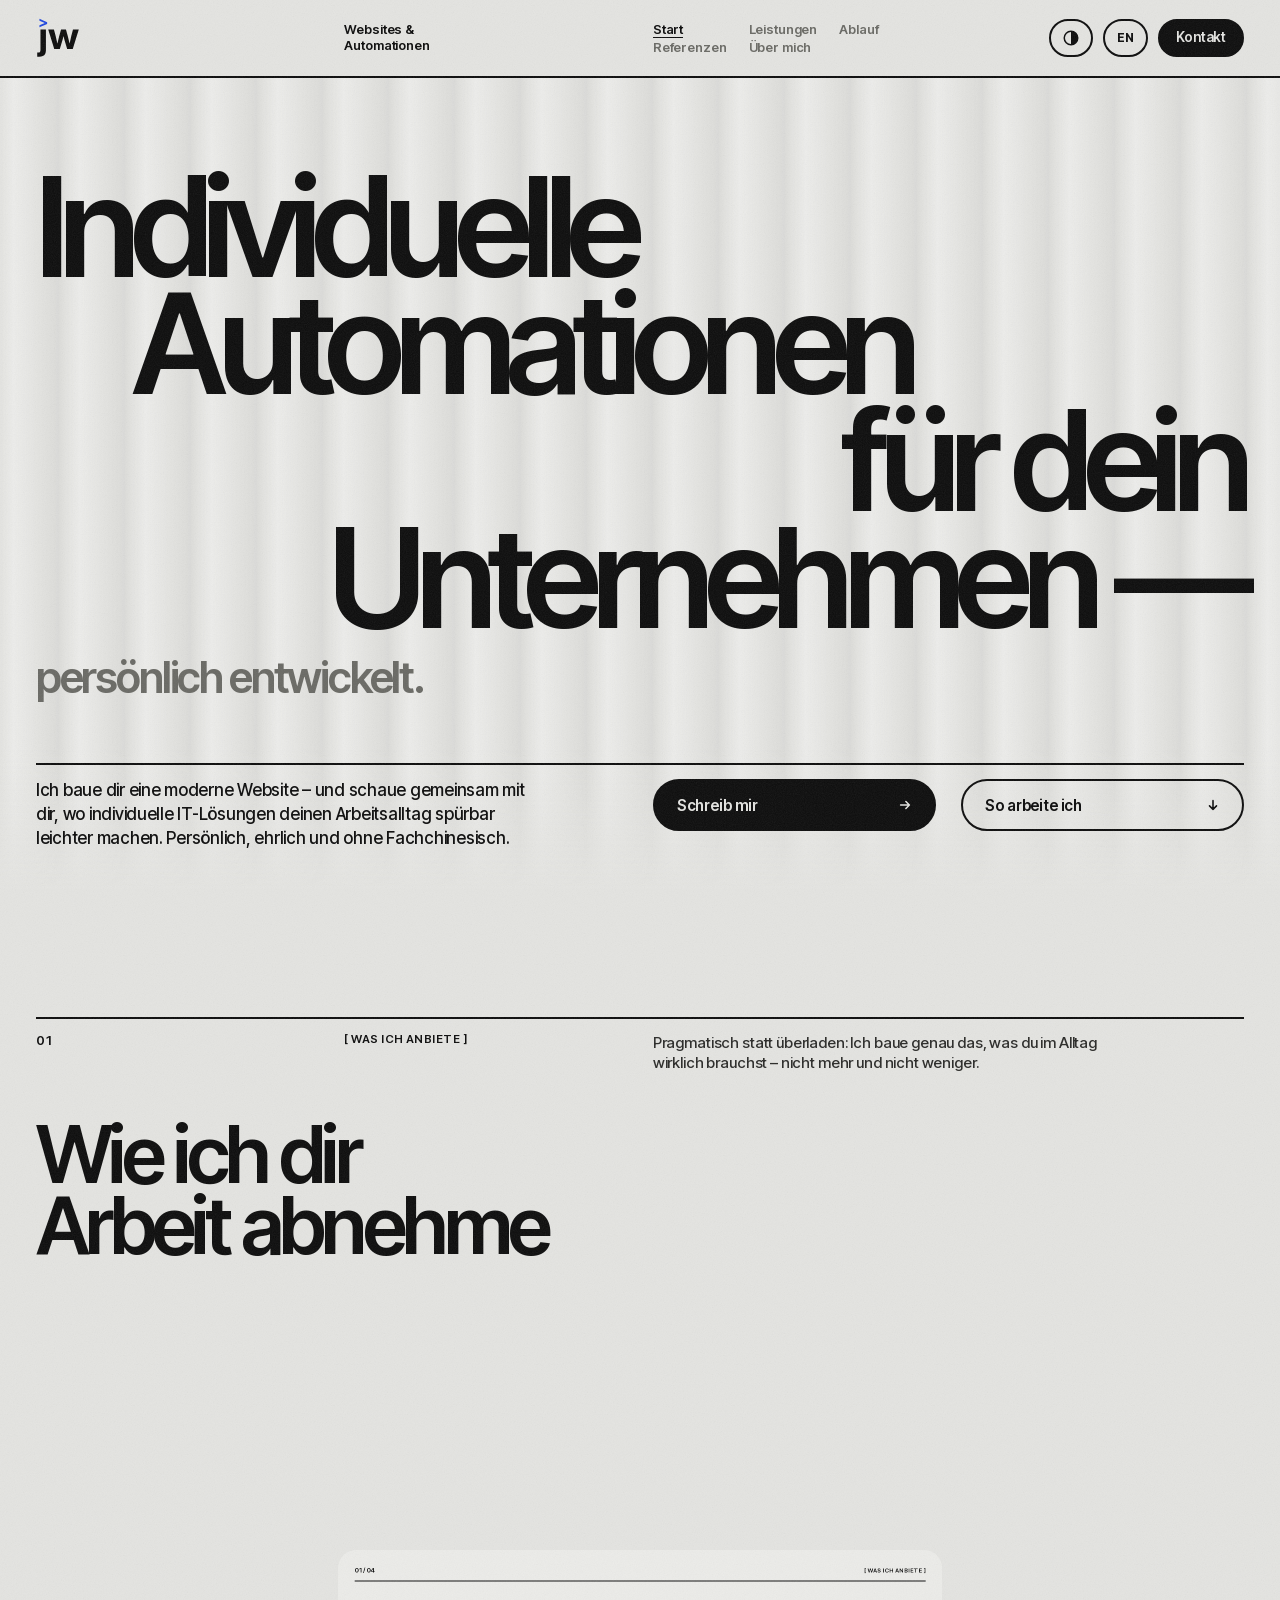
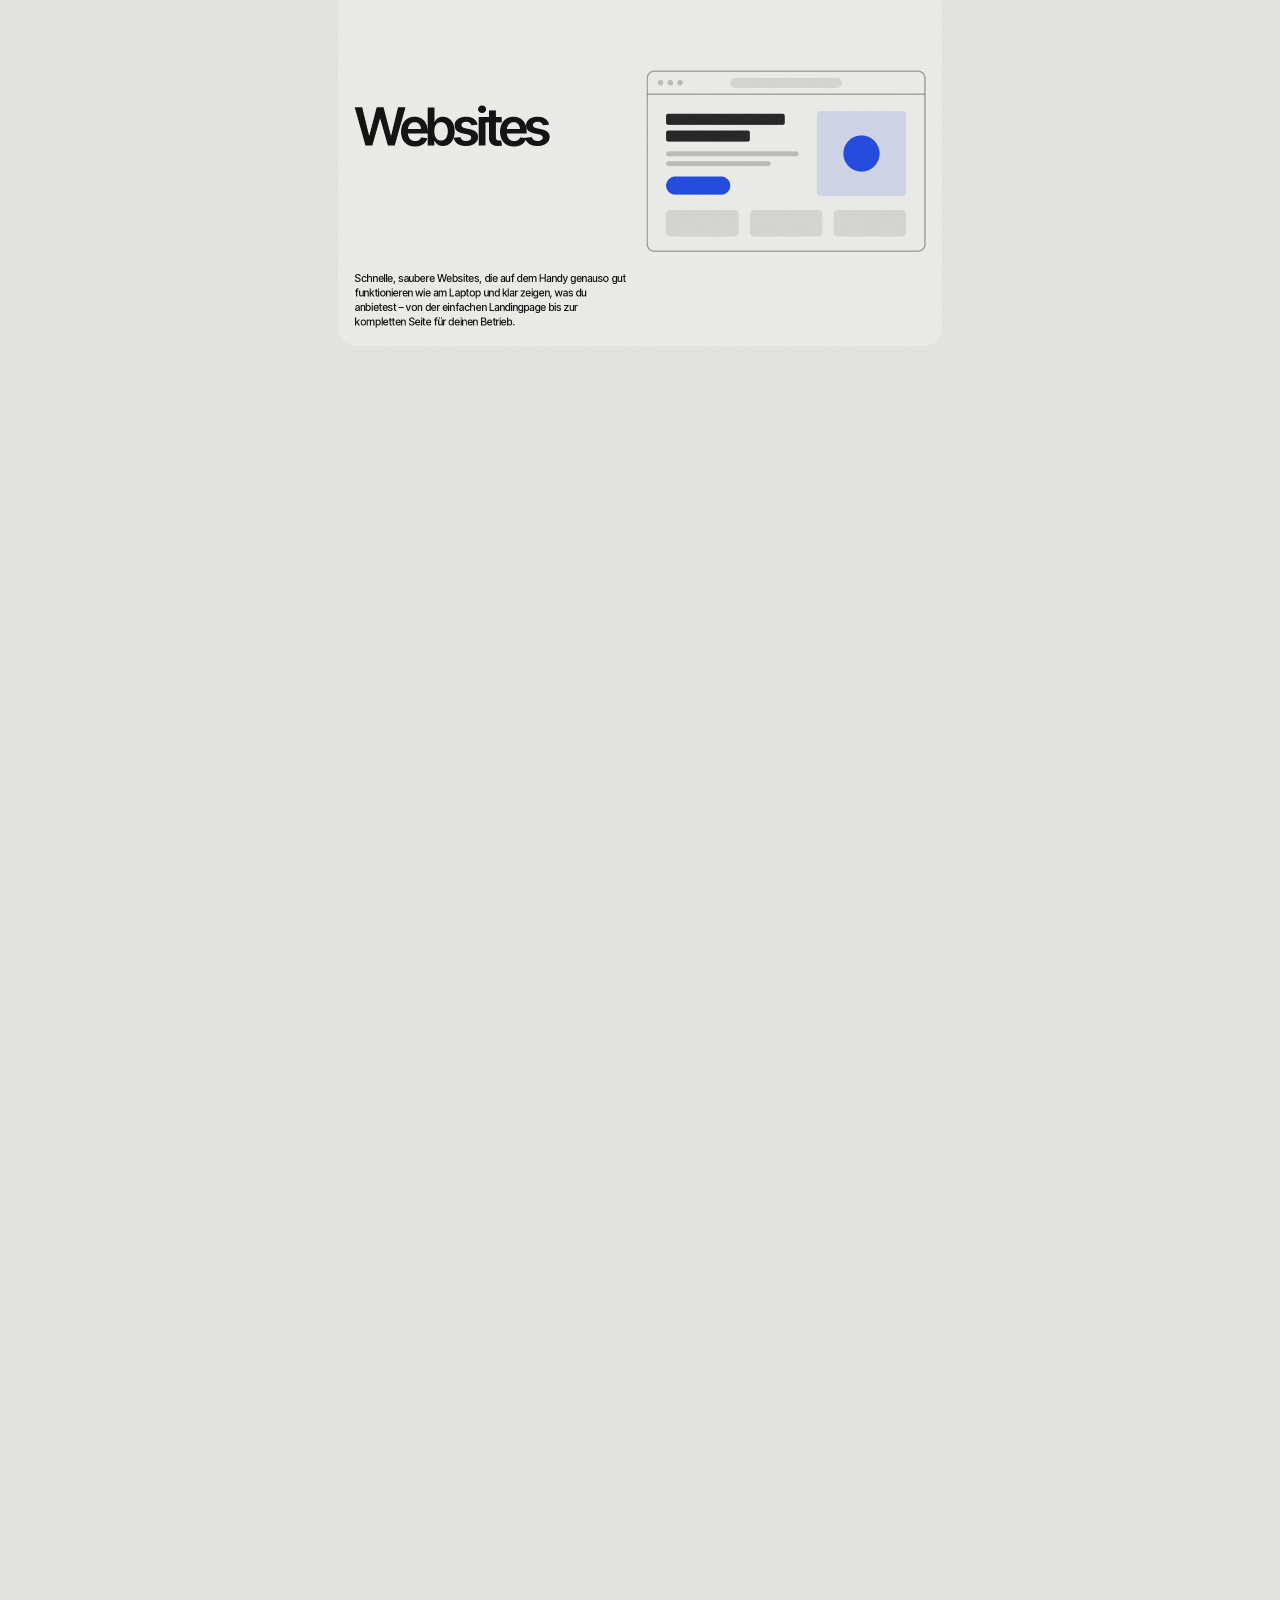
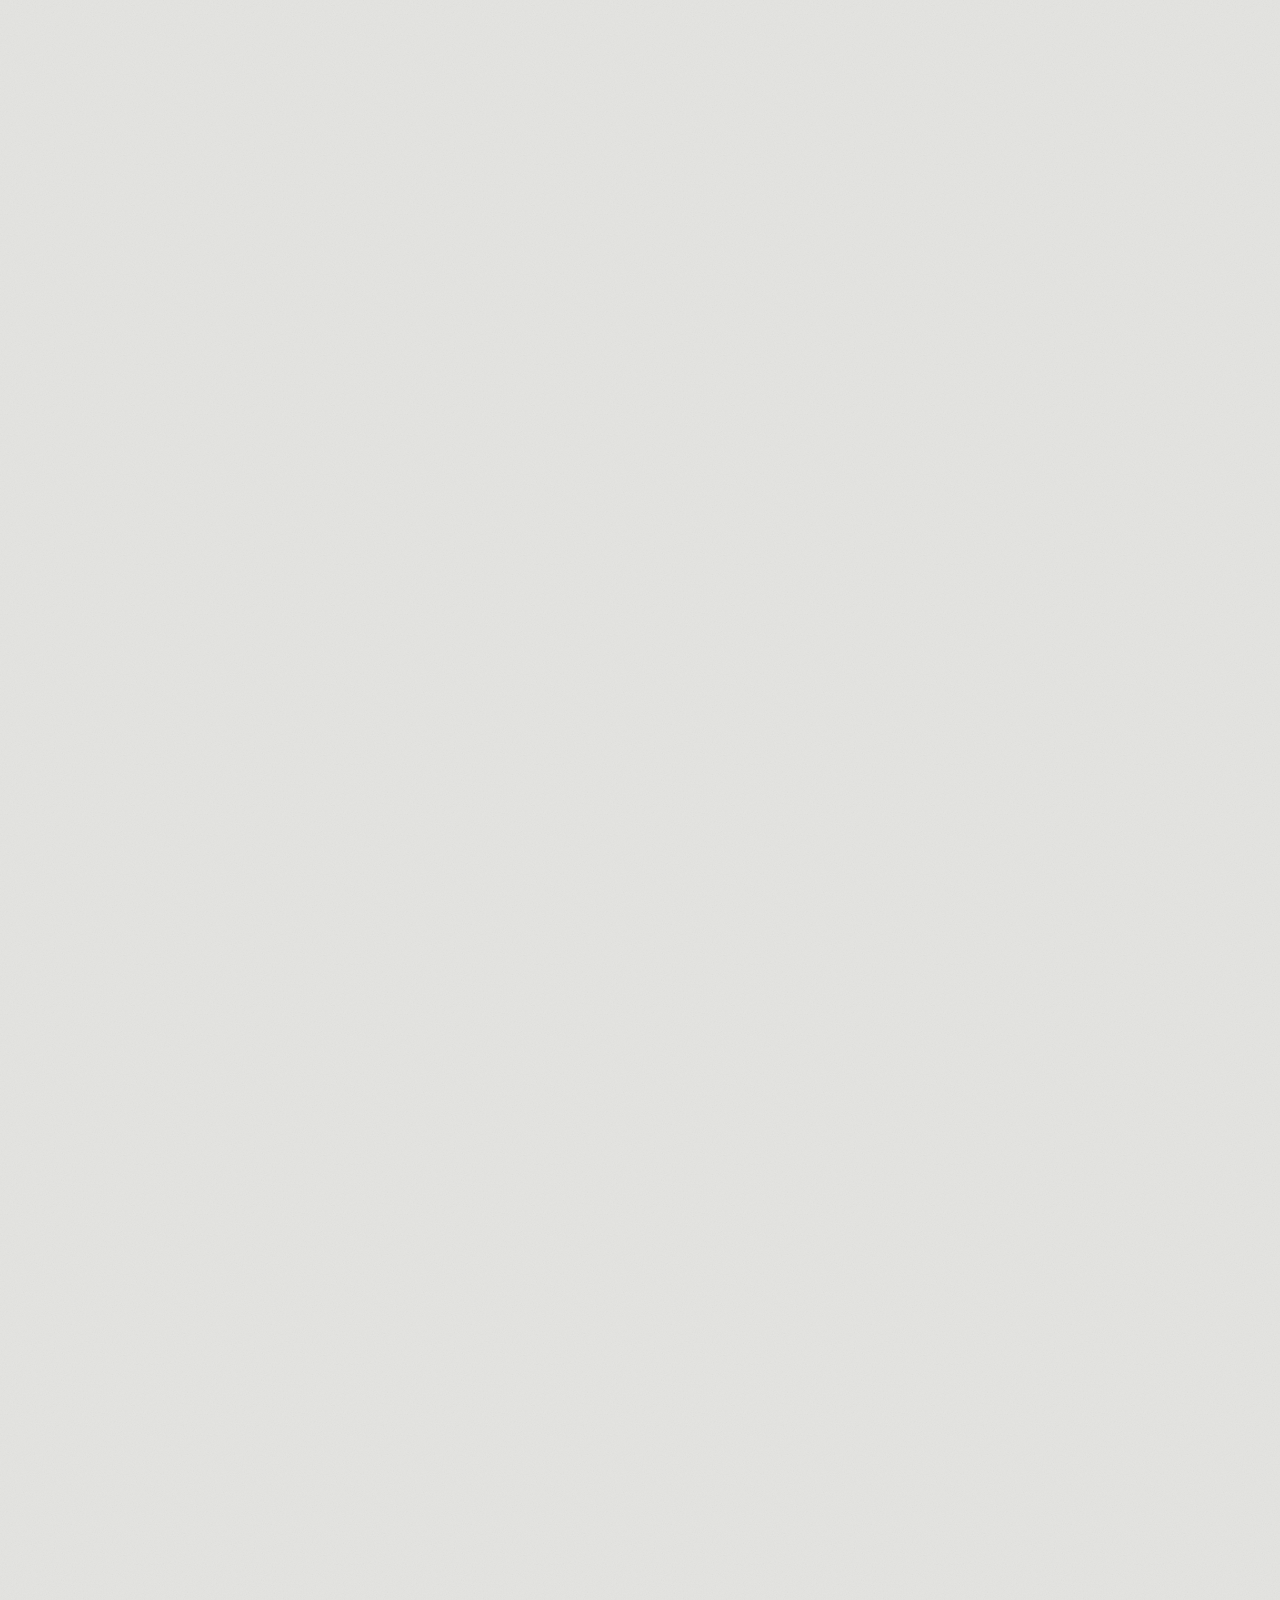
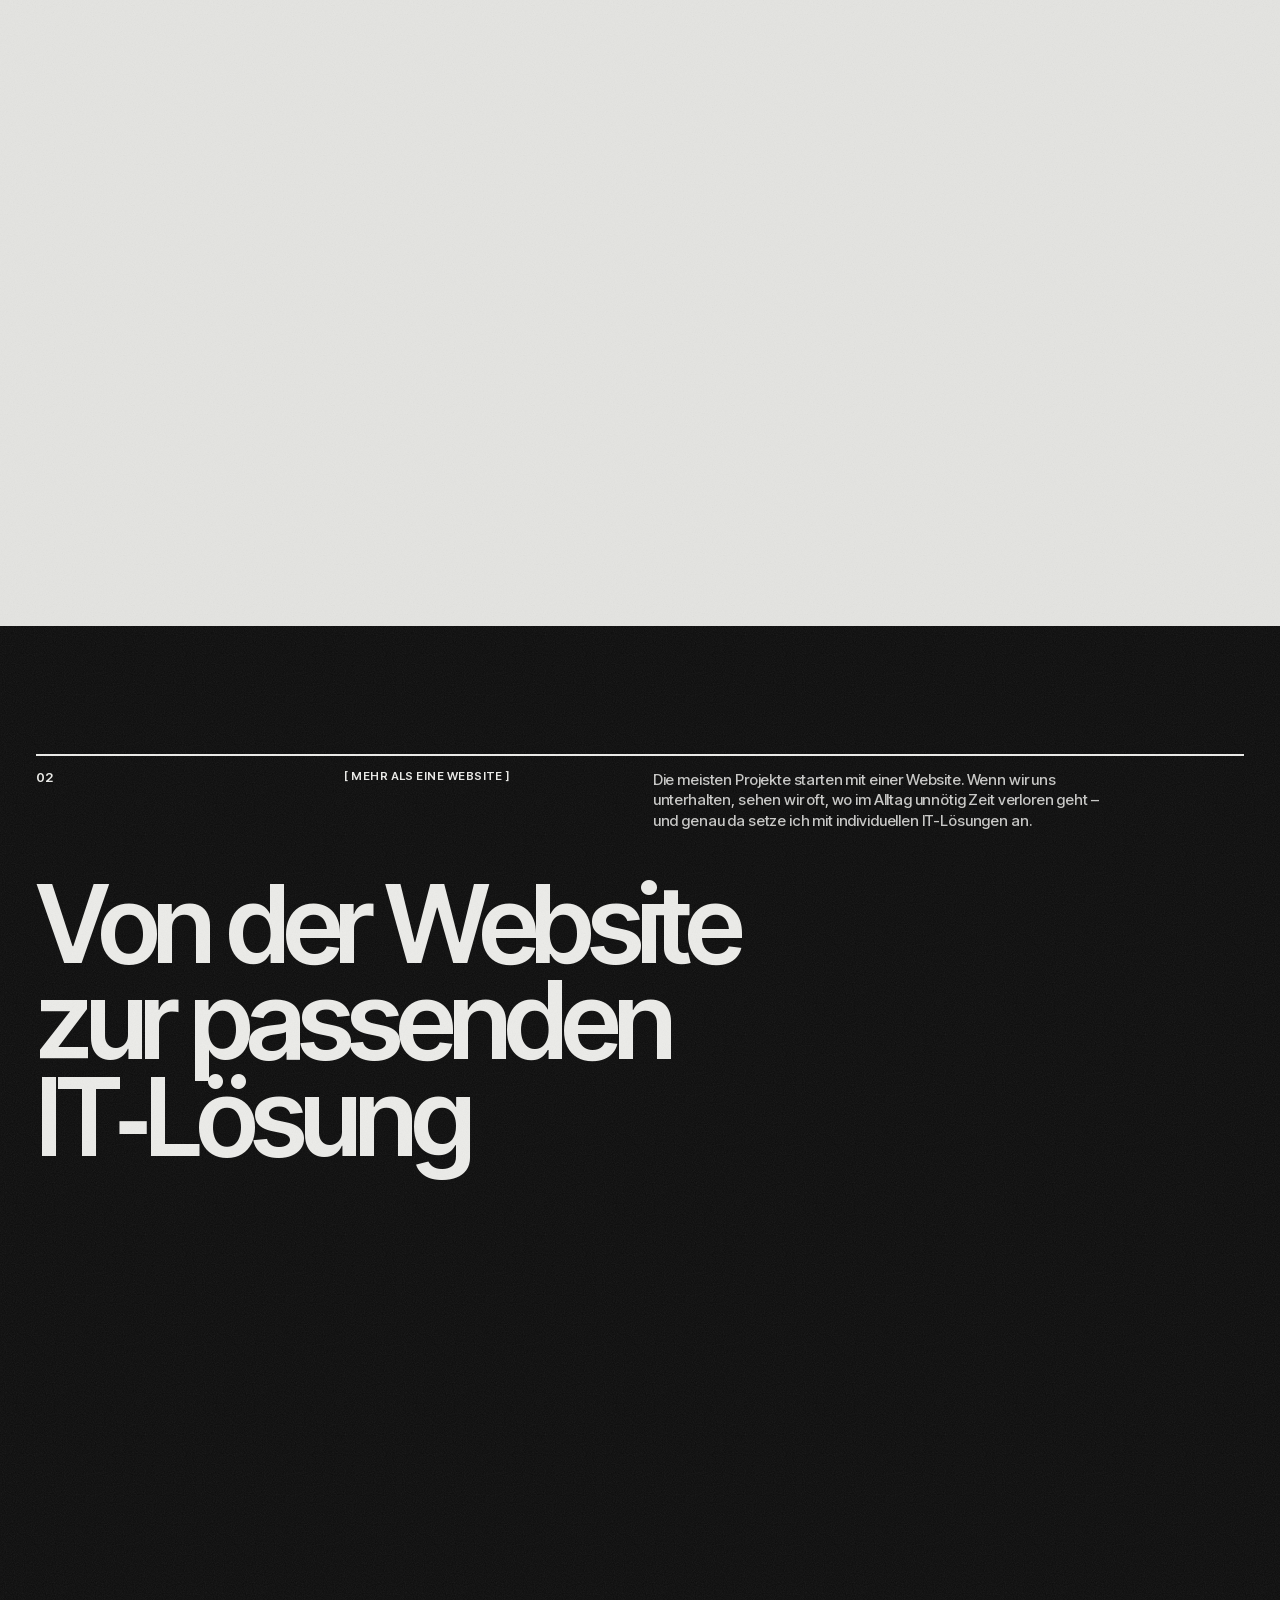
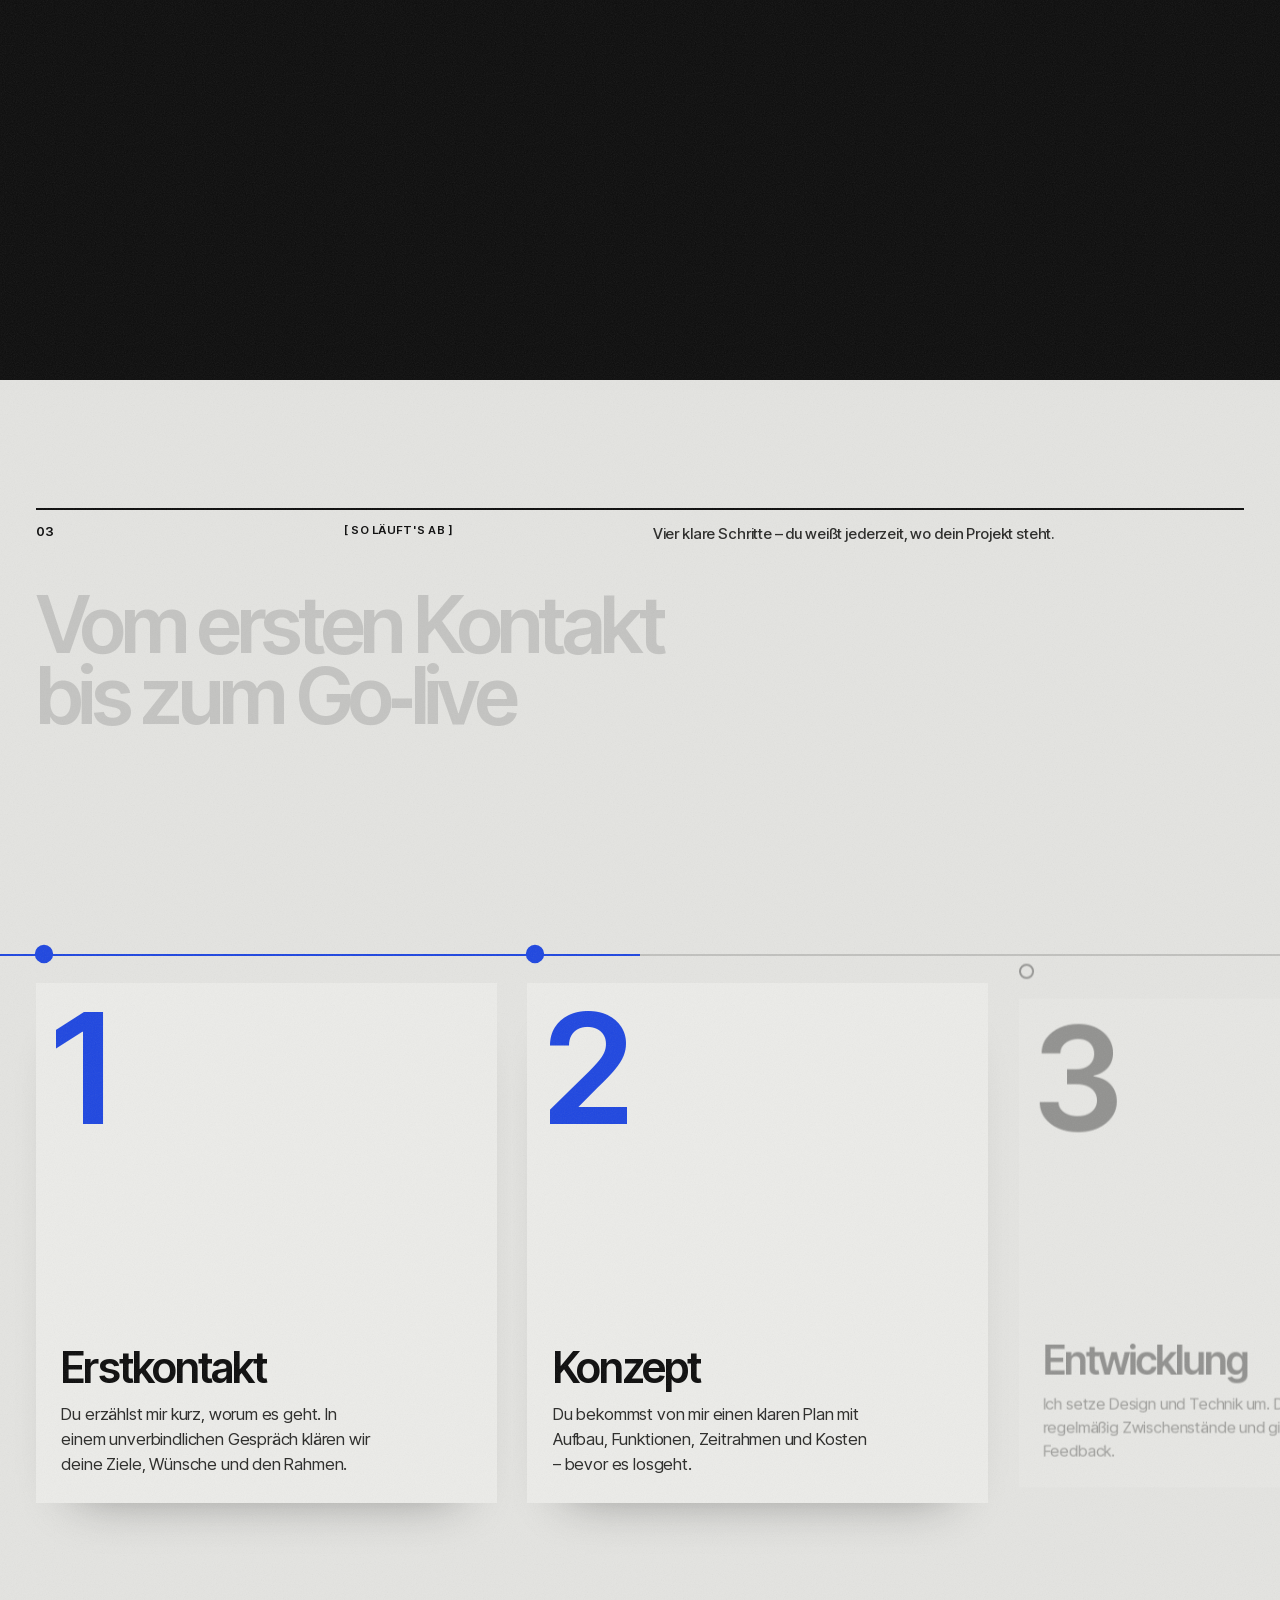
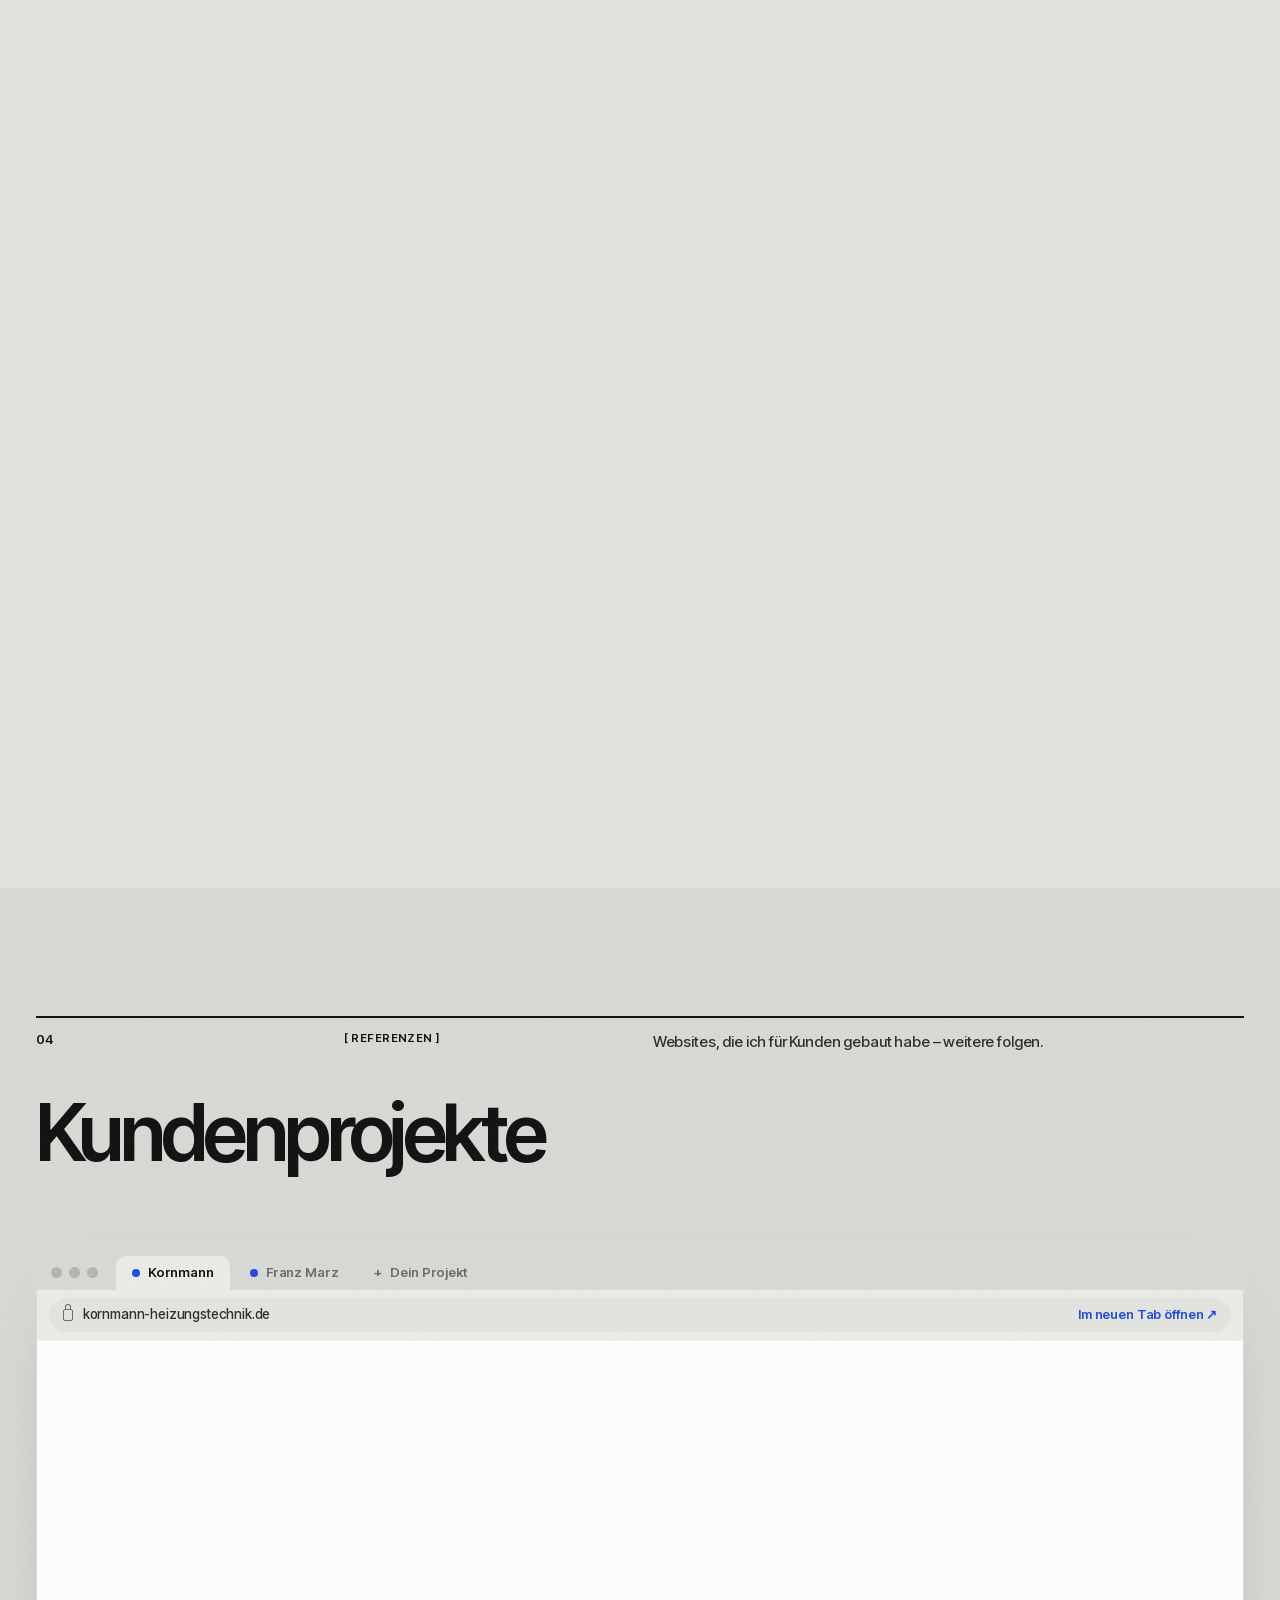
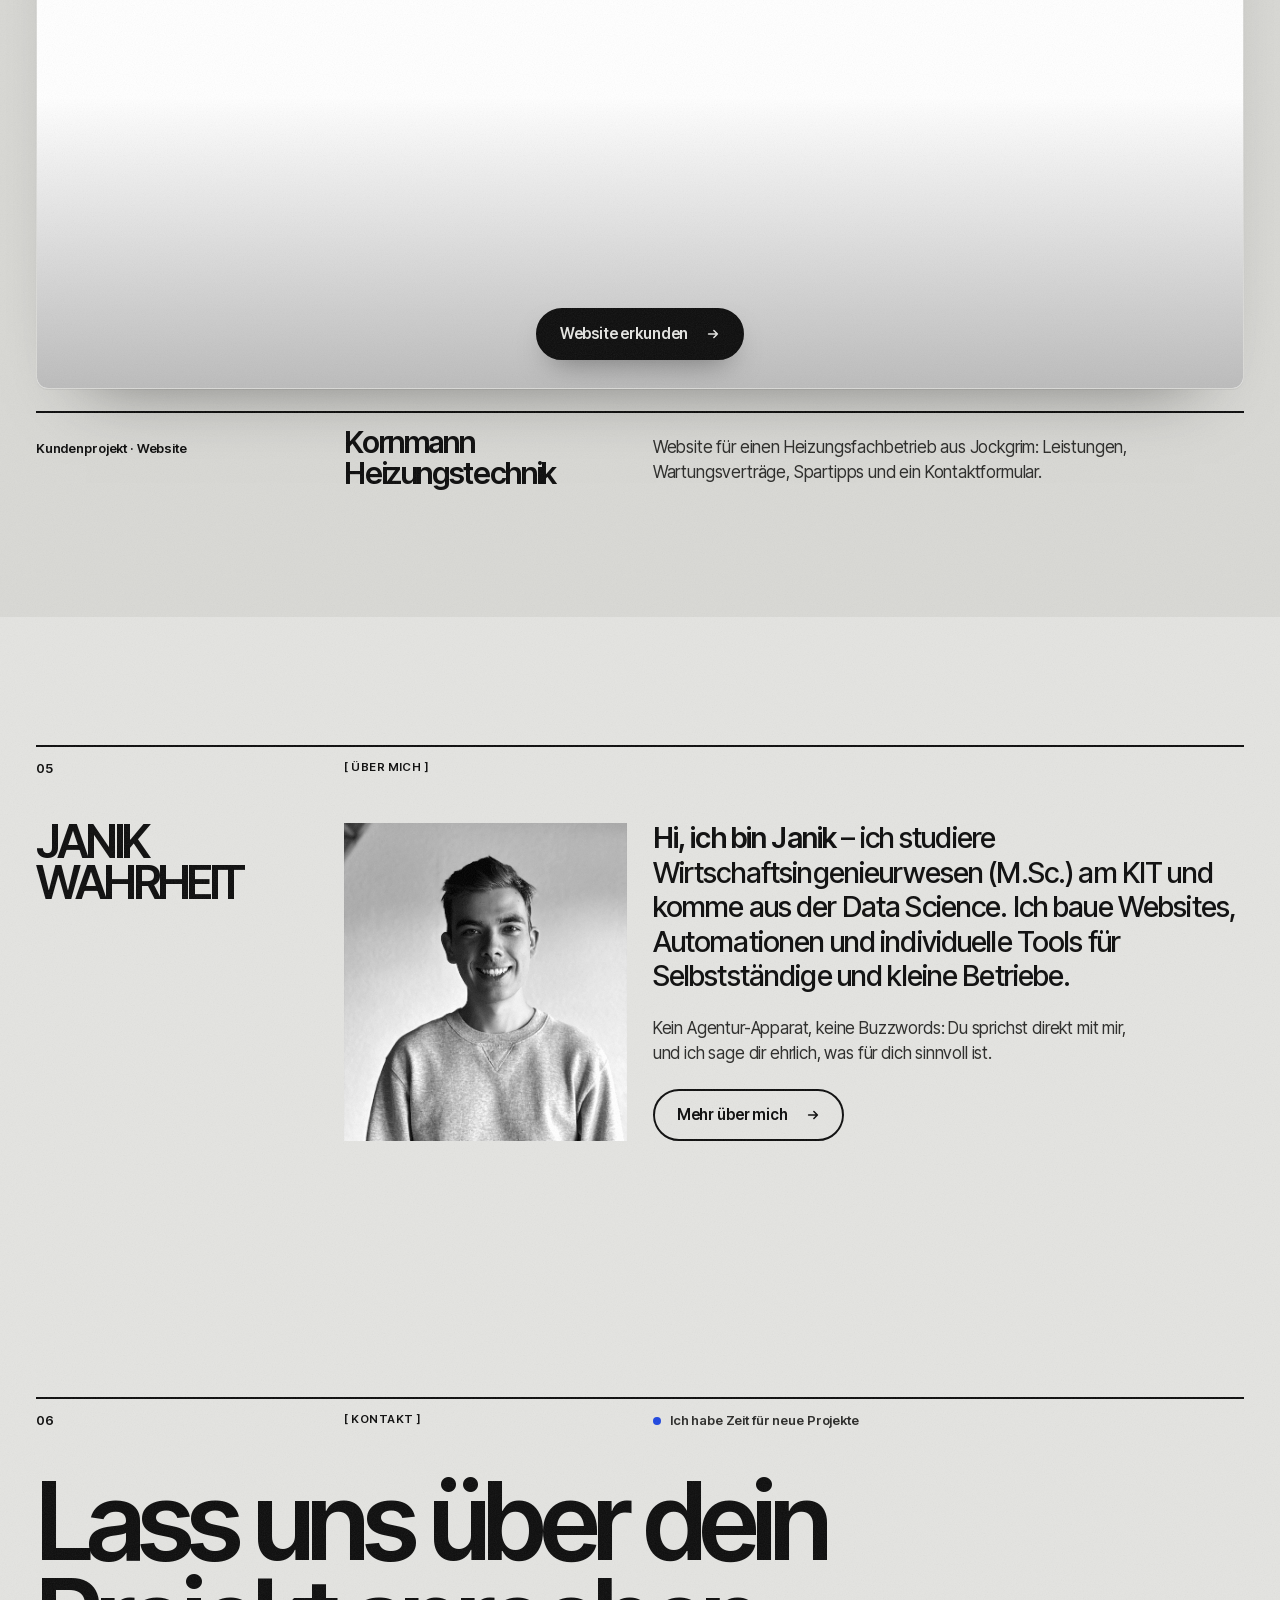
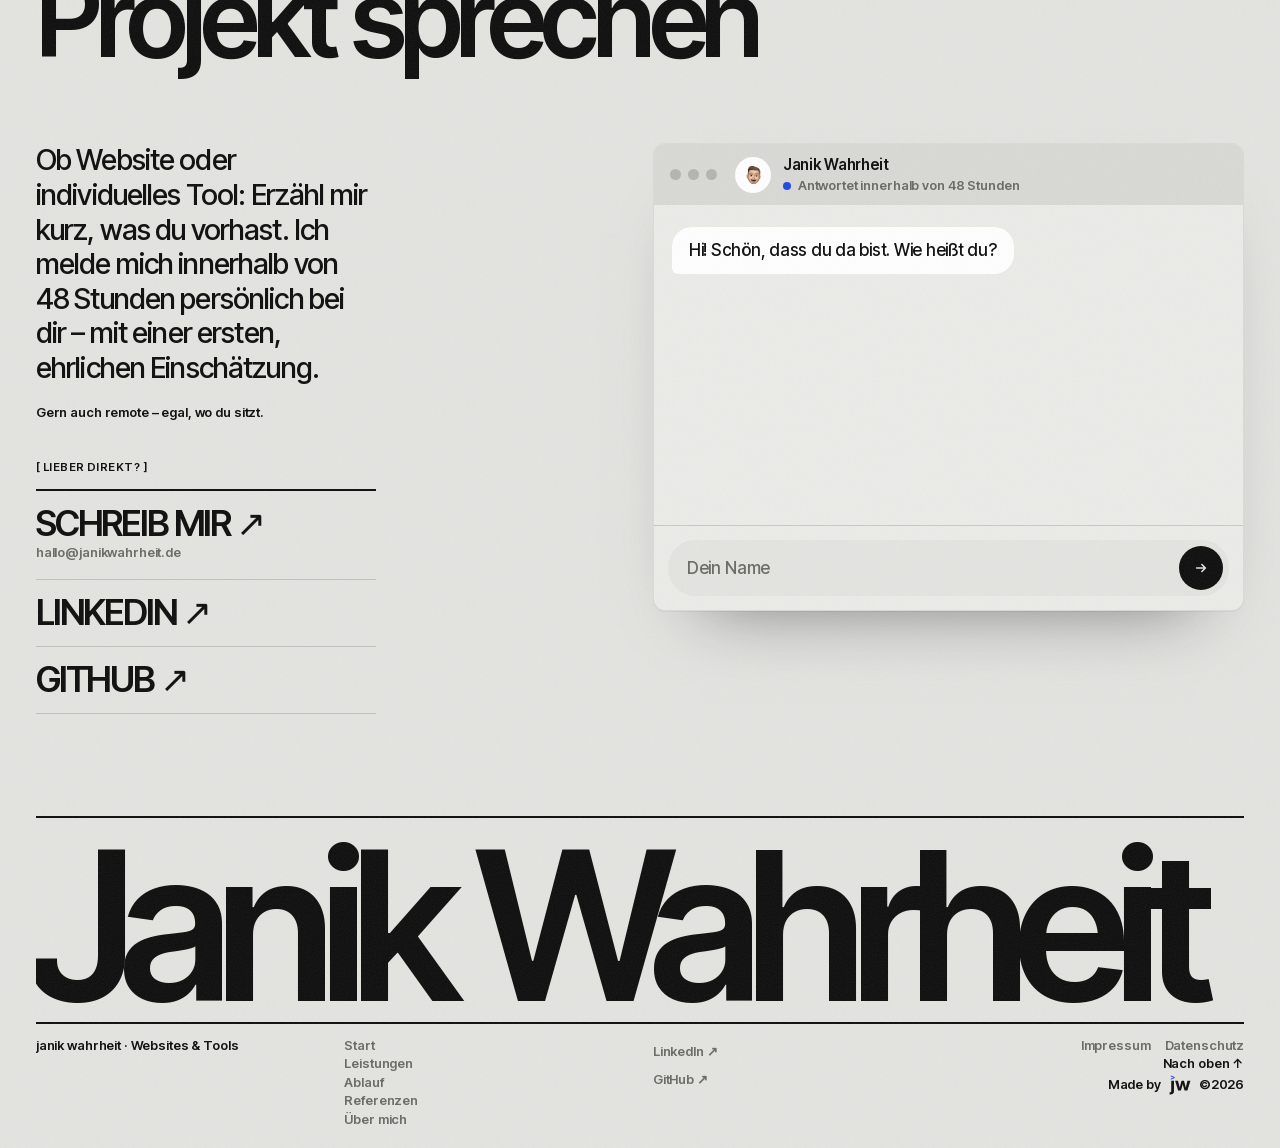
==== commit 3d8e4ab0: "add darkmode" ====
--- a/index.html
+++ b/index.html
@@ -10,6 +10,7 @@
   <meta name="theme-color" content="#E4E4E1">
   <link rel="icon" type="image/svg+xml" href="assets/img/favicon.svg">
   <link rel="stylesheet" href="css/style.css?v=20261118">
+  <script src="js/theme.js?v=20261118"></script>
   <script>document.documentElement.classList.add("js");</script>
 </head>
 
@@ -45,6 +46,7 @@
         <a class="nav-contact" href="#contact-form"><span data-i18n="common.nav_contact_btn">Kontakt</span></a>
       </nav>
       <div class="mast-actions">
+        <button class="theme-toggle" id="theme-toggle" type="button" aria-pressed="false" aria-label="Dunkles Design" data-i18n-attr="aria-label:common.theme_toggle_aria"><svg viewBox="0 0 24 24" aria-hidden="true" focusable="false"><circle cx="12" cy="12" r="9" /><path d="M12 3a9 9 0 0 1 0 18z" /></svg></button>
         <button class="lang-toggle" id="lang-toggle" type="button" aria-label="Switch to English">EN</button>
         <a class="btn btn-ink btn-sm mast-cta" href="#contact-form"><span
             data-i18n="common.nav_contact_btn">Kontakt</span></a>
--- a/css/style.css
+++ b/css/style.css
@@ -172,6 +172,15 @@
   font: 700 .75rem/1 var(--font); letter-spacing: .02em; cursor: pointer;
 }
 .lang-toggle:hover { background: var(--ink); color: var(--bg); }
+.theme-toggle {
+  width: 44px; height: 38px; padding: 0; border-radius: 999px; display: grid; place-items: center;
+  border: var(--thick) solid var(--ink); background: transparent; cursor: pointer;
+}
+.theme-toggle svg { width: 18px; height: 18px; transition: transform .5s var(--ease); }
+.theme-toggle circle { fill: none; stroke: currentColor; stroke-width: 2; }
+.theme-toggle path { fill: currentColor; }
+.theme-toggle:hover { background: var(--ink); color: var(--bg); }
+[data-theme="dark"] .theme-toggle svg { transform: rotate(180deg); }
 .nav-toggle { display: none; width: 44px; height: 38px; border-radius: 999px; border: var(--thick) solid var(--ink); background: transparent; cursor: pointer; position: relative; }
 .nav-toggle span { position: absolute; left: 12px; right: 12px; height: 2px; background: var(--ink); transition: transform .4s var(--ease), top .4s var(--ease); }
 .nav-toggle span:first-child { top: 13px; } .nav-toggle span:last-child { top: 20px; }
@@ -859,3 +868,66 @@
   .teaser-photo { max-width: 320px; }
   .hero .foot-row .btn { grid-column: 1 / -1; }
 }
+
+/* ==========================================================================
+   Dark mode (test) — js/theme.js sets html[data-theme]. Tokens flip; the rest
+   below are spots that hard-code light colours.
+   ========================================================================== */
+:root[data-theme="dark"] {
+  --bg: #121211;
+  --bg-2: #1A1A19;
+  --card: #1F1F1D;
+  --ink: #ECECE9;
+  --ink-2: #C4C4BF;
+  --mute: #8E8E88;
+  --hair: rgba(236, 236, 233, .18);
+  --blue: #4D6BFF;          /* brighter cobalt: readable as text on near-black, still holds white text */
+  --blue-light: #8DA2FF;
+  color-scheme: dark;
+}
+[data-theme="dark"] body::after { opacity: .05; }
+
+/* fluted glass: white highlights would glare on dark — keep only a faint sheen and deeper shadows */
+[data-theme="dark"] .flutes {
+  --flutes: repeating-linear-gradient(90deg,
+    rgba(255, 255, 255, 0) 0px,
+    rgba(255, 255, 255, .055) calc(var(--fl) * .21),
+    rgba(255, 255, 255, .01) calc(var(--fl) * .52),
+    rgba(0, 0, 0, .28) calc(var(--fl) * .88),
+    rgba(255, 255, 255, 0) var(--fl));
+}
+[data-theme="dark"] .glass i {
+  background: linear-gradient(90deg, rgba(255, 255, 255, .07) 0%, rgba(255, 255, 255, .015) 22%, rgba(255, 255, 255, 0) 55%, rgba(0, 0, 0, .25) 88%, rgba(255, 255, 255, .05) 100%);
+}
+@media (max-width: 620px) {
+  [data-theme="dark"] .hero.flutes { background-image: linear-gradient(to bottom, transparent calc(100% - 100px), var(--bg)), var(--flutes); }
+}
+
+/* service panels */
+[data-theme="dark"] .zpanel--ink { background: #000; box-shadow: inset 0 0 0 1px var(--hair); }
+[data-theme="dark"] .zpanel--light { background: #2A2A27; }
+[data-theme="dark"] .zchat-q { background: var(--bg-2); }
+[data-theme="dark"] .zpanel--light .zchat-q { background: var(--bg); }
+[data-theme="dark"] .zchat-a { background: #000; }
+
+/* ink sections, popovers and the editor are already dark — set them apart with a hairline */
+[data-theme="dark"] .sec--ink { background: #000; border-block: 1px solid var(--hair); }
+[data-theme="dark"] .tech-pop { background: #000; box-shadow: inset 0 0 0 1px var(--hair), 0 24px 40px -24px rgba(0, 0, 0, .8); }
+[data-theme="dark"] .editor { background: #000; box-shadow: inset 0 0 0 1px var(--hair); }
+[data-theme="dark"] .editor-side { background: #0B0B0A; }
+
+/* browser window + chat */
+[data-theme="dark"] .browser, [data-theme="dark"] .chat { border-color: var(--hair); box-shadow: 0 40px 70px -50px rgba(0, 0, 0, .9); }
+[data-theme="dark"] .browser-dots i { background: rgba(236, 236, 233, .22); }
+[data-theme="dark"] .browser-tab:hover { background: rgba(255, 255, 255, .06); }
+[data-theme="dark"] .browser-view { border-top-color: var(--hair); }
+[data-theme="dark"] .chat-msg--bot, [data-theme="dark"] .chat-typing { background: #2A2A27; }
+
+/* core & satellites: the core stays a dark disc with a light ring */
+[data-theme="dark"] .cs-core { background: #000; color: var(--ink); box-shadow: inset 0 0 0 var(--thick) var(--ink), 0 30px 60px -30px rgba(0, 0, 0, .9); }
+[data-theme="dark"] .cs-sat { box-shadow: 0 24px 44px -30px rgba(0, 0, 0, .9); }
+[data-theme="dark"] .is-htrack .step.is-lit { box-shadow: 0 30px 50px -40px rgba(0, 0, 0, .9); }
+
+/* photos sit a touch darker so they do not glare */
+[data-theme="dark"] .bw img { filter: grayscale(1) contrast(1.1) brightness(.88); }
+[data-theme="dark"] .bw:hover img { filter: grayscale(0) brightness(.95); }
